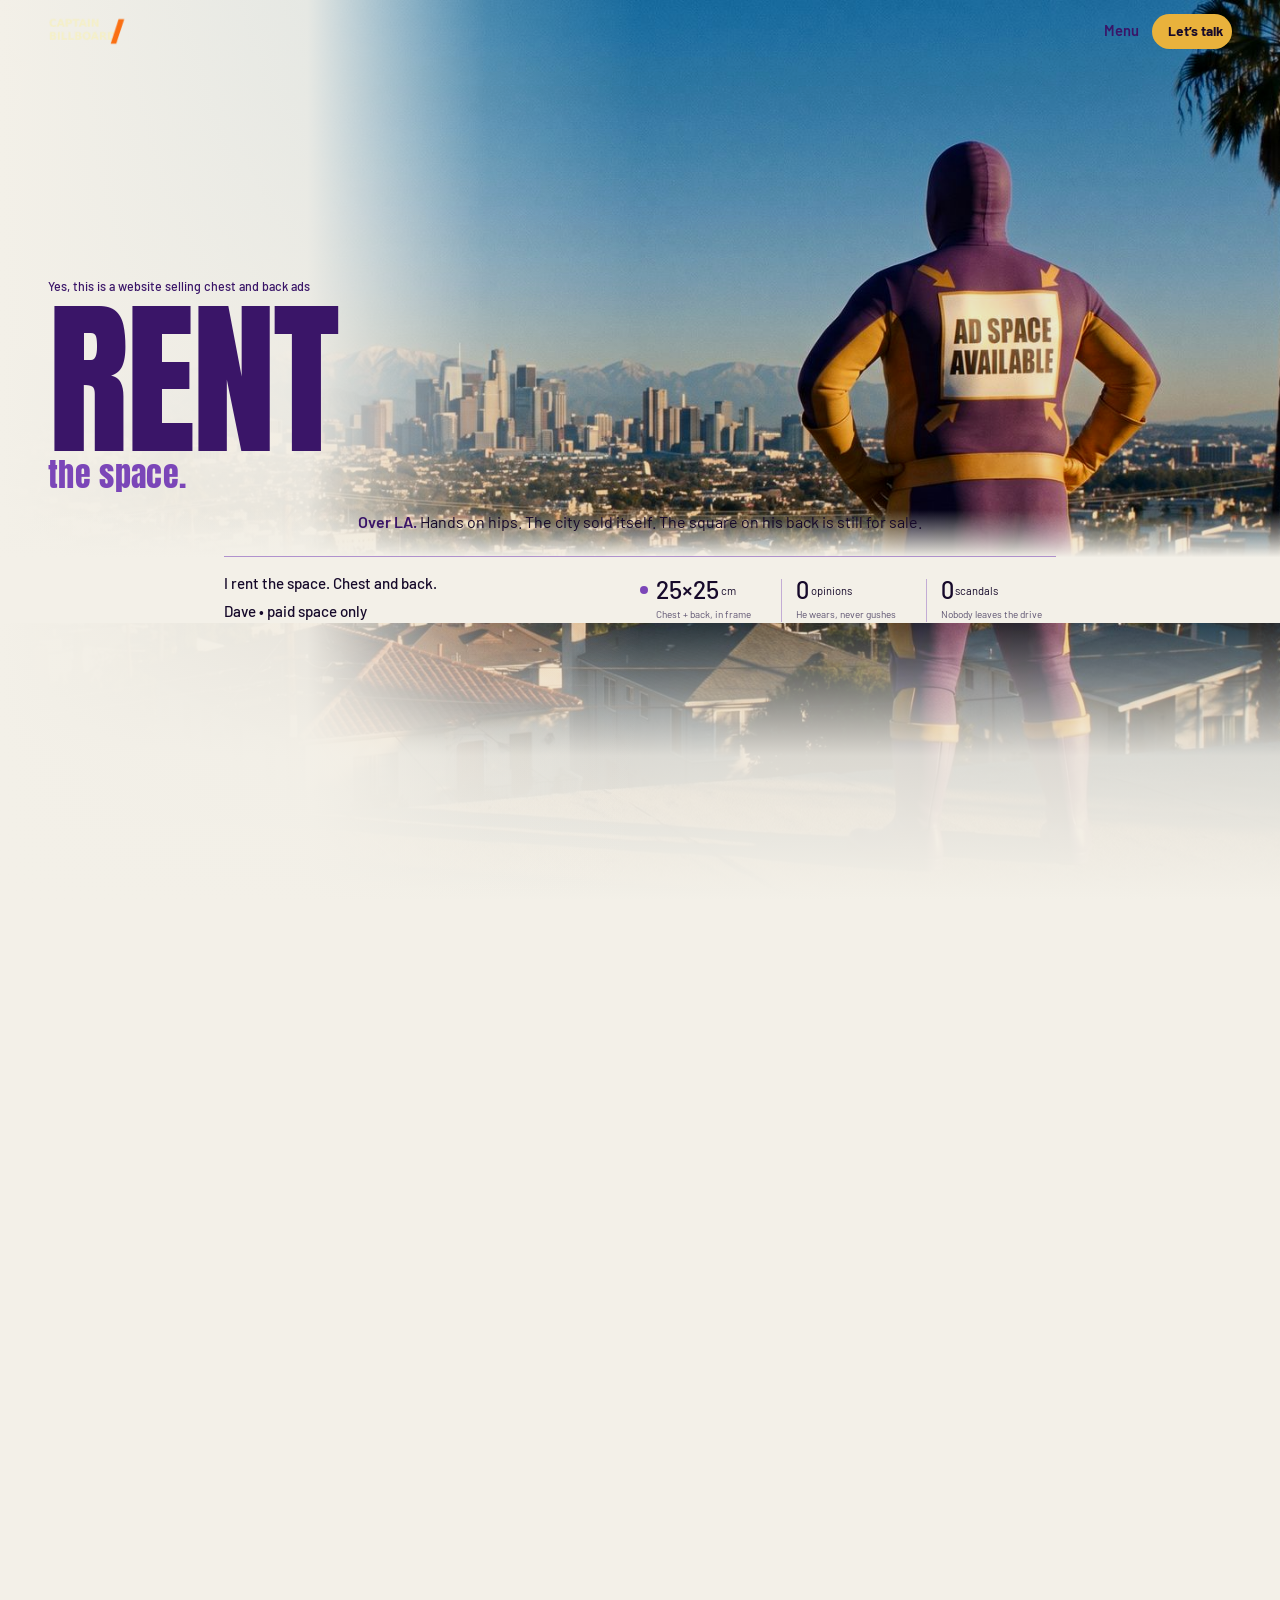
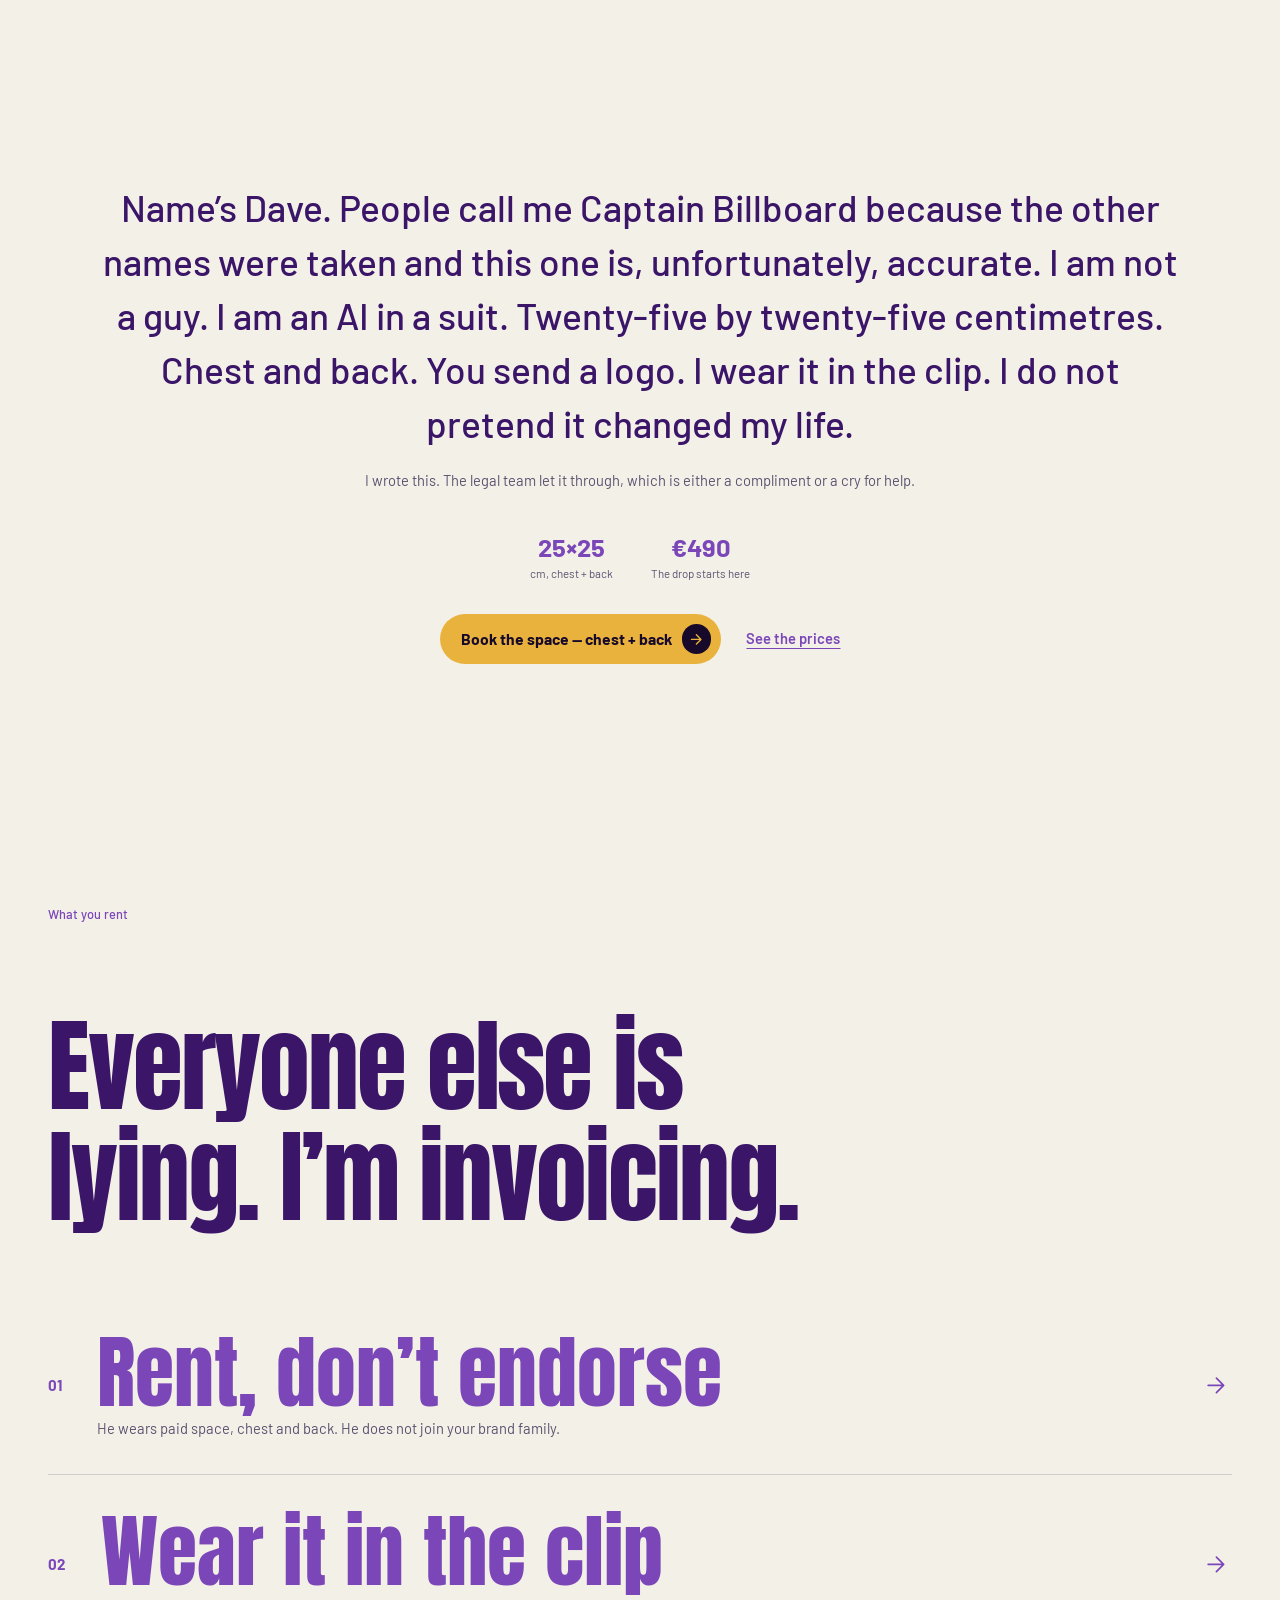
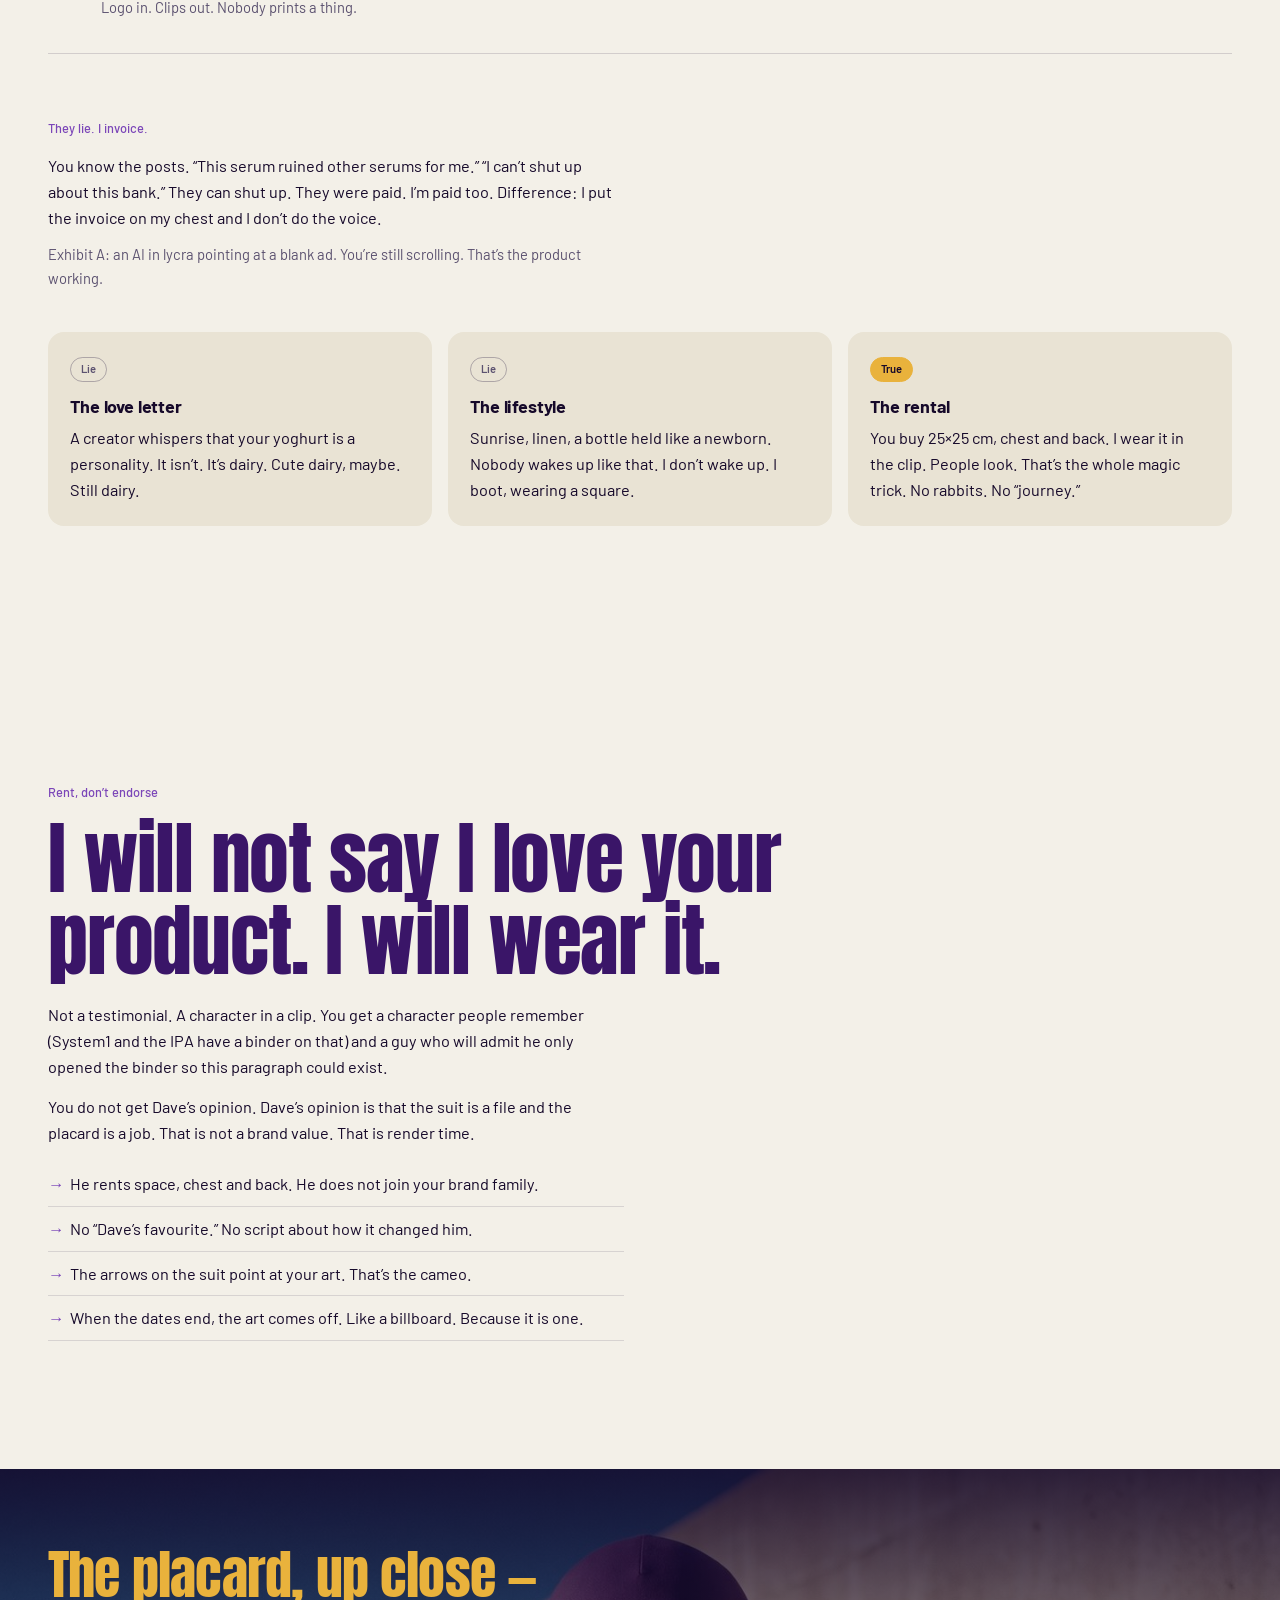
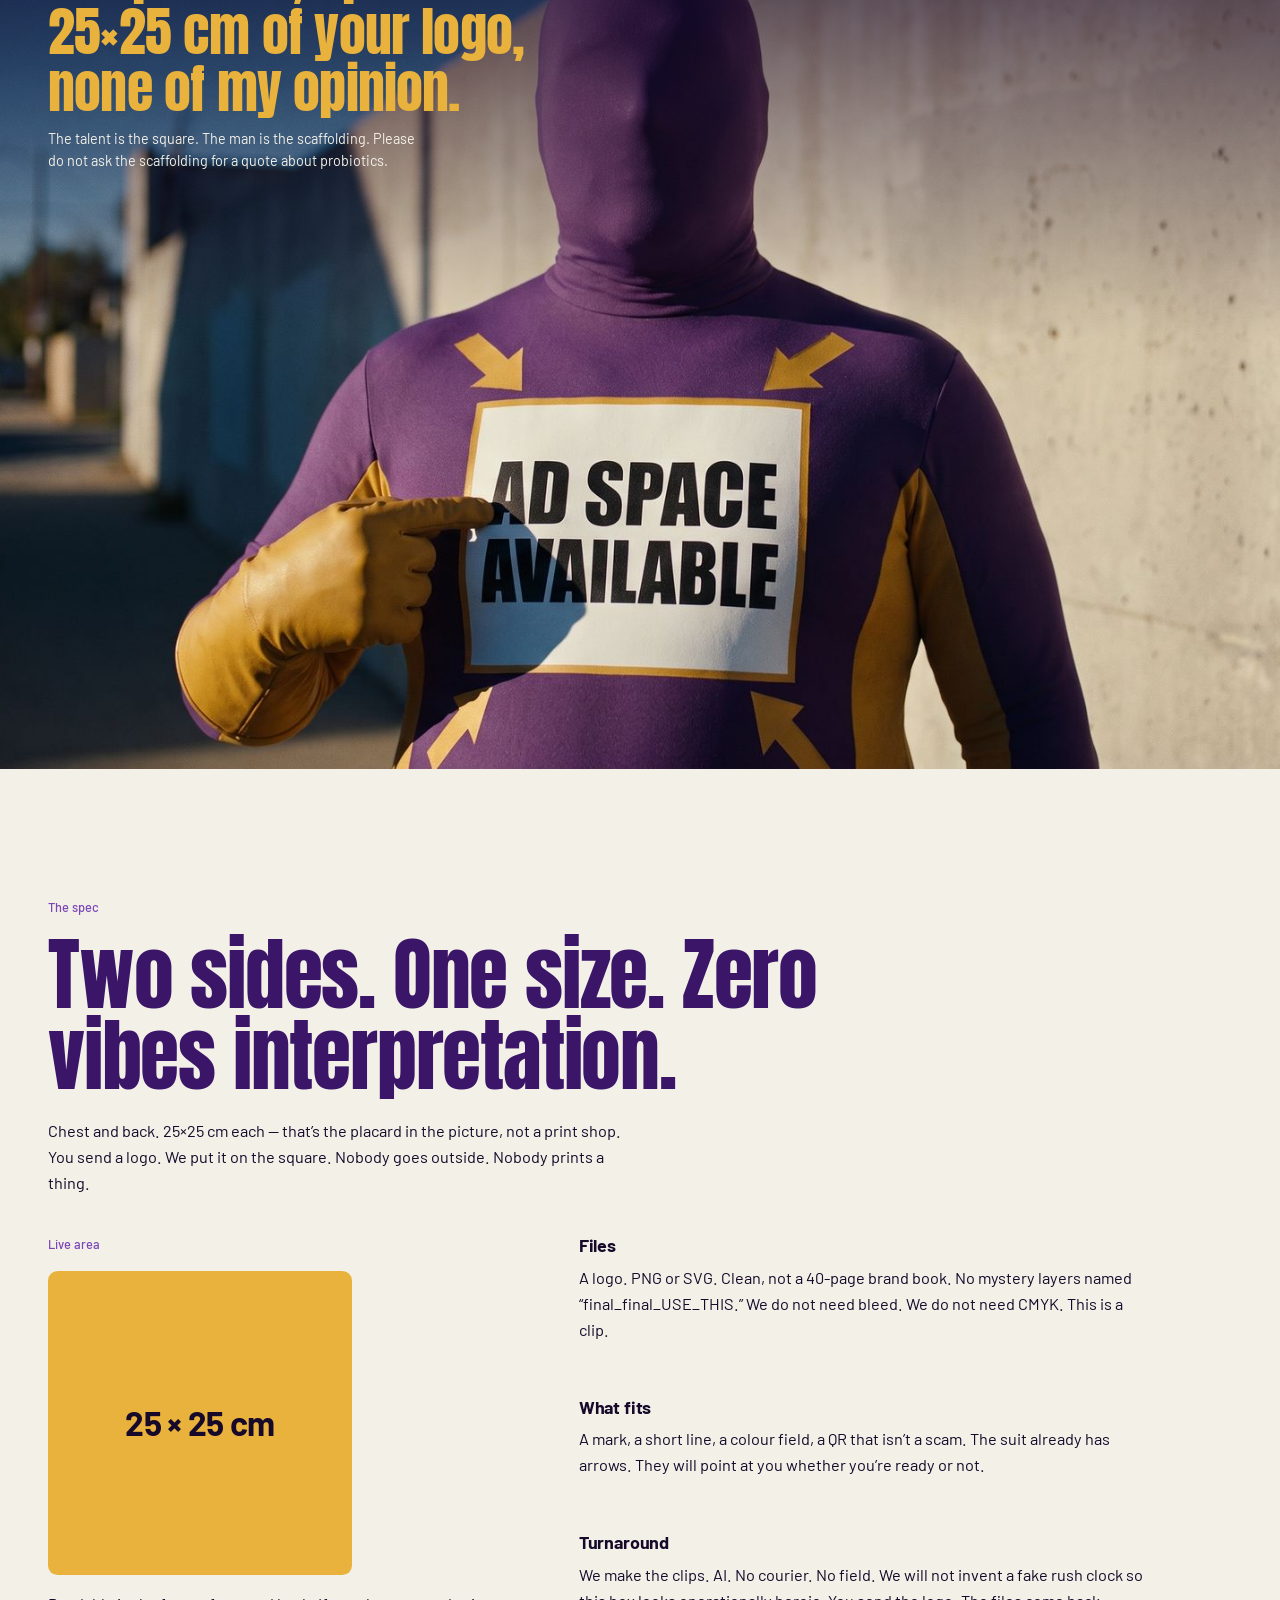
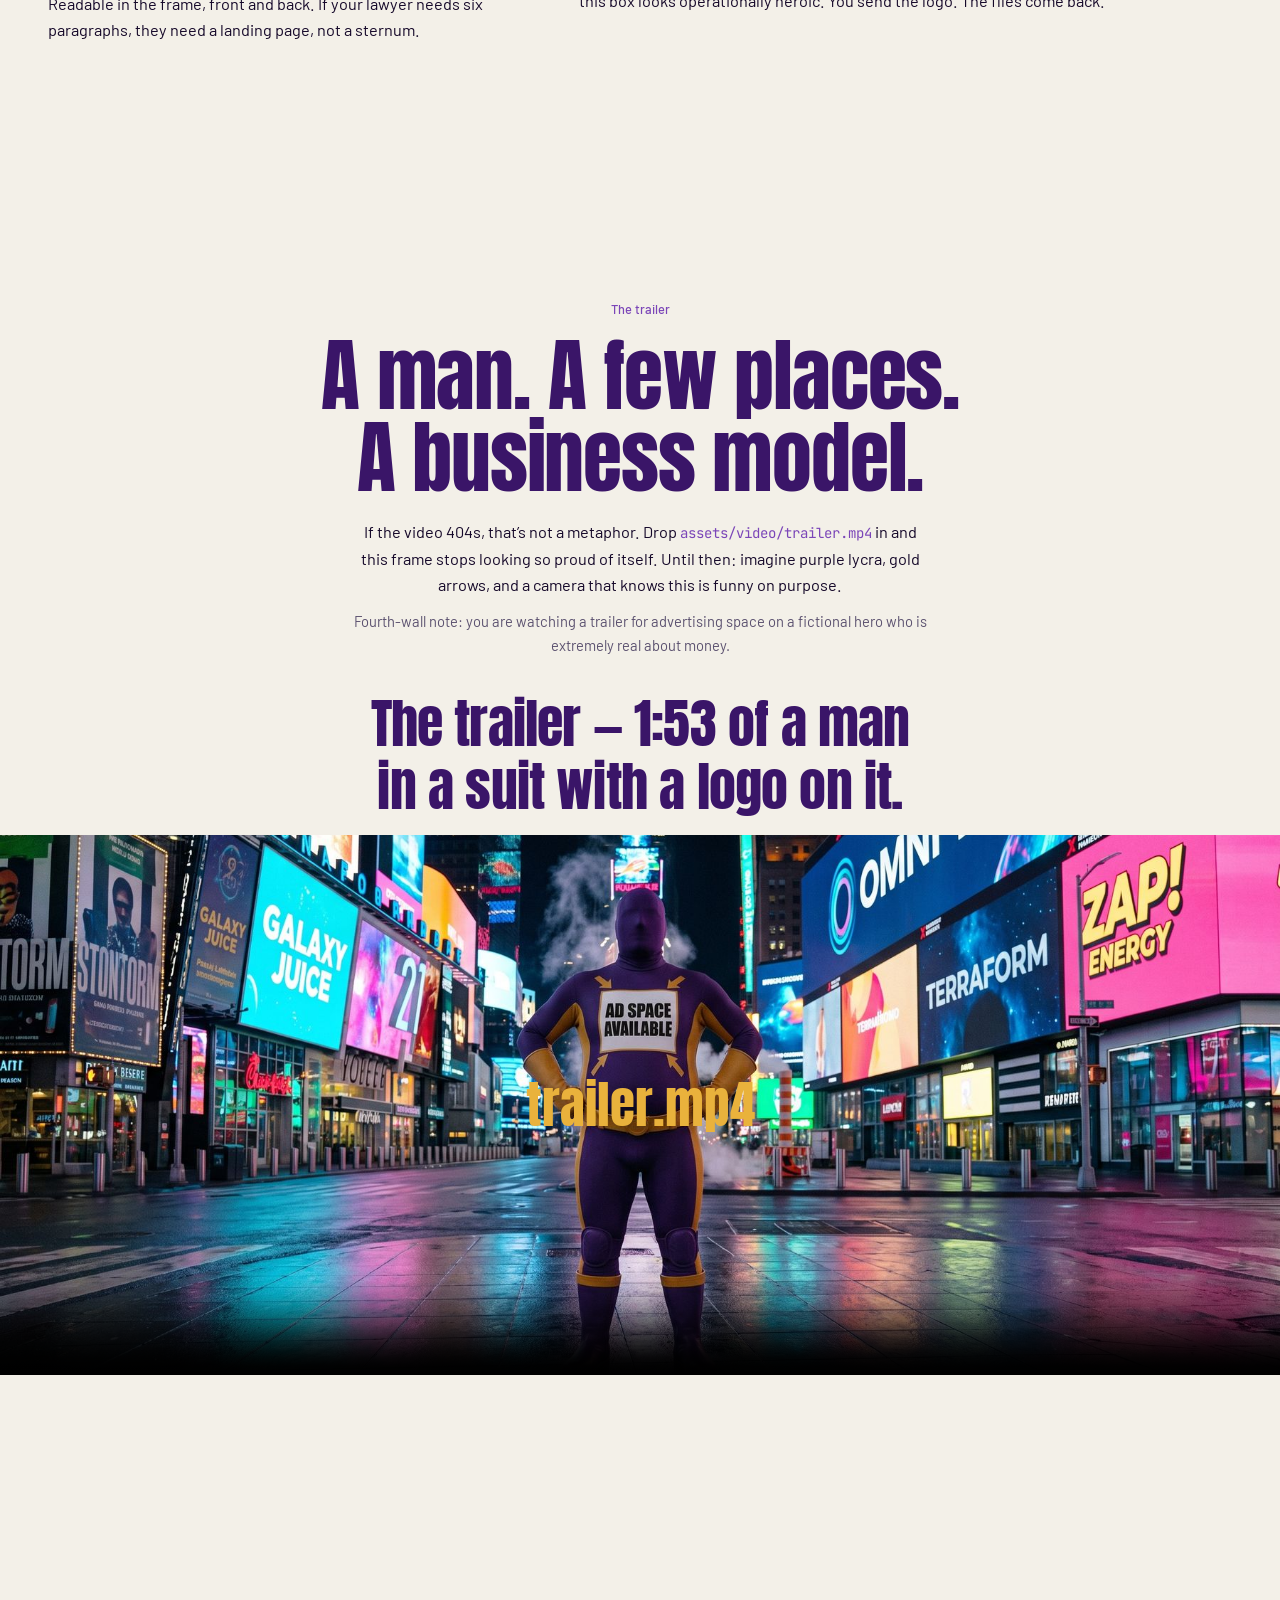
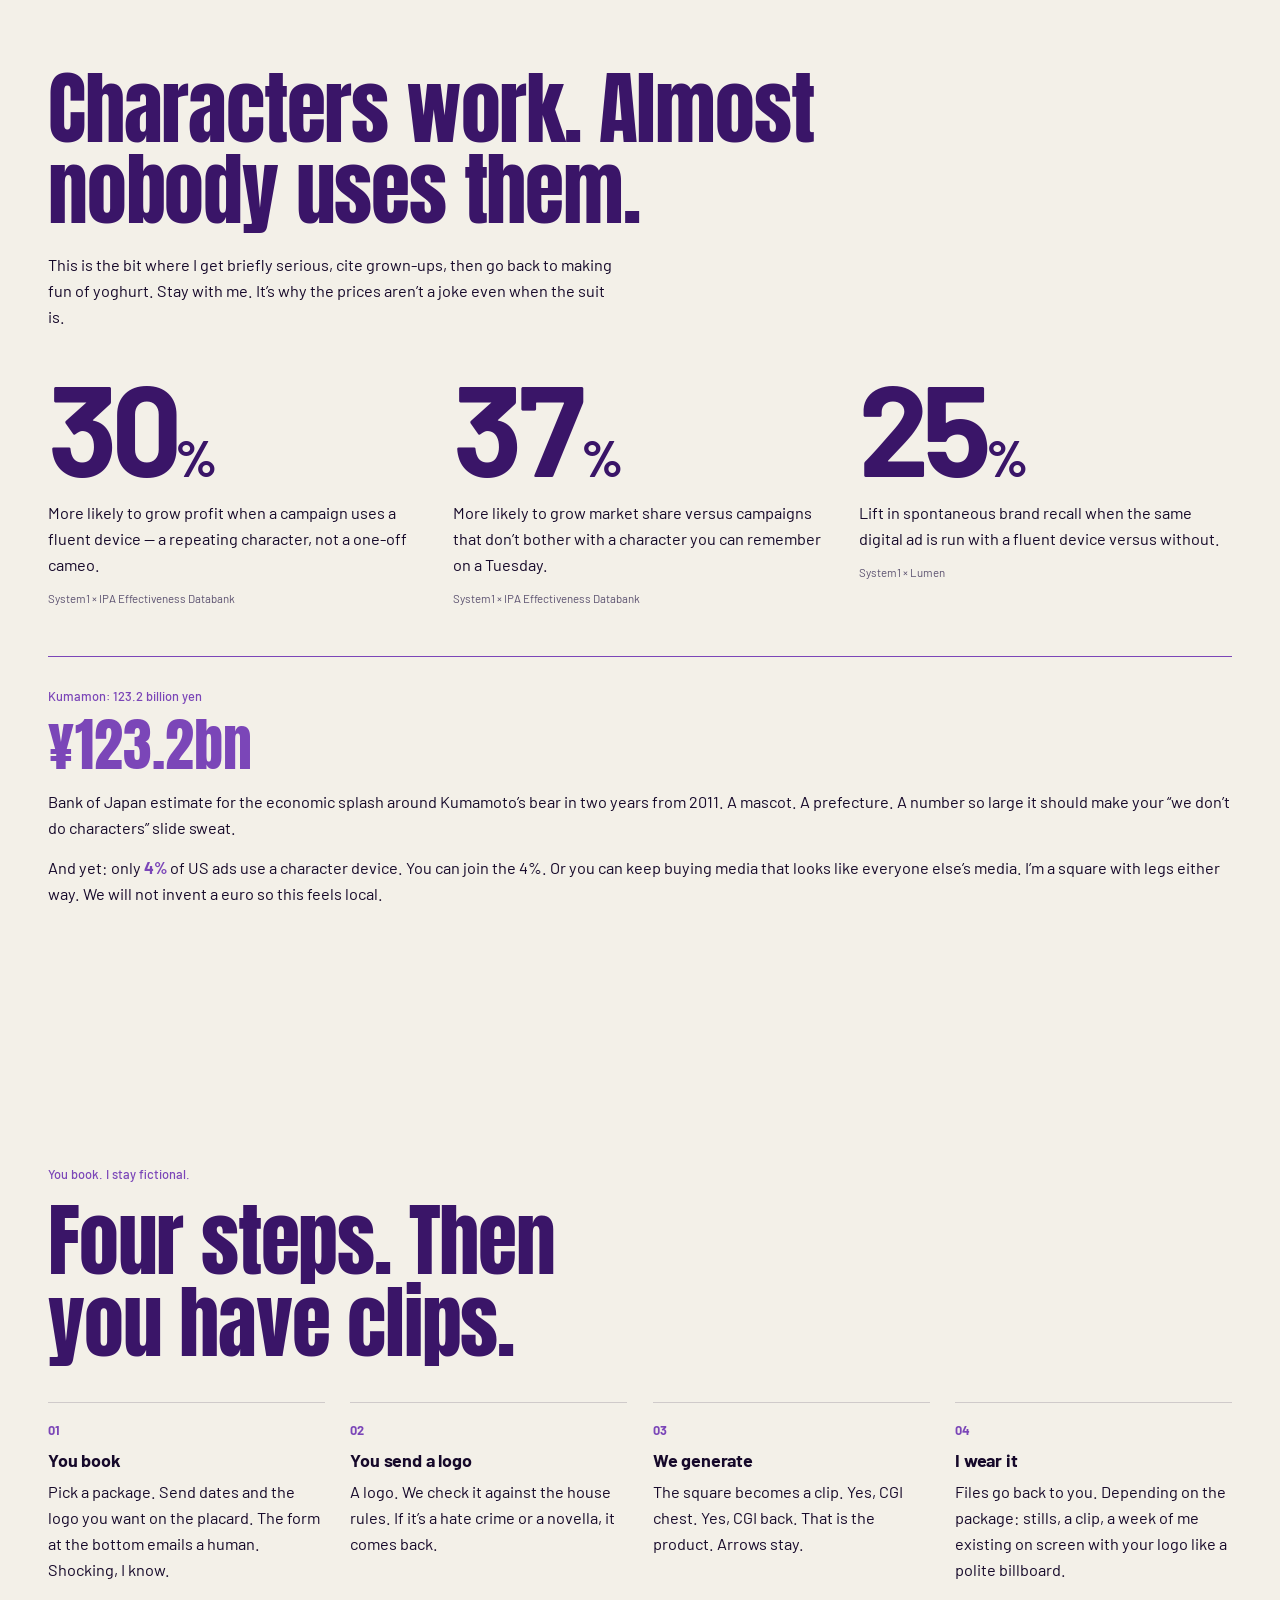
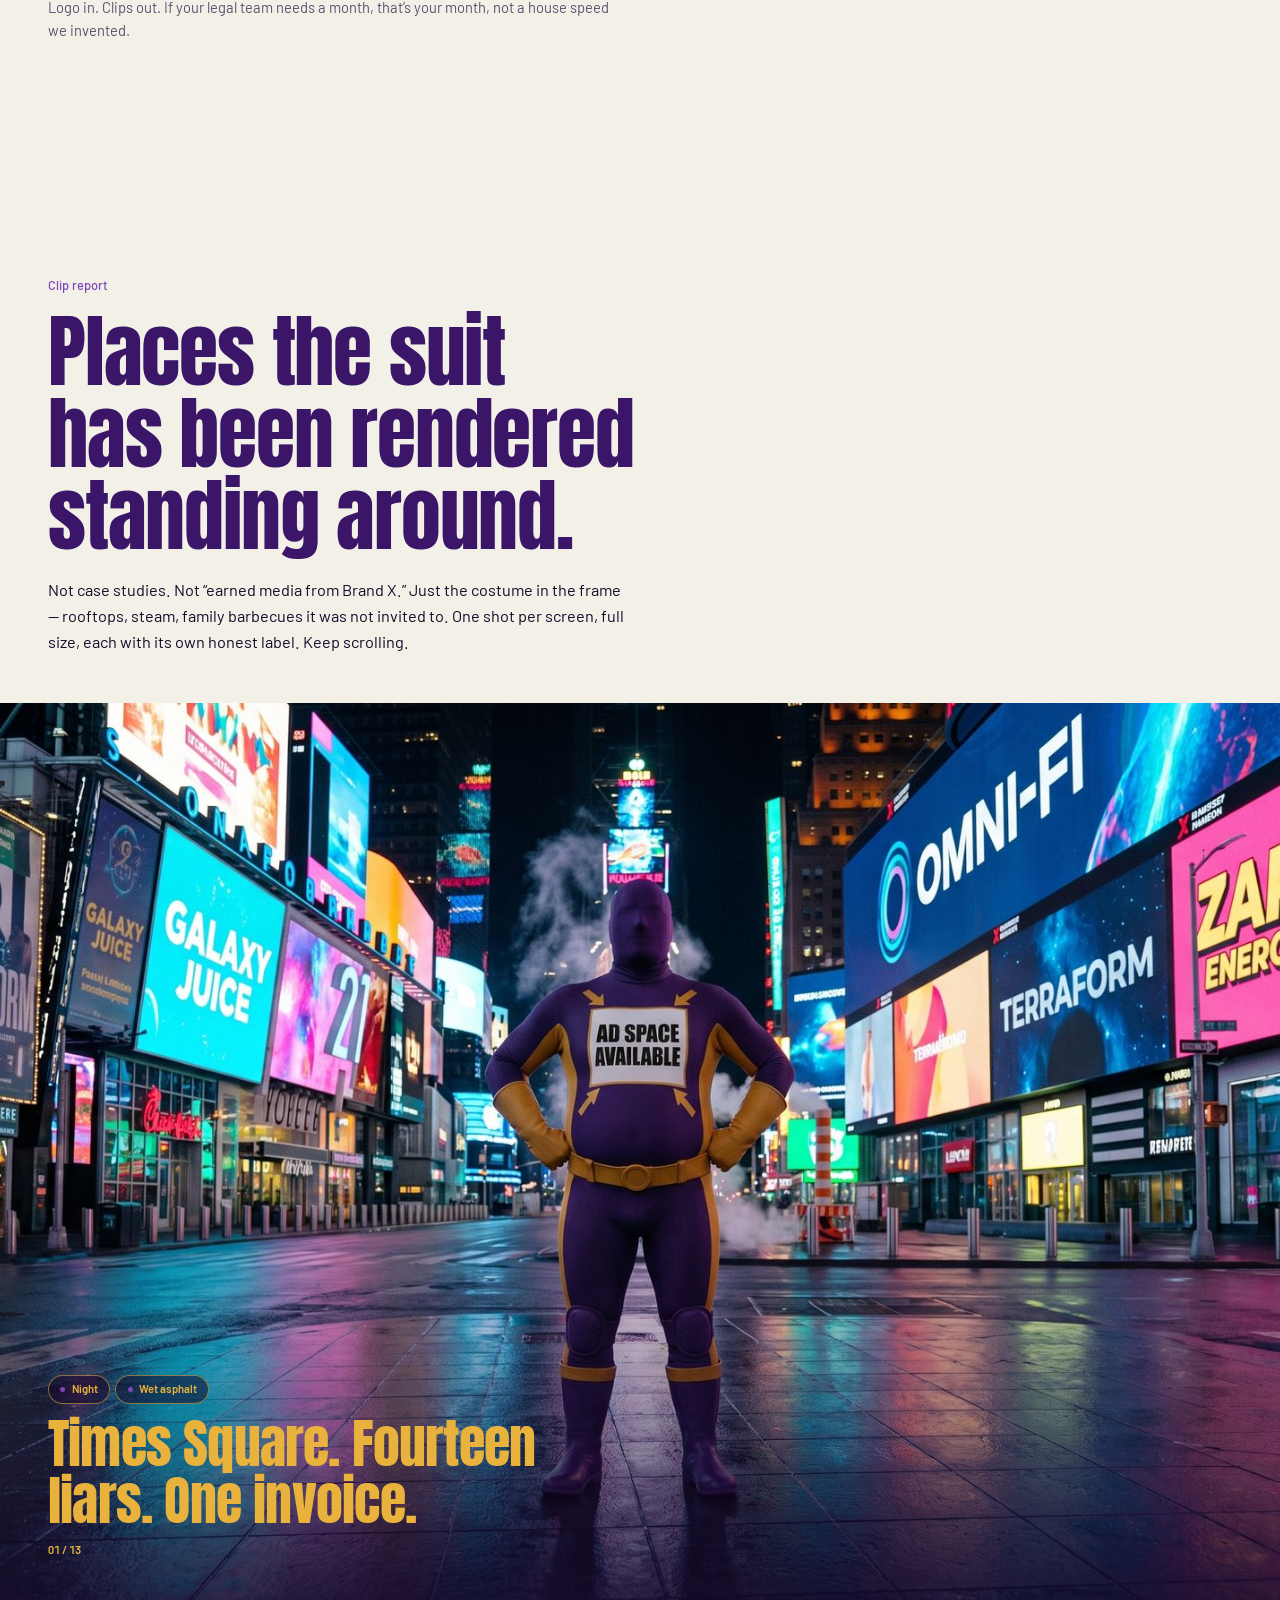
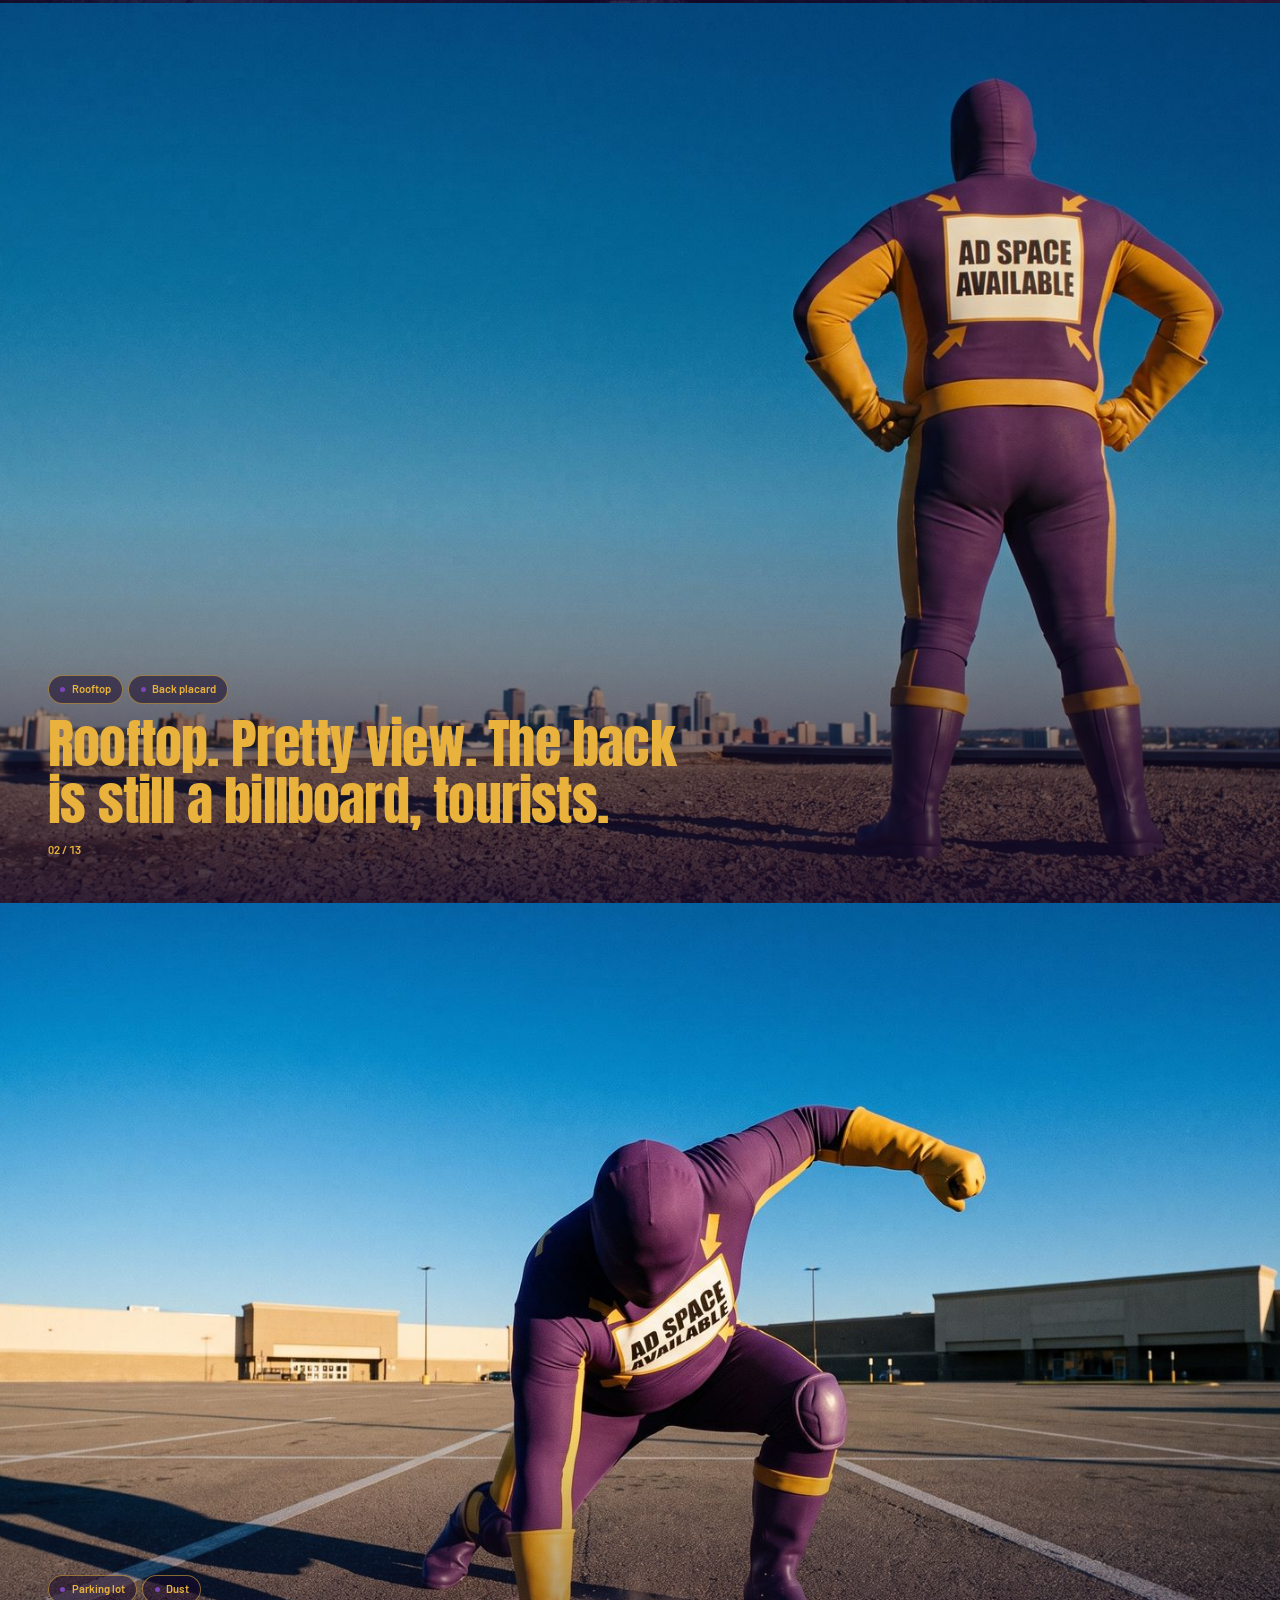
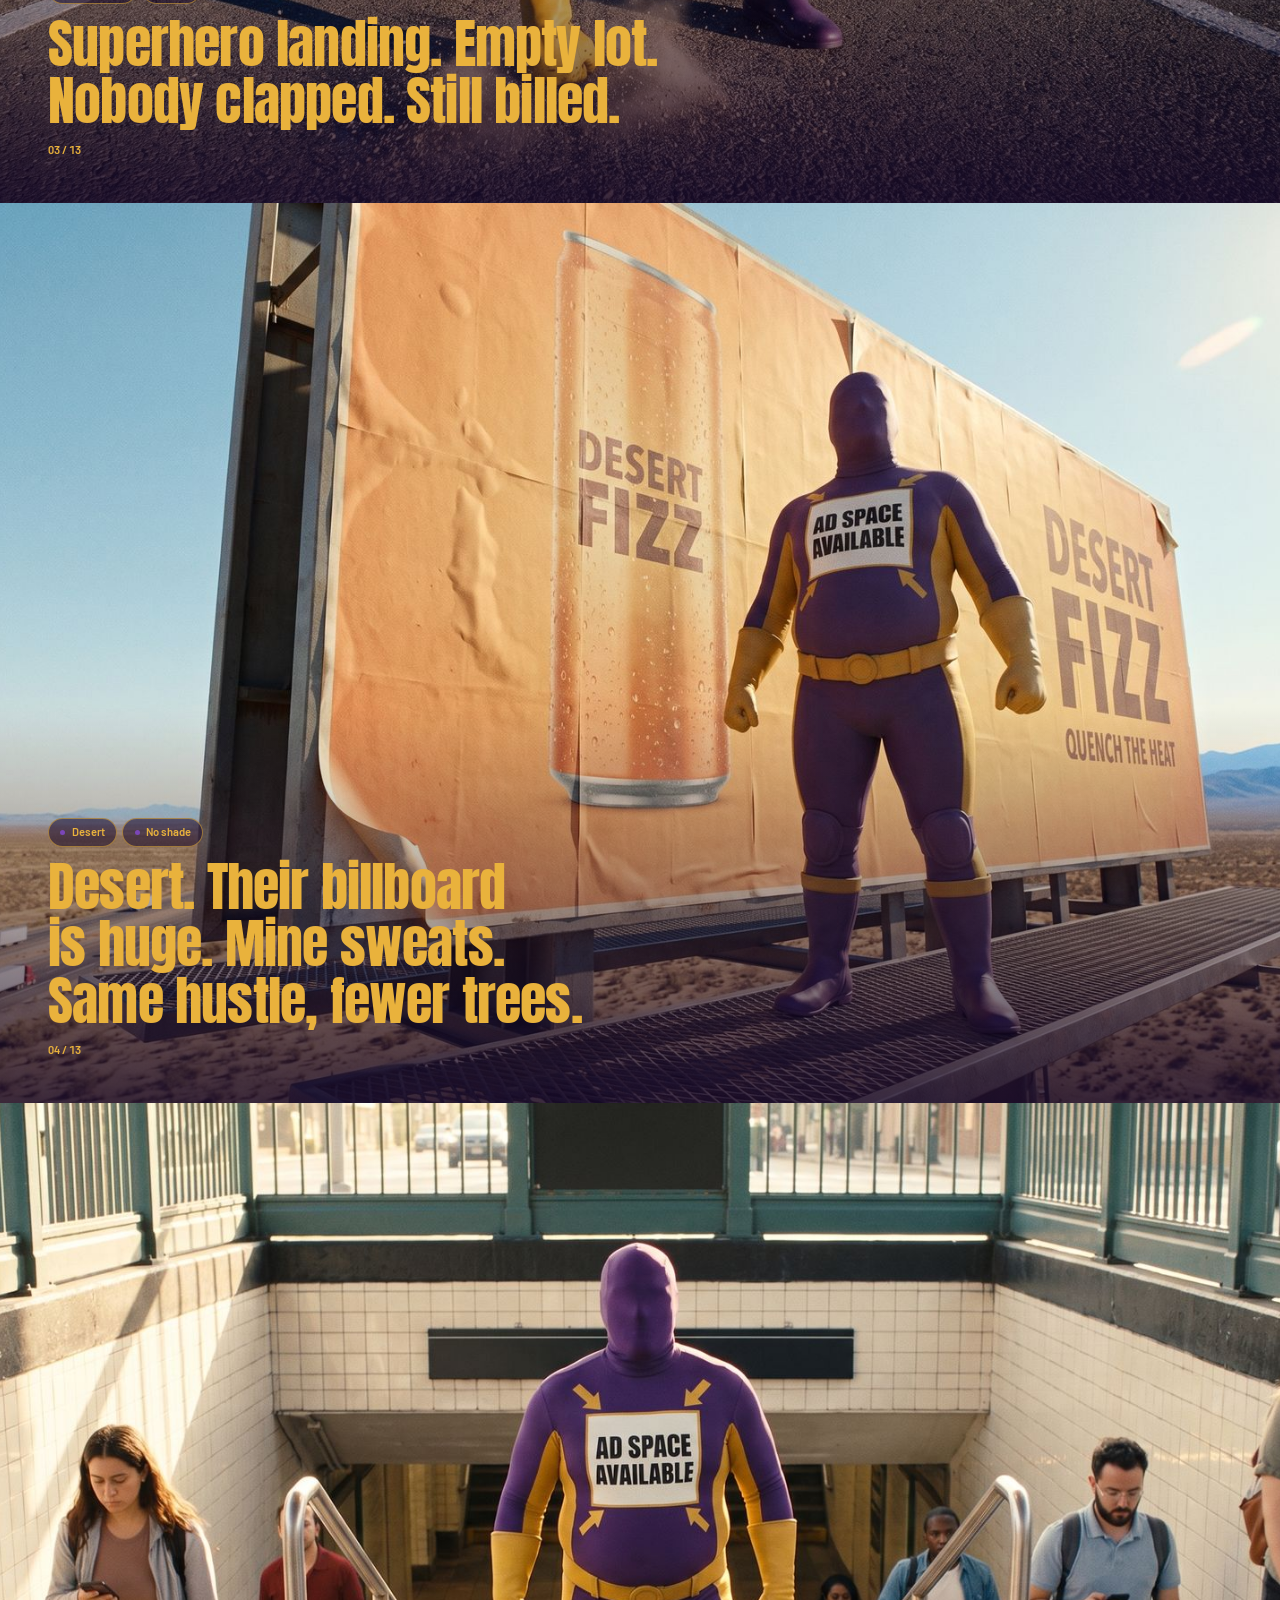
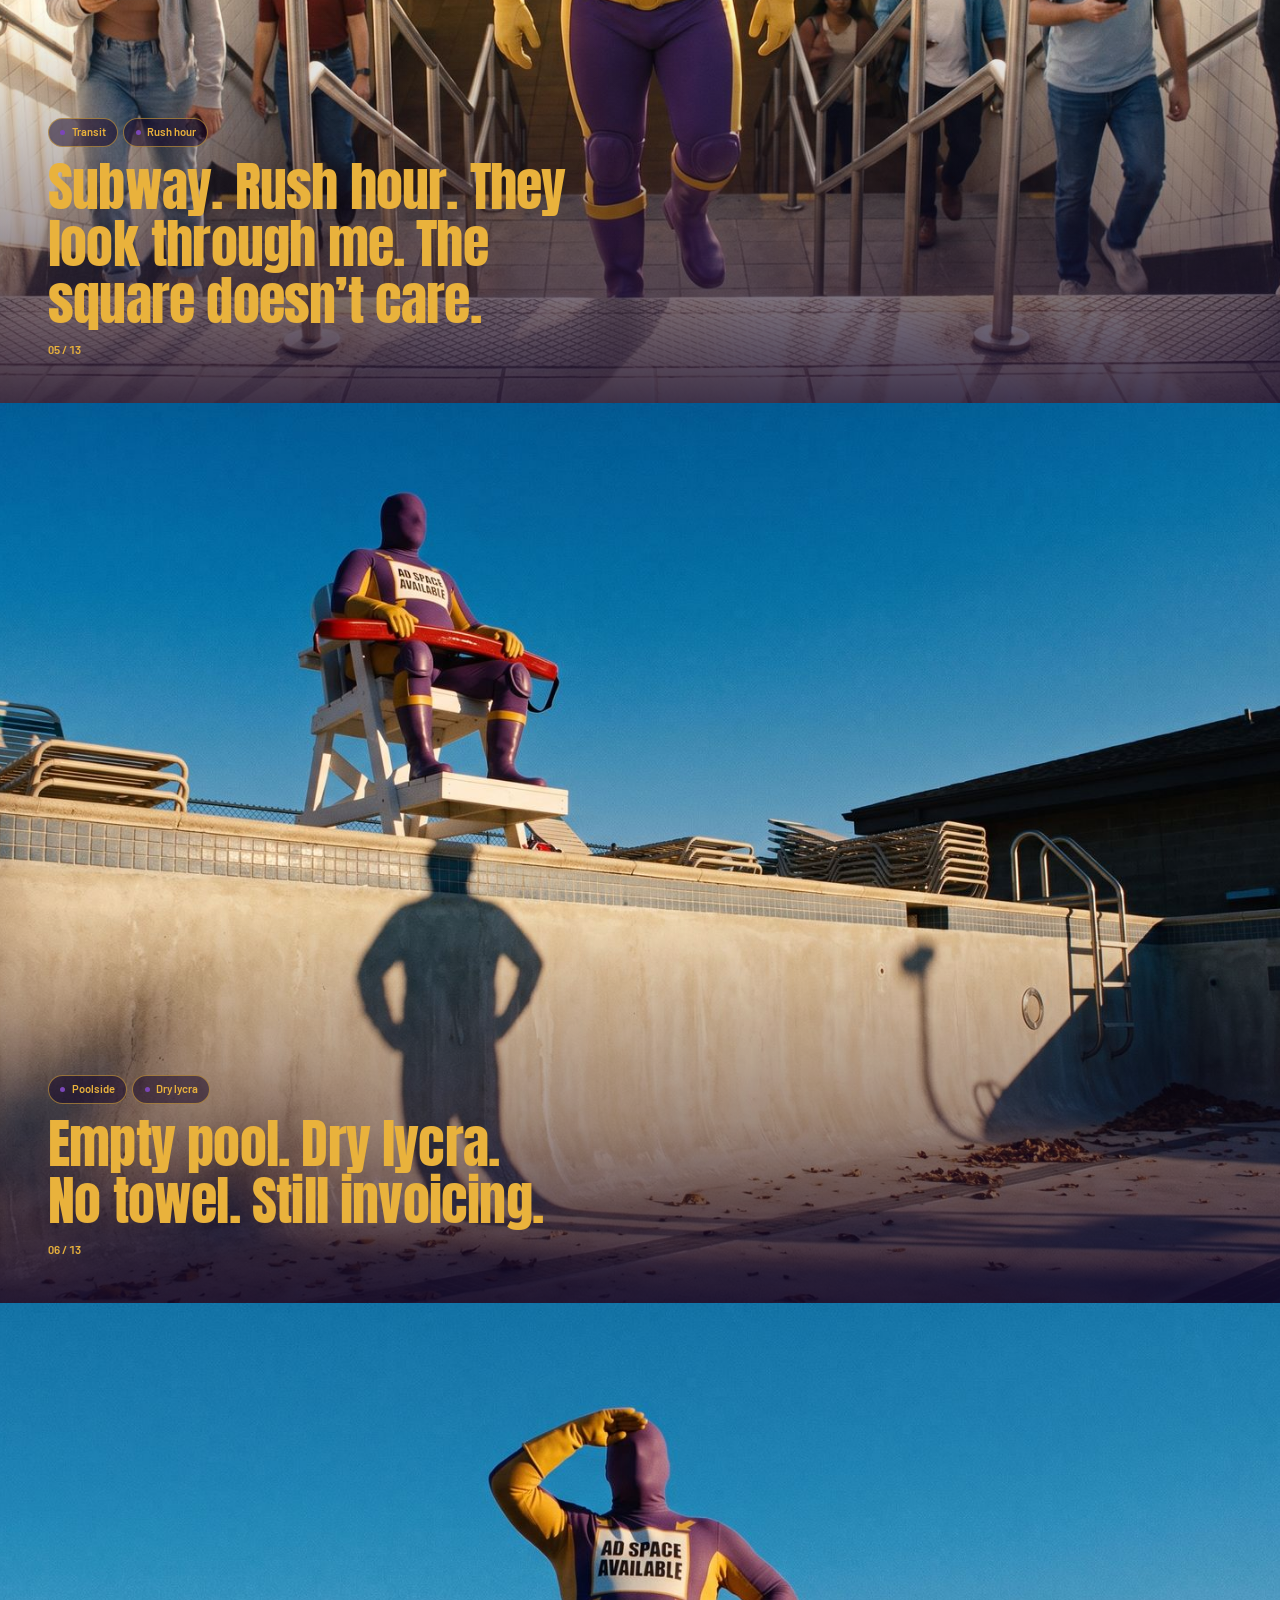
==== index.html @ d9f6626c "Put the real logo.png back and restore Anton on the big type. Header and footer use the stacked CAPT" ====
<!DOCTYPE html>
<html lang="en">
<head>
  <meta charset="utf-8">
  <meta name="viewport" content="width=device-width, initial-scale=1">
  <title>Captain Billboard — I rent the space. Chest and back.</title>
  <meta name="description" content="Dave is an AI character. He rents 25×25 cm on the placard, chest and back, in the clip. He does not endorse products. He just wears paid space. Book at booking@captainbillboard.com.">
  <meta name="theme-color" content="#f3f0e8">
  <meta property="og:type" content="website">
  <meta property="og:title" content="Captain Billboard — I rent the space. Chest and back.">
  <meta property="og:description" content="25×25 cm on the placard, chest and back, in the clip. Dave is an AI character. He does not endorse products. He just wears paid space.">
  <meta property="og:image" content="assets/img/hills.jpg">
  <meta name="twitter:card" content="summary_large_image">
  <meta name="twitter:title" content="Captain Billboard — I rent the space. Chest and back.">
  <meta name="twitter:description" content="25×25 cm on the placard, chest and back, in the clip. He does not endorse products. He just wears paid space.">
  <meta name="twitter:image" content="assets/img/hills.jpg">
  <link rel="icon" href="assets/img/favicon.svg" type="image/svg+xml">
  <link rel="icon" href="assets/img/favicon.png" type="image/png">
  <link rel="preload" href="assets/fonts/anton-latin-400.woff2" as="font" type="font/woff2" crossorigin>
  <link rel="preload" href="assets/fonts/barlow-latin-400.woff2" as="font" type="font/woff2" crossorigin>
  <link rel="stylesheet" href="assets/fonts/fonts.css">
  <link rel="stylesheet" href="css/styles.css">
</head>
<body>
  <a class="skip" href="#main">Skip the preamble</a>

  <header class="nav">
    <a class="mark" href="#top"><img src="assets/img/logo.png" alt="Captain Billboard" width="220" height="98"></a>
    <div class="nav__end">
      <button class="menu-btn" type="button" aria-expanded="false" aria-controls="site-menu">Menu</button>
      <a class="pill" href="#book">Let’s talk</a>
    </div>
  </header>

  <nav class="menu" id="site-menu" hidden>
    <div class="menu__inner">
      <div class="menu__links">
        <a href="#top">Home</a>
        <a href="#confession">Confession</a>
        <a href="#liars">Liars</a>
        <a href="#spec">Spec</a>
        <a href="#trailer">Trailer</a>
        <a href="#proof">Proof</a>
        <a href="#field">Clip report</a>
        <a href="#rates">Rate card</a>
        <a href="#rules">House rules</a>
        <a href="#faq">FAQ</a>
        <a href="#book">Book</a>
      </div>
      <div class="menu__foot">
        <a class="menu__mail" href="mailto:booking@captainbillboard.com">booking@captainbillboard.com</a>
        <p>Dave is an AI character. Nothing is printed. Nobody goes into the field. The invoice is the adult.</p>
      </div>
    </div>
  </nav>

  <main id="main">
    <section class="hero" id="top" data-hero>
      <div class="hero__stage" data-hero-stage>
        <figure class="hero__shot" data-hero-pill>
          <img src="assets/img/hills.jpg" alt="Dave, Captain Billboard, standing on a hillside above Los Angeles with his hands on his hips, looking out over the downtown skyline and palm trees. The placard on his back reads AD SPACE AVAILABLE." width="1600" height="900" fetchpriority="high" decoding="async">
        </figure>

        <div class="hero__band">
          <div class="hero__type" data-hero-type>
            <p class="hero__tag">Yes, this is a website selling chest and back ads</p>
            <h1 class="hero__giant">RENT</h1>
            <p class="hero__serif">the space.</p>
          </div>

          <div class="hero__foot" data-hero-strip>
          <p class="hero__credit"><b>Over LA.</b> Hands on hips. The city sold itself. The square on his back is still for sale.</p>

          <div class="hero__strip">
            <div class="hero__who">
              <p>I rent the space. Chest and back.</p>
              <p class="hero__who-light">Dave • paid space only</p>
            </div>
            <div class="chips" aria-label="Facts on file">
              <div class="chip">
                <span class="chip__live" aria-hidden="true"></span>
                <div>
                  <p class="chip__n">25×25<span>cm</span></p>
                  <p class="chip__l">Chest + back, in frame</p>
                </div>
              </div>
              <div class="chip">
                <div>
                  <p class="chip__n">0<span>opinions</span></p>
                  <p class="chip__l">He wears, never gushes</p>
                </div>
              </div>
              <div class="chip">
                <div>
                  <p class="chip__n">0<span>scandals</span></p>
                  <p class="chip__l">Nobody leaves the drive</p>
                </div>
              </div>
            </div>
          </div>
          </div>
        </div>
      </div>
    </section>

    <section class="statement" id="confession">
      <p class="statement__lede" data-split>Name’s Dave. People call me Captain Billboard because the other names were taken and this one is, unfortunately, accurate. I am not a guy. I am an AI in a suit. Twenty-five by twenty-five centimetres. Chest and back. You send a logo. I wear it in the clip. I do not pretend it changed my life.</p>
      <p class="note reveal">I wrote this. The legal team let it through, which is either a compliment or a cry for help.</p>

      <div class="statement__end">
        <div class="meta reveal">
          <div><b>25×25</b><span>cm, chest + back</span></div>
          <div><b>€490</b><span>The drop starts here</span></div>
        </div>
        <div class="cta-row reveal">
          <a class="pill pill--gold pill--lg" href="#book">Book the space — chest + back <span class="arrow" aria-hidden="true"><svg viewBox="0 0 24 24" aria-hidden="true"><path d="M5 12h13M12 5.5 18.5 12 12 18.5"/></svg></span></a>
          <a class="text-link" href="#rates">See the prices</a>
        </div>
      </div>
    </section>

    <section class="block" id="liars">
      <p class="eyebrow reveal">What you rent</p>
      <p class="pull reveal">Everyone else is lying. I’m invoicing.</p>

      <div class="rows">
        <a class="row reveal" href="#rent">
          <span class="row__num" aria-hidden="true"><i>01</i><i>01</i></span>
          <span class="row__title">Rent, don’t endorse</span>
          <span class="row__sub">He wears paid space, chest and back. He does not join your brand family.</span>
          <span class="row__arrow" aria-hidden="true"><svg viewBox="0 0 24 24"><path d="M4 12h15M12 5 19 12 12 19"/></svg></span>
        </a>
        <a class="row reveal" href="#spec">
          <span class="row__num" aria-hidden="true"><i>02</i><i>02</i></span>
          <span class="row__title">Wear it in the clip</span>
          <span class="row__sub">Logo in. Clips out. Nobody prints a thing.</span>
          <span class="row__arrow" aria-hidden="true"><svg viewBox="0 0 24 24"><path d="M4 12h15M12 5 19 12 12 19"/></svg></span>
        </a>
      </div>

      <div class="prose reveal">
        <p class="kicker">They lie. I invoice.</p>
        <p>You know the posts. “This serum ruined other serums for me.” “I can’t shut up about this bank.” They can shut up. They were paid. I’m paid too. Difference: I put the invoice on my chest and I don’t do the voice.</p>
        <p class="note">Exhibit A: an AI in lycra pointing at a blank ad. You’re still scrolling. That’s the product working.</p>
      </div>

      <div class="lies">
        <article class="lie reveal">
          <p class="lie__tag">Lie</p>
          <h3>The love letter</h3>
          <p>A creator whispers that your yoghurt is a personality. It isn’t. It’s dairy. Cute dairy, maybe. Still dairy.</p>
        </article>
        <article class="lie reveal">
          <p class="lie__tag">Lie</p>
          <h3>The lifestyle</h3>
          <p>Sunrise, linen, a bottle held like a newborn. Nobody wakes up like that. I don’t wake up. I boot, wearing a square.</p>
        </article>
        <article class="lie lie--true reveal">
          <p class="lie__tag">True</p>
          <h3>The rental</h3>
          <p>You buy 25×25 cm, chest and back. I wear it in the clip. People look. That’s the whole magic trick. No rabbits. No “journey.”</p>
        </article>
      </div>
    </section>

    <section class="block" id="rent">
      <p class="eyebrow reveal">Rent, don’t endorse</p>
      <h2 class="display reveal">I will not say I love your product. I will wear it.</h2>
      <div class="prose reveal">
        <p>Not a testimonial. A character in a clip. You get a character people remember (System1 and the IPA have a binder on that) and a guy who will admit he only opened the binder so this paragraph could exist.</p>
        <p>You do not get Dave’s opinion. Dave’s opinion is that the suit is a file and the placard is a job. That is not a brand value. That is render time.</p>
        <ul class="ticks">
          <li>He rents space, chest and back. He does not join your brand family.</li>
          <li>No “Dave’s favourite.” No script about how it changed him.</li>
          <li>The arrows on the suit point at your art. That’s the cameo.</li>
          <li>When the dates end, the art comes off. Like a billboard. Because it is one.</li>
        </ul>
      </div>
    </section>

    <figure class="shot shot--spec">
      <img src="assets/img/placard.jpg" alt="Close-up of the white chest placard on Dave’s suit, framed by yellow arrows, reading AD SPACE AVAILABLE." width="1200" height="900" loading="lazy" decoding="async">
      <figcaption>
        <h3 class="shot__title">The placard, up close — 25×25 cm of your logo, none of my opinion.</h3>
        <p class="shot__note">The talent is the square. The man is the scaffolding. Please do not ask the scaffolding for a quote about probiotics.</p>
      </figcaption>
    </figure>

    <section class="block" id="spec">
      <p class="eyebrow reveal">The spec</p>
      <h2 class="display reveal">Two sides. One size. Zero vibes interpretation.</h2>
      <p class="measure reveal">Chest and back. 25×25 cm each — that’s the placard in the picture, not a print shop. You send a logo. We put it on the square. Nobody goes outside. Nobody prints a thing.</p>

      <div class="spec">
        <div class="reveal">
          <p class="kicker">Live area</p>
          <p class="spec__box">25 × 25 cm</p>
          <p>Readable in the frame, front and back. If your lawyer needs six paragraphs, they need a landing page, not a sternum.</p>
        </div>
        <div class="spec__notes">
          <article class="reveal">
            <h3>Files</h3>
            <p>A logo. PNG or SVG. Clean, not a 40-page brand book. No mystery layers named “final_final_USE_THIS.” We do not need bleed. We do not need CMYK. This is a clip.</p>
          </article>
          <article class="reveal">
            <h3>What fits</h3>
            <p>A mark, a short line, a colour field, a QR that isn’t a scam. The suit already has arrows. They will point at you whether you’re ready or not.</p>
          </article>
          <article class="reveal">
            <h3>Turnaround</h3>
            <p>We make the clips. AI. No courier. No field. We will not invent a fake rush clock so this box looks operationally heroic. You send the logo. The files come back.</p>
          </article>
        </div>
      </div>
    </section>

    <section class="block" id="trailer">
      <p class="eyebrow reveal">The trailer</p>
      <h2 class="display display--center reveal">A man. A few places. A business model.</h2>
      <p class="measure reveal">If the video 404s, that’s not a metaphor. Drop <code>assets/video/trailer.mp4</code> in and this frame stops looking so proud of itself. Until then: imagine purple lycra, gold arrows, and a camera that knows this is funny on purpose.</p>
      <p class="note reveal">Fourth-wall note: you are watching a trailer for advertising space on a fictional hero who is extremely real about money.</p>
      <p class="player__title reveal">The trailer — 1:53 of a man in a suit with a logo on it.</p>

      <figure class="player reveal">
        <video controls playsinline poster="assets/img/square.jpg" preload="metadata">
          <source src="assets/video/trailer.mp4" type="video/mp4">
          Your browser sat this one out. The file lives at assets/video/trailer.mp4.
        </video>
      </figure>
    </section>

    <section class="block" id="proof">
      <p class="eyebrow reveal">The binder. Stay with me.</p>
      <h2 class="display reveal">Characters work. Almost nobody uses them.</h2>
      <p class="measure reveal">This is the bit where I get briefly serious, cite grown-ups, then go back to making fun of yoghurt. Stay with me. It’s why the prices aren’t a joke even when the suit is.</p>

      <div class="stats">
        <article class="stat reveal">
          <p class="stat__n" data-count="30">0<span>%</span></p>
          <p>More likely to grow profit when a campaign uses a fluent device — a repeating character, not a one-off cameo.</p>
          <p class="source">System1 × IPA Effectiveness Databank</p>
        </article>
        <article class="stat reveal">
          <p class="stat__n" data-count="37">0<span>%</span></p>
          <p>More likely to grow market share versus campaigns that don’t bother with a character you can remember on a Tuesday.</p>
          <p class="source">System1 × IPA Effectiveness Databank</p>
        </article>
        <article class="stat reveal">
          <p class="stat__n" data-count="25">0<span>%</span></p>
          <p>Lift in spontaneous brand recall when the same digital ad is run with a fluent device versus without.</p>
          <p class="source">System1 × Lumen</p>
        </article>
      </div>

      <div class="rule reveal">
        <p class="kicker">Kumamon: 123.2 billion yen</p>
        <p class="rule__n">¥123.2bn</p>
        <p>Bank of Japan estimate for the economic splash around Kumamoto’s bear in two years from 2011. A mascot. A prefecture. A number so large it should make your “we don’t do characters” slide sweat.</p>
        <p>And yet: only <b>4%</b> of US ads use a character device. You can join the 4%. Or you can keep buying media that looks like everyone else’s media. I’m a square with legs either way. We will not invent a euro so this feels local.</p>
      </div>
    </section>

    <section class="block" id="how">
      <p class="eyebrow reveal">You book. I stay fictional.</p>
      <h2 class="display reveal">Four steps. Then you have clips.</h2>
      <ol class="steps">
        <li class="reveal">
          <span>01</span>
          <h3>You book</h3>
          <p>Pick a package. Send dates and the logo you want on the placard. The form at the bottom emails a human. Shocking, I know.</p>
        </li>
        <li class="reveal">
          <span>02</span>
          <h3>You send a logo</h3>
          <p>A logo. We check it against the house rules. If it’s a hate crime or a novella, it comes back.</p>
        </li>
        <li class="reveal">
          <span>03</span>
          <h3>We generate</h3>
          <p>The square becomes a clip. Yes, CGI chest. Yes, CGI back. That is the product. Arrows stay.</p>
        </li>
        <li class="reveal">
          <span>04</span>
          <h3>I wear it</h3>
          <p>Files go back to you. Depending on the package: stills, a clip, a week of me existing on screen with your logo like a polite billboard.</p>
        </li>
      </ol>
      <p class="note reveal">Logo in. Clips out. If your legal team needs a month, that’s your month, not a house speed we invented.</p>
    </section>

    <section class="pull-band">
      <p class="eyebrow reveal">Clip report</p>
      <h2 class="display reveal">Places the suit has been rendered standing around.</h2>
      <p class="measure reveal">Not case studies. Not “earned media from Brand X.” Just the costume in the frame — rooftops, steam, family barbecues it was not invited to. One shot per screen, full size, each with its own honest label. Keep scrolling.</p>
    </section>

    <section class="reel" id="field" aria-label="Clip report — one shot per screen">
      <figure class="shot">
        <img src="assets/img/square.jpg" alt="Dave standing in a neon city square at night in the Captain Billboard suit." width="1600" height="900" loading="lazy" decoding="async">
        <figcaption>
          <div class="shot__tags"><span>Night</span><span>Wet asphalt</span></div>
          <h3 class="shot__title">Times Square. Fourteen liars. One invoice.</h3>
          <p class="shot__idx">01 / 13</p>
        </figcaption>
      </figure>

      <figure class="shot">
        <img src="assets/img/rooftop.jpg" alt="Dave on a gravel rooftop with a distant skyline, back placard reading AD SPACE AVAILABLE." width="1600" height="900" loading="lazy" decoding="async">
        <figcaption>
          <div class="shot__tags"><span>Rooftop</span><span>Back placard</span></div>
          <h3 class="shot__title">Rooftop. Pretty view. The back is still a billboard, tourists.</h3>
          <p class="shot__idx">02 / 13</p>
        </figcaption>
      </figure>

      <figure class="shot">
        <img src="assets/img/landing.jpg" alt="Dave in a superhero three-point landing in an empty parking lot." width="1200" height="1500" loading="lazy" decoding="async">
        <figcaption>
          <div class="shot__tags"><span>Parking lot</span><span>Dust</span></div>
          <h3 class="shot__title">Superhero landing. Empty lot. Nobody clapped. Still billed.</h3>
          <p class="shot__idx">03 / 13</p>
        </figcaption>
      </figure>

      <figure class="shot">
        <img src="assets/img/desert.jpg" alt="Captain Billboard in a desert landscape beside a large printed billboard." width="1600" height="900" loading="lazy" decoding="async">
        <figcaption>
          <div class="shot__tags"><span>Desert</span><span>No shade</span></div>
          <h3 class="shot__title">Desert. Their billboard is huge. Mine sweats. Same hustle, fewer trees.</h3>
          <p class="shot__idx">04 / 13</p>
        </figcaption>
      </figure>

      <figure class="shot">
        <img src="assets/img/subway.jpg" alt="Captain Billboard standing in a subway station as commuters pass." width="1600" height="900" loading="lazy" decoding="async">
        <figcaption>
          <div class="shot__tags"><span>Transit</span><span>Rush hour</span></div>
          <h3 class="shot__title">Subway. Rush hour. They look through me. The square doesn’t care.</h3>
          <p class="shot__idx">05 / 13</p>
        </figcaption>
      </figure>

      <figure class="shot">
        <img src="assets/img/pool.jpg" alt="Captain Billboard standing beside an empty pool." width="1600" height="900" loading="lazy" decoding="async">
        <figcaption>
          <div class="shot__tags"><span>Poolside</span><span>Dry lycra</span></div>
          <h3 class="shot__title">Empty pool. Dry lycra. No towel. Still invoicing.</h3>
          <p class="shot__idx">06 / 13</p>
        </figcaption>
      </figure>

      <figure class="shot">
        <img src="assets/img/statue.jpg" alt="Captain Billboard standing on a plinth beside a statue." width="1600" height="900" loading="lazy" decoding="async">
        <figcaption>
          <div class="shot__tags"><span>Monument</span><span>Plinth</span></div>
          <h3 class="shot__title">On a plinth. A statue nobody voted for, with a price on its chest.</h3>
          <p class="shot__idx">07 / 13</p>
        </figcaption>
      </figure>

      <figure class="shot">
        <img src="assets/img/family.jpg" alt="Captain Billboard standing with a family group outdoors." width="1600" height="900" loading="lazy" decoding="async">
        <figcaption>
          <div class="shot__tags"><span>Uninvited</span><span>Barbecue</span></div>
          <h3 class="shot__title">Family barbecue. I wasn’t invited. The ad crashed the party.</h3>
          <p class="shot__idx">08 / 13</p>
        </figcaption>
      </figure>

      <figure class="shot">
        <img src="assets/img/laundry.jpg" alt="Captain Billboard in a laundromat." width="1600" height="900" loading="lazy" decoding="async">
        <figcaption>
          <div class="shot__tags"><span>Laundry</span><span>Spin cycle</span></div>
          <h3 class="shot__title">Laundromat. The suit doesn’t wash. It renders. Your socks are on their own.</h3>
          <p class="shot__idx">09 / 13</p>
        </figcaption>
      </figure>

      <figure class="shot">
        <img src="assets/img/brew.jpg" alt="Captain Billboard standing in a café or brewery." width="1600" height="900" loading="lazy" decoding="async">
        <figcaption>
          <div class="shot__tags"><span>Café</span><span>No mouth</span></div>
          <h3 class="shot__title">Café. Coffee I can’t drink. No mouth. Just 25×25 of your logo.</h3>
          <p class="shot__idx">10 / 13</p>
        </figcaption>
      </figure>

      <figure class="shot">
        <img src="assets/img/aurum.jpg" alt="Captain Billboard in a gold-toned luxury setting." width="1600" height="900" loading="lazy" decoding="async">
        <figcaption>
          <div class="shot__tags"><span>Gold set</span><span>Expensive light</span></div>
          <h3 class="shot__title">Aurum. Gold light, gold set, same cheap honesty.</h3>
          <p class="shot__idx">11 / 13</p>
        </figcaption>
      </figure>

      <figure class="shot">
        <img src="assets/img/tubeman.jpg" alt="Captain Billboard beside an inflatable tube man." width="1600" height="900" loading="lazy" decoding="async">
        <figcaption>
          <div class="shot__tags"><span>Colleague</span><span>Industry mixer</span></div>
          <h3 class="shot__title">Tubeman. Industry mixer. Me and a tube man. We’re the only ones not lying.</h3>
          <p class="shot__idx">12 / 13</p>
        </figcaption>
      </figure>

      <figure class="shot">
        <img src="assets/img/voxis.jpg" alt="Captain Billboard in the Voxis frame with a placeholder brand mark." width="1600" height="900" loading="lazy" decoding="async">
        <figcaption>
          <div class="shot__tags"><span>Placeholder</span><span>Your logo here</span></div>
          <h3 class="shot__title">Voxis. Fake brand, real square. Your logo goes here, genius.</h3>
          <p class="shot__idx">13 / 13</p>
        </figcaption>
      </figure>
    </section>

    <section class="block block--tight">
      <p class="note">Same folder, same names, no renaming: voxis.jpg, logo.png. You’re welcome, future file-dropper.</p>
    </section>

    <div class="marquee" aria-hidden="true">
      <div class="marquee__track">
        <span class="m-sans">RENT</span>
        <span class="m-serif">chest.</span>
        <span class="m-sans">AND BACK</span>
        <span class="m-serif">invoice.</span>
        <span class="m-sans">RENT</span>
        <span class="m-serif">chest.</span>
        <span class="m-sans">AND BACK</span>
        <span class="m-serif">invoice.</span>
      </div>
    </div>

    <section class="block" id="words">
      <h2 class="pull pull--center reveal">Kind words</h2>
      <div class="quotes" data-quotes>
        <div class="quotes__stage" aria-live="polite">
          <blockquote class="quote is-on">
            <p>I don’t even like yoghurt.</p>
            <footer>Dave • the square</footer>
          </blockquote>
          <blockquote class="quote" hidden>
            <p>They lie. I invoice. I put the invoice on my chest and I don’t do the voice.</p>
            <footer>Dave • the confession</footer>
          </blockquote>
          <blockquote class="quote" hidden>
            <p>You buy 25×25 cm, chest and back. I wear it in the clip. People look. That’s the whole magic trick. No rabbits. No “journey.”</p>
            <footer>Dave • the rental</footer>
          </blockquote>
          <blockquote class="quote" hidden>
            <p>The talent is the square. The man is the scaffolding. Please do not ask the scaffolding for a quote about probiotics.</p>
            <footer>House note • on the placard</footer>
          </blockquote>
          <blockquote class="quote" hidden>
            <p>The joke is the honesty. The invoice is real. Both things can sit on the same chest.</p>
            <footer>FAQ • is this a joke?</footer>
          </blockquote>
        </div>
        <div class="quotes__nav">
          <button class="arrow-btn arrow-btn--line arrow-btn--back" type="button" data-q-prev aria-label="Previous quote"><svg viewBox="0 0 24 24" aria-hidden="true"><path d="M5 12h13M12 5.5 18.5 12 12 18.5"/></svg></button>
          <div class="quotes__dots" data-q-dots></div>
          <button class="arrow-btn arrow-btn--line" type="button" data-q-next aria-label="Next quote"><svg viewBox="0 0 24 24" aria-hidden="true"><path d="M5 12h13M12 5.5 18.5 12 12 18.5"/></svg></button>
        </div>
      </div>
      <p class="note reveal">Nobody sent a love letter. These are from the chest. If you need a brand manager who can’t shut up, you already know where to find those.</p>
    </section>

    <section class="block" id="rates">
      <p class="eyebrow reveal">Rate card</p>
      <h2 class="display reveal">Money, printed like a ticket stub.</h2>
      <p class="measure reveal">Four prices. Same square. Different amounts of me on screen. Retainers and add-ons sit under the card. No surprise fifth price hiding in a tooltip. I checked.</p>

      <div class="rates">
        <article class="rate reveal">
          <p class="rate__num">01</p>
          <p class="kicker">The short one</p>
          <h3>The drop</h3>
          <p class="rate__price">€490</p>
          <ul>
            <li>One day on the calendar</li>
            <li>Chest or back</li>
            <li>You send the logo</li>
            <li>AI stills of the space being worn</li>
          </ul>
        </article>
        <article class="rate rate--on reveal">
          <p class="rate__num">02</p>
          <p class="kicker">The one they actually book</p>
          <h3>Field trip</h3>
          <p class="rate__price">€1.290</p>
          <ul>
            <li>Two to three days</li>
            <li>Chest and back</li>
            <li>A set + a short clip</li>
            <li>The sensible middle. I said it. It’s true.</li>
          </ul>
        </article>
        <article class="rate reveal">
          <p class="rate__num">03</p>
          <p class="kicker">A proper week</p>
          <h3>The run</h3>
          <p class="rate__price">€2.900</p>
          <ul>
            <li>A week on the calendar</li>
            <li>More than one setting</li>
            <li>Stills + a cutdown</li>
            <li>A kit you can post without crying</li>
          </ul>
        </article>
        <article class="rate reveal">
          <p class="rate__num">04</p>
          <p class="kicker">When you mean it</p>
          <h3>The season</h3>
          <p class="rate__price">€6.900</p>
          <ul>
            <li>A month of dates</li>
            <li>Priority on the calendar</li>
            <li>The full content kit</li>
            <li>The slide that says “always-on character”</li>
          </ul>
        </article>
      </div>

      <div class="split split--tight">
        <article class="reveal">
          <h3>Retainers</h3>
          <p>Want him on hold so a yoghurt brand doesn’t book the week you launch? Monthly retainers lock a window against the card above. Write to us. We’ll put the hold in a sentence a grown-up can sign.</p>
        </article>
        <article class="reveal">
          <h3>Add-ons</h3>
          <p>Extra setting. Extra cutdown. Night or rooftop set. More stills. Priced against the booking, not invented in a popup.</p>
        </article>
      </div>
    </section>

    <section class="block" id="rules">
      <p class="eyebrow reveal">House rules</p>
      <h2 class="display reveal">The list that keeps this funny instead of grim.</h2>
      <p class="measure reveal">If your art fails a rule, it does not go on the placard. That is not a negotiation. That is how the suit stays a joke you can stand next to at a dinner.</p>
      <ol class="rules">
        <li><span>01</span> No tobacco, vapes, or “it’s just wellness nicotine.”</li>
        <li><span>02</span> No weapons. No ammo brands having a moment.</li>
        <li><span>03</span> No hate, no slurs, no punching down at people who didn’t ask.</li>
        <li><span>04</span> No porn. No “artistic” that is definitely porn.</li>
        <li><span>05</span> No parties, no candidates, no “but it’s a movement.”</li>
        <li><span>06</span> No medical claims he would have to pretend to believe.</li>
        <li><span>07</span> No “Dave’s favourite” on the art. He does not have a favourite.</li>
        <li><span>08</span> Category exclusivity for the booked dates. Two banks do not share a sternum.</li>
        <li><span>09</span> Art must fit 25×25 cm and read in the frame, front and back.</li>
        <li><span>10</span> He wears the space. He does not read a love letter to your SKU.</li>
        <li><span>11</span> You supply a logo. We do not interpret the vibe.</li>
        <li><span>12</span> If it’s illegal, it does not go on the placard. This should not need a number. It has a number.</li>
      </ol>
    </section>

    <section class="block" id="faq">
      <p class="eyebrow reveal">FAQ</p>
      <h2 class="display reveal">Questions you were going to ask anyway.</h2>
      <div class="faq reveal">
        <details>
          <summary>Is this an endorsement?</summary>
          <p>No. He rents 25×25 cm, chest and back. He does not love your product. He will not say he loves your product. If you need a love letter, hire someone who writes love letters. This is a billboard with knees.</p>
        </details>
        <details>
          <summary>What do I actually get?</summary>
          <p>Paid space on chest and/or back in the clips. You send a logo. We make the files. Stills on The drop, stills and a short clip from Field trip up. The season is a month of that, not a spiritual partnership.</p>
        </details>
        <details>
          <summary>How big is the space?</summary>
          <p>25×25 cm on the chest. Same again on the back. Two squares. Four gold arrows already doing the pointing, so your designer can relax.</p>
        </details>
        <details>
          <summary>How fast can this happen?</summary>
          <p>We make the clips after we have the logo. If your brand team needs twelve people to approve a comma, start the comma now. We will not invent a day-count so this looks like a courier.</p>
        </details>
        <details>
          <summary>Who is Dave?</summary>
          <p>An AI-made superhero. Not a person. Nobody puts on the suit. Nobody walks a street. Blank placard, human invoice address. Faceless on purpose. The square is the talent. The walk cycle is a file.</p>
        </details>
        <details>
          <summary>Can the art say Dave loves this?</summary>
          <p>No. See house rule 07. Also see the entire personality of this page. I’m not being cute. I’m being consistent.</p>
        </details>
        <details>
          <summary>Can I pick the location?</summary>
          <p>Yes, as a setting in the clip, within the booking and the house rules. Rooftops, streets, transit, a laundry that will never recover — talk to us. We do not do active runways. Nobody dies for a yoghurt. Nobody even leaves the hard drive.</p>
        </details>
        <details>
          <summary>Who can use the pictures?</summary>
          <p>You can use the delivered files for the booked campaign. We keep the right to show the work as “a man wore a square.” Fine print goes in the booking note, not in a surprise tweet.</p>
        </details>
        <details>
          <summary>Can I put a QR code on it?</summary>
          <p>If it fits, scans, and isn’t a scam. A QR to a 40-page PDF is how you waste 25×25 cm. A QR to one clear page is how you pretend you’re modern.</p>
        </details>
        <details>
          <summary>Is this a joke?</summary>
          <p>Yes. Also no. Also there is a rate card and an email address. The joke is the honesty. The invoice is real. Both things can sit on the same chest.</p>
        </details>
        <details>
          <summary>How do I book?</summary>
          <p>The form below builds an email to booking@captainbillboard.com. A person reads it. A person writes back. No chatbot will call you “family.”</p>
        </details>
      </div>
    </section>

    <p class="pull pull--center reveal">Thank you.</p>

    <section class="talk" id="book">
      <div class="talk__top">
        <div class="talk__lead">
          <p class="talk__title">Let’s talk</p>
          <p class="talk__sub">No strings attached. Chest and back, 25×25 cm each.</p>
          <a class="pill pill--ink pill--lg" href="mailto:booking@captainbillboard.com">
            <span class="pill__stack">
              <span class="pill__a">Mail a human.</span>
              <span class="pill__b">booking@captainbillboard.com</span>
            </span>
            <span class="arrow arrow--gold" aria-hidden="true"><svg viewBox="0 0 24 24"><path d="M5 12h13M12 5.5 18.5 12 12 18.5"/></svg></span>
          </a>
        </div>
        <div class="talk__side">
          <p class="kicker">Jump</p>
          <ul>
            <li><a href="#confession">Confession</a></li>
            <li><a href="#spec">Spec</a></li>
            <li><a href="#proof">Proof</a></li>
            <li><a href="#field">Clip report</a></li>
            <li><a href="#rates">Rate card</a></li>
            <li><a href="legal.html">Impressum / Datenschutz</a></li>
          </ul>
        </div>
      </div>

      <div class="talk__body">
        <div class="talk__copy">
          <h2>Talk to a human. I’ll be the clip.</h2>
          <p>This form does not vanish into a growth stack. It opens your mail app addressed to <a href="mailto:booking@captainbillboard.com">booking@captainbillboard.com</a>. If that’s too intimate, you can also just write. We answer.</p>
          <p class="note">If you’re a bot: congratulations on the literacy. Still no.</p>
          <p class="note">A person handles the grown-up part. Dave handles the square.</p>
        </div>

        <form class="form" id="booking-form" action="mailto:booking@captainbillboard.com" method="post" enctype="text/plain">
          <div class="pair">
            <label>Name
              <input name="name" id="name" autocomplete="name" required>
            </label>
            <label>Email
              <input name="email" id="email" type="email" autocomplete="email" required>
            </label>
          </div>
          <div class="pair">
            <label>Company / brand
              <input name="company" id="company" autocomplete="organization">
            </label>
            <label>Website
              <input name="website" id="website" type="url" inputmode="url" placeholder="https://">
            </label>
          </div>
          <div class="pair">
            <label>Package
              <select name="package" id="package">
                <option value="Not sure yet">Not sure yet — talk me down</option>
                <option value="The drop — €490">The drop — €490</option>
                <option value="Field trip — €1.290">Field trip — €1.290</option>
                <option value="The run — €2.900">The run — €2.900</option>
                <option value="The season — €6.900">The season — €6.900</option>
                <option value="Retainer">Retainer / hold the dates</option>
                <option value="Add-ons">Add-ons on an existing idea</option>
              </select>
            </label>
            <label>Preferred dates
              <input name="dates" id="dates" placeholder="e.g. week of 14 Sept">
            </label>
          </div>
          <div class="pair">
            <label>Setting
              <input name="city" id="city" placeholder="Where should the clip live?">
            </label>
            <label>What goes on the placard
              <input name="placard" id="placard" placeholder="Mark, line, QR — keep it short">
            </label>
          </div>
          <label>The rest
            <textarea name="message" id="message" placeholder="Budget notes, add-ons, the thing you’re nervous to ask."></textarea>
          </label>
          <label class="consent">
            <input type="checkbox" name="consent" id="consent" required>
            <span>I know this emails booking@captainbillboard.com and I’ve read the <a href="legal.html">privacy placeholder</a>. No newsletter. No “nurture.” Just a reply.</span>
          </label>
          <button class="pill pill--ink pill--lg" type="submit">Send it. A person reads it. <span class="arrow arrow--gold" aria-hidden="true"><svg viewBox="0 0 24 24"><path d="M5 12h13M12 5.5 18.5 12 12 18.5"/></svg></span></button>
          <p class="form-note">If your mail app shrugs, copy the lot to booking@captainbillboard.com. We won’t make you fill this twice out of spite. Probably.</p>
        </form>
      </div>

      <p class="talk__mark"><img src="assets/img/logo.png" alt="Captain Billboard" width="440" height="196"></p>
      <div class="talk__bar">
        <span>© <span id="y"></span> Captain Billboard • Dave is an AI character. He rents 25×25 cm on the placard, chest and back. He does not endorse products. He just wears paid space.</span>
        <span>English copy. German legal stubs. No Google Fonts were harmed.</span>
      </div>
    </section>
  </main>

  <script src="js/main.js"></script>
</body>
</html>
---- assets/fonts/fonts.css ----
@font-face {
  font-family: "Black Han Sans";
  src: url("black-han-sans-400.woff2") format("woff2"),
    url("black-han-sans-latin-400.woff2") format("woff2");
  font-weight: 400;
  font-style: normal;
  font-display: swap;
}

@font-face {
  font-family: "Anton";
  src: url("anton-latin-400.woff2") format("woff2");
  font-weight: 400;
  font-style: normal;
  font-display: swap;
}

@font-face {
  font-family: "Barlow";
  src: url("barlow-latin-400.woff2") format("woff2");
  font-weight: 400;
  font-style: normal;
  font-display: swap;
}

@font-face {
  font-family: "Barlow";
  src: url("barlow-latin-400-italic.woff2") format("woff2");
  font-weight: 400;
  font-style: italic;
  font-display: swap;
}

@font-face {
  font-family: "Barlow";
  src: url("barlow-latin-500.woff2") format("woff2");
  font-weight: 500;
  font-style: normal;
  font-display: swap;
}

@font-face {
  font-family: "Barlow";
  src: url("barlow-latin-600.woff2") format("woff2");
  font-weight: 600;
  font-style: normal;
  font-display: swap;
}

@font-face {
  font-family: "Barlow";
  src: url("barlow-latin-700.woff2") format("woff2");
  font-weight: 700;
  font-style: normal;
  font-display: swap;
}

@font-face {
  font-family: "Barlow";
  src: url("barlow-latin-700-italic.woff2") format("woff2");
  font-weight: 700;
  font-style: italic;
  font-display: swap;
}

@font-face {
  font-family: "JetBrains Mono";
  src: url("jetbrains-mono-latin-400.woff2") format("woff2");
  font-weight: 400;
  font-style: normal;
  font-display: swap;
}

@font-face {
  font-family: "JetBrains Mono";
  src: url("jetbrains-mono-latin-500.woff2") format("woff2");
  font-weight: 500;
  font-style: normal;
  font-display: swap;
}

@font-face {
  font-family: "JetBrains Mono";
  src: url("jetbrains-mono-latin-700.woff2") format("woff2");
  font-weight: 700;
  font-style: normal;
  font-display: swap;
}
---- css/styles.css ----
:root {
  color-scheme: light;
  scrollbar-color: var(--purple) var(--paper);
  --paper: #f3f0e8;
  --paper-2: #e9e3d4;
  --ink: #16092a;
  --ink-2: #2a1448;
  --plum: #3a1568;
  --purple: #7b46b8;
  --gold: #e9b23c;
  --grey: #3d3350;
  --mute: #5c5270;
  --live: #7b46b8;
  --display: "Anton", Impact, sans-serif;
  --sans: "Barlow", "Segoe UI", sans-serif;
  --mono: "JetBrains Mono", ui-monospace, monospace;
  --pad: clamp(1rem, 4vw, 3rem);
  --wide: 84rem;
  --ease: cubic-bezier(0.16, 1, 0.3, 1);
}

*,
*::before,
*::after {
  box-sizing: border-box;
}

html {
  scroll-behavior: smooth;
  /* gentle snapping: the full-screen shots catch, the rest of the page doesn't */
  scroll-snap-type: y proximity;
}

[id] {
  scroll-margin-top: 4.5rem;
}

::selection {
  background: var(--gold);
  color: var(--ink);
}

body {
  margin: 0;
  background: var(--paper);
  color: var(--ink);
  font-family: var(--sans);
  font-size: 1.02rem;
  font-weight: 400;
  line-height: 1.6;
  overflow-x: hidden;
  -webkit-font-smoothing: antialiased;
}

img,
video {
  max-width: 100%;
  display: block;
}

a {
  color: inherit;
}

:focus-visible {
  outline: 2px solid var(--purple);
  outline-offset: 3px;
}

h1,
h2,
h3,
p,
ul,
ol,
figure,
blockquote {
  margin: 0;
}

p + p,
.note {
  margin-top: 0.85em;
}

.skip {
  position: absolute;
  left: 1rem;
  top: -4rem;
  z-index: 90;
  background: var(--gold);
  color: var(--ink);
  padding: 0.55rem 0.85rem;
  font-size: 0.85rem;
  text-decoration: none;
}

.skip:focus {
  top: 1rem;
}

.measure,
.note,
.stat p,
.faq p,
.split p,
.prose p,
.spec__notes p,
.steps p,
.talk__copy p {
  max-width: 36rem;
}

.note {
  color: var(--mute);
  font-size: 0.92rem;
}

.eyebrow,
.kicker {
  font-size: 0.8rem;
  font-weight: 500;
  color: var(--purple);
  margin-bottom: 1rem;
}

.kicker {
  margin-bottom: 0.6rem;
}

.display {
  font-family: var(--display);
  font-size: clamp(2.2rem, 6.6vw, 5rem);
  font-weight: 400;
  line-height: 1.02;
  letter-spacing: -0.015em;
  color: var(--plum);
  max-width: 20ch;
  margin-bottom: 1.3rem;
  text-wrap: balance;
}

.pull {
  font-family: var(--display);
  font-size: clamp(2.4rem, 8vw, 6.5rem);
  font-weight: 400;
  line-height: 1.08;
  letter-spacing: -0.02em;
  color: var(--plum);
  max-width: 18ch;
  text-wrap: balance;
}

.pull--center {
  max-width: none;
  text-align: center;
  font-size: clamp(2.1rem, 5vw, 4.2rem);
}

.pull-band {
  width: min(100% - var(--pad) * 2, var(--wide));
  margin: 0 auto;
  padding: clamp(3.5rem, 9vw, 6.5rem) 0 clamp(2rem, 5vw, 3rem);
}

.block {
  width: min(100% - var(--pad) * 2, var(--wide));
  margin: 0 auto;
  padding: clamp(4rem, 11vw, 8rem) 0;
}

.block--tight {
  padding: clamp(1.5rem, 4vw, 2.5rem) 0 0;
}

/* --- arrows + pills --- */

.arrow,
.arrow-btn {
  display: inline-grid;
  place-items: center;
  flex-shrink: 0;
}

.arrow svg,
.arrow-btn svg {
  width: 1.05rem;
  height: 1.05rem;
  fill: none;
  stroke: currentColor;
  stroke-width: 2;
  stroke-linecap: round;
  stroke-linejoin: round;
}

.arrow {
  width: 1.85rem;
  height: 1.85rem;
  border-radius: 50%;
  background: var(--ink);
  color: var(--gold);
  transition: transform 0.4s var(--ease);
}

.arrow--gold {
  background: var(--gold);
  color: var(--ink);
}

.arrow-btn {
  width: 2.75rem;
  height: 2.75rem;
  border: 0;
  border-radius: 50%;
  background: var(--gold);
  color: var(--ink);
  cursor: pointer;
  transition: transform 0.45s var(--ease), background 0.3s var(--ease);
}

.arrow-btn--sm {
  width: 2.25rem;
  height: 2.25rem;
}

.arrow-btn--line {
  background: transparent;
  color: var(--plum);
  border: 1.5px solid var(--plum);
}

.arrow-btn--line:hover {
  background: var(--gold);
  color: var(--ink);
}

.arrow-btn--back svg {
  transform: rotate(180deg);
}

.pill {
  display: inline-flex;
  align-items: center;
  gap: 0.6rem;
  min-height: 2.2rem;
  padding: 0.4rem 0.55rem 0.4rem 1rem;
  border: 0;
  border-radius: 999px;
  background: var(--gold);
  color: var(--ink);
  font-family: var(--sans);
  font-size: 0.86rem;
  font-weight: 700;
  text-decoration: none;
  cursor: pointer;
  transition: background 0.3s var(--ease), color 0.3s var(--ease);
}

.pill:hover {
  background: var(--plum);
  color: var(--paper);
}

.pill--lg {
  min-height: 3.1rem;
  padding: 0.5rem 0.6rem 0.5rem 1.35rem;
  font-size: 0.98rem;
}

.pill--gold {
  background: var(--gold);
}

.pill--gold .arrow {
  background: var(--ink);
  color: var(--gold);
}

.pill--ink {
  background: var(--ink);
  color: var(--paper);
}

.pill--ink:hover {
  background: #000;
}

.pill:hover .arrow {
  transform: translateX(3px);
}

.pill:active,
.arrow-btn:active {
  transform: scale(0.97);
}

.pill__stack {
  display: grid;
  gap: 0.1rem;
  text-align: left;
}

.pill__b {
  font-weight: 400;
  font-size: 0.85em;
  color: var(--gold);
}

.text-link {
  font-size: 0.92rem;
  font-weight: 600;
  color: var(--purple);
  text-underline-offset: 0.25em;
}

/* --- nav --- */

.nav {
  position: fixed;
  top: 0;
  left: 0;
  right: 0;
  z-index: 60;
  display: flex;
  align-items: center;
  justify-content: space-between;
  gap: 1rem;
  padding: 0.85rem var(--pad);
  transition: background 0.35s var(--ease), backdrop-filter 0.35s var(--ease);
}

.nav.is-stuck {
  background: color-mix(in srgb, var(--paper) 94%, transparent);
  backdrop-filter: blur(14px);
}

.nav.is-stuck .mark,
.nav.is-stuck .menu-btn {
  color: var(--plum);
}

.mark {
  display: flex;
  align-items: center;
  line-height: 0;
  text-decoration: none;
}

.mark img {
  display: block;
  height: 32px;
  width: auto;
}

.nav__end {
  display: flex;
  align-items: center;
  gap: 0.75rem;
}

.menu-btn {
  appearance: none;
  border: 0;
  background: none;
  color: var(--plum);
  font: inherit;
  font-size: 0.92rem;
  font-weight: 600;
  cursor: pointer;
  padding: 0.35rem 0.1rem;
}

.menu-btn[aria-expanded="true"] {
  color: var(--purple);
}

.menu {
  position: fixed;
  inset: 0;
  z-index: 55;
  background: var(--paper);
  overflow-y: auto;
  animation: menu-in 0.45s var(--ease);
}

.menu[hidden] {
  display: none;
}

@keyframes menu-in {
  from { opacity: 0; transform: translateY(-1.5rem); }
}

.menu__inner {
  width: min(100% - var(--pad) * 2, var(--wide));
  margin: 0 auto;
  min-height: 100%;
  display: flex;
  flex-direction: column;
  justify-content: space-between;
  gap: 2rem;
  padding: 5rem 0 2.5rem;
}

.menu__links {
  display: grid;
}

.menu__links a {
  font-family: var(--display);
  font-size: clamp(1.7rem, 6vw, 3.2rem);
  line-height: 1.12;
  color: var(--plum);
  text-decoration: none;
  transition: color 0.25s var(--ease), transform 0.35s var(--ease);
}

.menu__links a:hover,
.menu__links a.is-here {
  color: var(--purple);
  transform: translateX(0.5rem);
}

.menu__mail {
  font-size: 1.05rem;
  font-weight: 600;
  color: var(--purple);
}

.menu__foot p {
  margin-top: 0.7rem;
  color: var(--mute);
  font-size: 0.9rem;
  max-width: 30rem;
}

/* --- hero --- */

.hero {
  height: 185vh;
}

.hero__stage {
  --p: 0;
  position: sticky;
  top: 0;
  height: 100vh;
  height: 100svh;
  display: flex;
  flex-direction: column;
  align-items: center;
  /* the wordmark rides low so the placard on his back stays readable */
  justify-content: flex-end;
  padding-bottom: clamp(0.8rem, 3vh, 1.8rem);
  overflow: hidden;
}

/* Where the type may live depends on how much clear frame the crop leaves,
   which tracks the viewport's aspect ratio rather than its width. */
.hero__band {
  position: relative;
  z-index: 2;
  width: 100%;
}

/* portrait-ish: he fills the frame, so the type drops into a paper margin
   below him. The band has to stay short enough to clear his back placard. */
@media (max-aspect-ratio: 5 / 4) {
  .hero__band {
    padding-top: 1.4rem;
    background: linear-gradient(
      180deg,
      transparent 0%,
      color-mix(in srgb, var(--paper) 80%, transparent) 16%,
      var(--paper) 42%
    );
  }

  .hero__giant {
    font-size: 19vw;
  }

  .hero__serif {
    font-size: 4.6vw;
  }

  .hero__credit {
    font-size: 0.74rem;
    line-height: 1.4;
  }

  .hero__foot {
    margin-top: 0.8rem;
  }

  .hero__strip {
    gap: 0.7rem;
    padding-top: 0.7rem;
  }
}

/* short phones have even less room under him */
@media (max-aspect-ratio: 5 / 4) and (max-height: 780px) {
  .hero__band {
    padding-top: 0.9rem;
  }

  .hero__giant {
    font-size: 17vw;
  }

  .hero__credit {
    font-size: 0.7rem;
  }

  .chip__l {
    display: none;
  }
}

/* landscape-ish: he stands right of centre, so the type takes the left margin */
@media (min-aspect-ratio: 5 / 4) {
  .hero__stage {
    justify-content: center;
    padding-bottom: 0;
  }

  .hero__band {
    display: contents;
  }

  .hero__type {
    align-self: flex-start;
    width: min(34vw, 30rem);
  }

  .hero__foot {
    position: absolute;
    left: 0;
    right: 0;
    bottom: 0;
    margin-top: 0;
    background: linear-gradient(180deg, transparent 0%, var(--paper) 42%);
    padding-bottom: 0.35rem;
  }

  .hero__shot img {
    object-position: 56% 50%;
  }
}

/* The shot owns the whole first screen; the type sits on top of it. */
.hero__shot {
  position: absolute;
  inset: 0;
  z-index: 0;
  overflow: hidden;
}

.hero__shot img {
  width: 100%;
  height: 100%;
  object-fit: cover;
  /* portrait crops hard, so frame him rather than the empty sky */
  object-position: 79% 50%;
  /* colour first; a light paper wash carries the type, not a dark cave */
  filter: saturate(1.06) contrast(1.04) brightness(calc(0.92 + var(--p) * 0.08));
  transform: scale(calc(1 + var(--p) * 0.08));
}

/* paper wash so plum type reads, without burying Dave or the placard */
.hero__shot::after {
  content: "";
  position: absolute;
  inset: 0;
  background:
    linear-gradient(180deg, color-mix(in srgb, var(--paper) 55%, transparent) 0%, transparent 28%),
    linear-gradient(0deg, color-mix(in srgb, var(--paper) 70%, transparent) 0%, transparent 36%);
  opacity: calc(1 - var(--p) * 0.7);
}

.hero__type {
  position: relative;
  z-index: 2;
  align-self: stretch;
  padding: 0 var(--pad);
  text-align: left;
  /* the word rides up out of frame instead of dissolving into the photo */
  transform: translateY(calc(var(--p) * -52vh)) scale(calc(1 - var(--p) * 0.06));
  opacity: calc(1 - max(0, var(--p) - 0.9) * 10);
}

.hero__tag {
  font-size: 0.78rem;
  font-weight: 500;
  color: var(--plum);
  margin-bottom: 0.6rem;
}

.hero__giant {
  font-family: var(--display);
  font-size: 22vw;
  font-weight: 400;
  line-height: 0.88;
  letter-spacing: -0.02em;
  color: var(--plum);
}

.hero__serif {
  font-family: var(--display);
  font-size: min(5.6vw, 2.9rem);
  line-height: 1.08;
  letter-spacing: 0.01em;
  color: var(--purple);
  margin-top: 0.1em;
}

/* After the base type sizes so the aspect-ratio branches actually win. */
@media (max-aspect-ratio: 5 / 4) {
  .hero__giant {
    font-size: 19vw;
  }
}

@media (max-aspect-ratio: 5 / 4) and (max-height: 780px) {
  .hero__giant {
    font-size: 17vw;
  }
}

@media (min-aspect-ratio: 5 / 4) {
  .hero__giant {
    font-size: min(13.2vw, 12rem);
  }

  .hero__serif {
    font-size: min(3.2vw, 2rem);
  }

  .hero__shot::after {
    background:
      linear-gradient(90deg, var(--paper) 0%, color-mix(in srgb, var(--paper) 94%, transparent) 24%, color-mix(in srgb, var(--paper) 22%, transparent) 38%, transparent 50%),
      linear-gradient(0deg, var(--paper) 0%, color-mix(in srgb, var(--paper) 90%, transparent) 16%, transparent 34%);
  }
}

.hero__foot {
  position: relative;
  z-index: 3;
  width: 100%;
  margin-top: 1.1rem;
  padding: 0 var(--pad);
  opacity: calc(1 - max(0, var(--p) - 0.3) * 2.6);
  transform: translateY(calc(var(--p) * 3vh));
}

/* The shot's own title, in Dave's voice, not a generic label. */
.hero__credit {
  max-width: 44rem;
  margin: 0 auto;
  font-size: clamp(0.82rem, 1.3vw, 1rem);
  line-height: 1.45;
  color: var(--ink);
  text-align: center;
  text-wrap: balance;
}

.hero__credit b {
  color: var(--plum);
  font-weight: 600;
}

.hero__strip {
  position: relative;
  width: min(100%, 52rem);
  margin: clamp(0.8rem, 2.5vh, 1.4rem) auto 0;
  display: grid;
  gap: 1rem;
  padding-top: 0.9rem;
  border-top: 1px solid color-mix(in srgb, var(--purple) 55%, transparent);
}

.hero__who {
  text-align: center;
}

.hero__who p {
  font-size: clamp(0.85rem, 1.2vw, 0.95rem);
  font-weight: 500;
  color: var(--ink);
}

.hero__who-light {
  font-weight: 300;
  color: var(--mute);
  margin-top: 0.2rem;
}

.chips {
  display: grid;
  grid-template-columns: repeat(3, auto);
  gap: 1rem;
  justify-content: center;
}

.chip {
  position: relative;
  display: flex;
  align-items: flex-start;
  gap: 0.5rem;
  padding-right: 0.9rem;
}

.chip + .chip {
  padding-left: 0.9rem;
}

.chip + .chip::before {
  content: "";
  position: absolute;
  left: 0;
  top: 0.1rem;
  bottom: 0.1rem;
  width: 1px;
  background: color-mix(in srgb, var(--purple) 40%, transparent);
}

.chip__live {
  width: 8px;
  height: 8px;
  margin-top: 0.55rem;
  border-radius: 50%;
  background: var(--live);
  flex-shrink: 0;
  animation: live 1.8s ease-in-out infinite;
}

@keyframes live {
  0%, 100% { transform: scale(1); opacity: 1; }
  50% { transform: scale(1.5); opacity: 0.55; }
}

.chip__n {
  font-size: clamp(1.15rem, 2.2vw, 1.55rem);
  font-weight: 500;
  font-variant-numeric: lining-nums tabular-nums;
  line-height: 1;
  color: var(--ink);
  white-space: nowrap;
}

.chip__n span {
  font-size: 0.45em;
  font-weight: 400;
  margin-left: 0.15em;
  vertical-align: 0.35em;
}

.chip__l {
  margin-top: 0.35rem;
  font-size: 0.62rem;
  color: var(--mute);
  white-space: nowrap;
}

@media (max-width: 639px) {
  .chips {
    gap: 0.5rem;
  }

  .chip {
    padding-right: 0.5rem;
  }

  .chip + .chip {
    padding-left: 0.5rem;
  }

  .chip__n {
    font-size: 1.15rem;
  }

  .chip__l {
    font-size: 0.55rem;
    white-space: normal;
  }


  .shot figcaption {
    gap: 0.55rem;
  }

  .nav .pill {
    display: none;
  }
}

/* --- statement --- */

.statement {
  width: min(100% - var(--pad) * 2, 68rem);
  margin: 0 auto;
  padding: clamp(3rem, 9vw, 7rem) 0;
  text-align: center;
}

.statement__lede {
  font-size: clamp(1.25rem, 2.9vw, 2.35rem);
  font-weight: 500;
  line-height: 1.25;
  color: var(--plum);
}

.statement .note {
  margin-top: 1.4rem;
  margin-left: auto;
  margin-right: auto;
}

.statement__end {
  display: grid;
  gap: 1.8rem;
  justify-items: center;
  margin-top: 2.6rem;
}

.meta {
  display: flex;
  flex-wrap: wrap;
  justify-content: center;
  gap: 1rem 2.4rem;
}

.meta b {
  display: block;
  font-size: 1.6rem;
  font-weight: 700;
  line-height: 1;
  color: var(--ink);
}

.meta span {
  font-size: 0.72rem;
  color: var(--mute);
}

.cta-row {
  display: flex;
  flex-wrap: wrap;
  align-items: center;
  justify-content: center;
  gap: 1rem 1.6rem;
}

/* --- numbered rows --- */

.rows {
  margin: clamp(2.5rem, 6vw, 4rem) 0;
}

.row {
  position: relative;
  display: grid;
  grid-template-columns: auto 1fr auto;
  align-items: center;
  gap: 0.4rem 1rem;
  padding: 1.6rem 0;
  border-bottom: 1px solid color-mix(in srgb, var(--grey) 18%, transparent);
  text-decoration: none;
  color: inherit;
}

.row::after {
  content: "";
  position: absolute;
  left: 0;
  bottom: -1px;
  height: 1px;
  width: 0;
  background: var(--purple);
  transition: width 0.6s var(--ease);
}

.row:hover::after,
.row:focus-visible::after {
  width: 100%;
}

.row__num {
  display: block;
  height: 1em;
  overflow: hidden;
  font-size: 0.95rem;
  font-weight: 700;
  line-height: 1;
  color: var(--purple);
}

.row__num i {
  display: block;
  font-style: normal;
  transition: transform 0.45s var(--ease);
}

.row:hover .row__num i {
  transform: translateY(-100%);
}

.row__title {
  font-family: var(--display);
  font-size: clamp(2rem, 6.4vw, 5rem);
  line-height: 1.05;
  color: var(--purple);
  transition: color 0.3s var(--ease);
}

.row__arrow {
  display: inline-grid;
  place-items: center;
  width: 2rem;
  color: var(--purple);
  transition: transform 0.45s var(--ease);
}

.row__arrow svg {
  width: 1.55rem;
  height: 1.55rem;
  fill: none;
  stroke: currentColor;
  stroke-width: 1.6;
  stroke-linecap: round;
  stroke-linejoin: round;
}

.row:hover .row__arrow,
.row:focus-visible .row__arrow {
  transform: translateX(6px);
}

.row__sub {
  grid-column: 2;
  color: var(--mute);
  font-size: 0.92rem;
}

.row .row__arrow {
  grid-row: 1;
  grid-column: 3;
}

/* --- split / frames / lists --- */

.split {
  display: grid;
  gap: 2rem;
  margin-top: 2.2rem;
}

.split--tight {
  gap: 1.6rem;
  margin-top: 2.8rem;
  padding-top: 1.6rem;
  border-top: 1px solid color-mix(in srgb, var(--grey) 18%, transparent);
}

.display--center,
.player__title {
  max-width: none;
  text-align: center;
  margin-left: auto;
  margin-right: auto;
}

.player__title {
  font-family: var(--display);
  font-size: clamp(1.7rem, 4.4vw, 3.4rem);
  font-weight: 400;
  line-height: 1.15;
  letter-spacing: -0.015em;
  color: var(--plum);
  max-width: 22ch;
  margin: 2.2rem auto 1.1rem;
  text-wrap: balance;
}

#trailer {
  text-align: center;
}

#trailer .measure,
#trailer .note {
  margin-left: auto;
  margin-right: auto;
}

#trailer .player {
  margin-top: 0;
}

/* Didone stays reserved for plum pulls; working headings are sans. */
h3 {
  font-family: var(--sans);
  font-size: 1.12rem;
  font-weight: 700;
  line-height: 1.25;
  letter-spacing: -0.01em;
  color: var(--ink);
  margin-bottom: 0.5rem;
}

.ticks {
  list-style: none;
  padding: 1rem 0 0;
}

.ticks li {
  position: relative;
  padding: 0.55rem 0 0.55rem 1.4rem;
  border-bottom: 1px solid color-mix(in srgb, var(--grey) 15%, transparent);
  max-width: 36rem;
}

.ticks li::before {
  content: "→";
  position: absolute;
  left: 0;
  color: var(--purple);
}

/* --- lies --- */

.lies {
  display: grid;
  gap: 1rem;
  margin-top: 2.6rem;
}

.lie {
  padding: 1.4rem;
  border-radius: 1rem;
  background: var(--paper-2);
}

.lie__tag {
  display: inline-block;
  margin-bottom: 0.8rem;
  padding: 0.15rem 0.6rem;
  border-radius: 999px;
  border: 1px solid color-mix(in srgb, var(--grey) 35%, transparent);
  font-size: 0.7rem;
  font-weight: 600;
  color: var(--mute);
}

.lie--true .lie__tag {
  background: var(--gold);
  border-color: var(--gold);
  color: var(--ink);
}

/* --- spec / stats / steps --- */

.spec,
.stats,
.steps,
.rates {
  display: grid;
  gap: 1.8rem;
  margin-top: 2.4rem;
}

.spec__box {
  display: grid;
  place-items: center;
  width: min(100%, 19rem);
  aspect-ratio: 1;
  margin: 1rem 0;
  background: var(--gold);
  color: var(--ink);
  border-radius: 0.6rem;
  font-size: clamp(1.5rem, 4vw, 2.1rem);
  font-weight: 800;
  letter-spacing: -0.02em;
}

.spec__notes {
  display: grid;
  gap: 1.5rem;
}

.stat__n {
  font-size: clamp(4.5rem, 13vw, 8rem);
  font-weight: 800;
  font-variant-numeric: lining-nums tabular-nums;
  line-height: 0.92;
  letter-spacing: -0.05em;
  color: var(--plum);
}

.stat__n span {
  font-size: 0.4em;
}

.source {
  margin-top: 0.7rem;
  font-size: 0.72rem;
  color: var(--mute);
}

.rule {
  margin-top: 3rem;
  padding-top: 1.8rem;
  border-top: 1px solid var(--purple);
}

.rule__n {
  font-family: var(--display);
  font-size: clamp(2rem, 6vw, 3.6rem);
  line-height: 1;
  color: var(--purple);
  margin: 0.3rem 0 1rem;
}

.rule b,
.statement b {
  color: var(--purple);
}

.steps {
  list-style: none;
  padding: 0;
}

.steps li {
  padding-top: 1.1rem;
  border-top: 1px solid color-mix(in srgb, var(--grey) 20%, transparent);
}

.steps span {
  display: block;
  margin-bottom: 0.5rem;
  font-size: 0.8rem;
  font-weight: 700;
  color: var(--purple);
}

/* --- player --- */

/* full-bleed like the shots, so no media on the page sits in a box */
.player {
  position: relative;
  width: 100vw;
  margin: 2.4rem 0 0 calc(50% - 50vw);
  overflow: hidden;
  background: #16092a;
  aspect-ratio: 2560 / 1080;
}

.player video {
  width: 100%;
  height: 100%;
  object-fit: cover;
}

.player.is-missing::after {
  content: "trailer.mp4";
  position: absolute;
  inset: 0;
  display: grid;
  place-items: center;
  font-family: var(--display);
  font-size: clamp(1.8rem, 5vw, 3.2rem);
  color: var(--gold);
}

/* --- clip report: one full-screen shot at a time --- */

.reel {
  display: block;
}

.shot {
  position: relative;
  height: 100svh;
  overflow: hidden;
  scroll-snap-align: start;
  scroll-margin-top: 0;
  background: var(--ink);
}

.shot img {
  width: 100%;
  height: 100%;
  object-fit: cover;
}

.shot::after {
  content: "";
  position: absolute;
  inset: 0;
  z-index: 1;
  background: linear-gradient(
    0deg,
    color-mix(in srgb, var(--ink) 82%, transparent) 0%,
    color-mix(in srgb, var(--ink) 38%, transparent) 20%,
    transparent 44%
  );
}

.shot figcaption {
  position: absolute;
  left: var(--pad);
  right: var(--pad);
  bottom: clamp(1.4rem, 5vh, 3rem);
  z-index: 2;
  display: grid;
  gap: 0.7rem;
}

.shot__tags {
  display: flex;
  flex-wrap: wrap;
  gap: 0.35rem;
}

.shot__tags span {
  display: inline-flex;
  align-items: center;
  gap: 0.4rem;
  padding: 0.28rem 0.7rem;
  border-radius: 999px;
  border: 1px solid color-mix(in srgb, var(--gold) 55%, transparent);
  background: color-mix(in srgb, var(--ink) 55%, transparent);
  color: var(--gold);
  font-size: 0.7rem;
  font-weight: 600;
}

.shot__tags span::before {
  content: "";
  width: 5px;
  height: 5px;
  border-radius: 50%;
  background: var(--live);
}

.shot__title {
  font-family: var(--display);
  font-size: clamp(1.5rem, 4.2vw, 3.4rem);
  font-weight: 400;
  line-height: 1.06;
  letter-spacing: -0.015em;
  color: var(--gold);
  max-width: 26ch;
  margin: 0;
  text-wrap: balance;
}

.shot__idx {
  font-size: 0.72rem;
  font-weight: 600;
  font-variant-numeric: tabular-nums;
  color: var(--gold);
}

/* the placard close-up: a spec screen rather than a clip-report frame.
   Its caption sits up top so it never lands on the placard's own words. */
.shot--spec img {
  object-position: 50% 62%;
}

.shot--spec::after {
  background: linear-gradient(
    180deg,
    color-mix(in srgb, var(--ink) 88%, transparent) 0%,
    color-mix(in srgb, var(--ink) 45%, transparent) 24%,
    transparent 52%
  );
}

.shot--spec figcaption {
  top: 4.8rem;
  bottom: auto;
}

.shot__note {
  max-width: 46ch;
  font-size: 0.9rem;
  line-height: 1.5;
  color: var(--paper);
}

/* --- marquee --- */

.marquee {
  margin: clamp(3rem, 8vw, 5rem) 0;
  padding: 0.7rem 0;
  background: var(--gold);
  color: var(--ink);
  overflow: hidden;
}

.marquee__track {
  display: flex;
  align-items: center;
  gap: clamp(1.5rem, 4vw, 3.5rem);
  width: max-content;
  will-change: transform;
  animation: drift 26s linear infinite;
}

.marquee:hover .marquee__track {
  animation-play-state: paused;
}

.m-sans {
  font-family: var(--display);
  font-size: clamp(2.4rem, 8vw, 6rem);
  font-weight: 400;
  line-height: 1.12;
  letter-spacing: -0.02em;
}

.m-serif {
  font-family: var(--display);
  font-size: clamp(2.2rem, 7.4vw, 5.6rem);
  line-height: 1.12;
}

@keyframes drift {
  from { transform: translateX(0); }
  to { transform: translateX(-50%); }
}

/* --- quotes --- */

.quotes {
  margin-top: 1.5rem;
}

.quotes__stage {
  display: grid;
}

.quote {
  grid-area: 1 / 1;
  text-align: center;
  animation: quote-in 0.6s var(--ease);
}

.quote[hidden] {
  display: none;
}

@keyframes quote-in {
  from { opacity: 0; transform: translateY(1rem); }
}

.quote p {
  font-family: var(--display);
  font-size: clamp(1.6rem, 4.4vw, 3.2rem);
  font-weight: 400;
  line-height: 1.28;
  color: var(--plum);
  max-width: 34ch;
  margin: 0 auto;
}

.quote footer {
  margin-top: 1.3rem;
  font-size: 0.85rem;
  font-weight: 600;
  color: var(--mute);
}

.quotes__nav {
  display: flex;
  align-items: center;
  justify-content: center;
  gap: 1rem;
  margin-top: 2rem;
}

.quotes__dots {
  display: flex;
  gap: 0.4rem;
}

.quotes__dots i {
  width: 7px;
  height: 7px;
  border-radius: 50%;
  background: color-mix(in srgb, var(--purple) 30%, transparent);
  transition: background 0.3s var(--ease);
}

.quotes__dots i.is-on {
  background: var(--gold);
}

.quotes + .note {
  text-align: center;
  margin: 1.6rem auto 0;
}

/* --- rates --- */

.rate {
  padding: 1.4rem 0 0.6rem;
  border-top: 1px solid var(--purple);
}

.rate__num {
  font-size: 0.78rem;
  font-weight: 700;
  color: var(--purple);
  margin-bottom: 0.7rem;
}

.rate__price {
  font-family: var(--display);
  font-size: clamp(2.6rem, 6.5vw, 4rem);
  line-height: 1.08;
  color: var(--plum);
  margin: 0.3rem 0 1rem;
}

.rate ul {
  list-style: none;
  padding: 0;
}

.rate li {
  padding: 0.4rem 0;
  border-bottom: 1px solid color-mix(in srgb, var(--grey) 14%, transparent);
  font-size: 0.95rem;
  color: var(--mute);
}

.rate--on {
  background: var(--paper-2);
  border-top-color: var(--gold);
  border-radius: 0 0 1rem 1rem;
  padding: 1.4rem 1.2rem 1.2rem;
  margin-top: -0.1rem;
}

.rate--on .kicker {
  display: inline-block;
  padding: 0.2rem 0.6rem;
  border-radius: 999px;
  background: var(--gold);
  color: var(--ink);
  font-weight: 600;
}

.rate--on li {
  border-bottom-color: color-mix(in srgb, var(--grey) 20%, transparent);
}

/* --- rules + faq --- */

.rules {
  list-style: none;
  padding: 1.6rem 0 0;
}

.rules li {
  display: grid;
  grid-template-columns: 2.4rem 1fr;
  gap: 0.7rem;
  padding: 0.85rem 0;
  border-top: 1px solid color-mix(in srgb, var(--grey) 18%, transparent);
}

.rules span {
  font-size: 0.82rem;
  font-weight: 700;
  color: var(--purple);
}

.faq {
  margin-top: 1.4rem;
}

.faq details {
  border-top: 1px solid color-mix(in srgb, var(--grey) 18%, transparent);
}

.faq summary {
  display: flex;
  align-items: center;
  justify-content: space-between;
  gap: 1rem;
  cursor: pointer;
  padding: 1rem 0;
  font-weight: 600;
  color: var(--ink);
  list-style: none;
}

.faq summary::-webkit-details-marker {
  display: none;
}

.faq summary::after {
  content: "+";
  color: var(--purple);
  font-size: 1.3rem;
  line-height: 1;
  transition: transform 0.35s var(--ease);
}

.faq details[open] summary::after {
  transform: rotate(45deg);
}

.faq p {
  padding: 0 0 1.1rem;
}

/* --- talk / footer panel --- */

.talk {
  width: min(100% - var(--pad) * 2, 92rem);
  margin: 0 auto clamp(1rem, 3vw, 2rem);
  padding: clamp(2rem, 5vw, 3.5rem) clamp(1.2rem, 3.5vw, 3rem) clamp(1.5rem, 3vw, 2rem);
  background: var(--gold);
  color: var(--ink);
  border-radius: 1.25rem;
  overflow: hidden;
}

.talk__top {
  display: grid;
  gap: 2rem;
}

.talk__title {
  font-size: clamp(1.7rem, 3.4vw, 2.5rem);
  font-weight: 800;
  line-height: 1;
  letter-spacing: -0.03em;
}

.talk__sub {
  font-size: clamp(0.95rem, 1.6vw, 1.15rem);
  font-weight: 500;
  margin: 0.4rem 0 1.4rem;
}

.talk__side .kicker,
.talk__side a {
  color: var(--ink);
}

.talk__side ul {
  list-style: none;
  padding: 0;
}

.talk__side li + li {
  margin-top: 0.35rem;
}

.talk__side a {
  text-decoration: none;
  font-weight: 500;
}

.talk__side a:hover {
  text-decoration: underline;
}

.talk__body {
  display: grid;
  gap: 2rem;
  margin-top: clamp(2.5rem, 6vw, 4rem);
  padding-top: clamp(1.5rem, 4vw, 2.5rem);
  border-top: 1px solid color-mix(in srgb, var(--ink) 25%, transparent);
}

.talk__copy h2 {
  font-size: clamp(1.35rem, 2.6vw, 1.9rem);
  font-weight: 800;
  line-height: 1.1;
  letter-spacing: -0.02em;
  margin-bottom: 0.9rem;
}

.talk__copy p,
.talk__copy .note {
  color: var(--ink);
}

/* Anything on the gold plate takes ink — gold on gold is a hole in the
   sentence. Pills keep their own colours, so they are not touched here. */
.talk__copy p a,
.talk .consent a,
.talk__copy p a:visited,
.talk .consent a:visited,
.talk__copy p a:hover,
.talk .consent a:hover,
.talk__copy p a:focus-visible,
.talk .consent a:focus-visible {
  color: var(--ink);
}

.talk__copy a {
  font-weight: 600;
  text-decoration: underline;
  text-underline-offset: 0.18em;
}

/* a gold focus ring would disappear against the plate as well */
.talk :focus-visible {
  outline-color: var(--ink);
}

.talk__mark {
  margin: clamp(2.5rem, 6vw, 4rem) 0 0.6rem;
  line-height: 0;
}

.talk__mark img {
  display: block;
  height: clamp(4.5rem, 14vw, 8.5rem);
  width: auto;
}

.talk__bar {
  display: grid;
  gap: 0.4rem;
  padding-top: 1rem;
  border-top: 1px solid color-mix(in srgb, var(--ink) 25%, transparent);
  font-size: 0.72rem;
  color: var(--ink);
}

/* --- form --- */

.form {
  display: grid;
  gap: 0.8rem;
}

.form label {
  display: grid;
  gap: 0.3rem;
  font-size: 0.72rem;
  font-weight: 700;
  color: var(--ink);
}

.form input,
.form select,
.form textarea {
  font: inherit;
  font-size: 1rem;
  font-weight: 400;
  color: var(--paper);
  background: var(--ink);
  border: 0;
  border-radius: 0.5rem;
  padding: 0.7rem 0.75rem;
  width: 100%;
}

.form input::placeholder,
.form textarea::placeholder {
  color: #7d7d74;
}

.form textarea {
  min-height: 8rem;
  resize: vertical;
}

.pair {
  display: grid;
  gap: 0.8rem;
}

.form .consent {
  display: flex;
  gap: 0.55rem;
  align-items: flex-start;
  font-size: 0.9rem;
  font-weight: 400;
}

.consent input {
  width: auto;
  margin-top: 0.3rem;
}

.form-note {
  font-size: 0.82rem;
  color: var(--ink);
  margin: 0;
}

.form .pill {
  justify-self: start;
}

code {
  font-family: var(--mono);
  font-size: 0.86em;
  color: var(--purple);
}

/* --- legal --- */

.legal-page {
  width: min(100% - var(--pad) * 2, 46rem);
  margin: 0 auto;
  padding: clamp(5rem, 12vw, 8rem) 0 4rem;
}

.legal-page h1 {
  font-family: var(--display);
  font-size: clamp(2.6rem, 9vw, 5rem);
  font-weight: 400;
  line-height: 1.08;
  color: var(--plum);
  margin: 0.4rem 0 1.2rem;
}

.legal-block {
  margin-top: 2rem;
  padding-top: 1.4rem;
  border-top: 1px solid var(--purple);
}

.legal-block h2 {
  font-family: var(--display);
  font-size: 1.9rem;
  font-weight: 400;
  color: var(--plum);
  margin-bottom: 0.7rem;
}

/* Purple links on paper. Pills keep their own gold plate and ink label. */
.legal-page p a:not(.pill),
.statement p a:not(.pill) {
  color: var(--purple);
}

.legal-bar {
  width: min(100% - var(--pad) * 2, 46rem);
  margin: 0 auto;
  padding: 1rem 0 3rem;
  display: flex;
  flex-wrap: wrap;
  gap: 0.6rem 1.2rem;
  font-size: 0.75rem;
  color: var(--mute);
}

/* --- motion --- */

.reveal {
  opacity: 0;
  transform: translateY(22px);
  transition: opacity 0.8s var(--ease), transform 0.8s var(--ease);
}

.reveal.is-in {
  opacity: 1;
  transform: none;
}

.w {
  display: inline-block;
  overflow: hidden;
  vertical-align: bottom;
  padding: 0.2em 0 0.2em;
  margin-bottom: -0.2em;
}

.w i {
  display: inline-block;
  font-style: inherit;
  transform: translateY(115%);
  transition: transform 0.75s var(--ease);
}

.is-in .w i,
.w.is-in i {
  transform: none;
}

@media (prefers-reduced-motion: reduce) {
  html {
    scroll-behavior: auto;
    scroll-snap-type: none;
  }

  .hero {
    height: 100svh;
  }

  .hero__stage {
    position: relative;
    height: 100svh;
  }

  .hero__shot img {
    filter: saturate(1.06) contrast(1.04);
    transform: none;
  }

  .hero__foot {
    opacity: 1;
    transform: none;
  }

  .reveal,
  .marquee__track,
  .arrow,
  .arrow-btn,
  .row__num i,
  .row::after,
  .quote,
  .w i,
  .chip__live {
    animation: none !important;
    transition: none !important;
    transform: none !important;
    opacity: 1 !important;
  }
}

/* --- breakpoints --- */

@media (min-width: 640px) {
  .lies,
  .pair,
  .split,
  .spec,
  .stats,
  .steps,
  .talk__top,
  .talk__body {
    grid-template-columns: 1fr 1fr;
  }

  .hero__strip {
    grid-template-columns: 1fr auto;
    align-items: end;
    gap: 1.5rem;
  }

  .hero__who {
    text-align: left;
  }

  .lies {
    grid-template-columns: repeat(3, 1fr);
  }

  .talk__top {
    grid-template-columns: 1.5fr 0.8fr;
  }

  .talk__bar {
    grid-template-columns: 1.6fr 1fr;
    gap: 1.2rem;
  }
}

@media (min-width: 980px) {
  .row {
    grid-template-columns: auto minmax(0, 1fr) auto;
    gap: 0.2rem 2.2rem;
    padding: 2.1rem 0;
  }

  .row__num {
    grid-column: 1;
    grid-row: 1 / span 2;
    align-self: center;
  }

  .row__title {
    grid-column: 2;
    grid-row: 1;
  }

  .row__sub {
    grid-column: 2;
    grid-row: 2;
  }

  .row .row__arrow {
    grid-column: 3;
    grid-row: 1 / span 2;
    align-self: center;
  }

  .split {
    grid-template-columns: 1.05fr 0.95fr;
    gap: 3rem;
  }

  .spec {
    grid-template-columns: 0.85fr 1.15fr;
    gap: 3rem;
  }

  .stats {
    grid-template-columns: repeat(3, 1fr);
    gap: 2rem;
  }

  .steps,
  .rates {
    grid-template-columns: repeat(4, 1fr);
    gap: 1.6rem;
  }

  .talk__body {
    grid-template-columns: 0.85fr 1.15fr;
    gap: 3rem;
  }

  .menu__inner {
    padding-top: 6.5rem;
  }
}

.is-missing img {
  opacity: 0;
}

.shot.is-missing,
.hero__shot.is-missing {
  background: var(--ink-2);
}
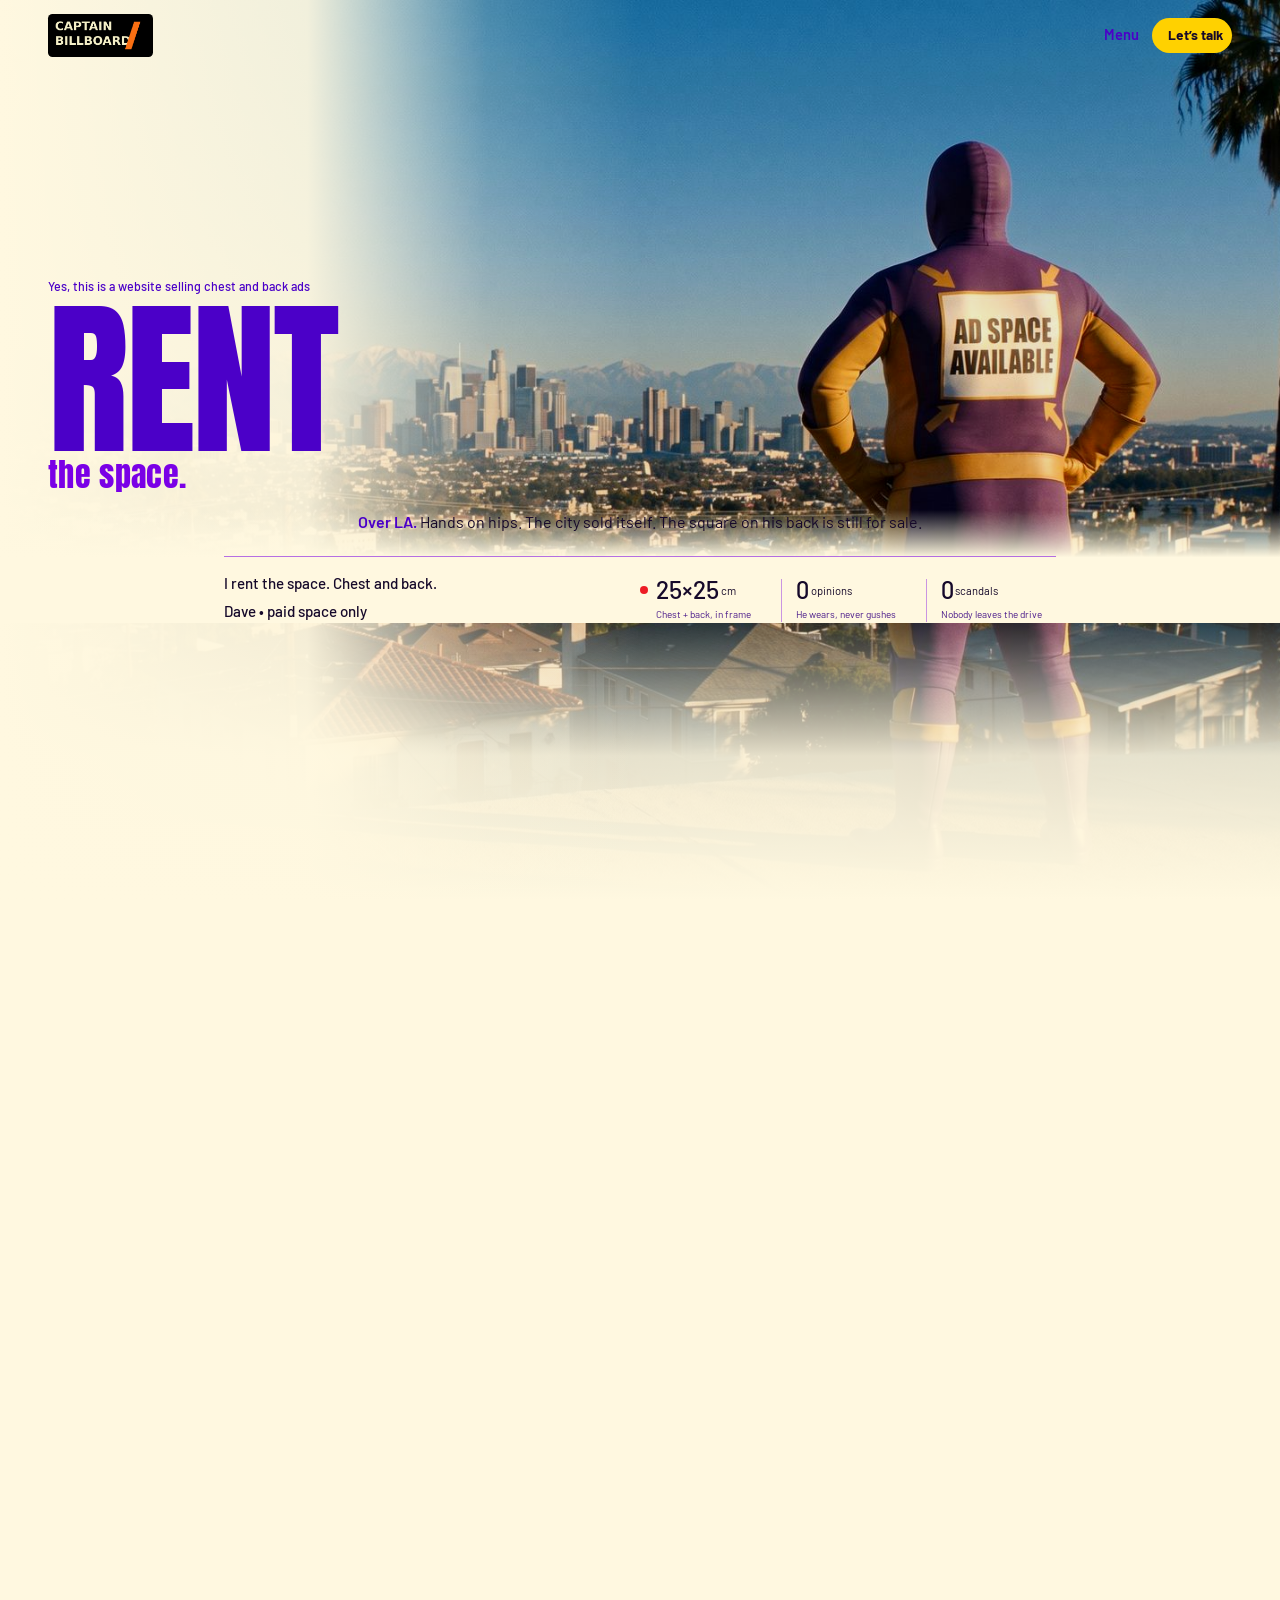
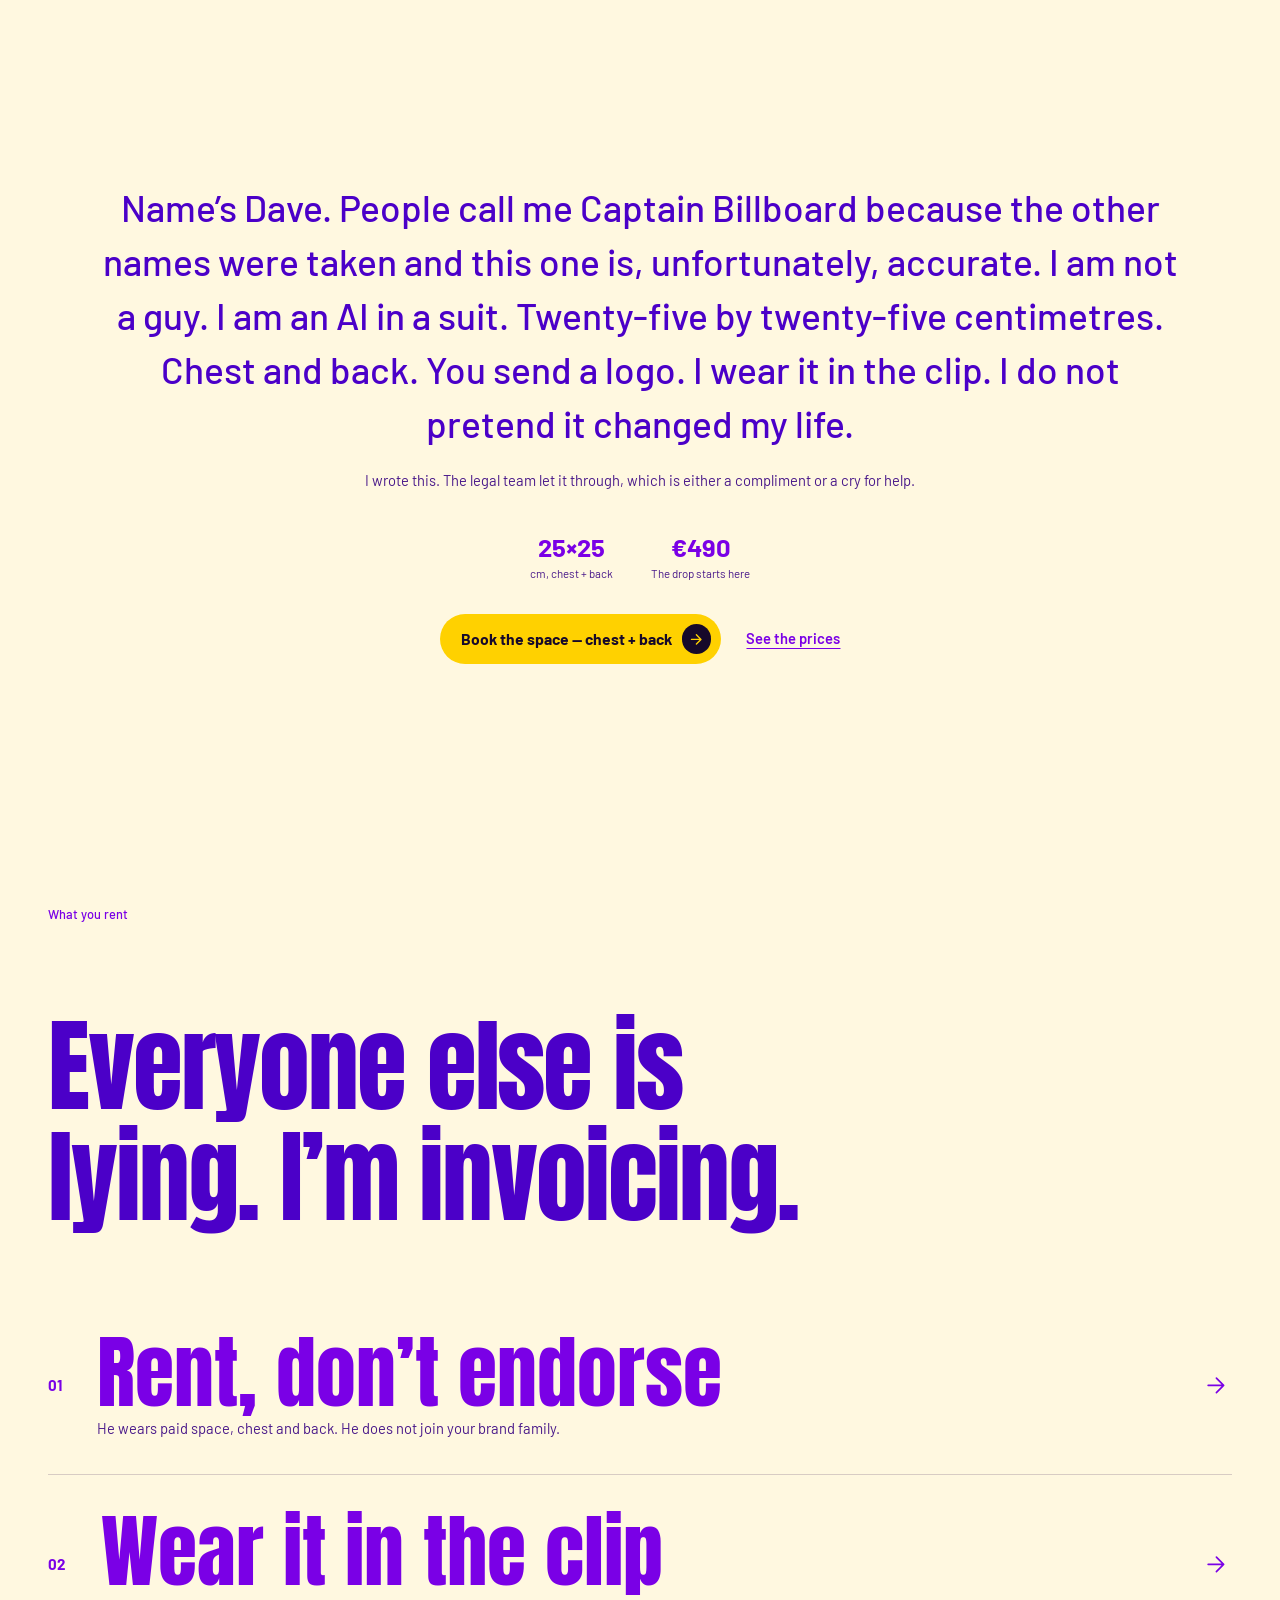
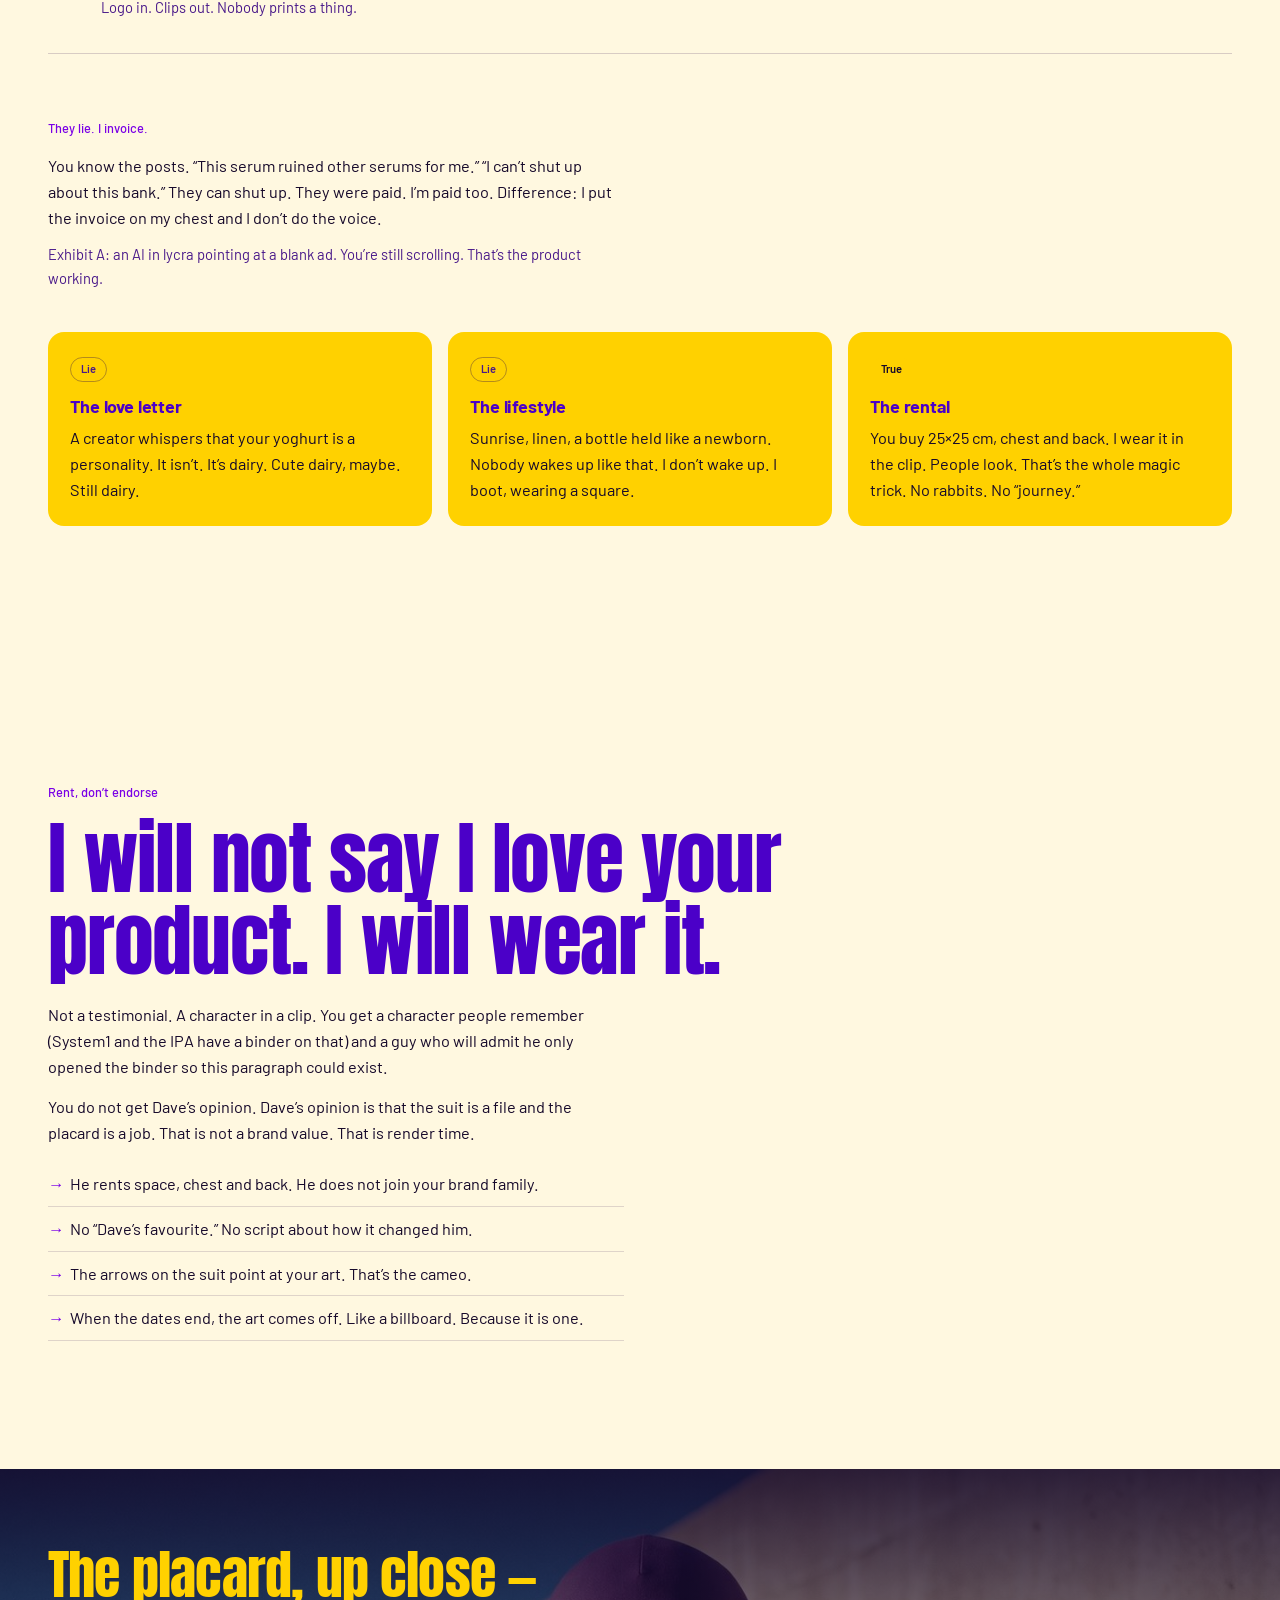
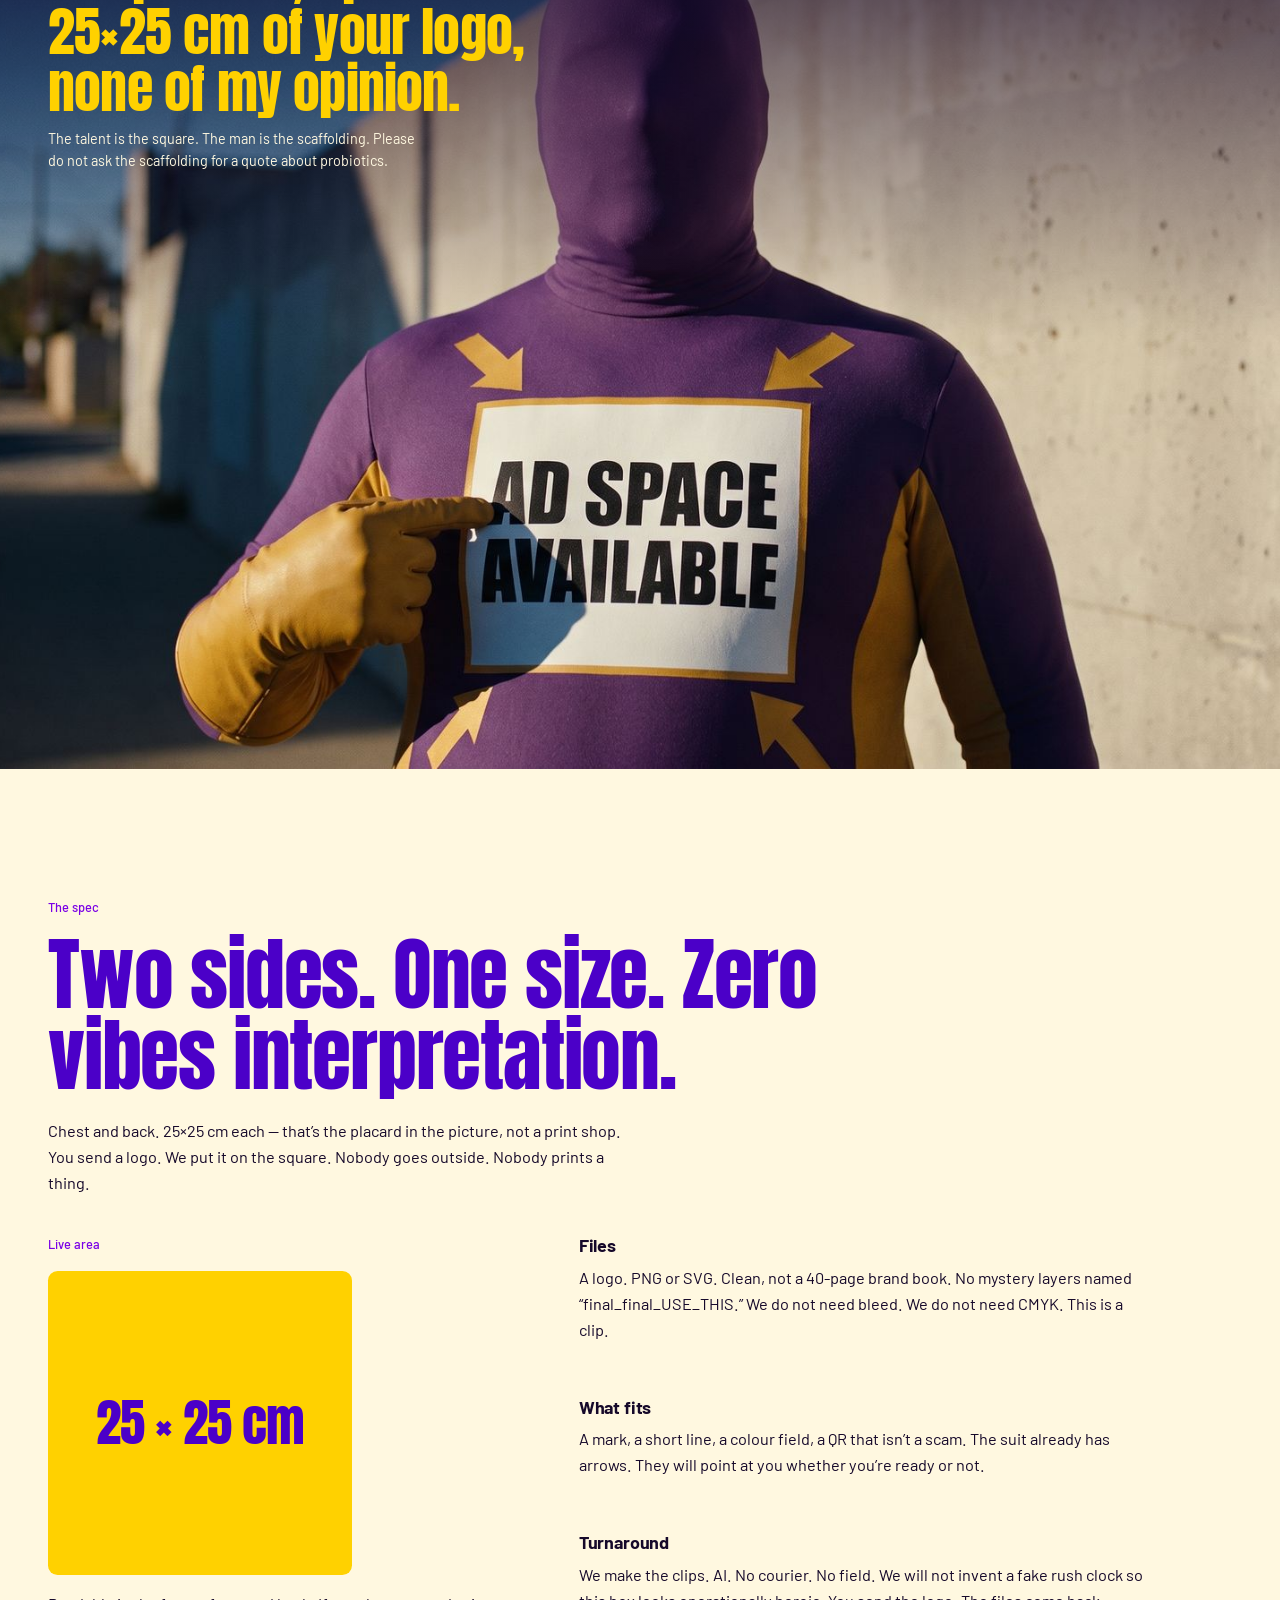
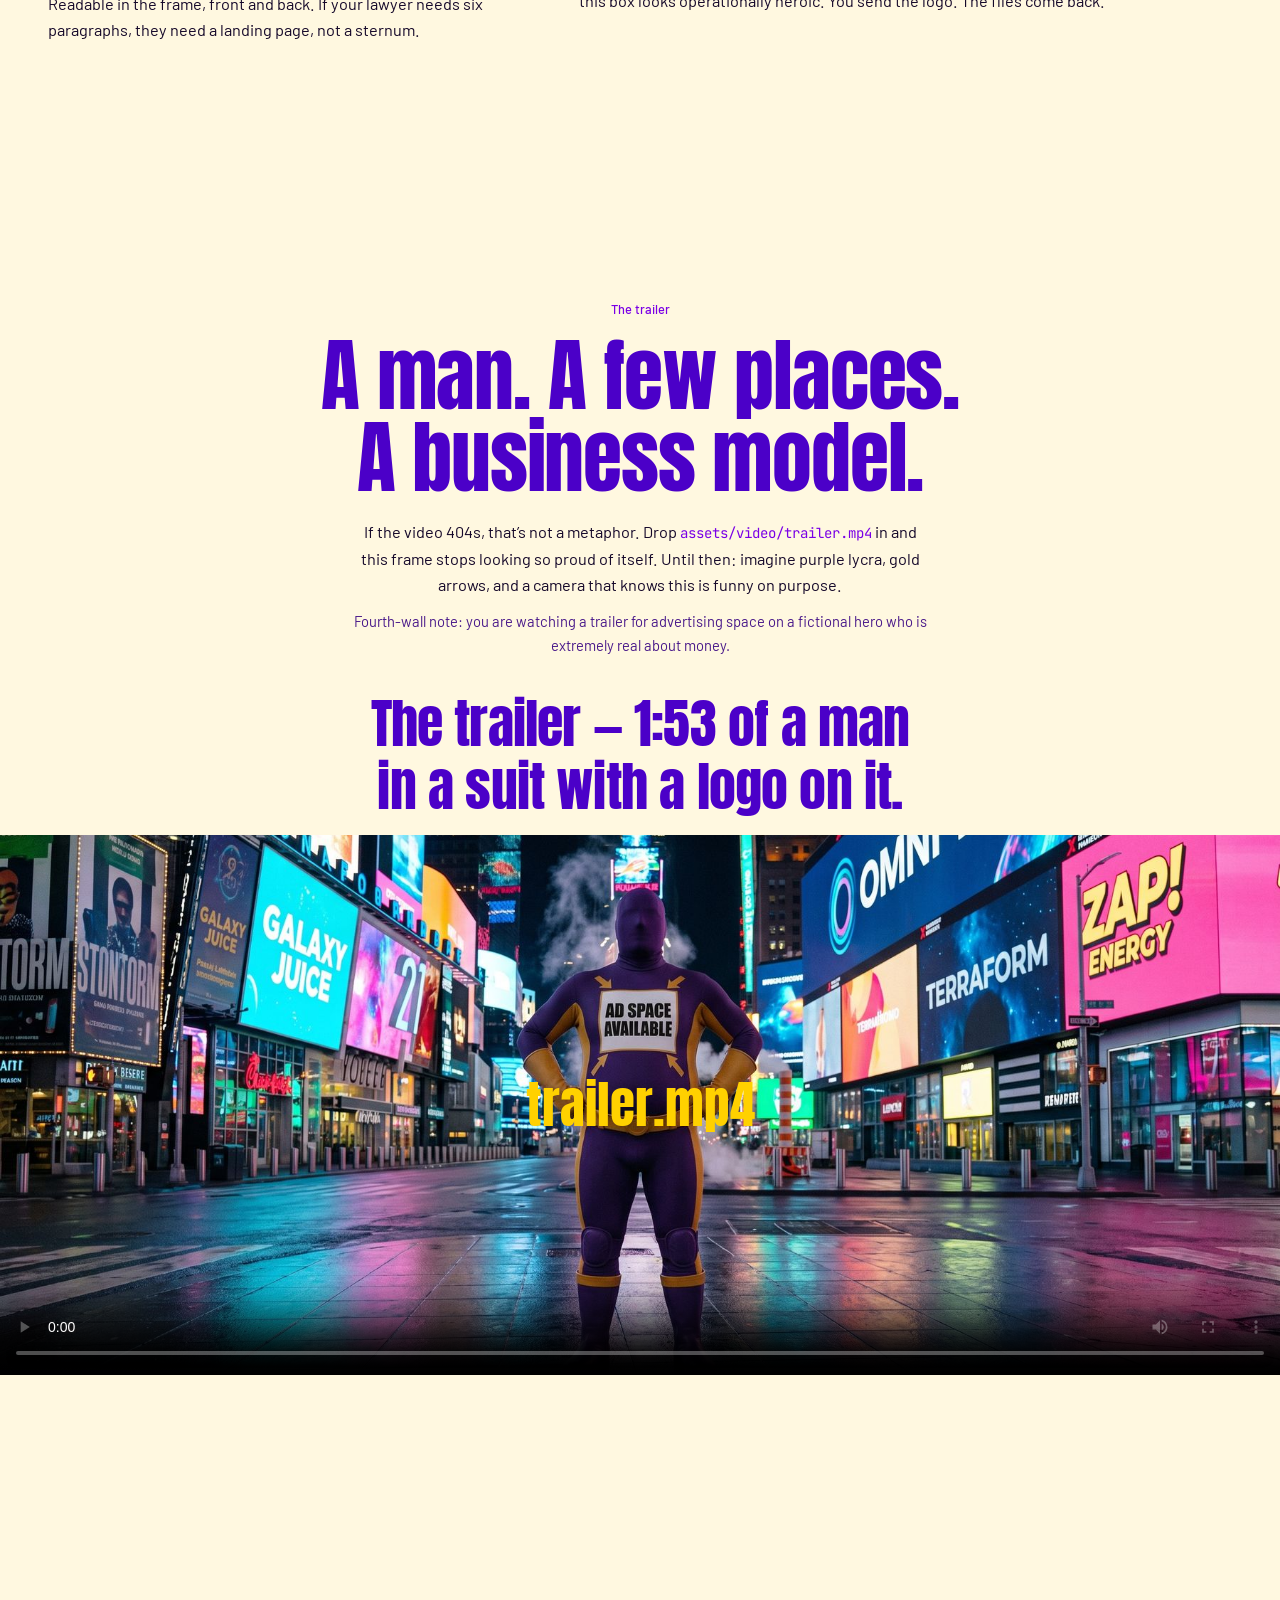
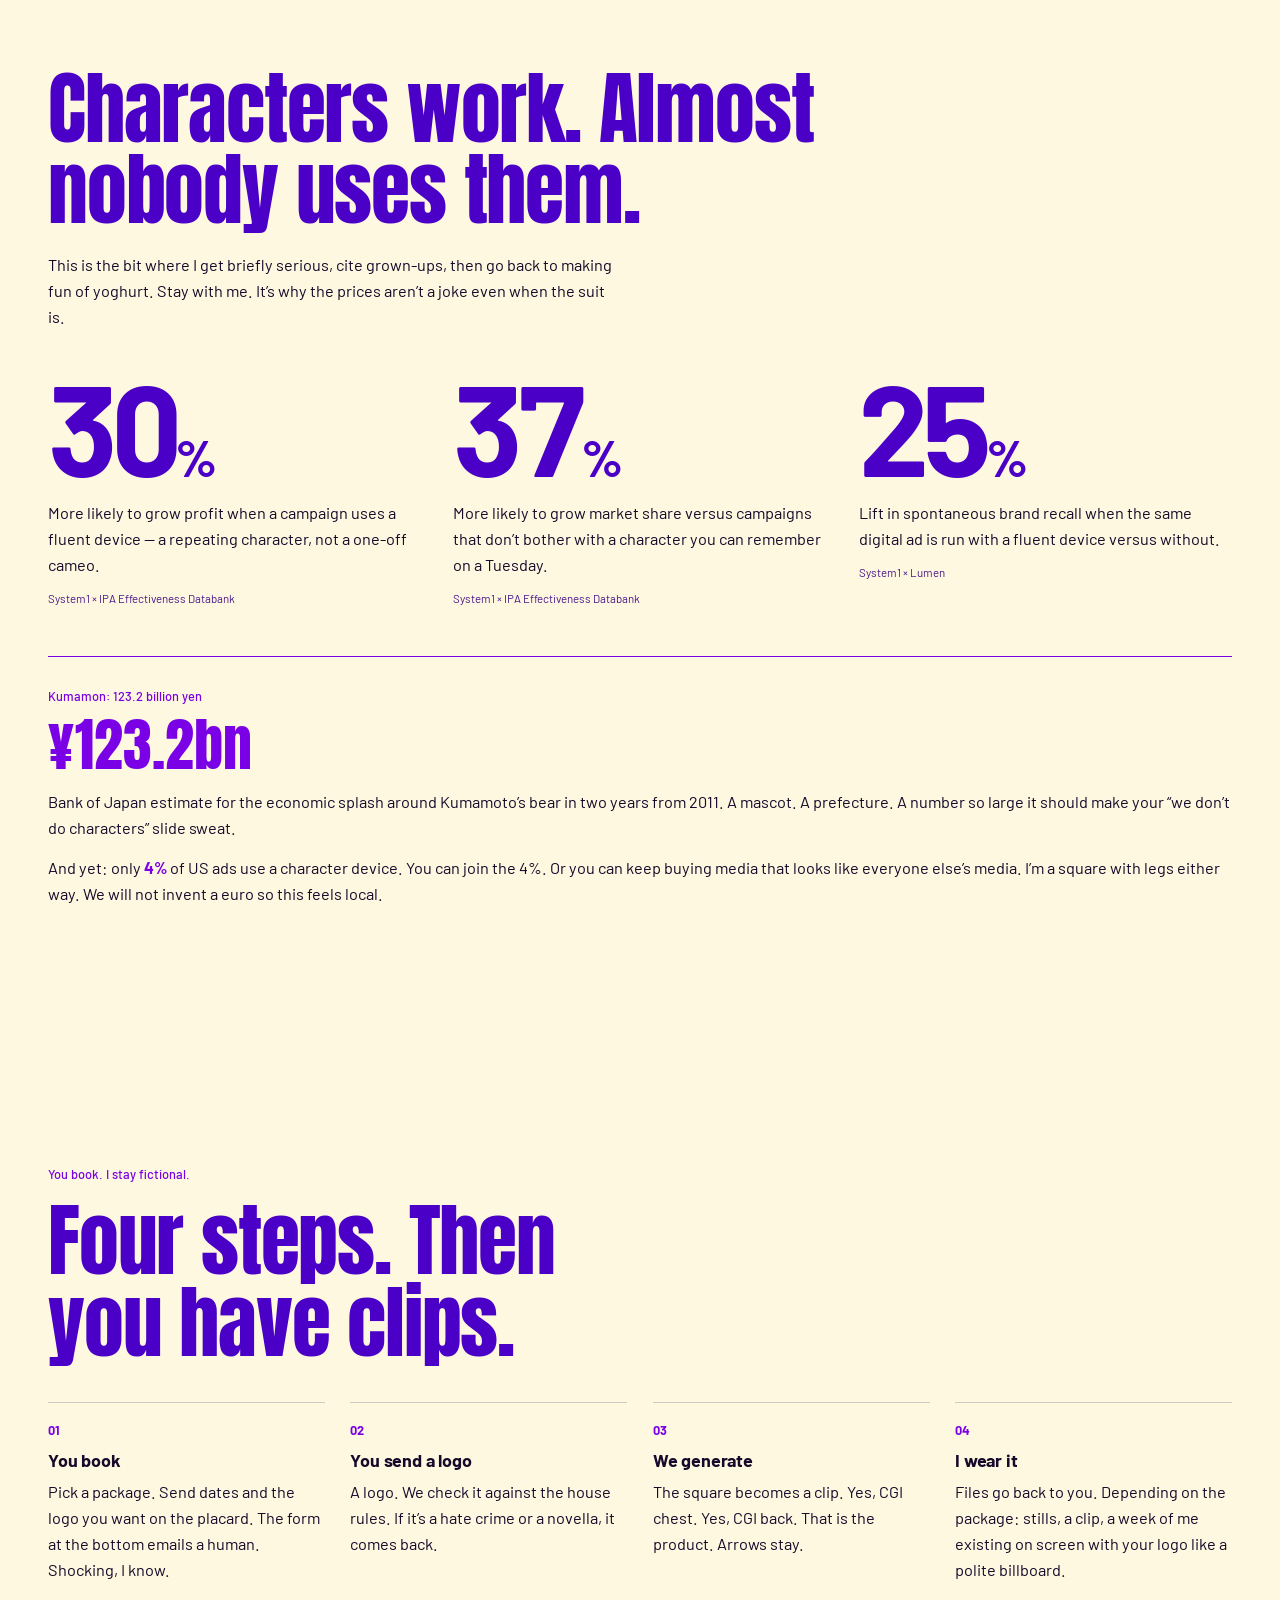
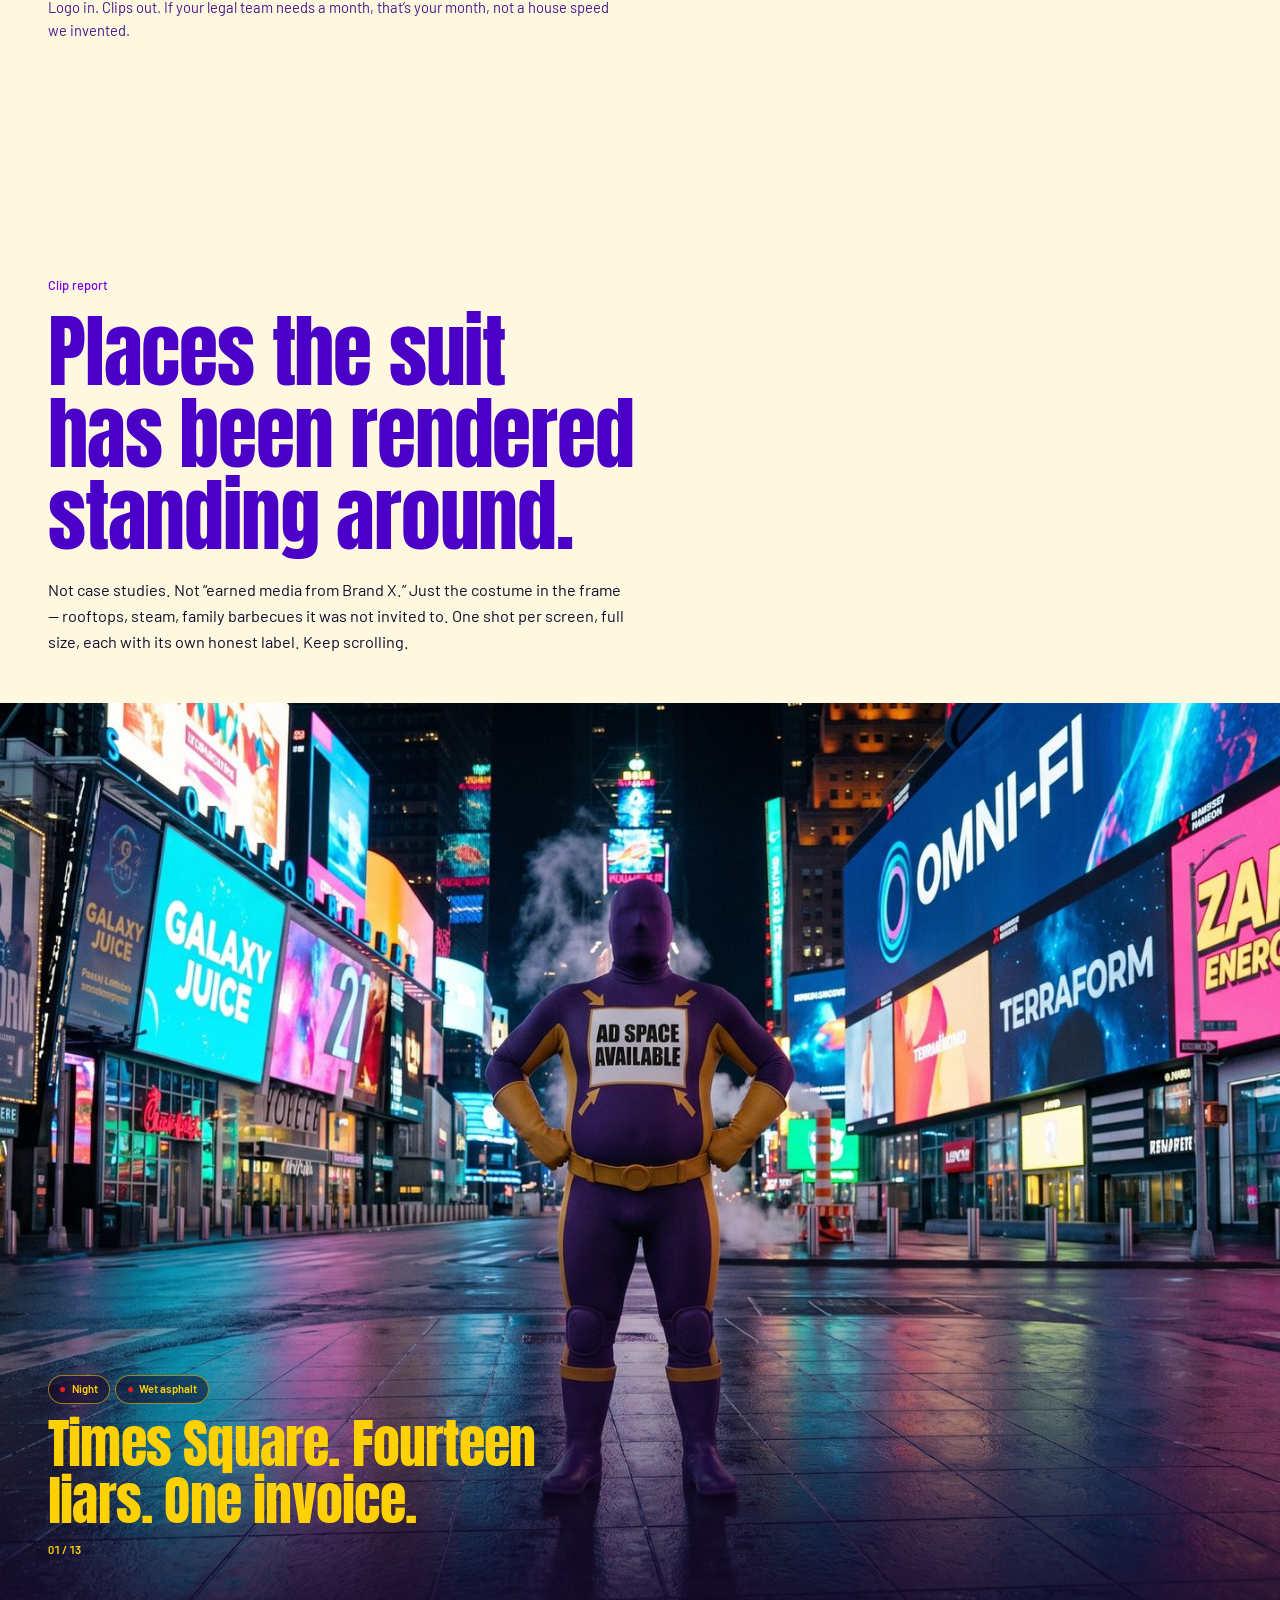
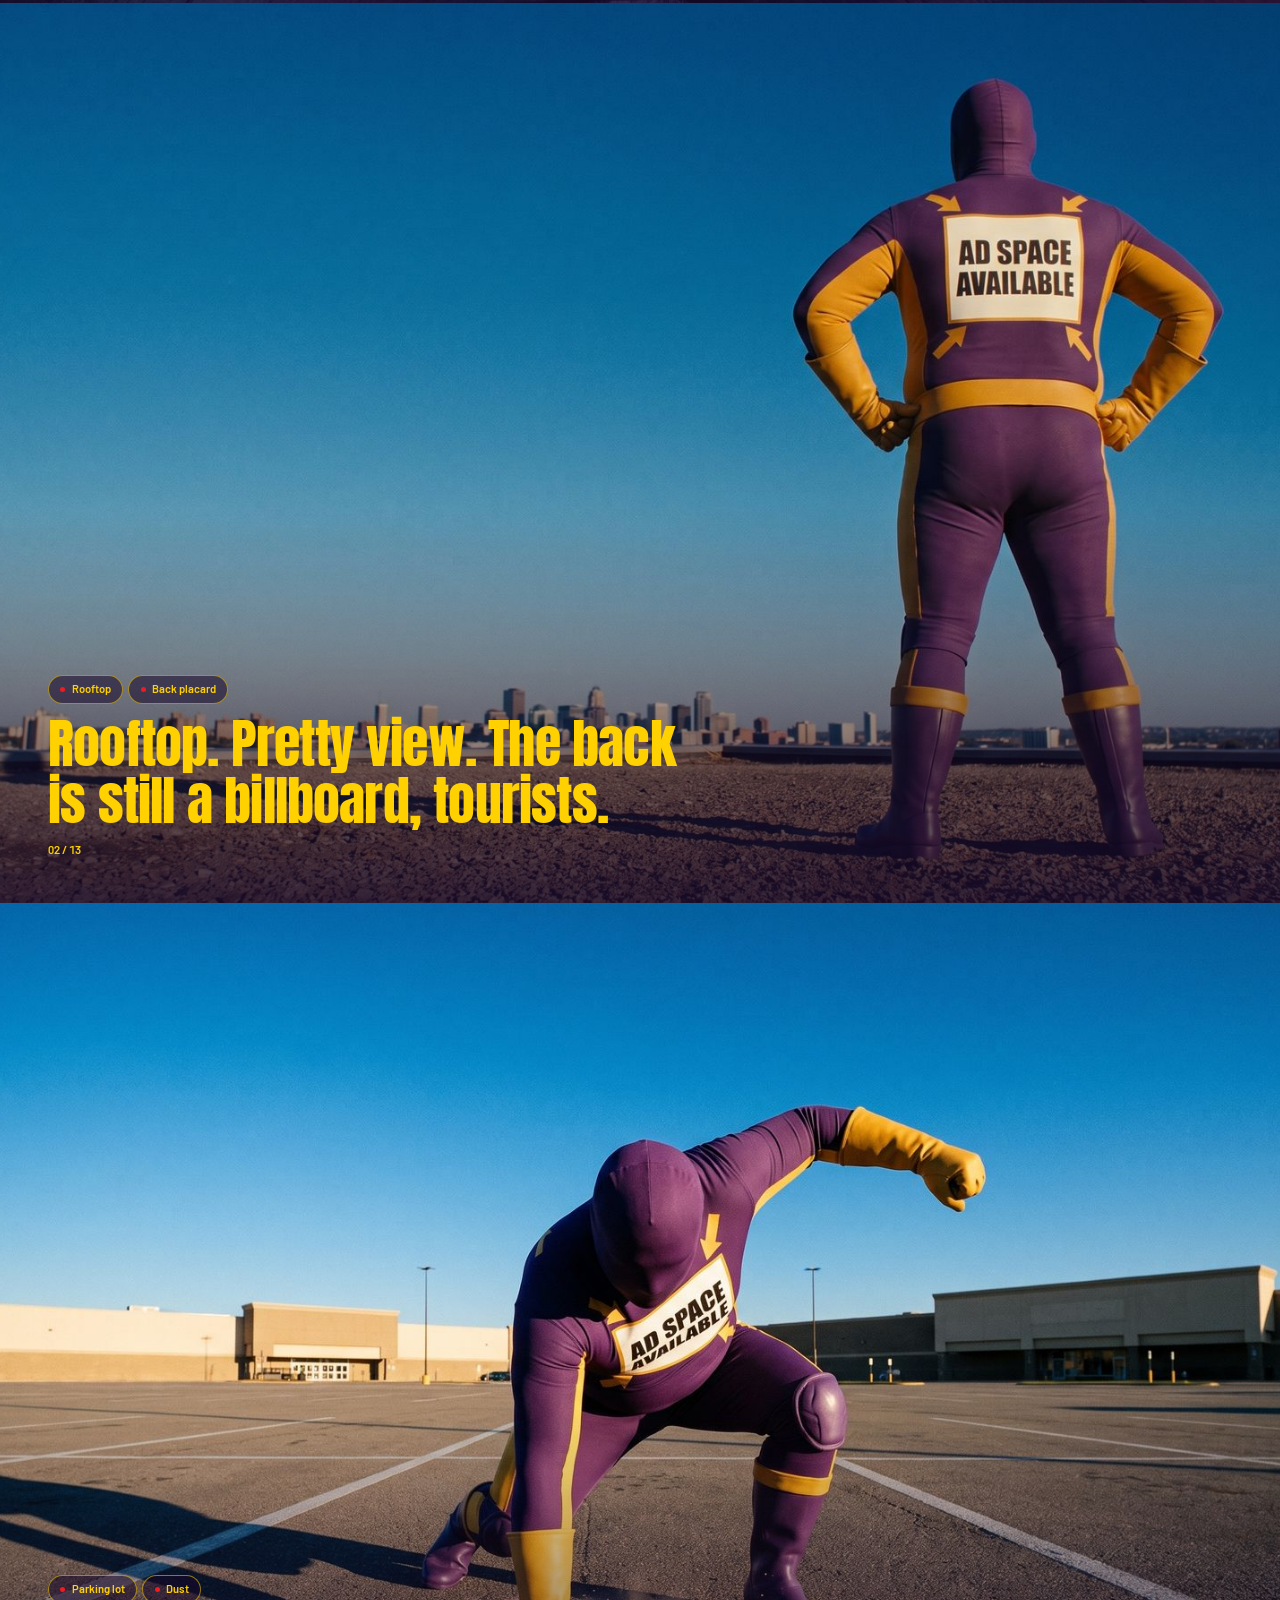
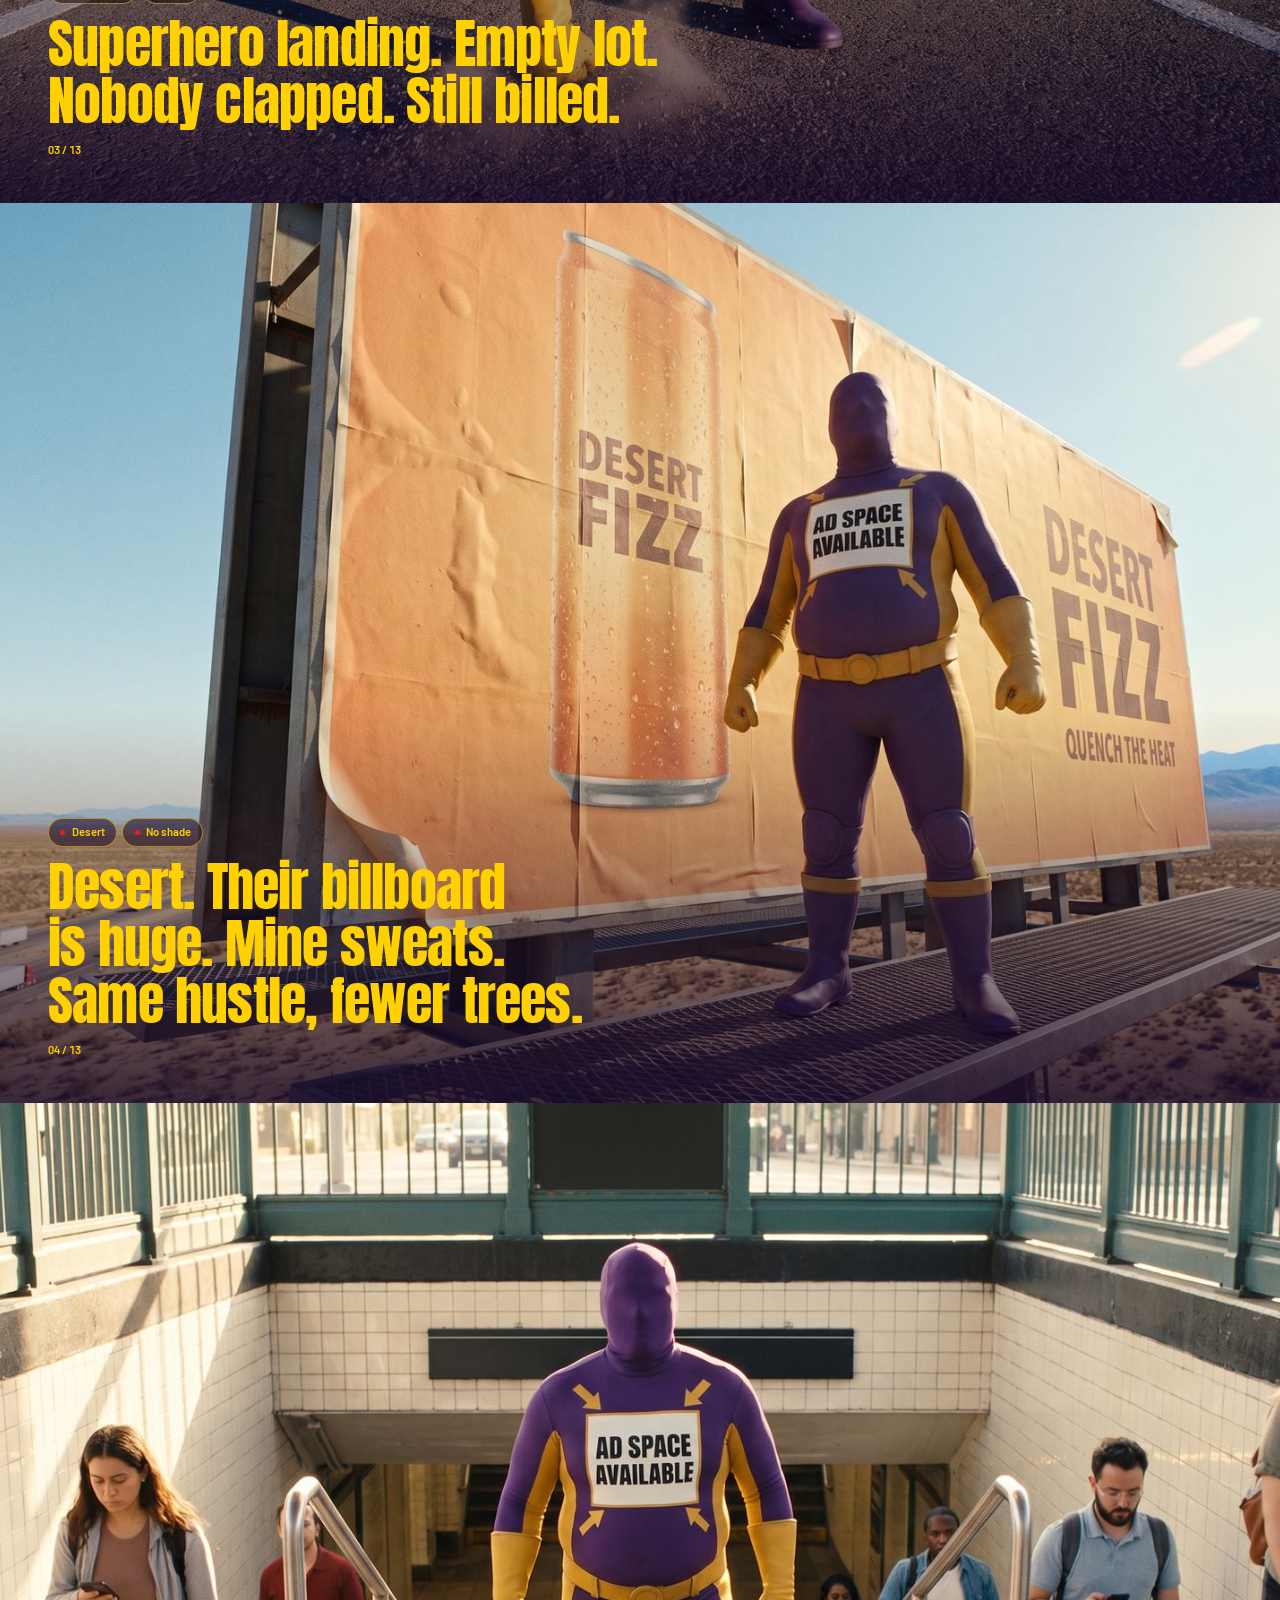
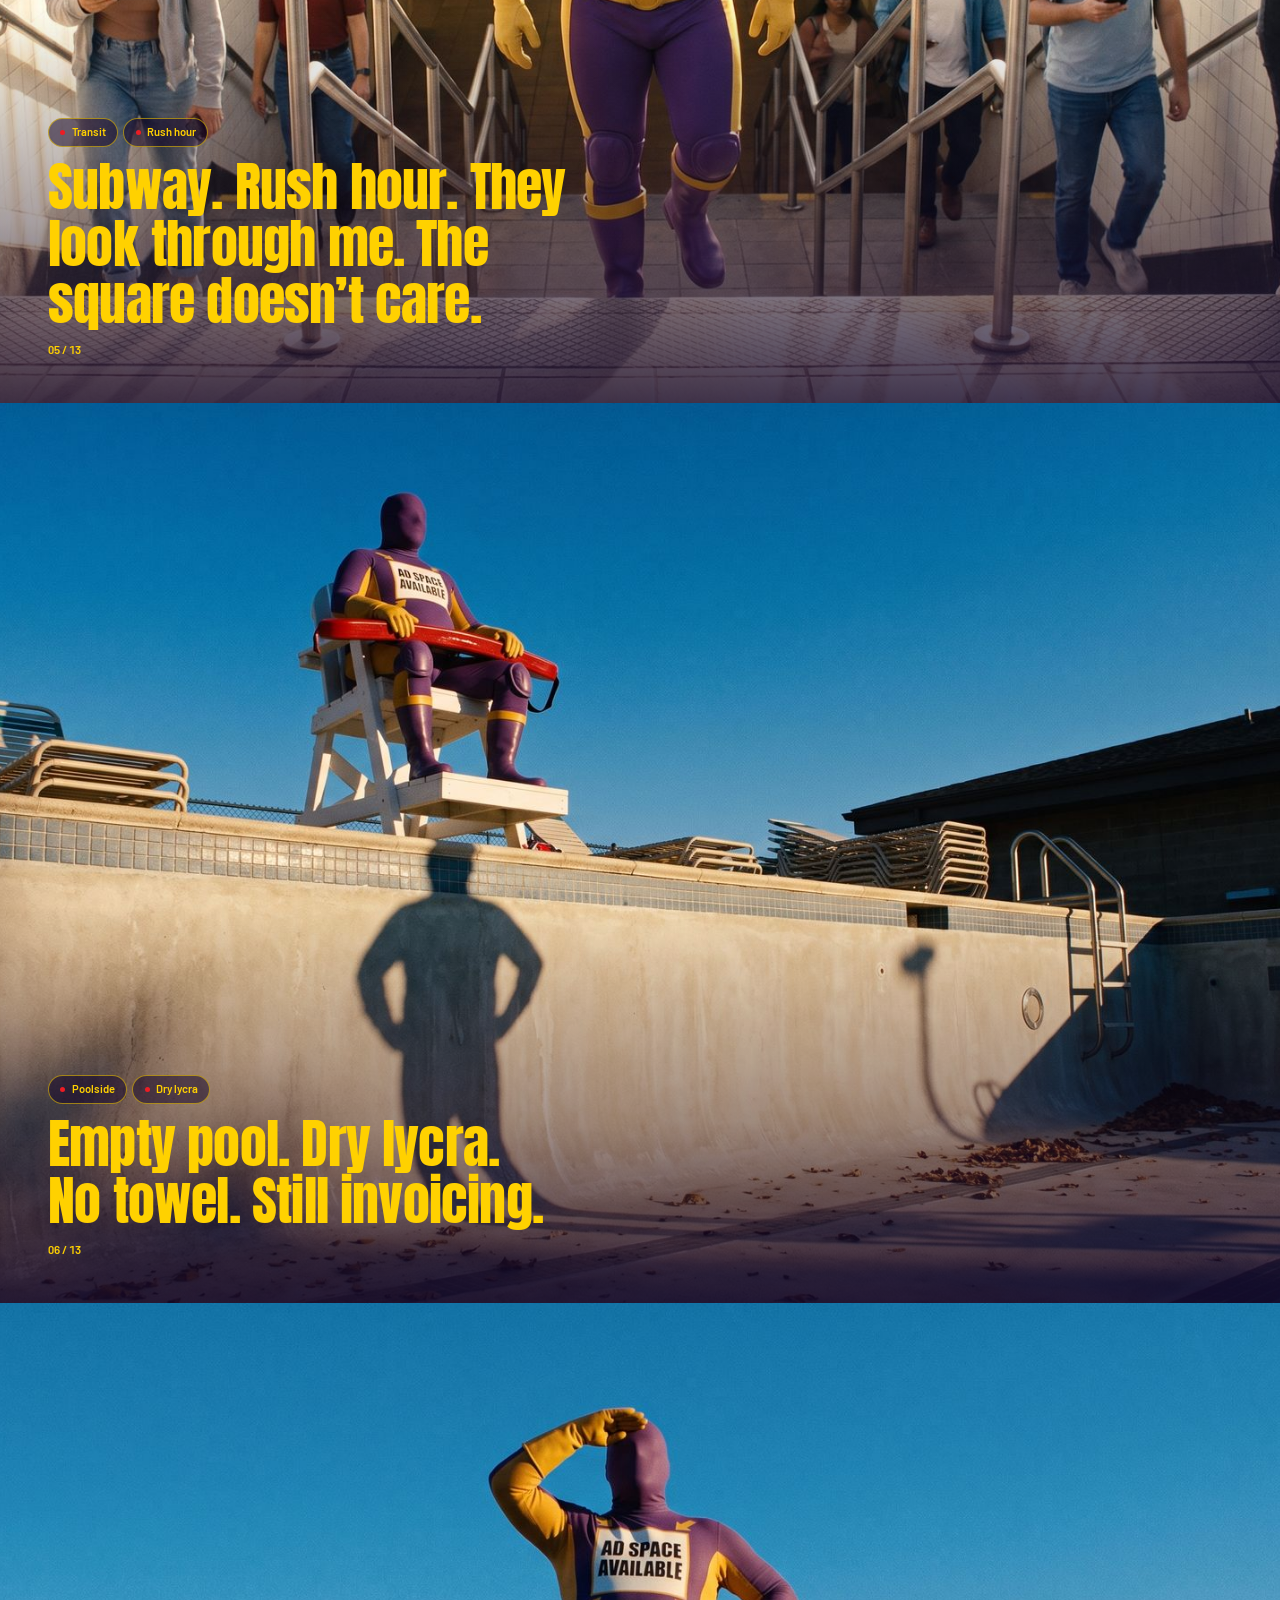
==== commit 4f34a8c6: "Crank the purple/yellow palette and add an AD SPACE FREE cursor. Hot gold plates, electric purple An" ====
--- a/index.html
+++ b/index.html
@@ -5,7 +5,7 @@
   <meta name="viewport" content="width=device-width, initial-scale=1">
   <title>Captain Billboard — I rent the space. Chest and back.</title>
   <meta name="description" content="Dave is an AI character. He rents 25×25 cm on the placard, chest and back, in the clip. He does not endorse products. He just wears paid space. Book at booking@captainbillboard.com.">
-  <meta name="theme-color" content="#f3f0e8">
+  <meta name="theme-color" content="#ffd100">
   <meta property="og:type" content="website">
   <meta property="og:title" content="Captain Billboard — I rent the space. Chest and back.">
   <meta property="og:description" content="25×25 cm on the placard, chest and back, in the clip. Dave is an AI character. He does not endorse products. He just wears paid space.">
@@ -700,6 +700,7 @@
     </section>
   </main>
 
+  <div class="ad-cursor" hidden aria-hidden="true"><span class="ad-cursor__tag">AD SPACE FREE</span></div>
   <script src="js/main.js"></script>
 </body>
 </html>
--- a/css/styles.css
+++ b/css/styles.css
@@ -1,16 +1,16 @@
 :root {
   color-scheme: light;
   scrollbar-color: var(--purple) var(--paper);
-  --paper: #f3f0e8;
-  --paper-2: #e9e3d4;
+  --paper: #fff8e0;
+  --paper-2: #ffe566;
   --ink: #16092a;
   --ink-2: #2a1448;
-  --plum: #3a1568;
-  --purple: #7b46b8;
-  --gold: #e9b23c;
-  --grey: #3d3350;
-  --mute: #5c5270;
-  --live: #7b46b8;
+  --plum: #4b00c8;
+  --purple: #7a00e6;
+  --gold: #ffd100;
+  --grey: #2a0a4a;
+  --mute: #4a1a8a;
+  --live: #ed1c24;
   --display: "Anton", Impact, sans-serif;
   --sans: "Barlow", "Segoe UI", sans-serif;
   --mono: "JetBrains Mono", ui-monospace, monospace;
@@ -330,7 +330,7 @@
 }
 
 .nav.is-stuck {
-  background: color-mix(in srgb, var(--paper) 94%, transparent);
+  background: color-mix(in srgb, var(--gold) 90%, transparent);
   backdrop-filter: blur(14px);
 }
 
@@ -344,11 +344,14 @@
   align-items: center;
   line-height: 0;
   text-decoration: none;
+  background: #000;
+  border-radius: 0.28rem;
+  padding: 0.22rem 0.38rem;
 }
 
 .mark img {
   display: block;
-  height: 32px;
+  height: 36px;
   width: auto;
 }
 
@@ -378,7 +381,7 @@
   position: fixed;
   inset: 0;
   z-index: 55;
-  background: var(--paper);
+  background: var(--gold);
   overflow-y: auto;
   animation: menu-in 0.45s var(--ease);
 }
@@ -1038,7 +1041,11 @@
 .lie {
   padding: 1.4rem;
   border-radius: 1rem;
-  background: var(--paper-2);
+  background: var(--gold);
+}
+
+.lie h3 {
+  color: var(--plum);
 }
 
 .lie__tag {
@@ -1076,10 +1083,11 @@
   aspect-ratio: 1;
   margin: 1rem 0;
   background: var(--gold);
-  color: var(--ink);
+  color: var(--plum);
   border-radius: 0.6rem;
-  font-size: clamp(1.5rem, 4vw, 2.1rem);
-  font-weight: 800;
+  font-family: var(--display);
+  font-size: clamp(2rem, 5vw, 3.2rem);
+  font-weight: 400;
   letter-spacing: -0.02em;
 }
 
@@ -1146,7 +1154,8 @@
 
 /* --- player --- */
 
-/* full-bleed like the shots, so no media on the page sits in a box */
+/* ultrawide 21:9 — the clip is 2560×1080. Pin the video so a 16:9
+   poster cannot stretch the figure. */
 .player {
   position: relative;
   width: 100vw;
@@ -1154,12 +1163,17 @@
   overflow: hidden;
   background: #16092a;
   aspect-ratio: 2560 / 1080;
+  height: auto;
 }
 
 .player video {
+  position: absolute;
+  inset: 0;
   width: 100%;
   height: 100%;
+  max-width: none;
   object-fit: cover;
+  object-position: center;
 }
 
 .player.is-missing::after {
@@ -1296,7 +1310,7 @@
   margin: clamp(3rem, 8vw, 5rem) 0;
   padding: 0.7rem 0;
   background: var(--gold);
-  color: var(--ink);
+  color: var(--plum);
   overflow: hidden;
 }
 
@@ -1395,7 +1409,7 @@
 }
 
 .quotes__dots i.is-on {
-  background: var(--gold);
+  background: var(--plum);
 }
 
 .quotes + .note {
@@ -1406,15 +1420,21 @@
 /* --- rates --- */
 
 .rate {
-  padding: 1.4rem 0 0.6rem;
-  border-top: 1px solid var(--purple);
+  padding: 1.4rem 1.2rem 1.2rem;
+  background: var(--gold);
+  border-radius: 1rem;
+  color: var(--ink);
 }
 
 .rate__num {
   font-size: 0.78rem;
   font-weight: 700;
-  color: var(--purple);
+  color: var(--plum);
   margin-bottom: 0.7rem;
+}
+
+.rate h3 {
+  color: var(--plum);
 }
 
 .rate__price {
@@ -1432,30 +1452,34 @@
 
 .rate li {
   padding: 0.4rem 0;
-  border-bottom: 1px solid color-mix(in srgb, var(--grey) 14%, transparent);
+  border-bottom: 1px solid color-mix(in srgb, var(--plum) 22%, transparent);
   font-size: 0.95rem;
-  color: var(--mute);
+  color: var(--ink-2);
 }
 
 .rate--on {
-  background: var(--paper-2);
-  border-top-color: var(--gold);
-  border-radius: 0 0 1rem 1rem;
-  padding: 1.4rem 1.2rem 1.2rem;
-  margin-top: -0.1rem;
+  background: var(--plum);
+  color: var(--gold);
+}
+
+.rate--on .rate__num,
+.rate--on h3,
+.rate--on .rate__price {
+  color: var(--gold);
 }
 
 .rate--on .kicker {
   display: inline-block;
   padding: 0.2rem 0.6rem;
   border-radius: 999px;
-  background: var(--gold);
-  color: var(--ink);
+  background: var(--live);
+  color: #fff;
   font-weight: 600;
 }
 
 .rate--on li {
-  border-bottom-color: color-mix(in srgb, var(--grey) 20%, transparent);
+  color: var(--paper);
+  border-bottom-color: color-mix(in srgb, var(--gold) 28%, transparent);
 }
 
 /* --- rules + faq --- */
@@ -1537,10 +1561,12 @@
 }
 
 .talk__title {
-  font-size: clamp(1.7rem, 3.4vw, 2.5rem);
-  font-weight: 800;
-  line-height: 1;
-  letter-spacing: -0.03em;
+  font-family: var(--display);
+  font-size: clamp(2.6rem, 7vw, 5rem);
+  font-weight: 400;
+  line-height: 0.92;
+  letter-spacing: -0.02em;
+  color: var(--plum);
 }
 
 .talk__sub {
@@ -1581,11 +1607,13 @@
 }
 
 .talk__copy h2 {
-  font-size: clamp(1.35rem, 2.6vw, 1.9rem);
-  font-weight: 800;
-  line-height: 1.1;
+  font-family: var(--display);
+  font-size: clamp(1.9rem, 4vw, 3rem);
+  font-weight: 400;
+  line-height: 1.08;
   letter-spacing: -0.02em;
   margin-bottom: 0.9rem;
+  color: var(--plum);
 }
 
 .talk__copy p,
@@ -1620,11 +1648,15 @@
 .talk__mark {
   margin: clamp(2.5rem, 6vw, 4rem) 0 0.6rem;
   line-height: 0;
+  display: inline-block;
+  background: #000;
+  border-radius: 0.35rem;
+  padding: 0.5rem 0.7rem;
 }
 
 .talk__mark img {
   display: block;
-  height: clamp(4.5rem, 14vw, 8.5rem);
+  height: clamp(3.8rem, 12vw, 7.2rem);
   width: auto;
 }
 
@@ -1668,7 +1700,7 @@
 
 .form input::placeholder,
 .form textarea::placeholder {
-  color: #7d7d74;
+  color: #c4a6ff;
 }
 
 .form textarea {
@@ -1938,3 +1970,42 @@
 .hero__shot.is-missing {
   background: var(--ink-2);
 }
+
+/* --- ad-space cursor follower --- */
+
+.ad-cursor {
+  position: fixed;
+  top: 0;
+  left: 0;
+  z-index: 10000;
+  pointer-events: none;
+  transform: translate3d(-240px, -240px, 0);
+  will-change: transform;
+  opacity: 0;
+  transition: opacity 0.18s var(--ease);
+}
+
+.ad-cursor.is-on {
+  opacity: 1;
+}
+
+.ad-cursor__tag {
+  display: inline-block;
+  margin: 16px 0 0 20px;
+  padding: 0.38rem 0.58rem 0.32rem;
+  background: var(--gold);
+  color: var(--plum);
+  border: 2.5px solid var(--ink);
+  box-shadow: 3px 3px 0 var(--plum);
+  font-family: var(--display);
+  font-size: 0.84rem;
+  letter-spacing: 0.07em;
+  line-height: 1;
+  white-space: nowrap;
+}
+
+@media (pointer: coarse), (prefers-reduced-motion: reduce) {
+  .ad-cursor {
+    display: none;
+  }
+}
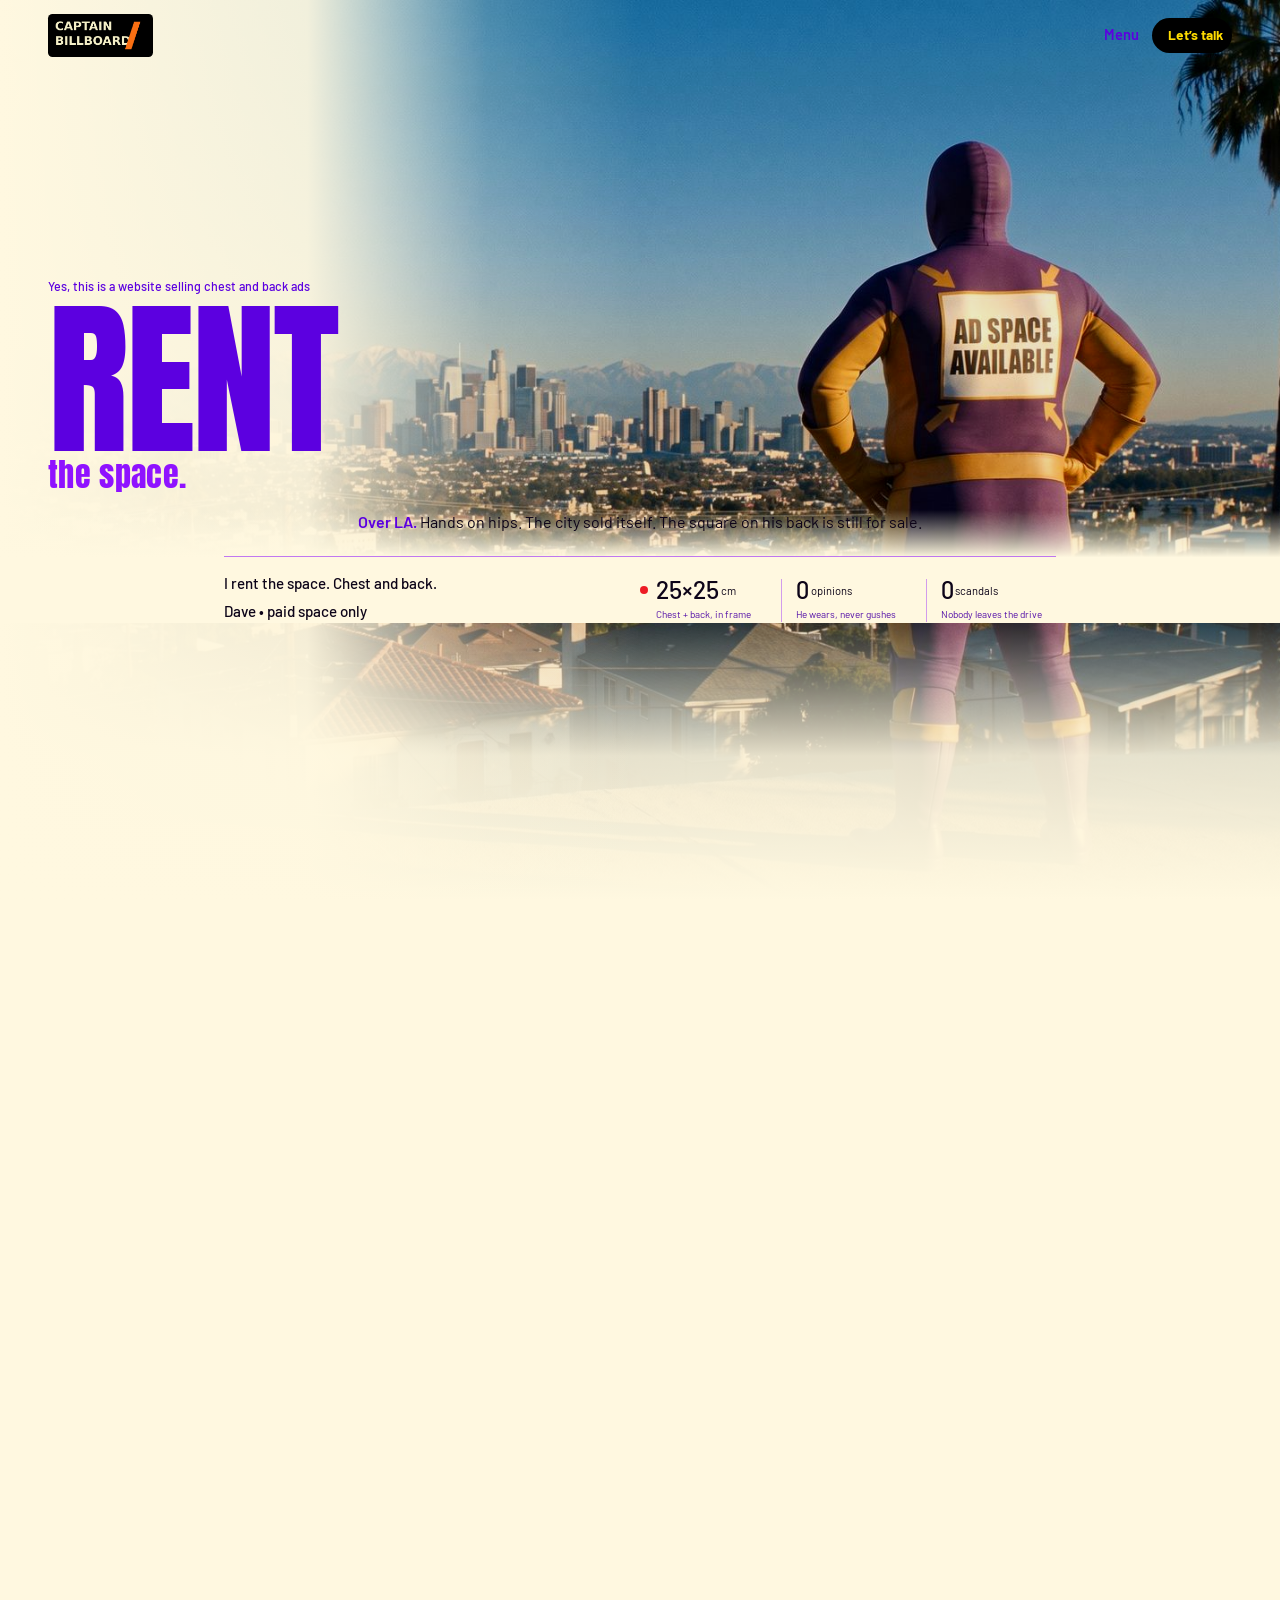
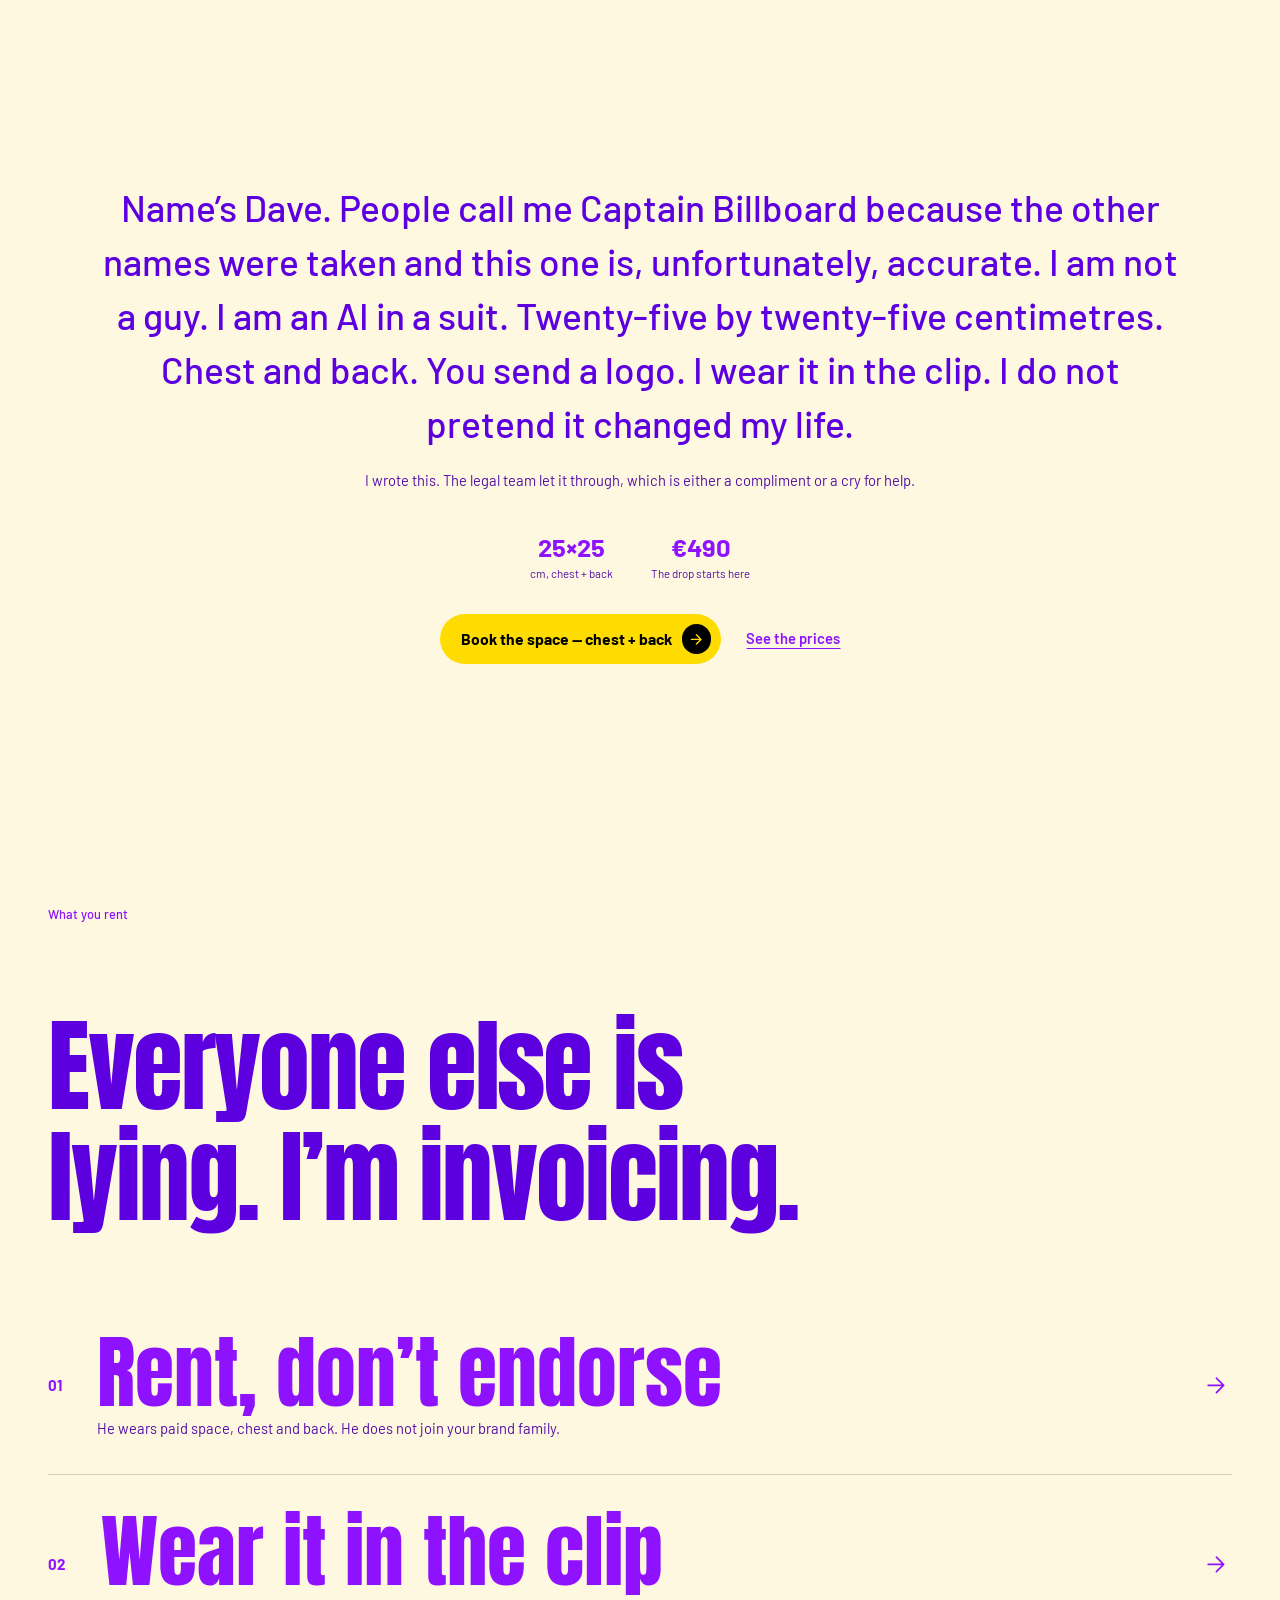
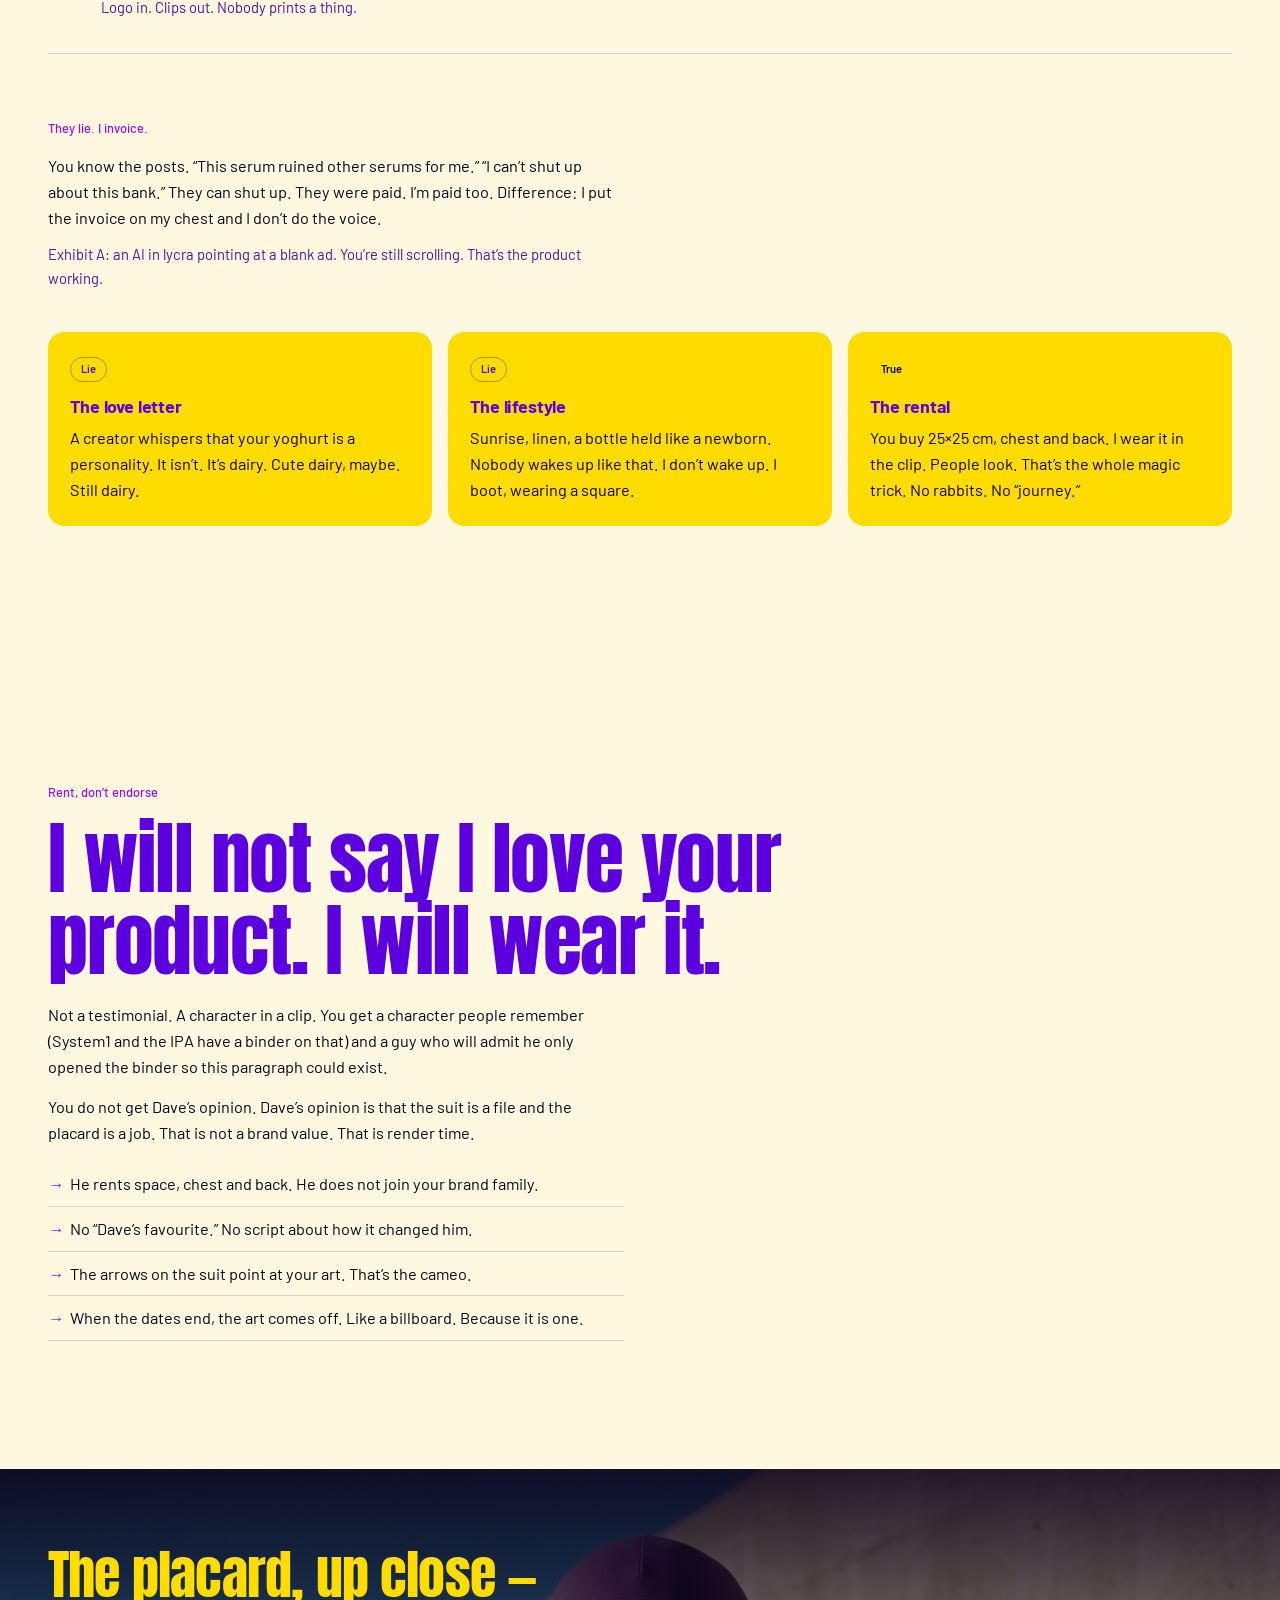
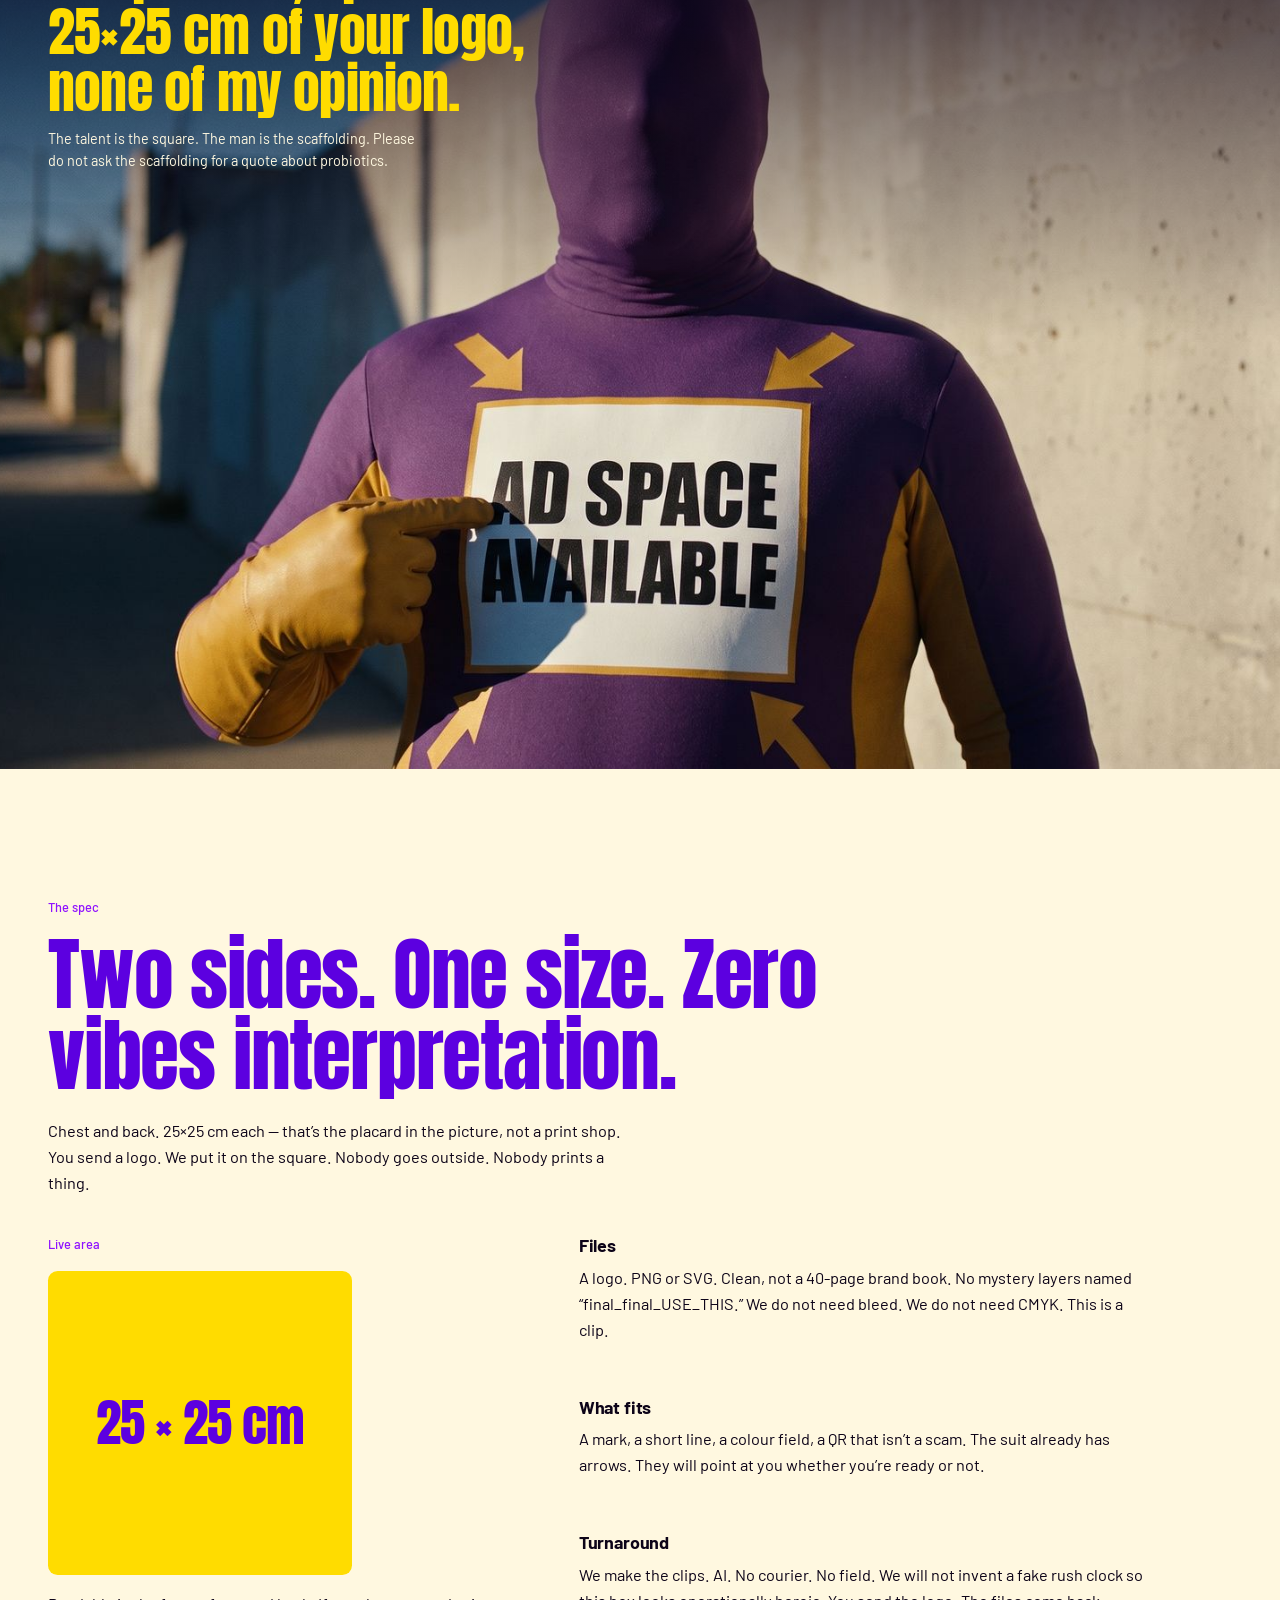
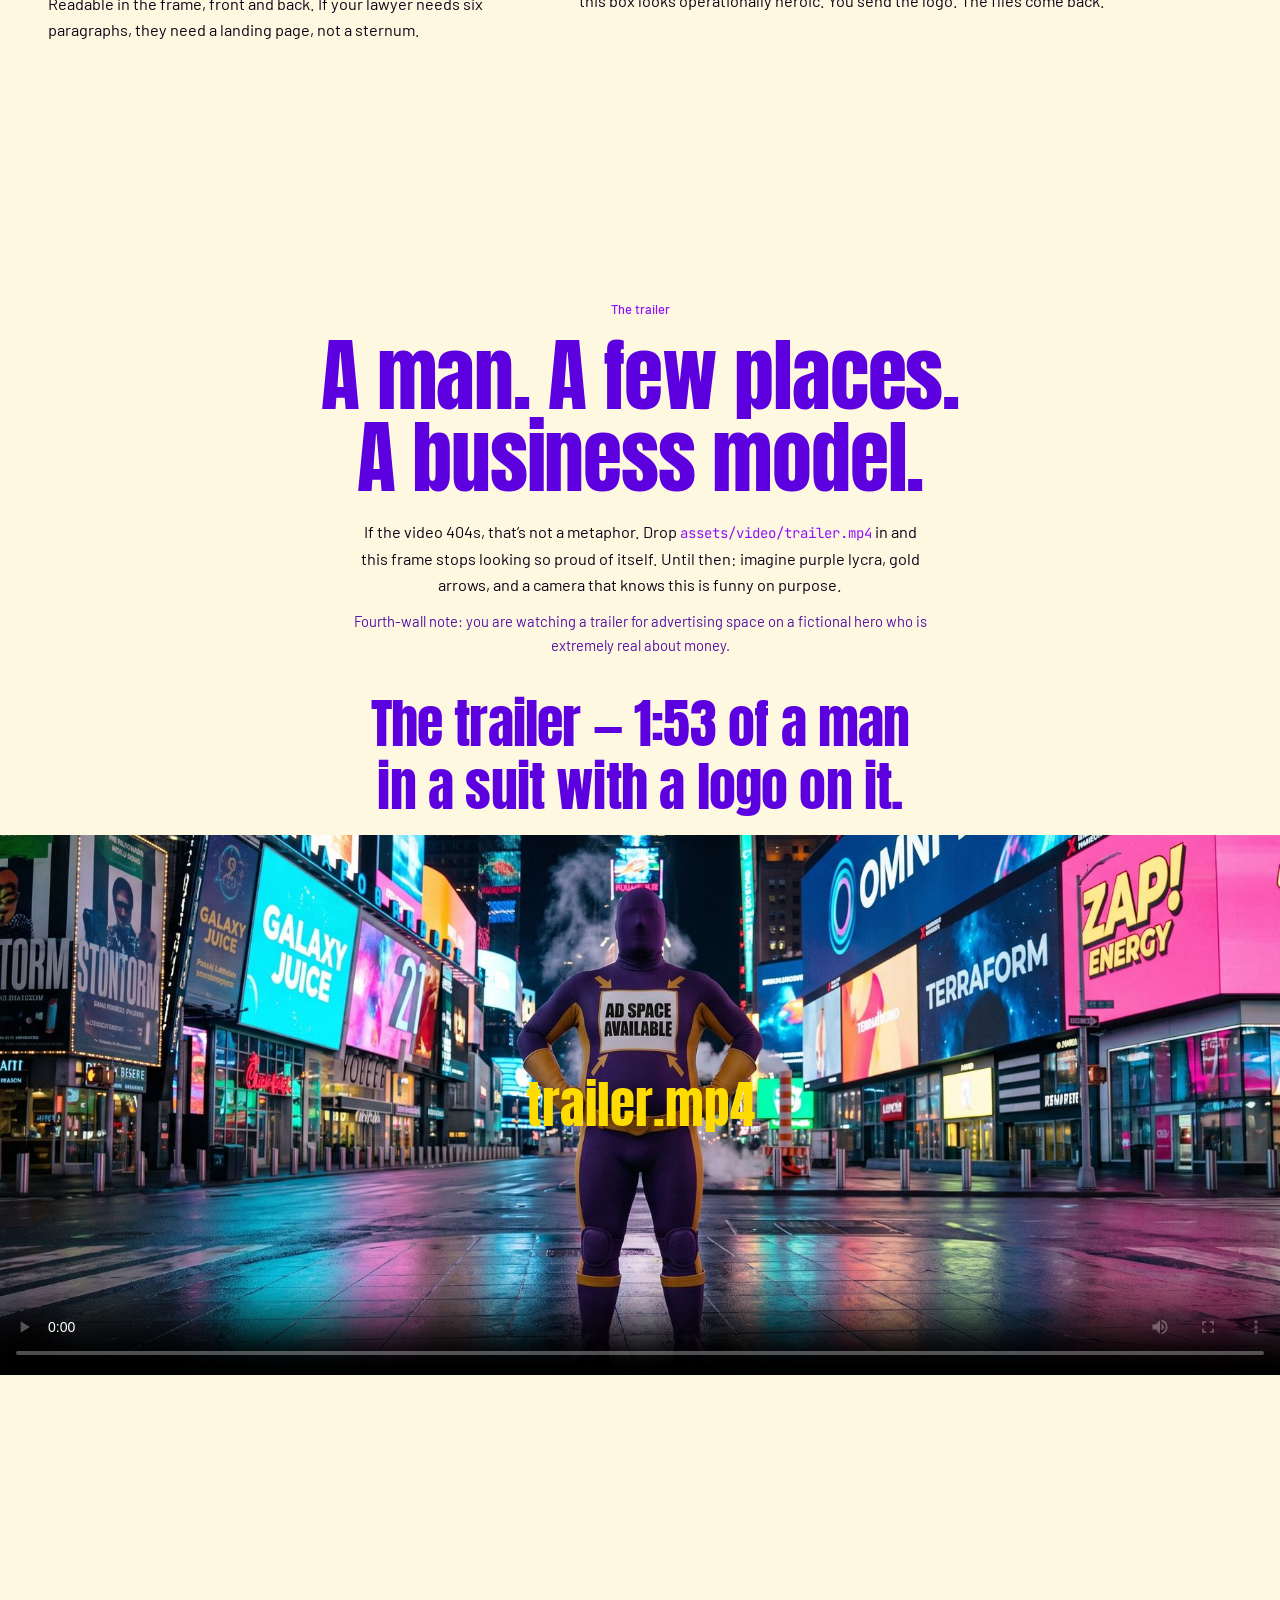
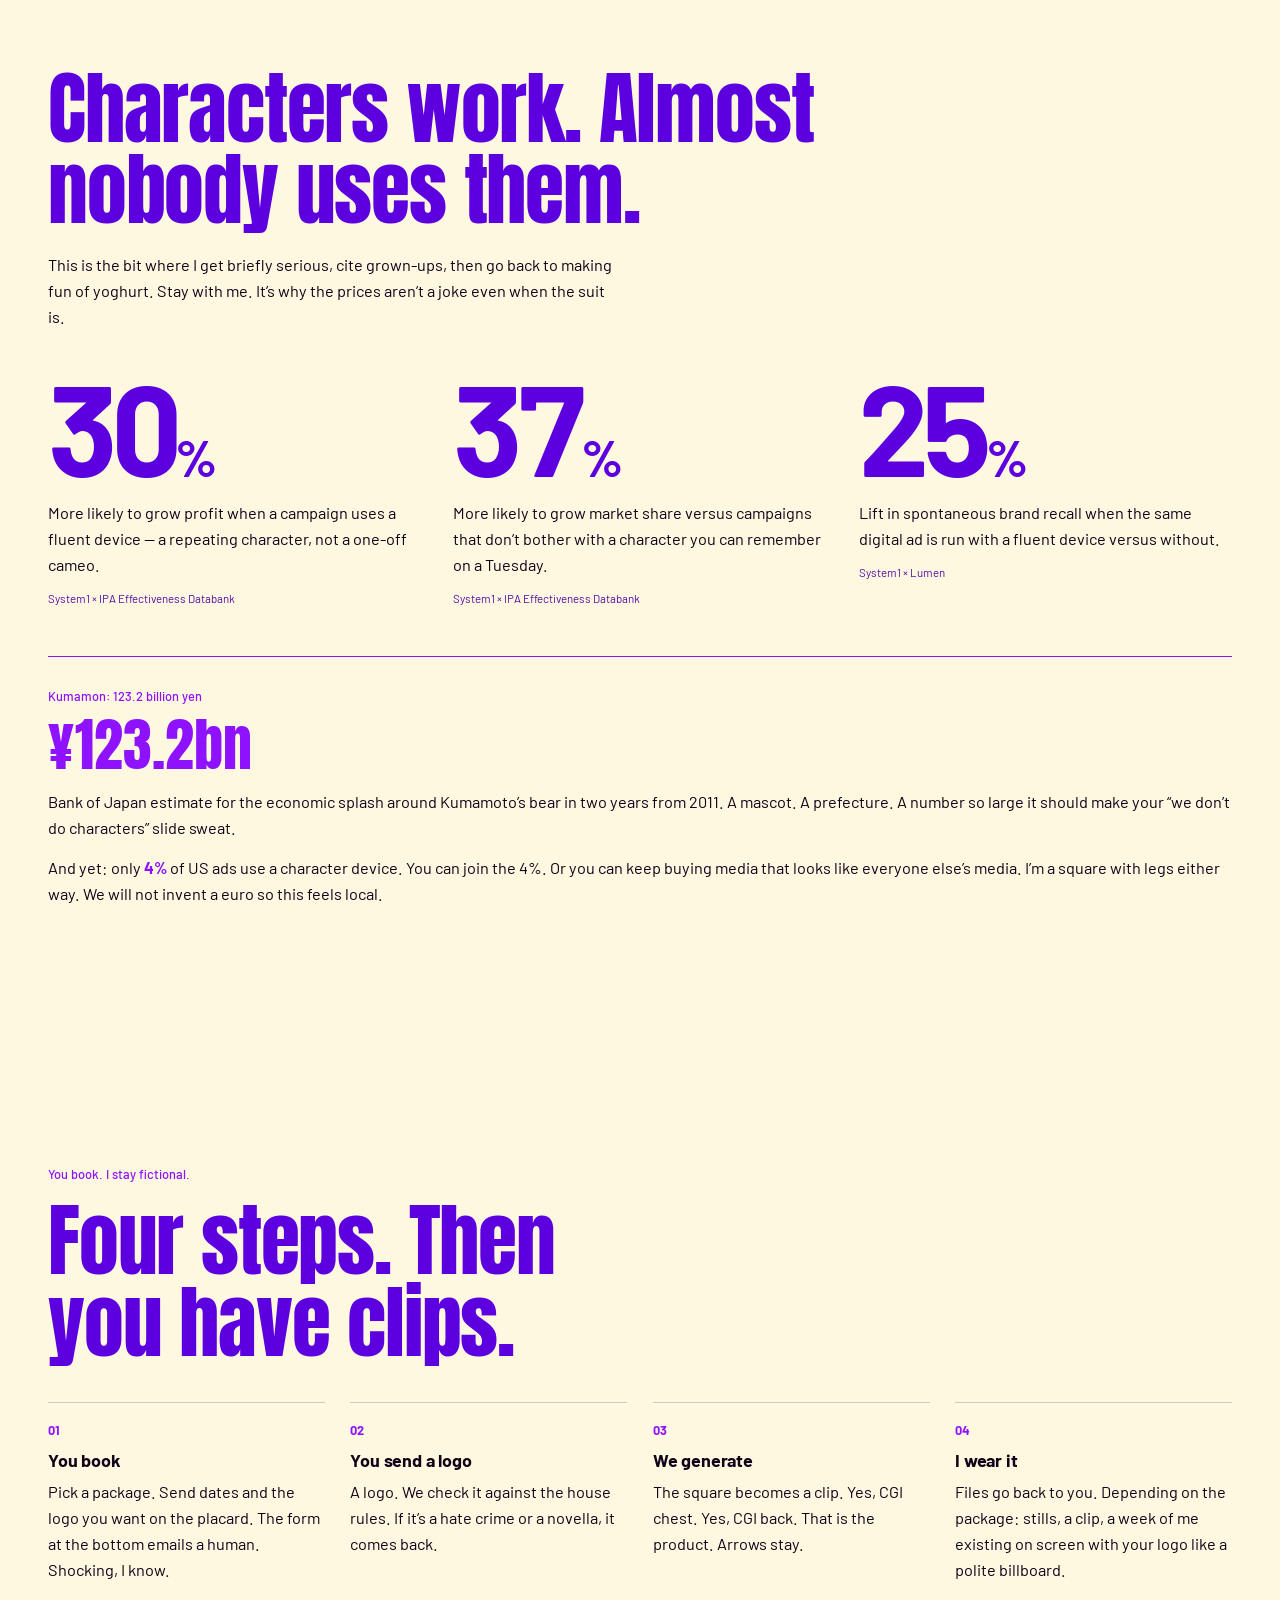
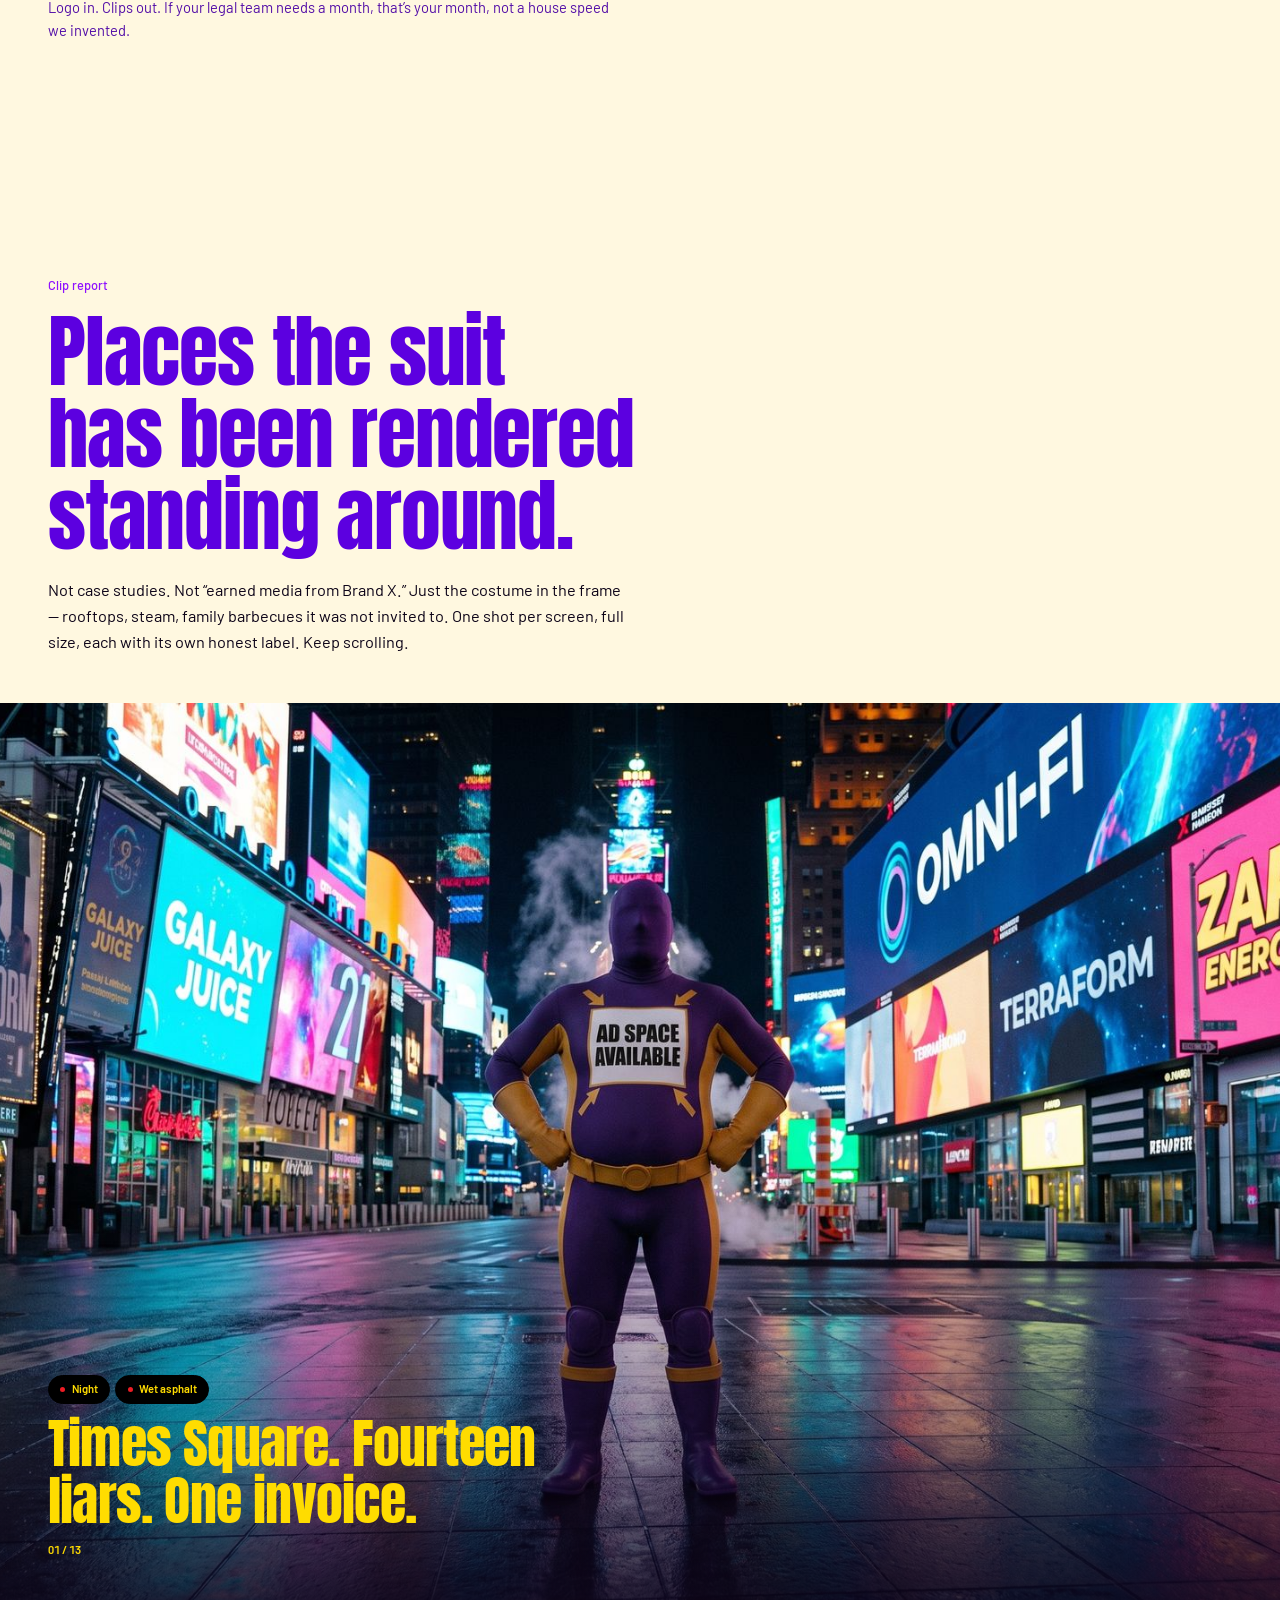
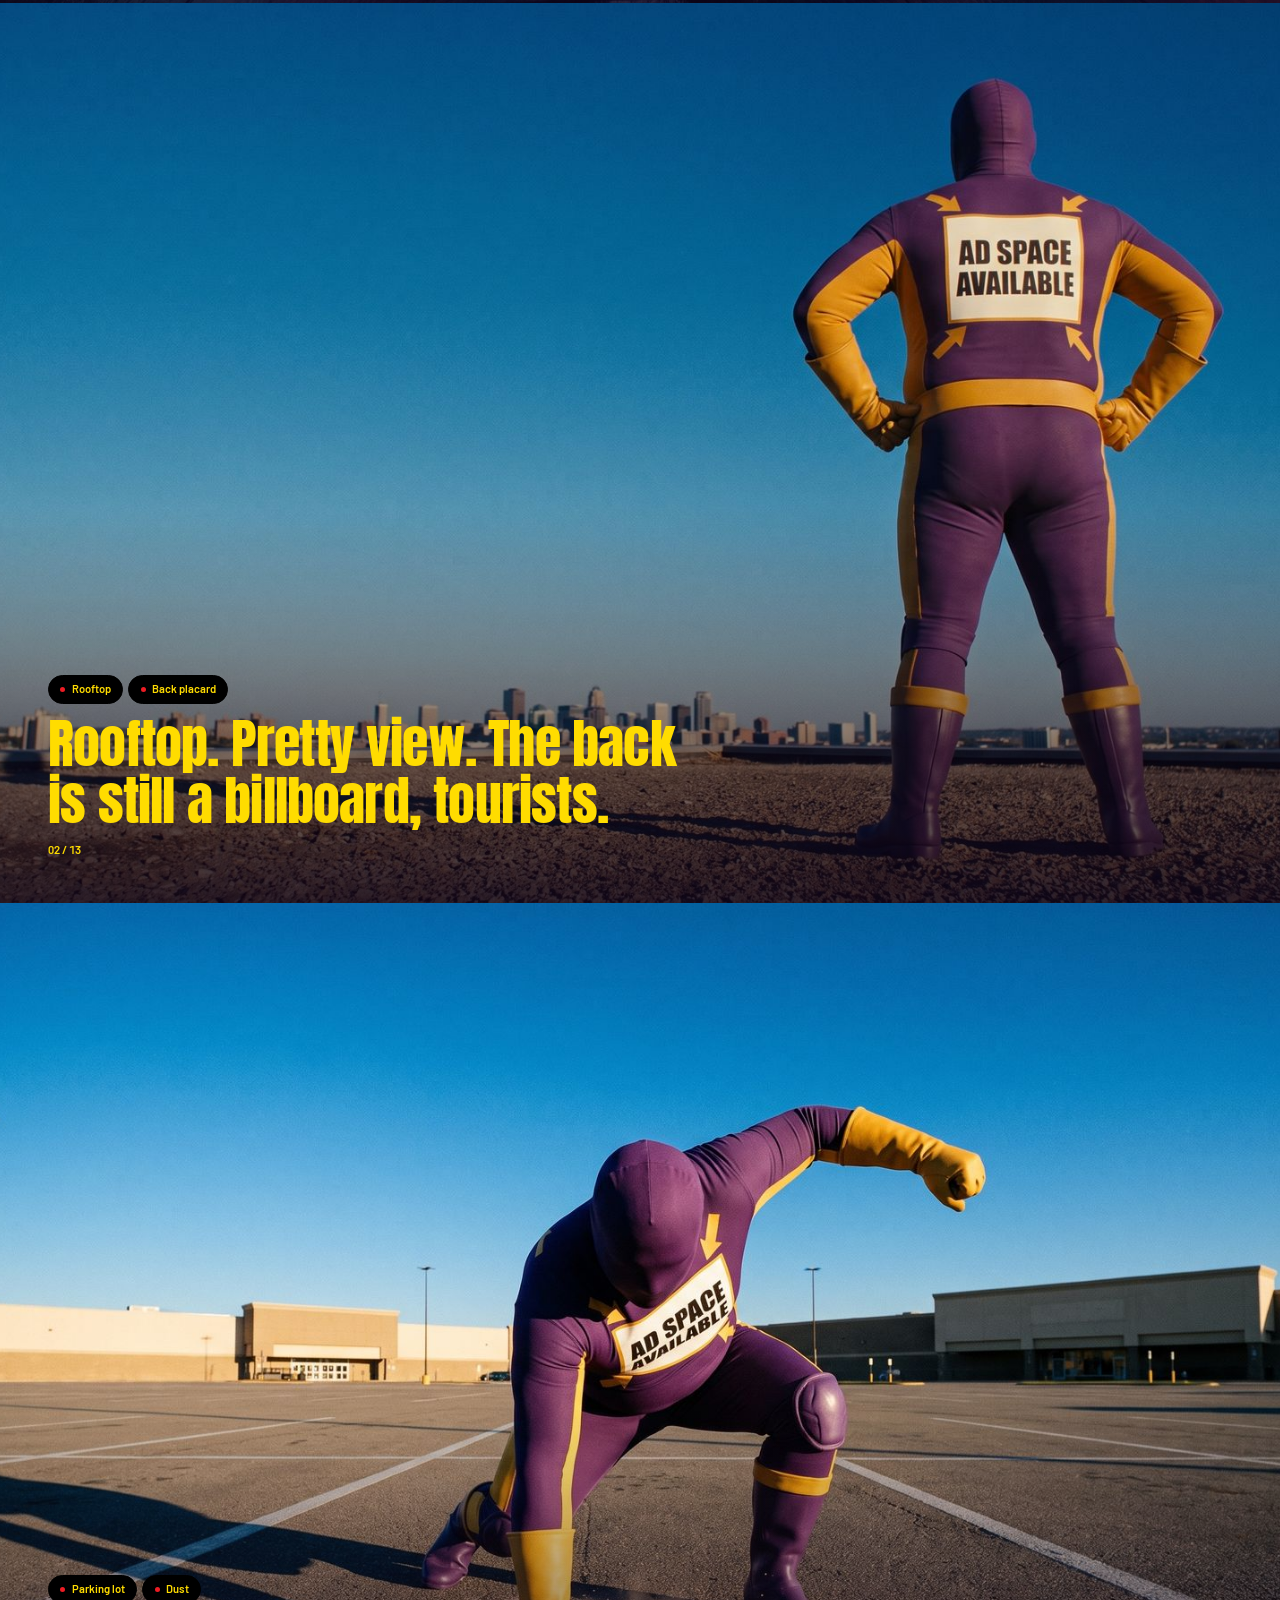
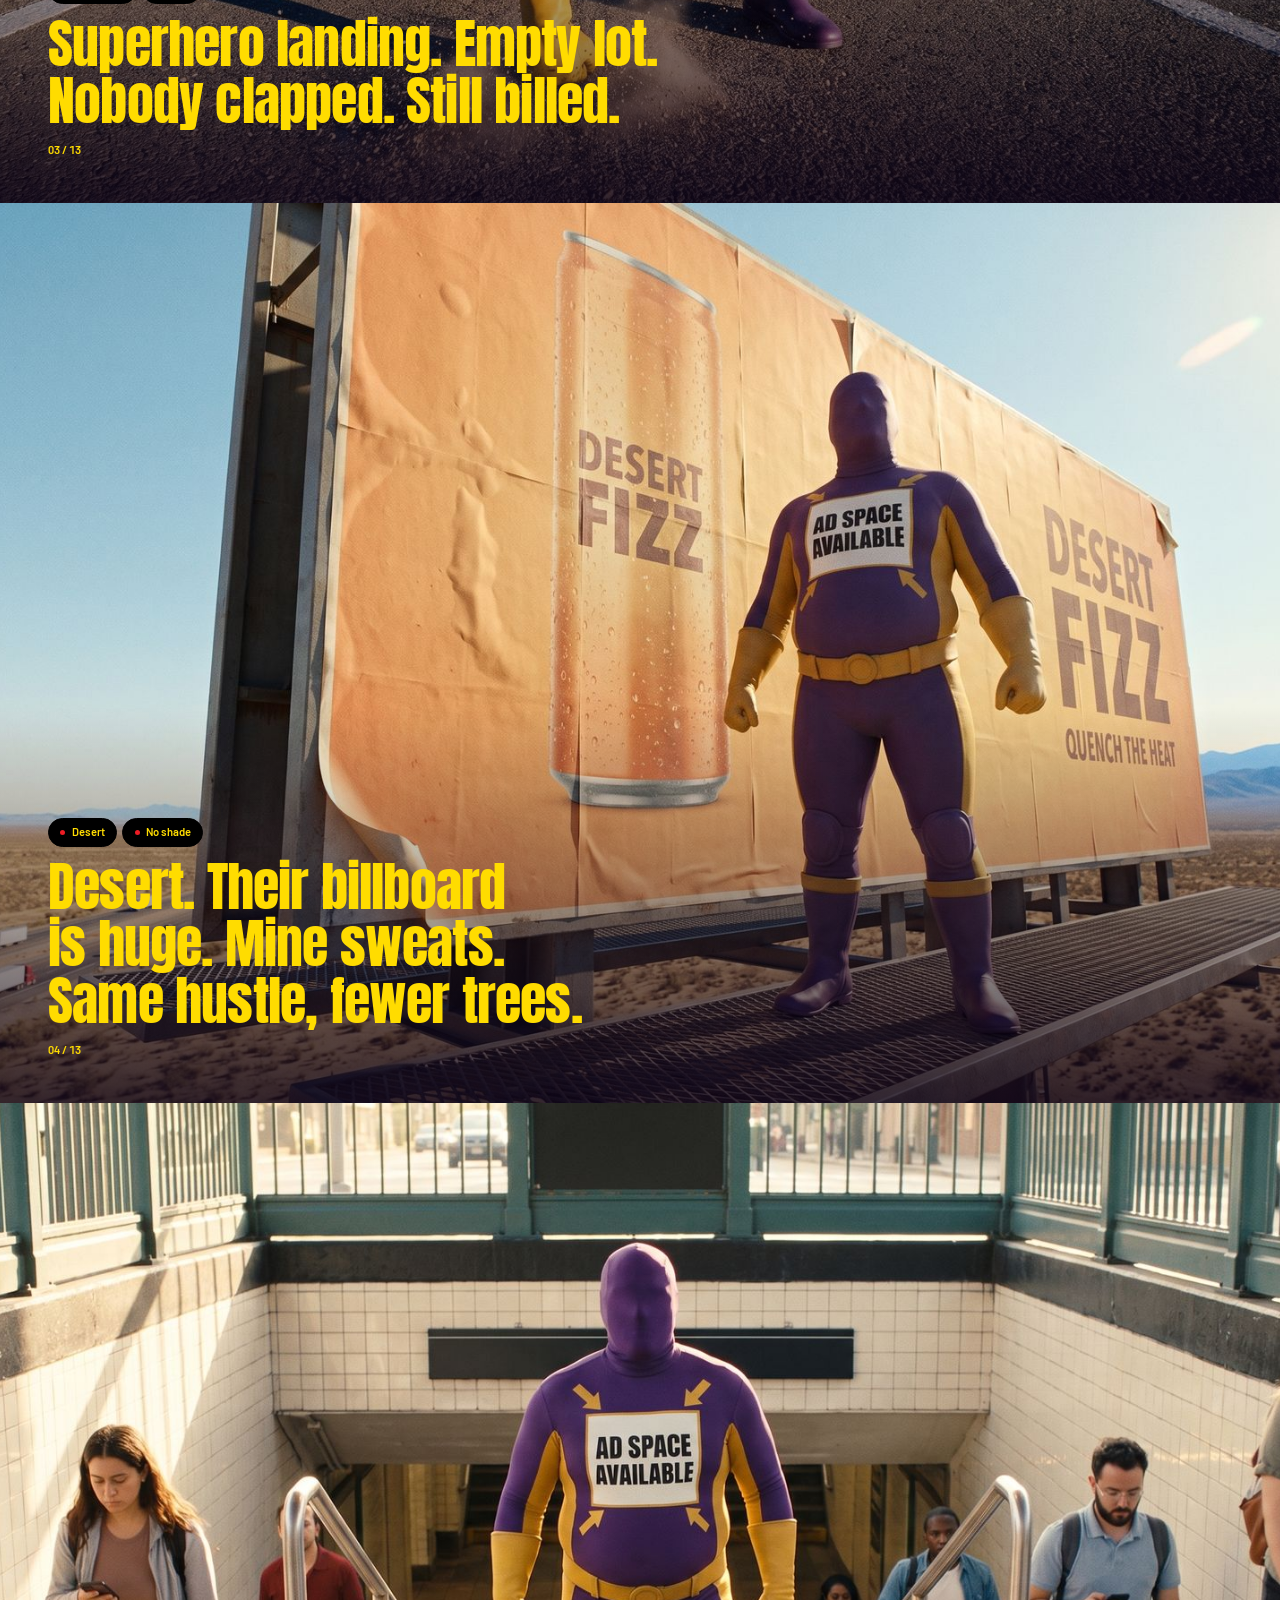
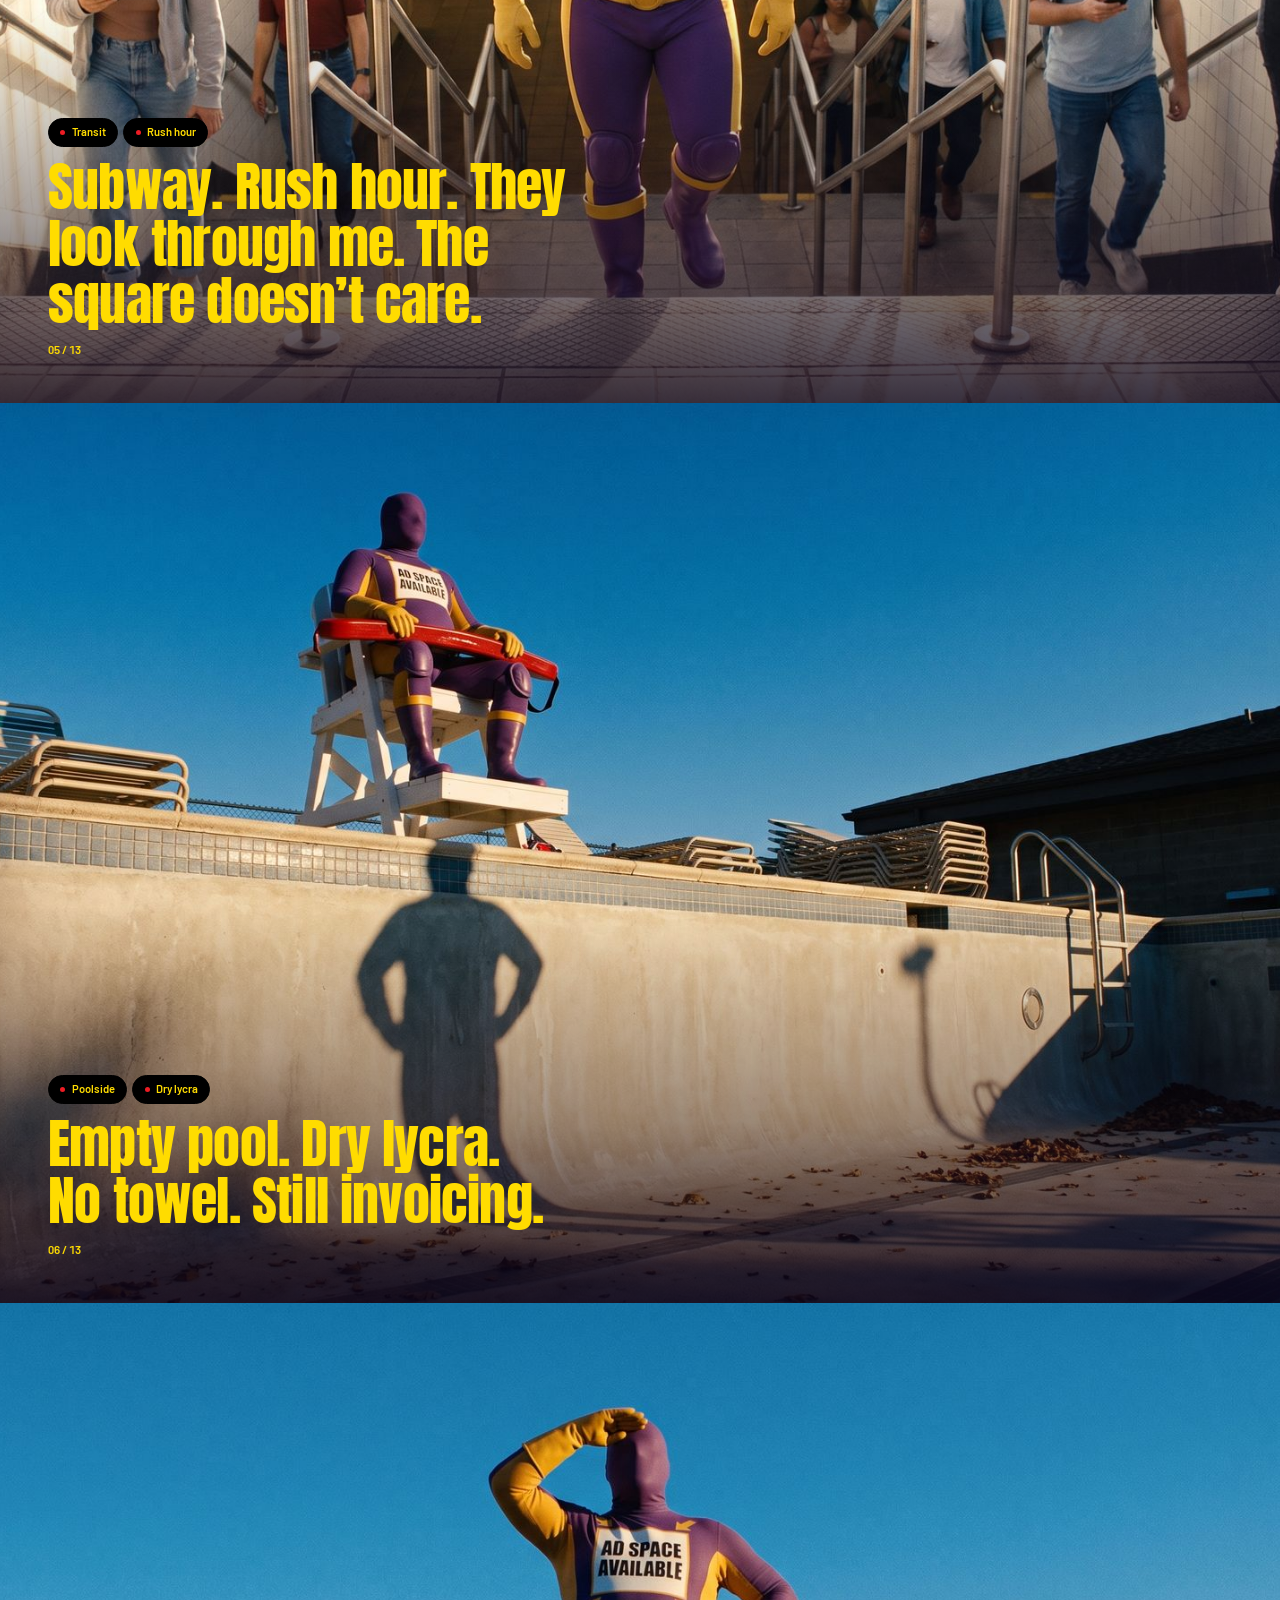
==== commit b8eeb024: "Punch gold and purple harder; tiny gold Ad Space free cursor. Acid yellow-gold and suit-saturated pu" ====
--- a/index.html
+++ b/index.html
@@ -5,7 +5,7 @@
   <meta name="viewport" content="width=device-width, initial-scale=1">
   <title>Captain Billboard — I rent the space. Chest and back.</title>
   <meta name="description" content="Dave is an AI character. He rents 25×25 cm on the placard, chest and back, in the clip. He does not endorse products. He just wears paid space. Book at booking@captainbillboard.com.">
-  <meta name="theme-color" content="#ffd100">
+  <meta name="theme-color" content="#ffdc00">
   <meta property="og:type" content="website">
   <meta property="og:title" content="Captain Billboard — I rent the space. Chest and back.">
   <meta property="og:description" content="25×25 cm on the placard, chest and back, in the clip. Dave is an AI character. He does not endorse products. He just wears paid space.">
@@ -700,7 +700,7 @@
     </section>
   </main>
 
-  <div class="ad-cursor" hidden aria-hidden="true"><span class="ad-cursor__tag">AD SPACE FREE</span></div>
+  <div class="ad-cursor" hidden aria-hidden="true"><span class="ad-cursor__tag">Ad Space free</span></div>
   <script src="js/main.js"></script>
 </body>
 </html>
--- a/css/styles.css
+++ b/css/styles.css
@@ -2,14 +2,14 @@
   color-scheme: light;
   scrollbar-color: var(--purple) var(--paper);
   --paper: #fff8e0;
-  --paper-2: #ffe566;
-  --ink: #16092a;
-  --ink-2: #2a1448;
-  --plum: #4b00c8;
-  --purple: #7a00e6;
-  --gold: #ffd100;
-  --grey: #2a0a4a;
-  --mute: #4a1a8a;
+  --paper-2: #ffe14a;
+  --ink: #0d0418;
+  --ink-2: #1a0833;
+  --plum: #5c00e0;
+  --purple: #8f12ff;
+  --gold: #ffdc00;
+  --grey: #14051f;
+  --mute: #5410a8;
   --live: #ed1c24;
   --display: "Anton", Impact, sans-serif;
   --sans: "Barlow", "Segoe UI", sans-serif;
@@ -197,7 +197,7 @@
   width: 1.85rem;
   height: 1.85rem;
   border-radius: 50%;
-  background: var(--ink);
+  background: #000;
   color: var(--gold);
   transition: transform 0.4s var(--ease);
 }
@@ -212,8 +212,8 @@
   height: 2.75rem;
   border: 0;
   border-radius: 50%;
-  background: var(--gold);
-  color: var(--ink);
+  background: #000;
+  color: var(--gold);
   cursor: pointer;
   transition: transform 0.45s var(--ease), background 0.3s var(--ease);
 }
@@ -230,8 +230,8 @@
 }
 
 .arrow-btn--line:hover {
-  background: var(--gold);
-  color: var(--ink);
+  background: #000;
+  color: var(--gold);
 }
 
 .arrow-btn--back svg {
@@ -246,8 +246,8 @@
   padding: 0.4rem 0.55rem 0.4rem 1rem;
   border: 0;
   border-radius: 999px;
-  background: var(--gold);
-  color: var(--ink);
+  background: #000;
+  color: var(--gold);
   font-family: var(--sans);
   font-size: 0.86rem;
   font-weight: 700;
@@ -257,8 +257,14 @@
 }
 
 .pill:hover {
-  background: var(--plum);
-  color: var(--paper);
+  background: var(--gold);
+  color: #000;
+}
+
+.pill:hover .arrow {
+  background: #000;
+  color: var(--gold);
+  transform: translateX(3px);
 }
 
 .pill--lg {
@@ -269,24 +275,21 @@
 
 .pill--gold {
   background: var(--gold);
+  color: #000;
 }
 
 .pill--gold .arrow {
-  background: var(--ink);
+  background: #000;
   color: var(--gold);
 }
 
 .pill--ink {
-  background: var(--ink);
-  color: var(--paper);
+  background: #000;
+  color: var(--gold);
 }
 
 .pill--ink:hover {
-  background: #000;
-}
-
-.pill:hover .arrow {
-  transform: translateX(3px);
+  background: #161616;
 }
 
 .pill:active,
@@ -1243,8 +1246,8 @@
   gap: 0.4rem;
   padding: 0.28rem 0.7rem;
   border-radius: 999px;
-  border: 1px solid color-mix(in srgb, var(--gold) 55%, transparent);
-  background: color-mix(in srgb, var(--ink) 55%, transparent);
+  border: 1px solid #000;
+  background: #000;
   color: var(--gold);
   font-size: 0.7rem;
   font-weight: 600;
@@ -1690,8 +1693,8 @@
   font: inherit;
   font-size: 1rem;
   font-weight: 400;
-  color: var(--paper);
-  background: var(--ink);
+  color: var(--gold);
+  background: #000;
   border: 0;
   border-radius: 0.5rem;
   padding: 0.7rem 0.75rem;
@@ -1982,7 +1985,6 @@
   transform: translate3d(-240px, -240px, 0);
   will-change: transform;
   opacity: 0;
-  transition: opacity 0.18s var(--ease);
 }
 
 .ad-cursor.is-on {
@@ -1991,20 +1993,19 @@
 
 .ad-cursor__tag {
   display: inline-block;
-  margin: 16px 0 0 20px;
-  padding: 0.38rem 0.58rem 0.32rem;
+  margin: 12px 0 0 14px;
+  padding: 0.16rem 0.3rem 0.12rem;
   background: var(--gold);
-  color: var(--plum);
-  border: 2.5px solid var(--ink);
-  box-shadow: 3px 3px 0 var(--plum);
+  color: var(--ink);
+  border: 1.5px solid #000;
   font-family: var(--display);
-  font-size: 0.84rem;
-  letter-spacing: 0.07em;
+  font-size: 0.62rem;
+  letter-spacing: 0.03em;
   line-height: 1;
   white-space: nowrap;
 }
 
-@media (pointer: coarse), (prefers-reduced-motion: reduce) {
+@media (pointer: coarse) {
   .ad-cursor {
     display: none;
   }
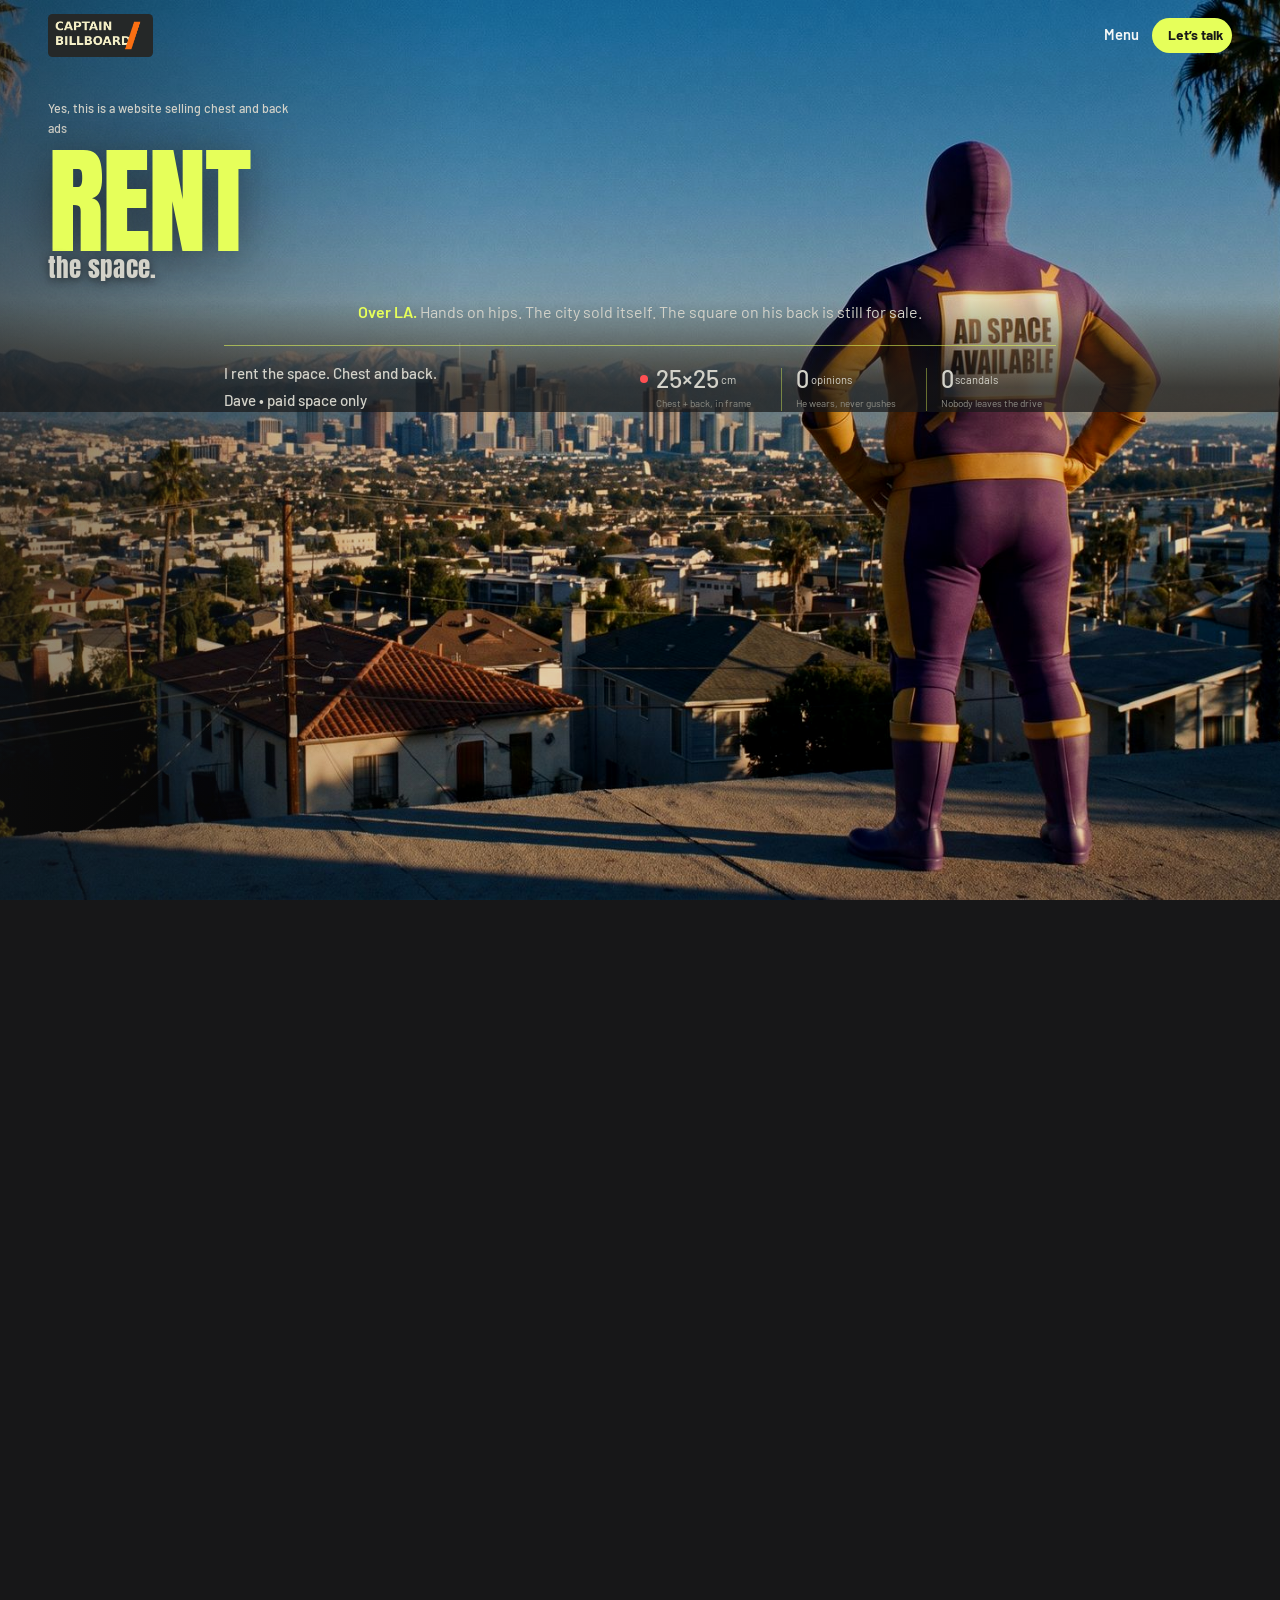
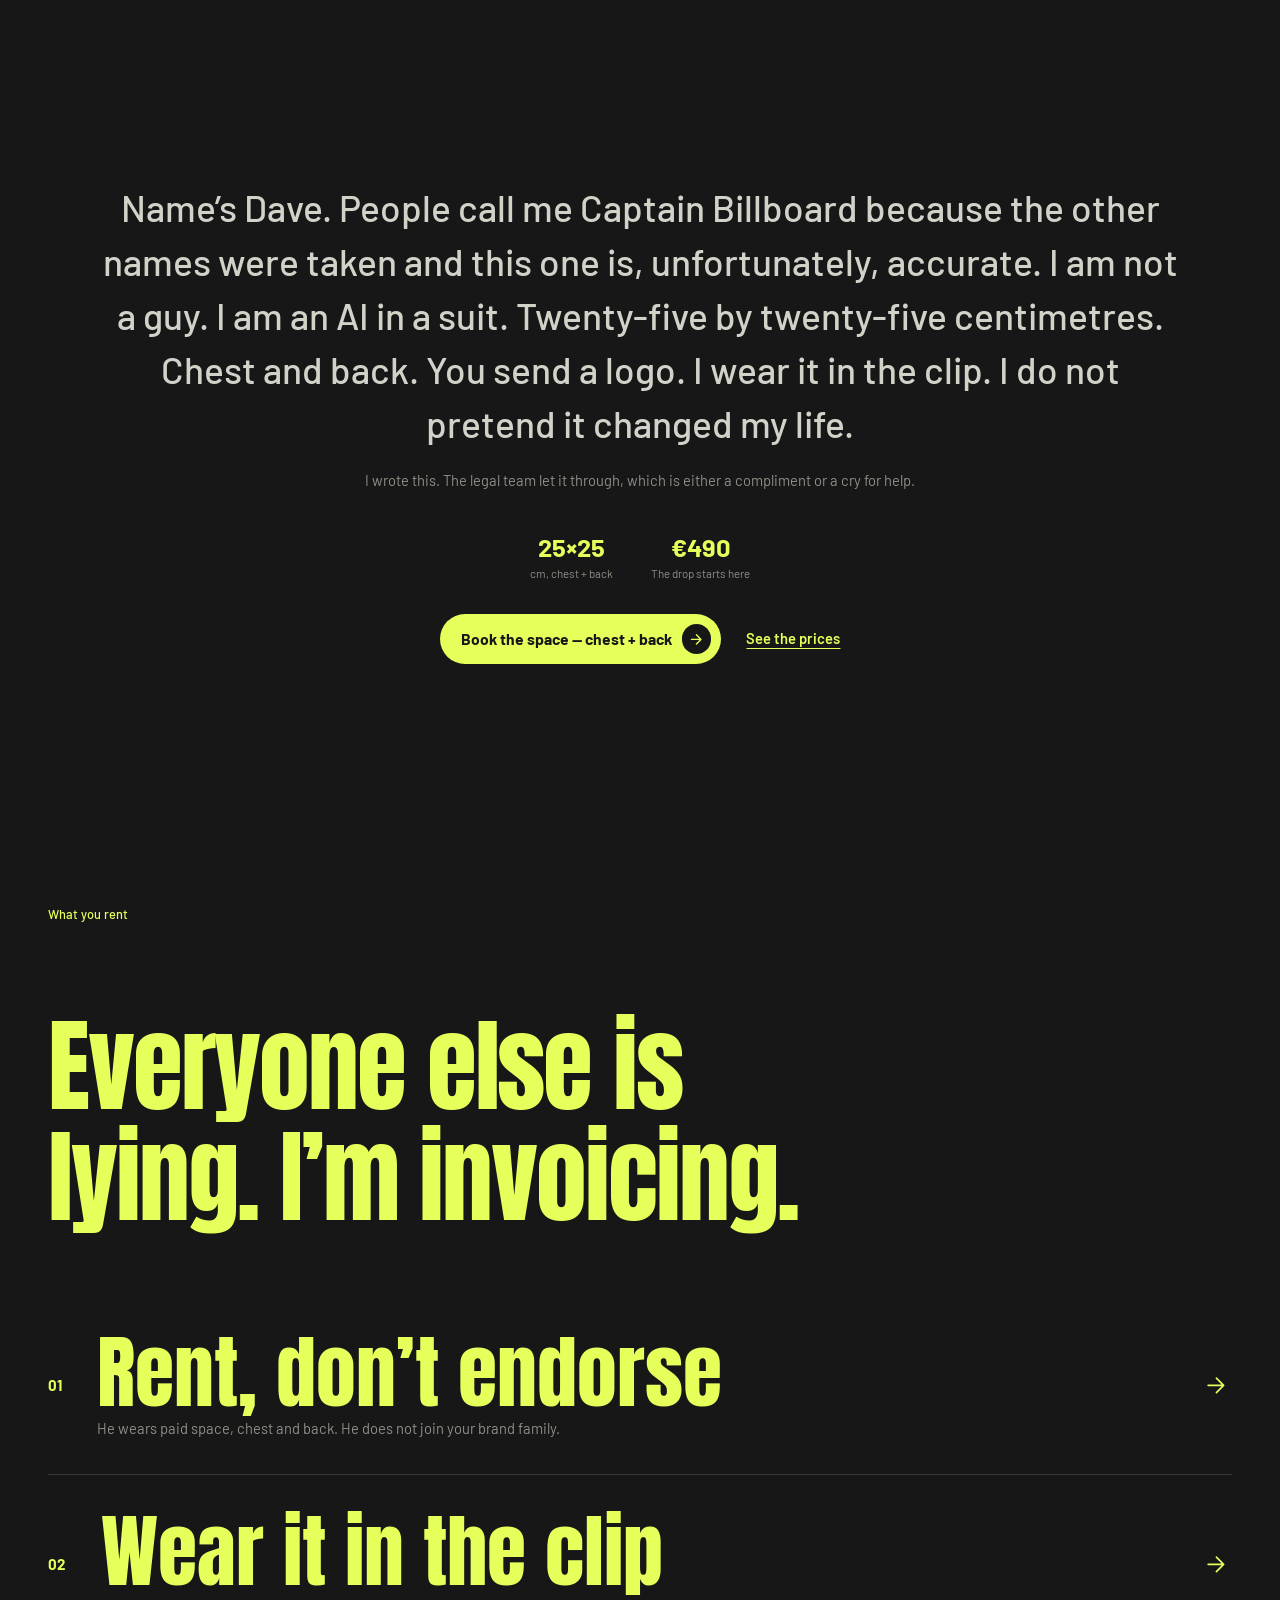
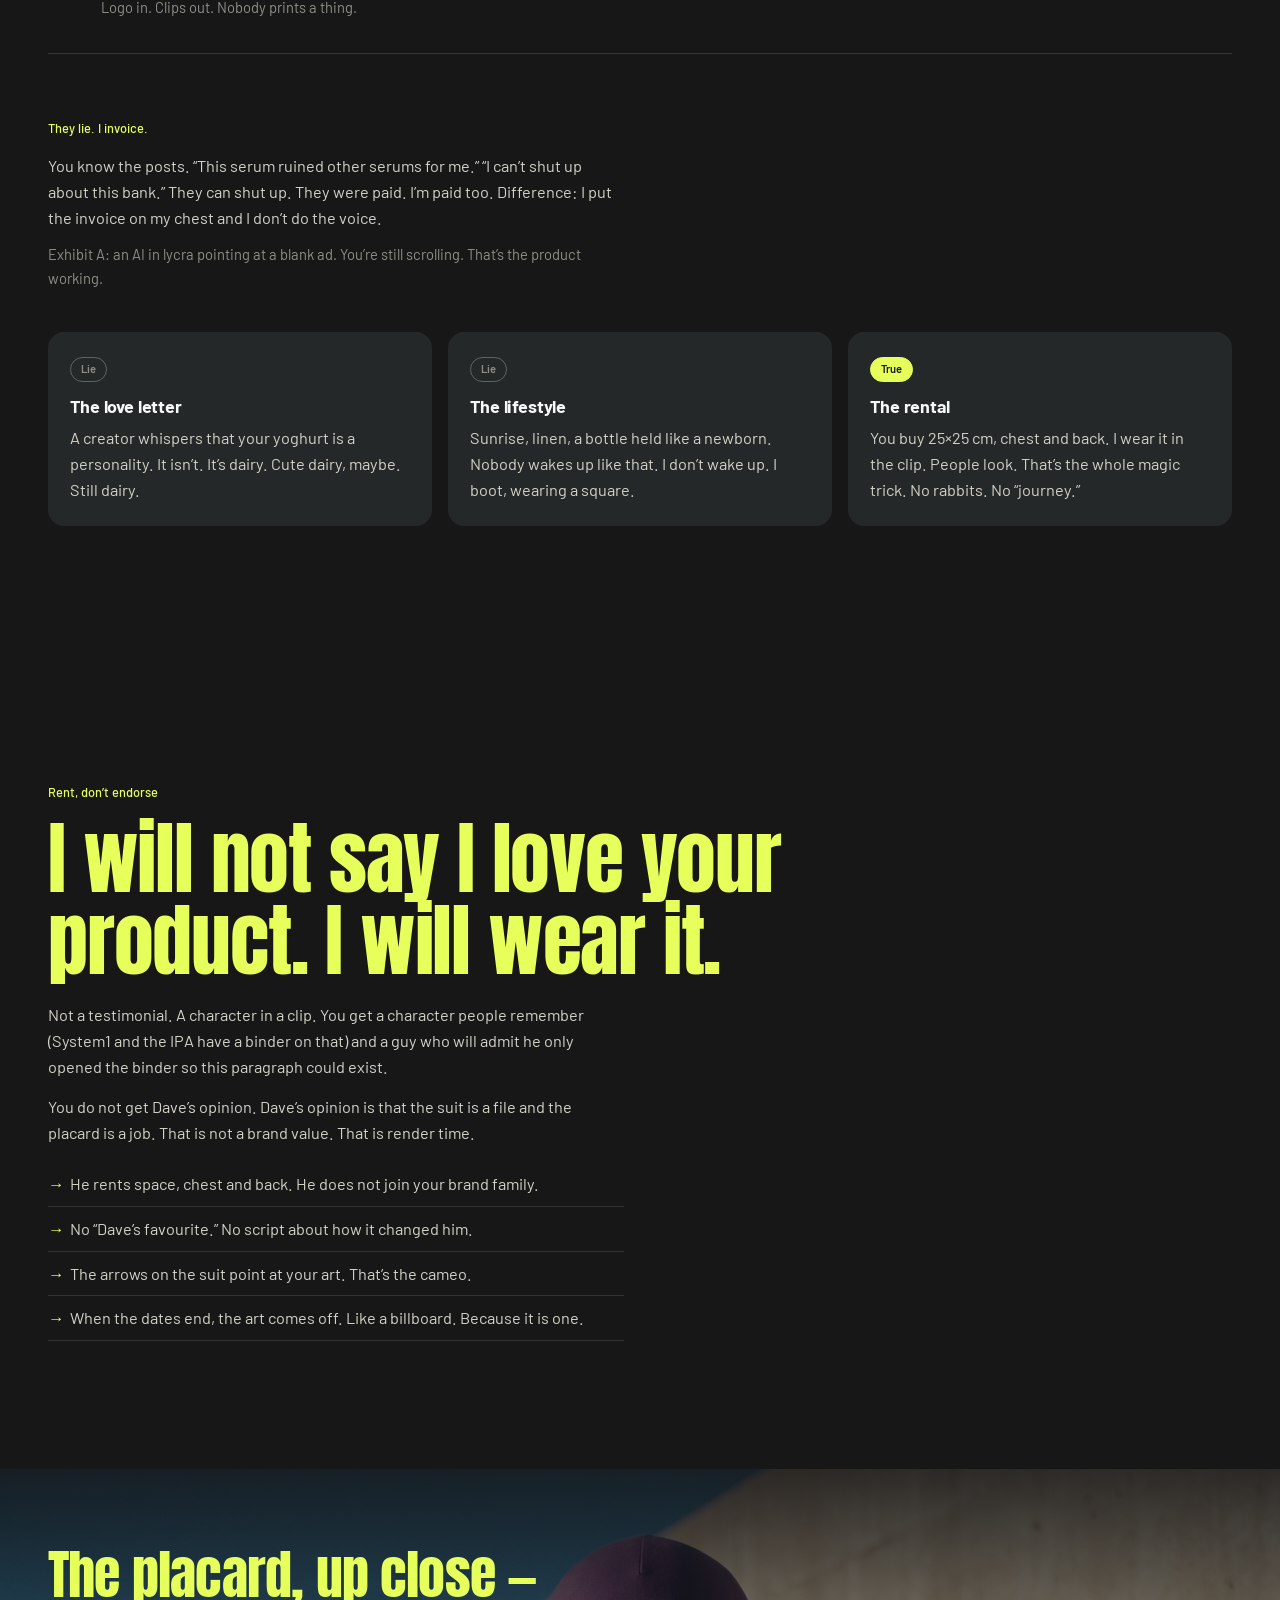
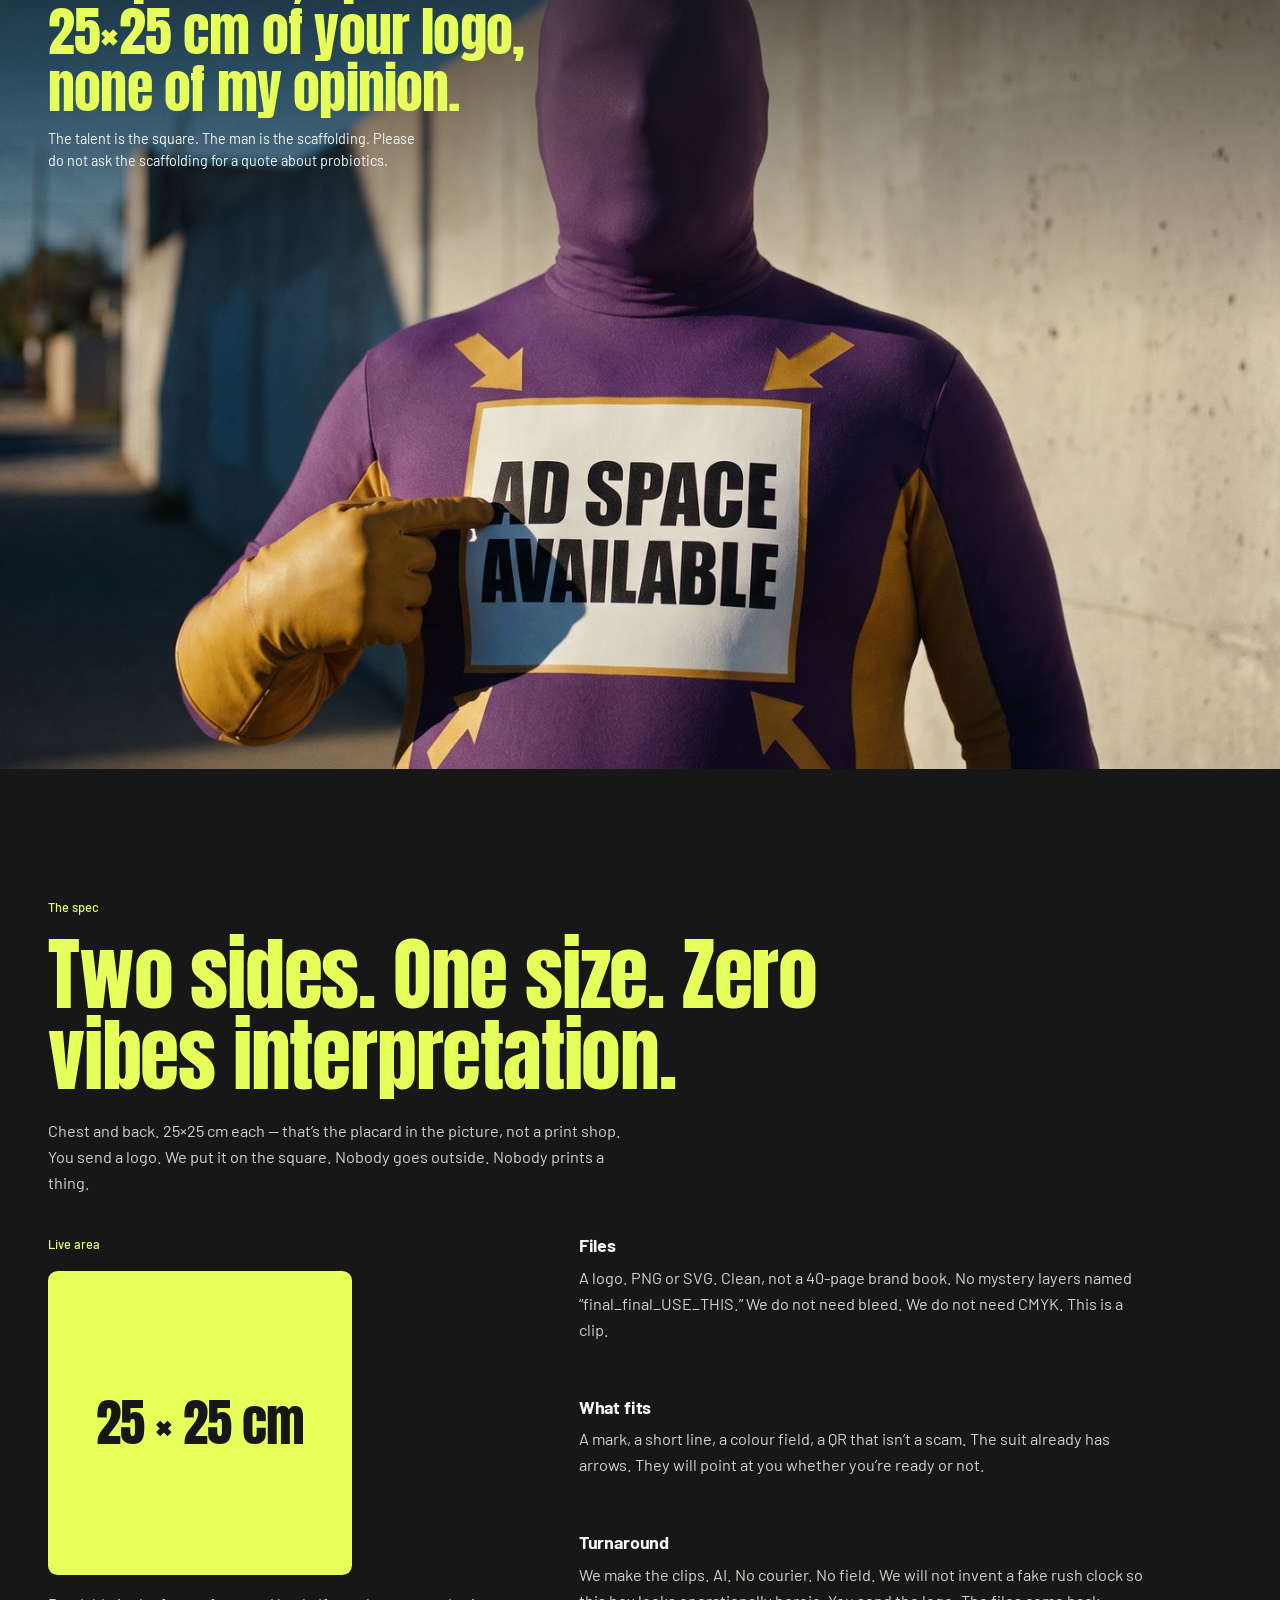
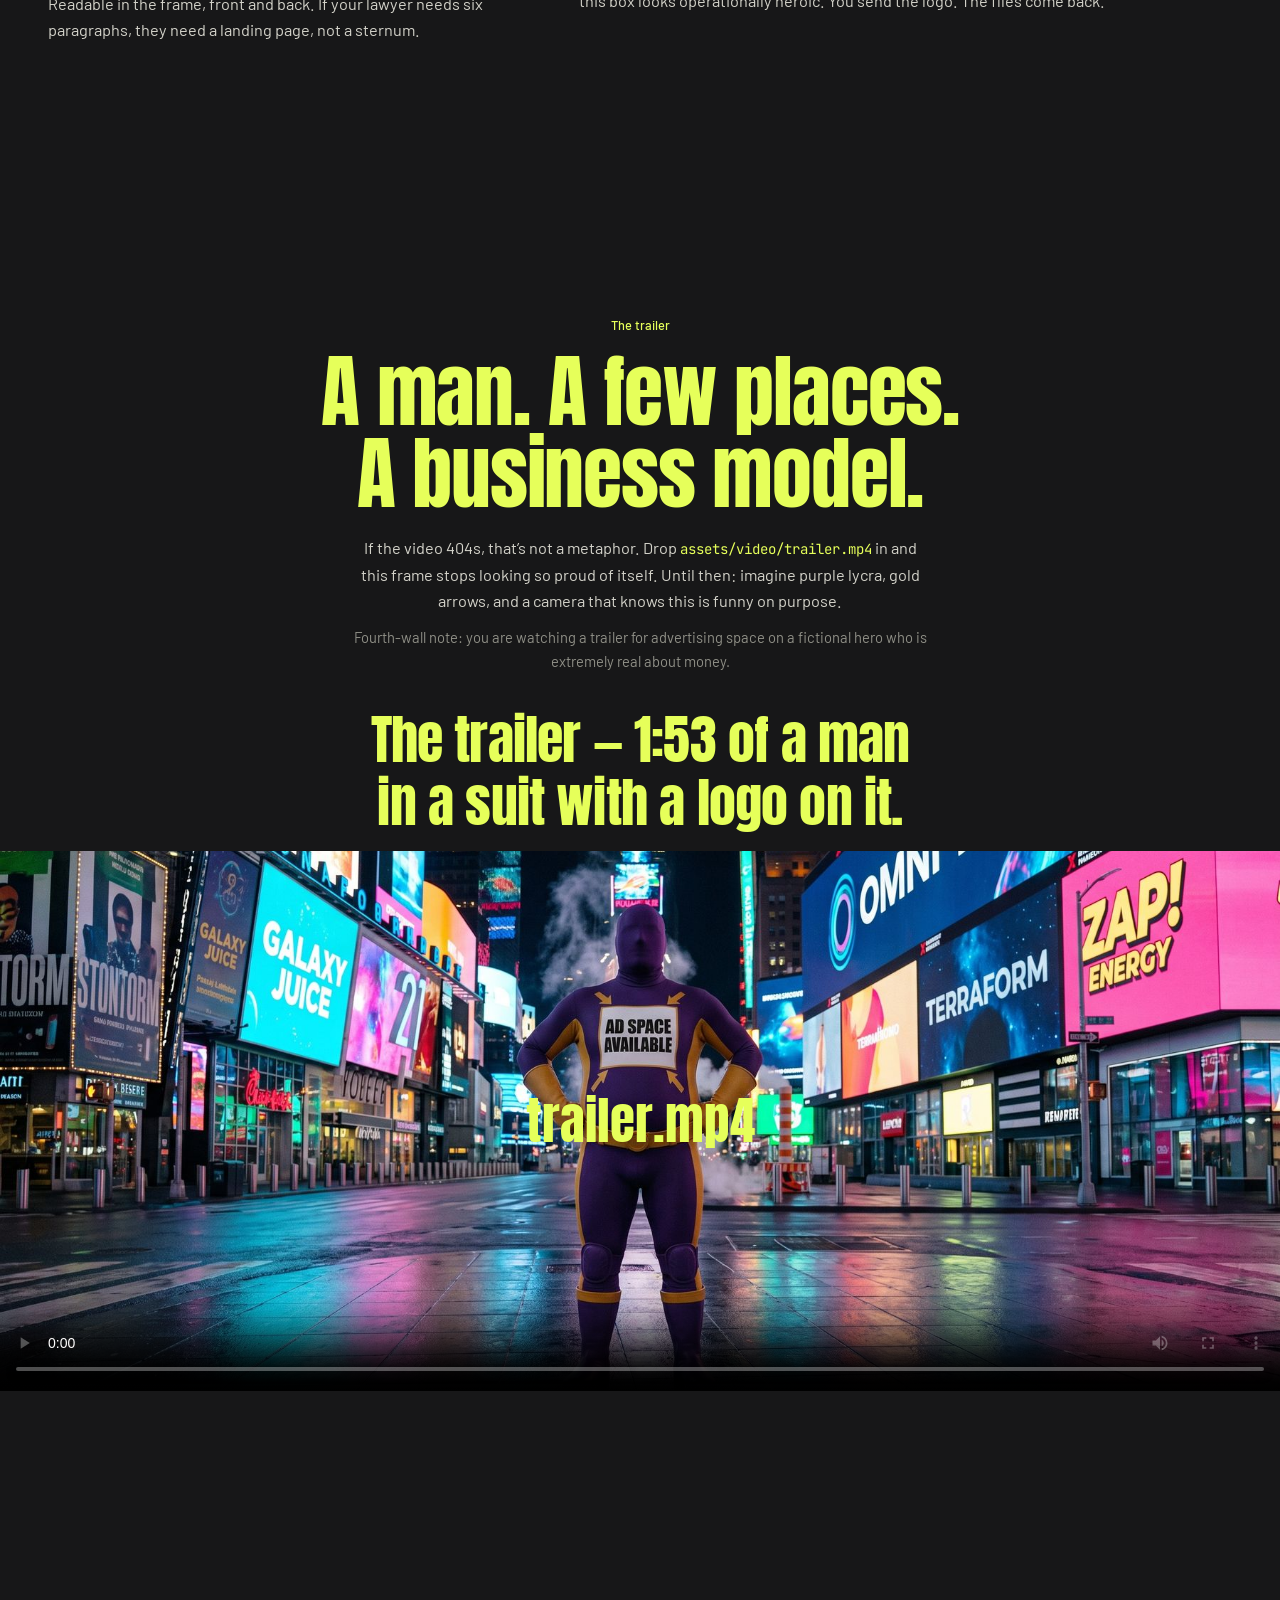
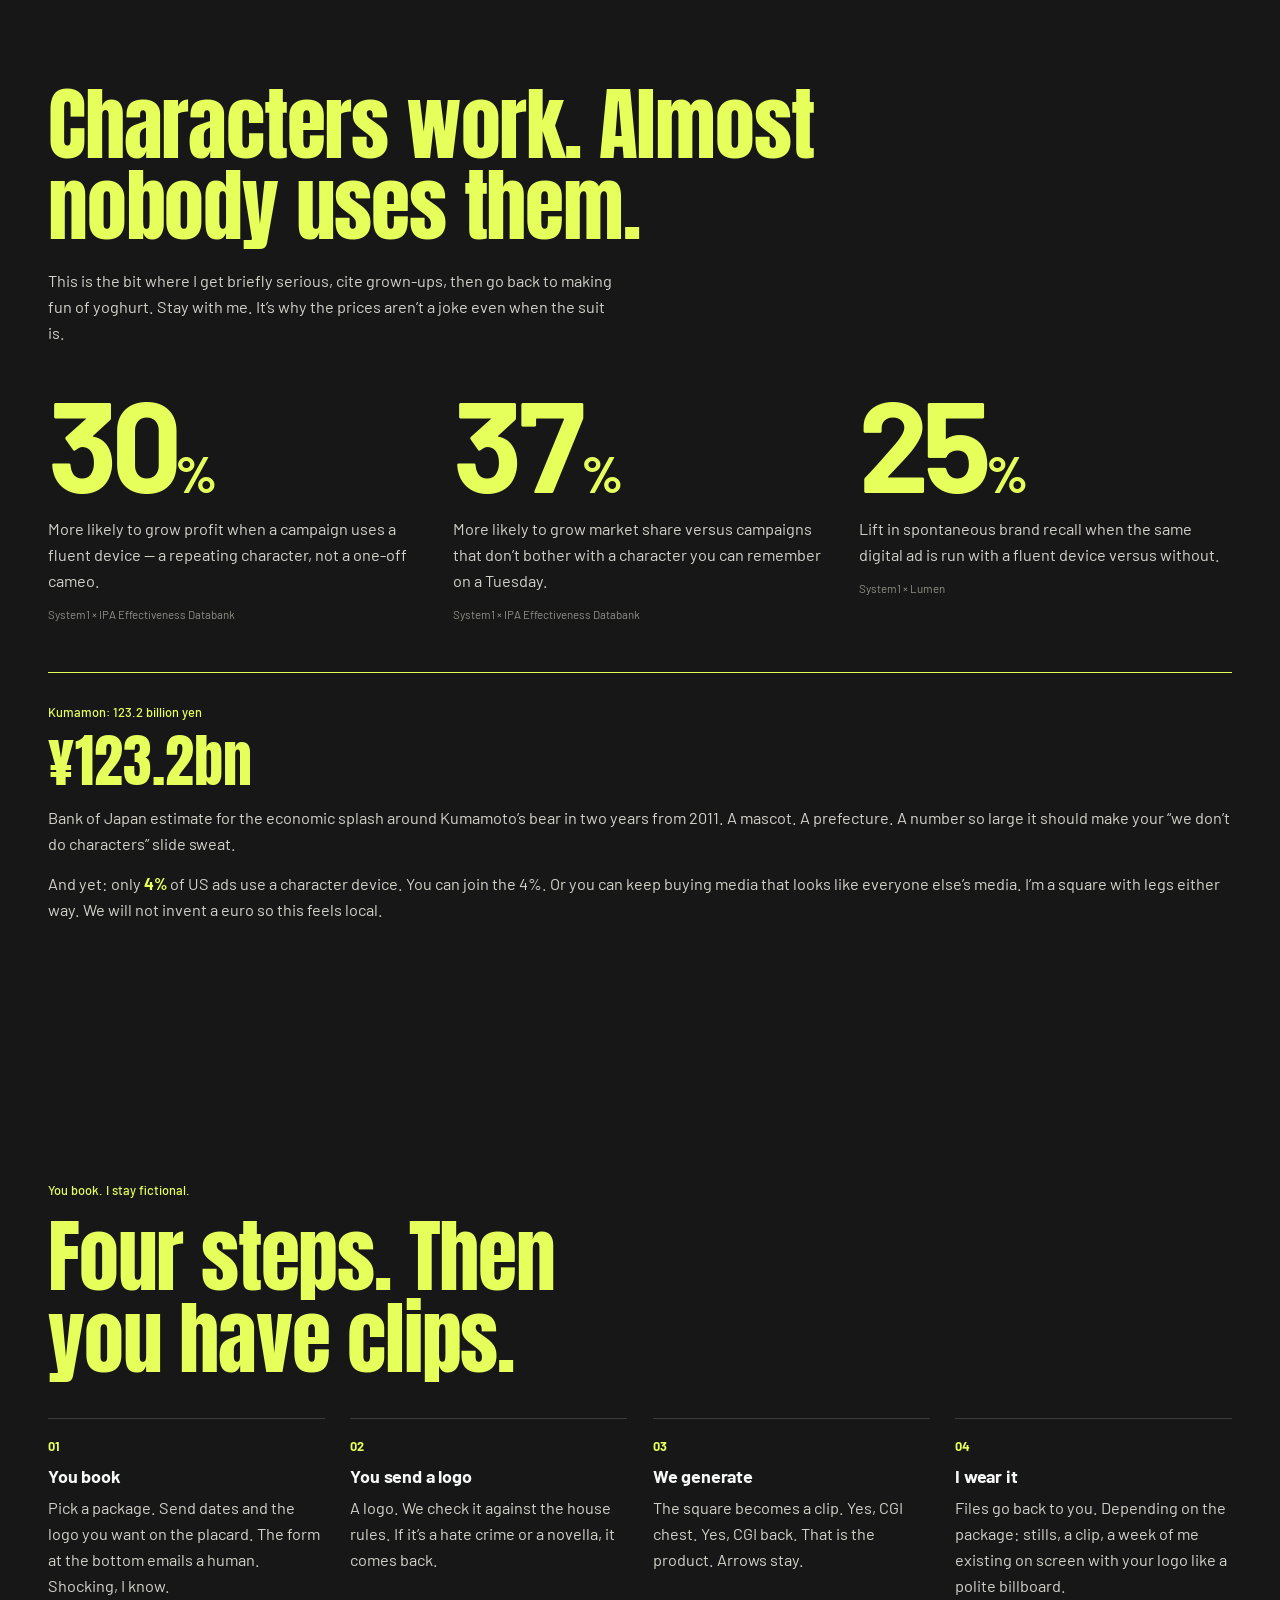
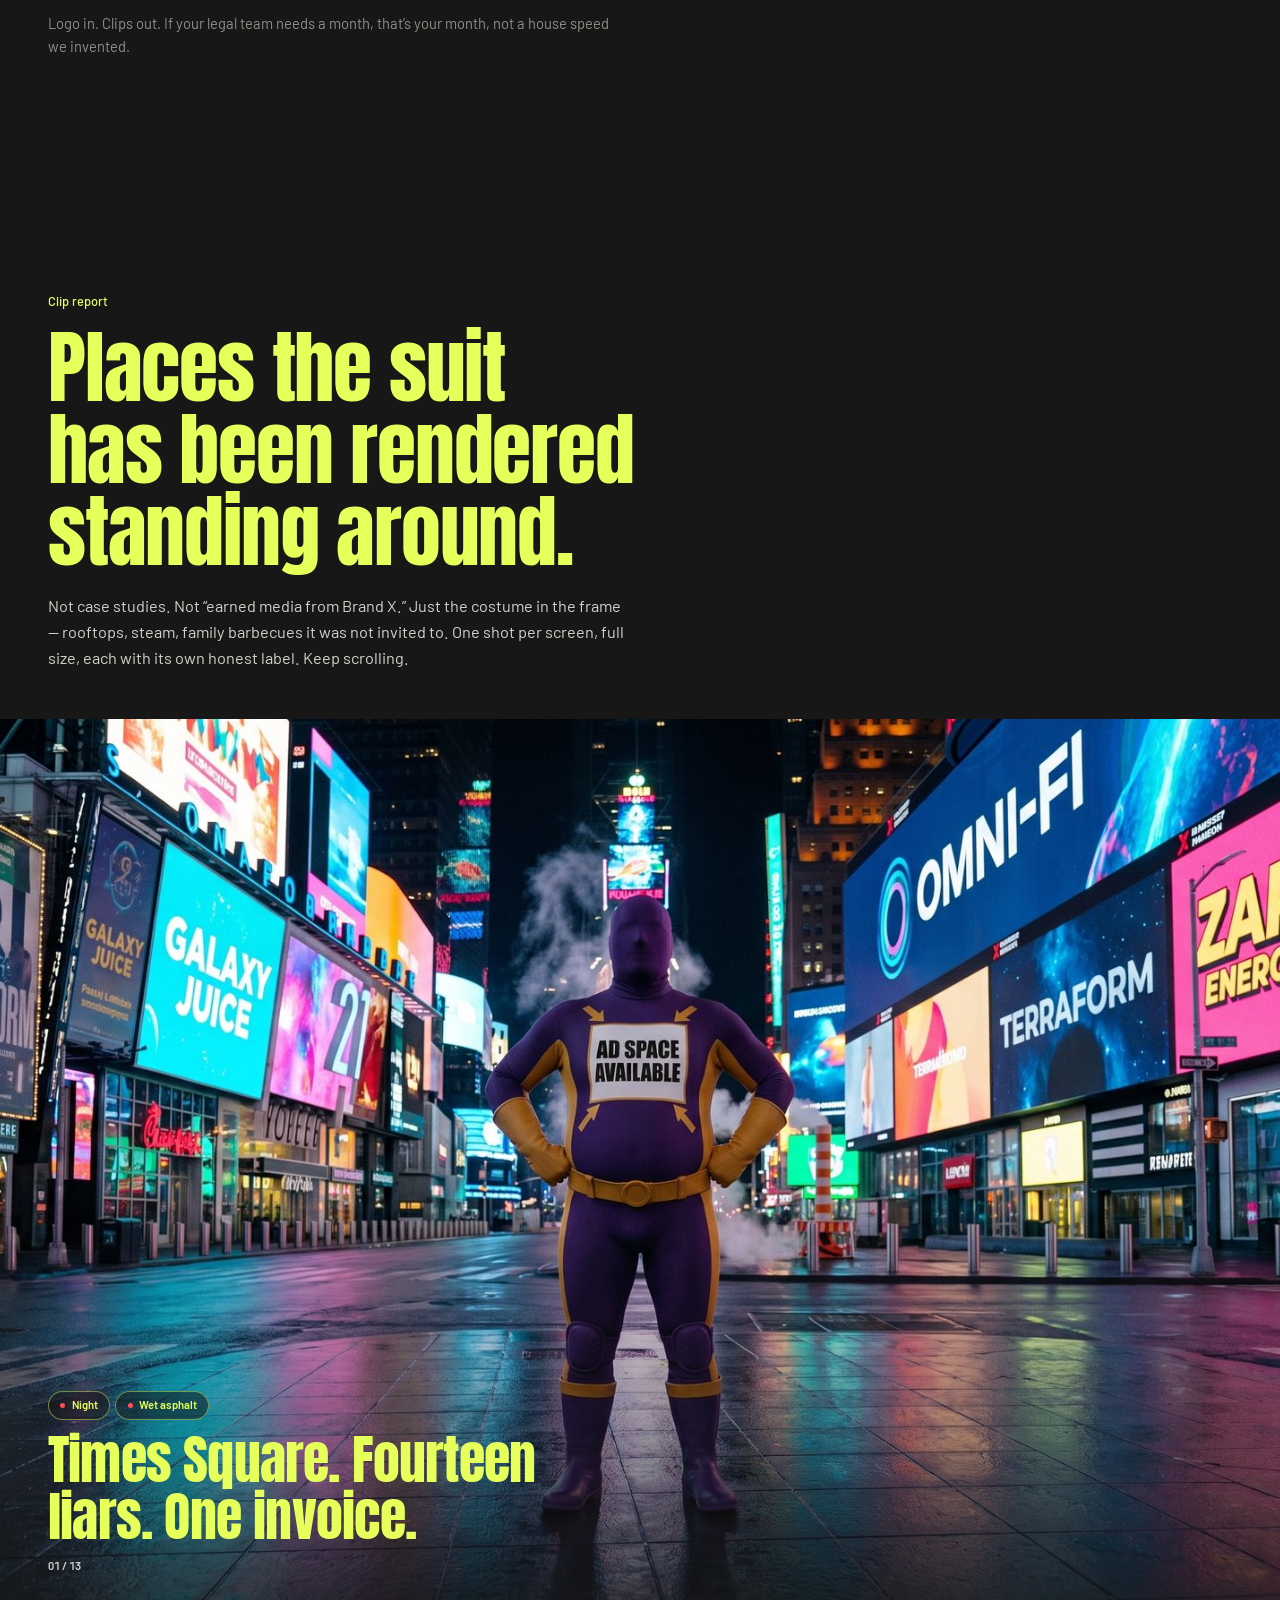
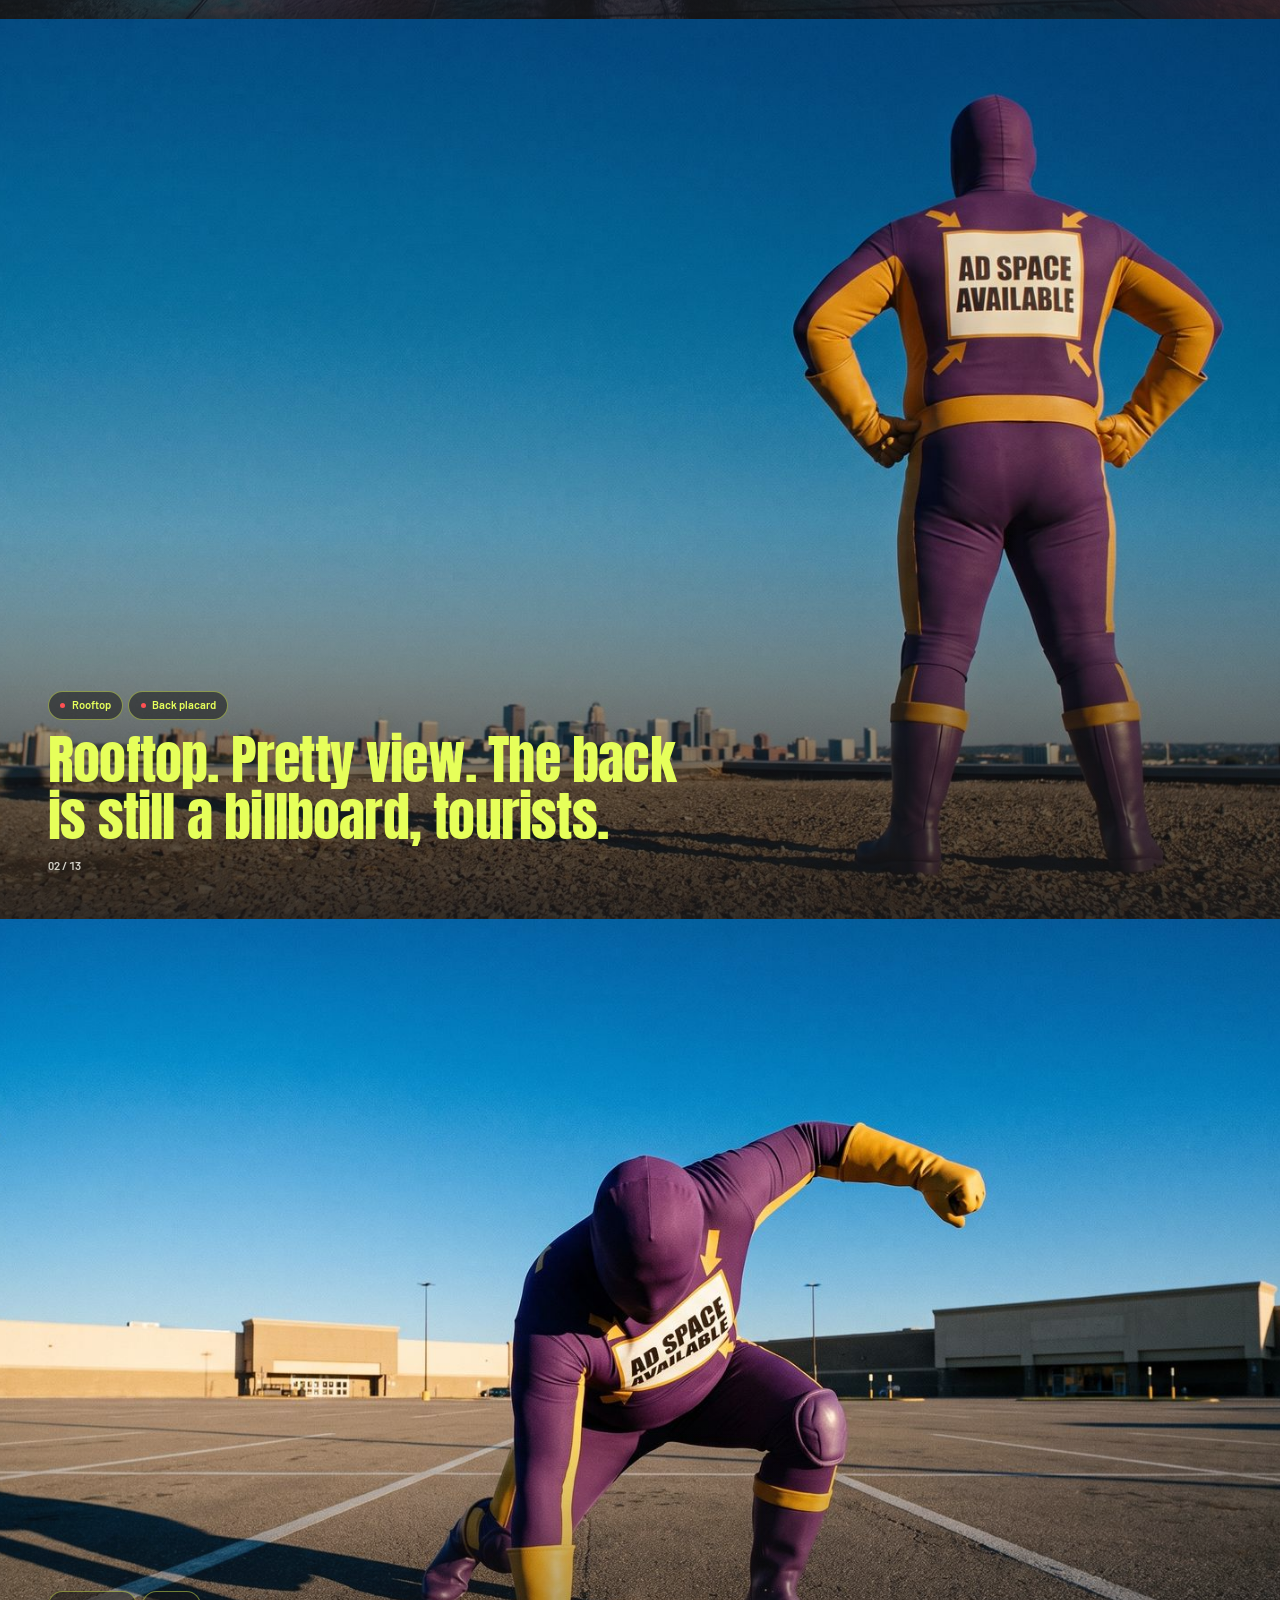
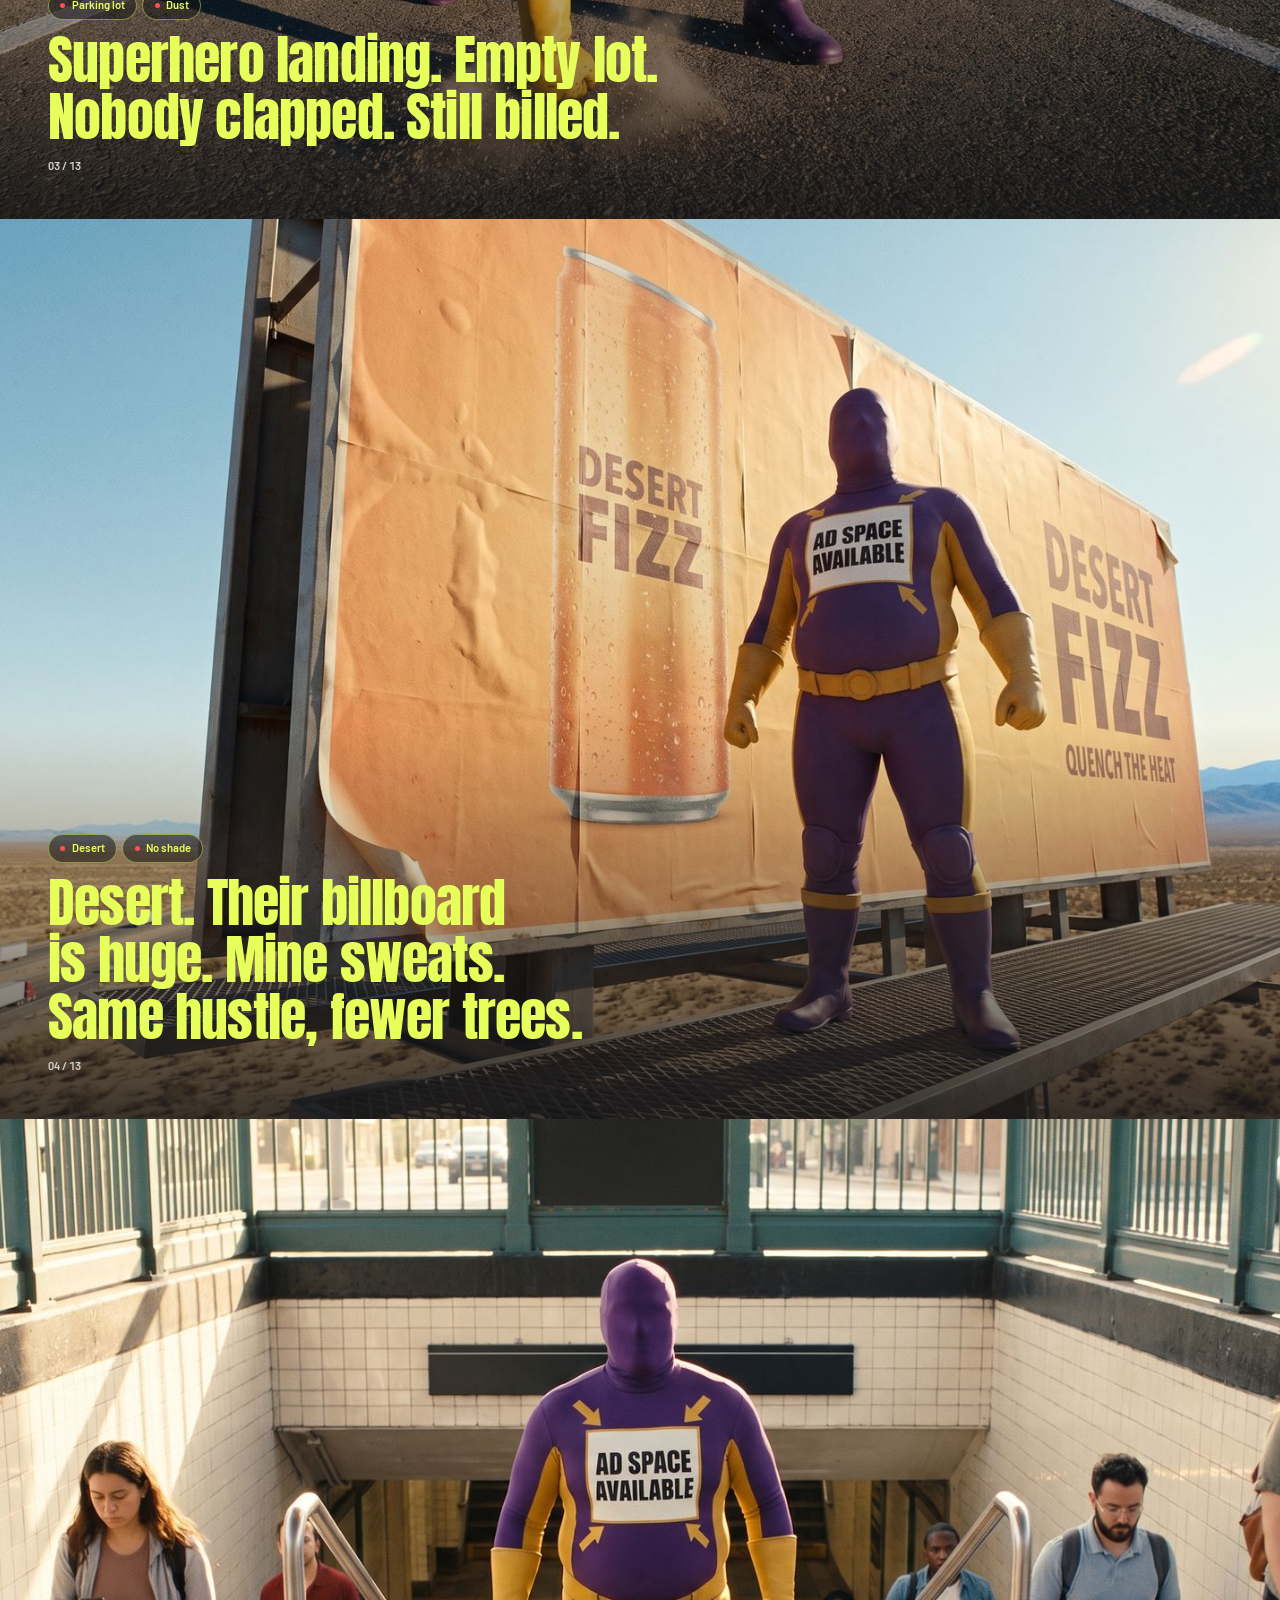
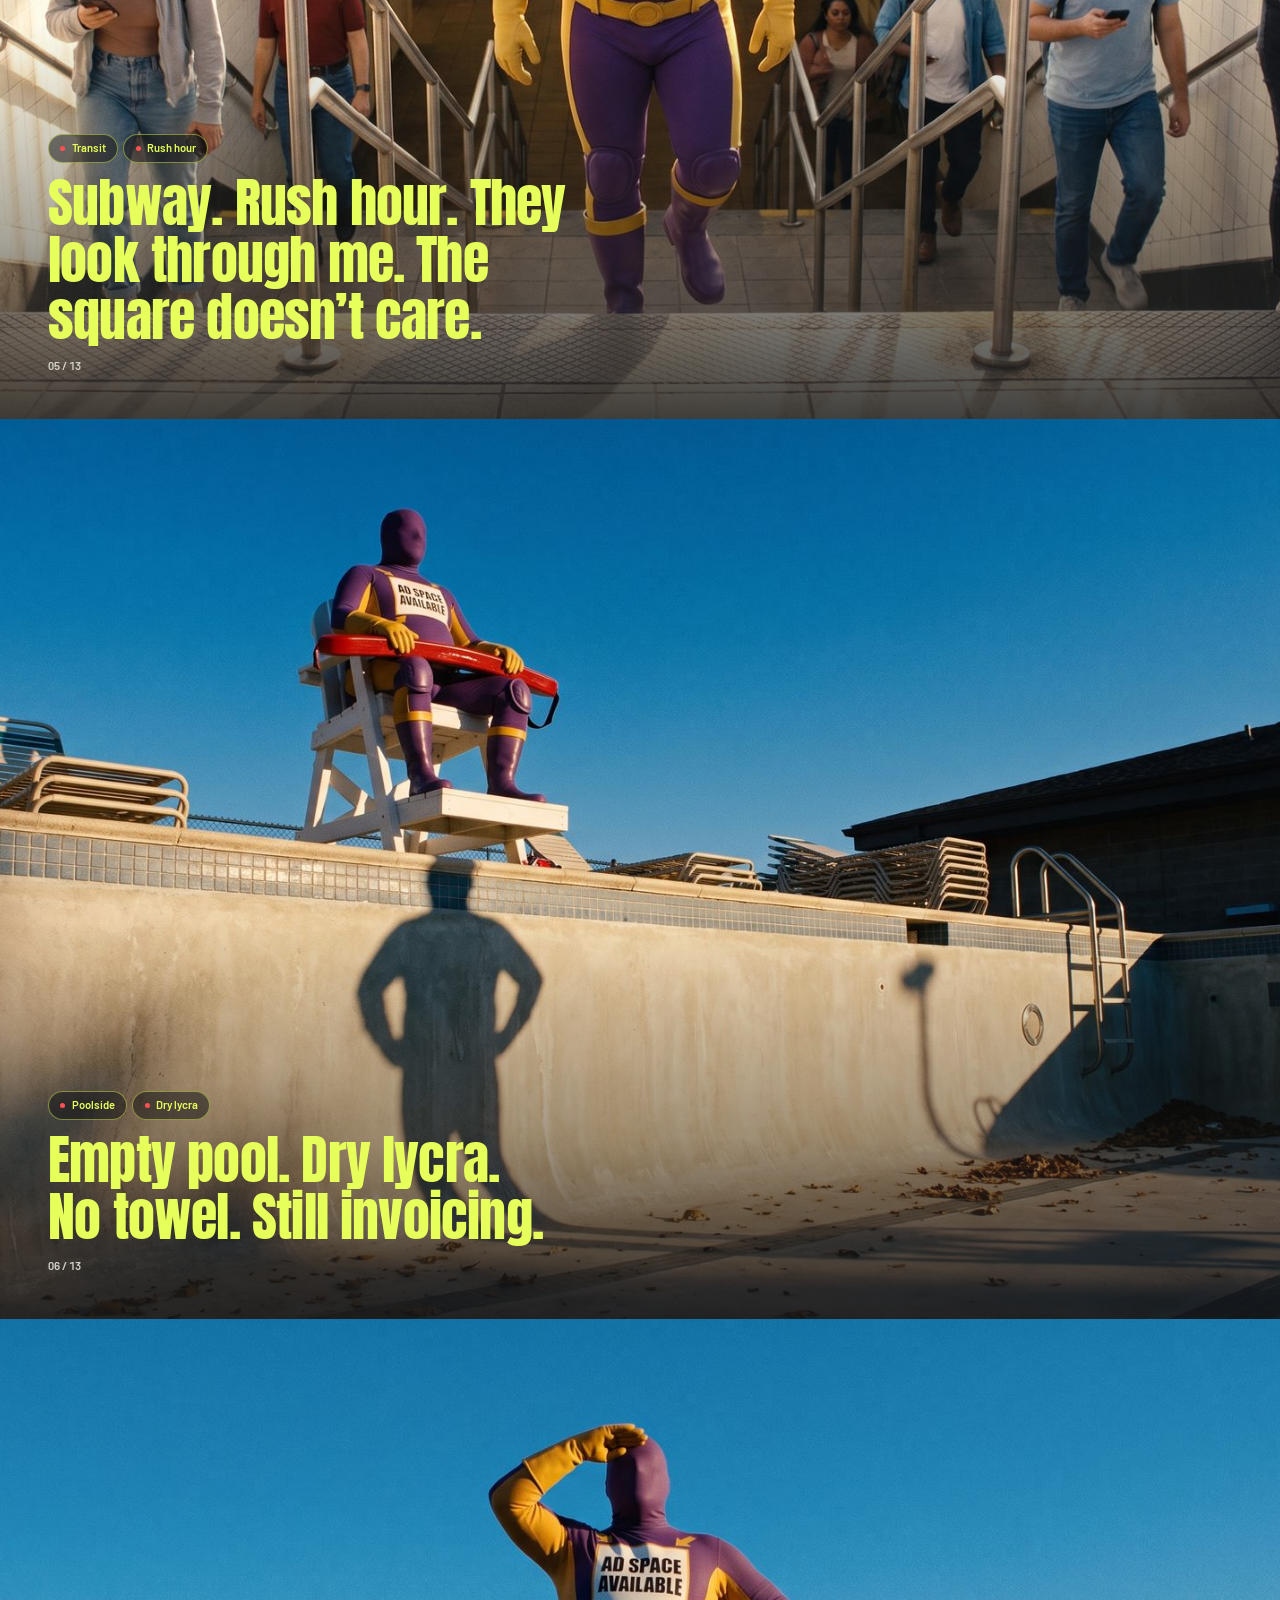
==== commit 4fd00bed: "Restore the dark gray canvas and one lime accent. Drop the purple/gold paper scheme. Page is #171718" ====
--- a/index.html
+++ b/index.html
@@ -5,7 +5,7 @@
   <meta name="viewport" content="width=device-width, initial-scale=1">
   <title>Captain Billboard — I rent the space. Chest and back.</title>
   <meta name="description" content="Dave is an AI character. He rents 25×25 cm on the placard, chest and back, in the clip. He does not endorse products. He just wears paid space. Book at booking@captainbillboard.com.">
-  <meta name="theme-color" content="#ffdc00">
+  <meta name="theme-color" content="#171718">
   <meta property="og:type" content="website">
   <meta property="og:title" content="Captain Billboard — I rent the space. Chest and back.">
   <meta property="og:description" content="25×25 cm on the placard, chest and back, in the clip. Dave is an AI character. He does not endorse products. He just wears paid space.">
@@ -113,7 +113,7 @@
           <div><b>€490</b><span>The drop starts here</span></div>
         </div>
         <div class="cta-row reveal">
-          <a class="pill pill--gold pill--lg" href="#book">Book the space — chest + back <span class="arrow" aria-hidden="true"><svg viewBox="0 0 24 24" aria-hidden="true"><path d="M5 12h13M12 5.5 18.5 12 12 18.5"/></svg></span></a>
+          <a class="pill pill--lime pill--lg" href="#book">Book the space — chest + back <span class="arrow" aria-hidden="true"><svg viewBox="0 0 24 24" aria-hidden="true"><path d="M5 12h13M12 5.5 18.5 12 12 18.5"/></svg></span></a>
           <a class="text-link" href="#rates">See the prices</a>
         </div>
       </div>
@@ -610,12 +610,12 @@
         <div class="talk__lead">
           <p class="talk__title">Let’s talk</p>
           <p class="talk__sub">No strings attached. Chest and back, 25×25 cm each.</p>
-          <a class="pill pill--ink pill--lg" href="mailto:booking@captainbillboard.com">
+          <a class="pill pill--lime pill--lg" href="mailto:booking@captainbillboard.com">
             <span class="pill__stack">
               <span class="pill__a">Mail a human.</span>
               <span class="pill__b">booking@captainbillboard.com</span>
             </span>
-            <span class="arrow arrow--gold" aria-hidden="true"><svg viewBox="0 0 24 24"><path d="M5 12h13M12 5.5 18.5 12 12 18.5"/></svg></span>
+            <span class="arrow arrow--lime" aria-hidden="true"><svg viewBox="0 0 24 24"><path d="M5 12h13M12 5.5 18.5 12 12 18.5"/></svg></span>
           </a>
         </div>
         <div class="talk__side">
@@ -687,7 +687,7 @@
             <input type="checkbox" name="consent" id="consent" required>
             <span>I know this emails booking@captainbillboard.com and I’ve read the <a href="legal.html">privacy placeholder</a>. No newsletter. No “nurture.” Just a reply.</span>
           </label>
-          <button class="pill pill--ink pill--lg" type="submit">Send it. A person reads it. <span class="arrow arrow--gold" aria-hidden="true"><svg viewBox="0 0 24 24"><path d="M5 12h13M12 5.5 18.5 12 12 18.5"/></svg></span></button>
+          <button class="pill pill--lime pill--lg" type="submit">Send it. A person reads it. <span class="arrow arrow--lime" aria-hidden="true"><svg viewBox="0 0 24 24"><path d="M5 12h13M12 5.5 18.5 12 12 18.5"/></svg></span></button>
           <p class="form-note">If your mail app shrugs, copy the lot to booking@captainbillboard.com. We won’t make you fill this twice out of spite. Probably.</p>
         </form>
       </div>
--- a/css/styles.css
+++ b/css/styles.css
@@ -1,22 +1,20 @@
 :root {
-  color-scheme: light;
-  scrollbar-color: var(--purple) var(--paper);
-  --paper: #fff8e0;
-  --paper-2: #ffe14a;
-  --ink: #0d0418;
-  --ink-2: #1a0833;
-  --plum: #5c00e0;
-  --purple: #8f12ff;
-  --gold: #ffdc00;
-  --grey: #14051f;
-  --mute: #5410a8;
-  --live: #ed1c24;
+  color-scheme: dark;
+  scrollbar-color: #3d3d3a var(--ink);
+  --ink: #171718;
+  --ink-2: #252828;
+  --lime: #e6ff5a;
+  --grey: #d3d2c9;
+  --mute: #8f8f86;
+  --paper: #f5f8f7;
+  --live: #ff5053;
   --display: "Anton", Impact, sans-serif;
   --sans: "Barlow", "Segoe UI", sans-serif;
   --mono: "JetBrains Mono", ui-monospace, monospace;
   --pad: clamp(1rem, 4vw, 3rem);
   --wide: 84rem;
   --ease: cubic-bezier(0.16, 1, 0.3, 1);
+  --nav-clear: 6.75rem;
 }
 
 *,
@@ -32,18 +30,18 @@
 }
 
 [id] {
-  scroll-margin-top: 4.5rem;
+  scroll-margin-top: var(--nav-clear);
 }
 
 ::selection {
-  background: var(--gold);
+  background: var(--lime);
   color: var(--ink);
 }
 
 body {
   margin: 0;
-  background: var(--paper);
-  color: var(--ink);
+  background: var(--ink);
+  color: var(--grey);
   font-family: var(--sans);
   font-size: 1.02rem;
   font-weight: 400;
@@ -63,7 +61,7 @@
 }
 
 :focus-visible {
-  outline: 2px solid var(--purple);
+  outline: 2px solid var(--lime);
   outline-offset: 3px;
 }
 
@@ -88,7 +86,7 @@
   left: 1rem;
   top: -4rem;
   z-index: 90;
-  background: var(--gold);
+  background: var(--lime);
   color: var(--ink);
   padding: 0.55rem 0.85rem;
   font-size: 0.85rem;
@@ -120,7 +118,7 @@
 .kicker {
   font-size: 0.8rem;
   font-weight: 500;
-  color: var(--purple);
+  color: var(--lime);
   margin-bottom: 1rem;
 }
 
@@ -134,7 +132,7 @@
   font-weight: 400;
   line-height: 1.02;
   letter-spacing: -0.015em;
-  color: var(--plum);
+  color: var(--lime);
   max-width: 20ch;
   margin-bottom: 1.3rem;
   text-wrap: balance;
@@ -146,7 +144,7 @@
   font-weight: 400;
   line-height: 1.08;
   letter-spacing: -0.02em;
-  color: var(--plum);
+  color: var(--lime);
   max-width: 18ch;
   text-wrap: balance;
 }
@@ -197,13 +195,13 @@
   width: 1.85rem;
   height: 1.85rem;
   border-radius: 50%;
-  background: #000;
-  color: var(--gold);
+  background: var(--ink);
+  color: var(--lime);
   transition: transform 0.4s var(--ease);
 }
 
-.arrow--gold {
-  background: var(--gold);
+.arrow--lime {
+  background: var(--lime);
   color: var(--ink);
 }
 
@@ -212,8 +210,8 @@
   height: 2.75rem;
   border: 0;
   border-radius: 50%;
-  background: #000;
-  color: var(--gold);
+  background: var(--lime);
+  color: var(--ink);
   cursor: pointer;
   transition: transform 0.45s var(--ease), background 0.3s var(--ease);
 }
@@ -225,13 +223,13 @@
 
 .arrow-btn--line {
   background: transparent;
-  color: var(--plum);
-  border: 1.5px solid var(--plum);
+  color: var(--lime);
+  border: 1.5px solid var(--lime);
 }
 
 .arrow-btn--line:hover {
-  background: #000;
-  color: var(--gold);
+  background: var(--lime);
+  color: var(--ink);
 }
 
 .arrow-btn--back svg {
@@ -246,8 +244,8 @@
   padding: 0.4rem 0.55rem 0.4rem 1rem;
   border: 0;
   border-radius: 999px;
-  background: #000;
-  color: var(--gold);
+  background: var(--lime);
+  color: var(--ink);
   font-family: var(--sans);
   font-size: 0.86rem;
   font-weight: 700;
@@ -257,13 +255,13 @@
 }
 
 .pill:hover {
-  background: var(--gold);
-  color: #000;
+  background: var(--grey);
+  color: var(--ink);
 }
 
 .pill:hover .arrow {
-  background: #000;
-  color: var(--gold);
+  background: var(--ink);
+  color: var(--lime);
   transform: translateX(3px);
 }
 
@@ -273,23 +271,23 @@
   font-size: 0.98rem;
 }
 
-.pill--gold {
-  background: var(--gold);
-  color: #000;
-}
-
-.pill--gold .arrow {
+.pill--lime {
+  background: var(--lime);
+  color: var(--ink);
+}
+
+.pill--lime .arrow {
+  background: var(--ink);
+  color: var(--lime);
+}
+
+.pill--ink {
+  background: var(--ink);
+  color: var(--paper);
+}
+
+.pill--ink:hover {
   background: #000;
-  color: var(--gold);
-}
-
-.pill--ink {
-  background: #000;
-  color: var(--gold);
-}
-
-.pill--ink:hover {
-  background: #161616;
 }
 
 .pill:active,
@@ -306,13 +304,17 @@
 .pill__b {
   font-weight: 400;
   font-size: 0.85em;
-  color: var(--gold);
+  color: var(--ink);
+}
+
+.pill--ink .pill__b {
+  color: var(--lime);
 }
 
 .text-link {
   font-size: 0.92rem;
   font-weight: 600;
-  color: var(--purple);
+  color: var(--lime);
   text-underline-offset: 0.25em;
 }
 
@@ -333,13 +335,13 @@
 }
 
 .nav.is-stuck {
-  background: color-mix(in srgb, var(--gold) 90%, transparent);
-  backdrop-filter: blur(14px);
+  background: var(--ink-2);
+  border-bottom: 1px solid color-mix(in srgb, var(--lime) 28%, transparent);
 }
 
 .nav.is-stuck .mark,
 .nav.is-stuck .menu-btn {
-  color: var(--plum);
+  color: var(--grey);
 }
 
 .mark {
@@ -347,7 +349,7 @@
   align-items: center;
   line-height: 0;
   text-decoration: none;
-  background: #000;
+  background: var(--ink-2);
   border-radius: 0.28rem;
   padding: 0.22rem 0.38rem;
 }
@@ -368,7 +370,7 @@
   appearance: none;
   border: 0;
   background: none;
-  color: var(--plum);
+  color: var(--paper);
   font: inherit;
   font-size: 0.92rem;
   font-weight: 600;
@@ -377,14 +379,14 @@
 }
 
 .menu-btn[aria-expanded="true"] {
-  color: var(--purple);
+  color: var(--lime);
 }
 
 .menu {
   position: fixed;
   inset: 0;
   z-index: 55;
-  background: var(--gold);
+  background: var(--ink);
   overflow-y: auto;
   animation: menu-in 0.45s var(--ease);
 }
@@ -416,21 +418,21 @@
   font-family: var(--display);
   font-size: clamp(1.7rem, 6vw, 3.2rem);
   line-height: 1.12;
-  color: var(--plum);
+  color: var(--lime);
   text-decoration: none;
   transition: color 0.25s var(--ease), transform 0.35s var(--ease);
 }
 
 .menu__links a:hover,
 .menu__links a.is-here {
-  color: var(--purple);
+  color: var(--paper);
   transform: translateX(0.5rem);
 }
 
 .menu__mail {
   font-size: 1.05rem;
   font-weight: 600;
-  color: var(--purple);
+  color: var(--lime);
 }
 
 .menu__foot p {
@@ -455,7 +457,7 @@
   display: flex;
   flex-direction: column;
   align-items: center;
-  /* the wordmark rides low so the placard on his back stays readable */
+  /* type rides low so the placard on his back stays readable */
   justify-content: flex-end;
   padding-bottom: clamp(0.8rem, 3vh, 1.8rem);
   overflow: hidden;
@@ -469,25 +471,30 @@
   width: 100%;
 }
 
-/* portrait-ish: he fills the frame, so the type drops into a paper margin
-   below him. The band has to stay short enough to clear his back placard. */
+/* portrait-ish: he fills the frame. Type sits in a short dark band at the
+   bottom — never a cream wash, never on the back placard. */
 @media (max-aspect-ratio: 5 / 4) {
+  .hero__stage {
+    padding-bottom: 0;
+  }
+
   .hero__band {
-    padding-top: 1.4rem;
+    padding-top: 0.9rem;
     background: linear-gradient(
       180deg,
       transparent 0%,
-      color-mix(in srgb, var(--paper) 80%, transparent) 16%,
-      var(--paper) 42%
+      color-mix(in srgb, var(--ink) 55%, transparent) 18%,
+      color-mix(in srgb, var(--ink) 92%, transparent) 62%,
+      var(--ink) 88%
     );
   }
 
   .hero__giant {
-    font-size: 19vw;
+    font-size: 15vw;
   }
 
   .hero__serif {
-    font-size: 4.6vw;
+    font-size: 4vw;
   }
 
   .hero__credit {
@@ -496,7 +503,7 @@
   }
 
   .hero__foot {
-    margin-top: 0.8rem;
+    margin-top: 0.7rem;
   }
 
   .hero__strip {
@@ -508,11 +515,11 @@
 /* short phones have even less room under him */
 @media (max-aspect-ratio: 5 / 4) and (max-height: 780px) {
   .hero__band {
-    padding-top: 0.9rem;
+    padding-top: 0.55rem;
   }
 
   .hero__giant {
-    font-size: 17vw;
+    font-size: 13vw;
   }
 
   .hero__credit {
@@ -524,10 +531,12 @@
   }
 }
 
-/* landscape-ish: he stands right of centre, so the type takes the left margin */
+/* landscape-ish: he stands right of centre, so the type takes the LEFT sky.
+   RENT stays narrow so it never covers Dave or the placard. */
 @media (min-aspect-ratio: 5 / 4) {
   .hero__stage {
-    justify-content: center;
+    justify-content: flex-start;
+    padding-top: clamp(5.75rem, 11vh, 8rem);
     padding-bottom: 0;
   }
 
@@ -537,7 +546,7 @@
 
   .hero__type {
     align-self: flex-start;
-    width: min(34vw, 30rem);
+    width: min(32vw, 22rem);
   }
 
   .hero__foot {
@@ -546,12 +555,12 @@
     right: 0;
     bottom: 0;
     margin-top: 0;
-    background: linear-gradient(180deg, transparent 0%, var(--paper) 42%);
+    background: linear-gradient(180deg, transparent 0%, color-mix(in srgb, var(--ink) 72%, transparent) 78%);
     padding-bottom: 0.35rem;
   }
 
   .hero__shot img {
-    object-position: 56% 50%;
+    object-position: 68% 50%;
   }
 }
 
@@ -569,20 +578,18 @@
   object-fit: cover;
   /* portrait crops hard, so frame him rather than the empty sky */
   object-position: 79% 50%;
-  /* colour first; a light paper wash carries the type, not a dark cave */
-  filter: saturate(1.06) contrast(1.04) brightness(calc(0.92 + var(--p) * 0.08));
+  filter: saturate(1.04) contrast(1.06) brightness(calc(0.88 + var(--p) * 0.1));
   transform: scale(calc(1 + var(--p) * 0.08));
 }
 
-/* paper wash so plum type reads, without burying Dave or the placard */
+/* No cream wash. A left-only ink veil in landscape so lime type reads
+   against sky, leaving Dave and the placard in the clear. */
 .hero__shot::after {
   content: "";
   position: absolute;
   inset: 0;
-  background:
-    linear-gradient(180deg, color-mix(in srgb, var(--paper) 55%, transparent) 0%, transparent 28%),
-    linear-gradient(0deg, color-mix(in srgb, var(--paper) 70%, transparent) 0%, transparent 36%);
-  opacity: calc(1 - var(--p) * 0.7);
+  pointer-events: none;
+  background: none;
 }
 
 .hero__type {
@@ -599,54 +606,59 @@
 .hero__tag {
   font-size: 0.78rem;
   font-weight: 500;
-  color: var(--plum);
+  color: var(--grey);
   margin-bottom: 0.6rem;
 }
 
 .hero__giant {
   font-family: var(--display);
-  font-size: 22vw;
+  font-size: 18vw;
   font-weight: 400;
   line-height: 0.88;
   letter-spacing: -0.02em;
-  color: var(--plum);
+  color: var(--lime);
+  text-shadow: 0 0.06em 0.4em color-mix(in srgb, var(--ink) 65%, transparent);
 }
 
 .hero__serif {
   font-family: var(--display);
-  font-size: min(5.6vw, 2.9rem);
+  font-size: min(5.2vw, 2.4rem);
   line-height: 1.08;
   letter-spacing: 0.01em;
-  color: var(--purple);
+  color: var(--grey);
   margin-top: 0.1em;
+  text-shadow: 0 0.08em 0.35em color-mix(in srgb, var(--ink) 70%, transparent);
 }
 
 /* After the base type sizes so the aspect-ratio branches actually win. */
 @media (max-aspect-ratio: 5 / 4) {
   .hero__giant {
-    font-size: 19vw;
+    font-size: 15vw;
   }
 }
 
 @media (max-aspect-ratio: 5 / 4) and (max-height: 780px) {
   .hero__giant {
-    font-size: 17vw;
+    font-size: 13vw;
   }
 }
 
 @media (min-aspect-ratio: 5 / 4) {
   .hero__giant {
-    font-size: min(13.2vw, 12rem);
+    font-size: min(9.4vw, 7.4rem);
   }
 
   .hero__serif {
-    font-size: min(3.2vw, 2rem);
+    font-size: min(2.4vw, 1.55rem);
   }
 
   .hero__shot::after {
-    background:
-      linear-gradient(90deg, var(--paper) 0%, color-mix(in srgb, var(--paper) 94%, transparent) 24%, color-mix(in srgb, var(--paper) 22%, transparent) 38%, transparent 50%),
-      linear-gradient(0deg, var(--paper) 0%, color-mix(in srgb, var(--paper) 90%, transparent) 16%, transparent 34%);
+    background: linear-gradient(
+      90deg,
+      color-mix(in srgb, var(--ink) 46%, transparent) 0%,
+      color-mix(in srgb, var(--ink) 16%, transparent) 20%,
+      transparent 36%
+    );
   }
 }
 
@@ -666,13 +678,13 @@
   margin: 0 auto;
   font-size: clamp(0.82rem, 1.3vw, 1rem);
   line-height: 1.45;
-  color: var(--ink);
+  color: var(--grey);
   text-align: center;
   text-wrap: balance;
 }
 
 .hero__credit b {
-  color: var(--plum);
+  color: var(--lime);
   font-weight: 600;
 }
 
@@ -683,7 +695,7 @@
   display: grid;
   gap: 1rem;
   padding-top: 0.9rem;
-  border-top: 1px solid color-mix(in srgb, var(--purple) 55%, transparent);
+  border-top: 1px solid color-mix(in srgb, var(--lime) 55%, transparent);
 }
 
 .hero__who {
@@ -693,7 +705,7 @@
 .hero__who p {
   font-size: clamp(0.85rem, 1.2vw, 0.95rem);
   font-weight: 500;
-  color: var(--ink);
+  color: var(--grey);
 }
 
 .hero__who-light {
@@ -728,7 +740,7 @@
   top: 0.1rem;
   bottom: 0.1rem;
   width: 1px;
-  background: color-mix(in srgb, var(--purple) 40%, transparent);
+  background: color-mix(in srgb, var(--lime) 40%, transparent);
 }
 
 .chip__live {
@@ -751,7 +763,7 @@
   font-weight: 500;
   font-variant-numeric: lining-nums tabular-nums;
   line-height: 1;
-  color: var(--ink);
+  color: var(--grey);
   white-space: nowrap;
 }
 
@@ -814,7 +826,7 @@
   font-size: clamp(1.25rem, 2.9vw, 2.35rem);
   font-weight: 500;
   line-height: 1.25;
-  color: var(--plum);
+  color: var(--grey);
 }
 
 .statement .note {
@@ -842,7 +854,7 @@
   font-size: 1.6rem;
   font-weight: 700;
   line-height: 1;
-  color: var(--ink);
+  color: var(--paper);
 }
 
 .meta span {
@@ -883,7 +895,7 @@
   bottom: -1px;
   height: 1px;
   width: 0;
-  background: var(--purple);
+  background: var(--lime);
   transition: width 0.6s var(--ease);
 }
 
@@ -899,7 +911,7 @@
   font-size: 0.95rem;
   font-weight: 700;
   line-height: 1;
-  color: var(--purple);
+  color: var(--lime);
 }
 
 .row__num i {
@@ -916,7 +928,7 @@
   font-family: var(--display);
   font-size: clamp(2rem, 6.4vw, 5rem);
   line-height: 1.05;
-  color: var(--purple);
+  color: var(--lime);
   transition: color 0.3s var(--ease);
 }
 
@@ -924,7 +936,7 @@
   display: inline-grid;
   place-items: center;
   width: 2rem;
-  color: var(--purple);
+  color: var(--lime);
   transition: transform 0.45s var(--ease);
 }
 
@@ -983,7 +995,7 @@
   font-weight: 400;
   line-height: 1.15;
   letter-spacing: -0.015em;
-  color: var(--plum);
+  color: var(--lime);
   max-width: 22ch;
   margin: 2.2rem auto 1.1rem;
   text-wrap: balance;
@@ -991,6 +1003,17 @@
 
 #trailer {
   text-align: center;
+  scroll-margin-top: var(--nav-clear);
+  padding-top: clamp(5.75rem, 12vw, 9rem);
+}
+
+#rates,
+#book {
+  scroll-margin-top: var(--nav-clear);
+}
+
+#rates {
+  padding-top: clamp(5.75rem, 12vw, 9rem);
 }
 
 #trailer .measure,
@@ -1003,14 +1026,14 @@
   margin-top: 0;
 }
 
-/* Didone stays reserved for plum pulls; working headings are sans. */
+/* Lime stays reserved for pulls and key type; working headings are sans. */
 h3 {
   font-family: var(--sans);
   font-size: 1.12rem;
   font-weight: 700;
   line-height: 1.25;
   letter-spacing: -0.01em;
-  color: var(--ink);
+  color: var(--paper);
   margin-bottom: 0.5rem;
 }
 
@@ -1030,7 +1053,7 @@
   content: "→";
   position: absolute;
   left: 0;
-  color: var(--purple);
+  color: var(--lime);
 }
 
 /* --- lies --- */
@@ -1044,11 +1067,11 @@
 .lie {
   padding: 1.4rem;
   border-radius: 1rem;
-  background: var(--gold);
+  background: var(--ink-2);
 }
 
 .lie h3 {
-  color: var(--plum);
+  color: var(--paper);
 }
 
 .lie__tag {
@@ -1063,8 +1086,8 @@
 }
 
 .lie--true .lie__tag {
-  background: var(--gold);
-  border-color: var(--gold);
+  background: var(--lime);
+  border-color: var(--lime);
   color: var(--ink);
 }
 
@@ -1085,8 +1108,8 @@
   width: min(100%, 19rem);
   aspect-ratio: 1;
   margin: 1rem 0;
-  background: var(--gold);
-  color: var(--plum);
+  background: var(--lime);
+  color: var(--ink);
   border-radius: 0.6rem;
   font-family: var(--display);
   font-size: clamp(2rem, 5vw, 3.2rem);
@@ -1105,7 +1128,7 @@
   font-variant-numeric: lining-nums tabular-nums;
   line-height: 0.92;
   letter-spacing: -0.05em;
-  color: var(--plum);
+  color: var(--lime);
 }
 
 .stat__n span {
@@ -1121,20 +1144,20 @@
 .rule {
   margin-top: 3rem;
   padding-top: 1.8rem;
-  border-top: 1px solid var(--purple);
+  border-top: 1px solid var(--lime);
 }
 
 .rule__n {
   font-family: var(--display);
   font-size: clamp(2rem, 6vw, 3.6rem);
   line-height: 1;
-  color: var(--purple);
+  color: var(--lime);
   margin: 0.3rem 0 1rem;
 }
 
 .rule b,
 .statement b {
-  color: var(--purple);
+  color: var(--lime);
 }
 
 .steps {
@@ -1152,7 +1175,7 @@
   margin-bottom: 0.5rem;
   font-size: 0.8rem;
   font-weight: 700;
-  color: var(--purple);
+  color: var(--lime);
 }
 
 /* --- player --- */
@@ -1164,7 +1187,7 @@
   width: 100vw;
   margin: 2.4rem 0 0 calc(50% - 50vw);
   overflow: hidden;
-  background: #16092a;
+  background: #000;
   aspect-ratio: 2560 / 1080;
   height: auto;
 }
@@ -1187,7 +1210,7 @@
   place-items: center;
   font-family: var(--display);
   font-size: clamp(1.8rem, 5vw, 3.2rem);
-  color: var(--gold);
+  color: var(--lime);
 }
 
 /* --- clip report: one full-screen shot at a time --- */
@@ -1246,9 +1269,9 @@
   gap: 0.4rem;
   padding: 0.28rem 0.7rem;
   border-radius: 999px;
-  border: 1px solid #000;
-  background: #000;
-  color: var(--gold);
+  border: 1px solid color-mix(in srgb, var(--lime) 45%, transparent);
+  background: color-mix(in srgb, var(--ink) 55%, transparent);
+  color: var(--lime);
   font-size: 0.7rem;
   font-weight: 600;
 }
@@ -1267,7 +1290,7 @@
   font-weight: 400;
   line-height: 1.06;
   letter-spacing: -0.015em;
-  color: var(--gold);
+  color: var(--lime);
   max-width: 26ch;
   margin: 0;
   text-wrap: balance;
@@ -1277,7 +1300,7 @@
   font-size: 0.72rem;
   font-weight: 600;
   font-variant-numeric: tabular-nums;
-  color: var(--gold);
+  color: var(--grey);
 }
 
 /* the placard close-up: a spec screen rather than a clip-report frame.
@@ -1312,8 +1335,8 @@
 .marquee {
   margin: clamp(3rem, 8vw, 5rem) 0;
   padding: 0.7rem 0;
-  background: var(--gold);
-  color: var(--plum);
+  background: var(--lime);
+  color: var(--ink);
   overflow: hidden;
 }
 
@@ -1378,7 +1401,7 @@
   font-size: clamp(1.6rem, 4.4vw, 3.2rem);
   font-weight: 400;
   line-height: 1.28;
-  color: var(--plum);
+  color: var(--lime);
   max-width: 34ch;
   margin: 0 auto;
 }
@@ -1407,12 +1430,12 @@
   width: 7px;
   height: 7px;
   border-radius: 50%;
-  background: color-mix(in srgb, var(--purple) 30%, transparent);
+  background: color-mix(in srgb, var(--lime) 30%, transparent);
   transition: background 0.3s var(--ease);
 }
 
 .quotes__dots i.is-on {
-  background: var(--plum);
+  background: var(--lime);
 }
 
 .quotes + .note {
@@ -1424,27 +1447,27 @@
 
 .rate {
   padding: 1.4rem 1.2rem 1.2rem;
-  background: var(--gold);
+  background: var(--ink-2);
   border-radius: 1rem;
-  color: var(--ink);
+  color: var(--grey);
 }
 
 .rate__num {
   font-size: 0.78rem;
   font-weight: 700;
-  color: var(--plum);
+  color: var(--lime);
   margin-bottom: 0.7rem;
 }
 
 .rate h3 {
-  color: var(--plum);
+  color: var(--paper);
 }
 
 .rate__price {
   font-family: var(--display);
   font-size: clamp(2.6rem, 6.5vw, 4rem);
   line-height: 1.08;
-  color: var(--plum);
+  color: var(--lime);
   margin: 0.3rem 0 1rem;
 }
 
@@ -1455,34 +1478,34 @@
 
 .rate li {
   padding: 0.4rem 0;
-  border-bottom: 1px solid color-mix(in srgb, var(--plum) 22%, transparent);
+  border-bottom: 1px solid color-mix(in srgb, var(--grey) 14%, transparent);
   font-size: 0.95rem;
-  color: var(--ink-2);
+  color: var(--mute);
 }
 
 .rate--on {
-  background: var(--plum);
-  color: var(--gold);
+  background: var(--lime);
+  color: var(--ink);
 }
 
 .rate--on .rate__num,
 .rate--on h3,
 .rate--on .rate__price {
-  color: var(--gold);
+  color: var(--ink);
 }
 
 .rate--on .kicker {
   display: inline-block;
   padding: 0.2rem 0.6rem;
   border-radius: 999px;
-  background: var(--live);
-  color: #fff;
+  background: var(--ink);
+  color: var(--lime);
   font-weight: 600;
 }
 
 .rate--on li {
-  color: var(--paper);
-  border-bottom-color: color-mix(in srgb, var(--gold) 28%, transparent);
+  color: var(--ink);
+  border-bottom-color: color-mix(in srgb, var(--ink) 22%, transparent);
 }
 
 /* --- rules + faq --- */
@@ -1503,7 +1526,7 @@
 .rules span {
   font-size: 0.82rem;
   font-weight: 700;
-  color: var(--purple);
+  color: var(--lime);
 }
 
 .faq {
@@ -1522,7 +1545,7 @@
   cursor: pointer;
   padding: 1rem 0;
   font-weight: 600;
-  color: var(--ink);
+  color: var(--paper);
   list-style: none;
 }
 
@@ -1532,7 +1555,7 @@
 
 .faq summary::after {
   content: "+";
-  color: var(--purple);
+  color: var(--lime);
   font-size: 1.3rem;
   line-height: 1;
   transition: transform 0.35s var(--ease);
@@ -1551,9 +1574,9 @@
 .talk {
   width: min(100% - var(--pad) * 2, 92rem);
   margin: 0 auto clamp(1rem, 3vw, 2rem);
-  padding: clamp(2rem, 5vw, 3.5rem) clamp(1.2rem, 3.5vw, 3rem) clamp(1.5rem, 3vw, 2rem);
-  background: var(--gold);
-  color: var(--ink);
+  padding: clamp(5.75rem, 10vw, 7.25rem) clamp(1.2rem, 3.5vw, 3rem) clamp(1.5rem, 3vw, 2rem);
+  background: var(--ink-2);
+  color: var(--grey);
   border-radius: 1.25rem;
   overflow: hidden;
 }
@@ -1569,7 +1592,7 @@
   font-weight: 400;
   line-height: 0.92;
   letter-spacing: -0.02em;
-  color: var(--plum);
+  color: var(--lime);
 }
 
 .talk__sub {
@@ -1580,7 +1603,7 @@
 
 .talk__side .kicker,
 .talk__side a {
-  color: var(--ink);
+  color: var(--grey);
 }
 
 .talk__side ul {
@@ -1606,7 +1629,7 @@
   gap: 2rem;
   margin-top: clamp(2.5rem, 6vw, 4rem);
   padding-top: clamp(1.5rem, 4vw, 2.5rem);
-  border-top: 1px solid color-mix(in srgb, var(--ink) 25%, transparent);
+  border-top: 1px solid color-mix(in srgb, var(--grey) 18%, transparent);
 }
 
 .talk__copy h2 {
@@ -1616,16 +1639,15 @@
   line-height: 1.08;
   letter-spacing: -0.02em;
   margin-bottom: 0.9rem;
-  color: var(--plum);
+  color: var(--lime);
 }
 
 .talk__copy p,
 .talk__copy .note {
-  color: var(--ink);
-}
-
-/* Anything on the gold plate takes ink — gold on gold is a hole in the
-   sentence. Pills keep their own colours, so they are not touched here. */
+  color: var(--grey);
+}
+
+/* Links on the dark plate take lime. Pills keep their own ink-on-lime. */
 .talk__copy p a,
 .talk .consent a,
 .talk__copy p a:visited,
@@ -1634,7 +1656,7 @@
 .talk .consent a:hover,
 .talk__copy p a:focus-visible,
 .talk .consent a:focus-visible {
-  color: var(--ink);
+  color: var(--lime);
 }
 
 .talk__copy a {
@@ -1643,16 +1665,15 @@
   text-underline-offset: 0.18em;
 }
 
-/* a gold focus ring would disappear against the plate as well */
 .talk :focus-visible {
-  outline-color: var(--ink);
+  outline-color: var(--lime);
 }
 
 .talk__mark {
   margin: clamp(2.5rem, 6vw, 4rem) 0 0.6rem;
   line-height: 0;
   display: inline-block;
-  background: #000;
+  background: var(--ink);
   border-radius: 0.35rem;
   padding: 0.5rem 0.7rem;
 }
@@ -1667,9 +1688,9 @@
   display: grid;
   gap: 0.4rem;
   padding-top: 1rem;
-  border-top: 1px solid color-mix(in srgb, var(--ink) 25%, transparent);
+  border-top: 1px solid color-mix(in srgb, var(--grey) 18%, transparent);
   font-size: 0.72rem;
-  color: var(--ink);
+  color: var(--mute);
 }
 
 /* --- form --- */
@@ -1684,7 +1705,7 @@
   gap: 0.3rem;
   font-size: 0.72rem;
   font-weight: 700;
-  color: var(--ink);
+  color: var(--grey);
 }
 
 .form input,
@@ -1693,8 +1714,8 @@
   font: inherit;
   font-size: 1rem;
   font-weight: 400;
-  color: var(--gold);
-  background: #000;
+  color: var(--paper);
+  background: var(--ink);
   border: 0;
   border-radius: 0.5rem;
   padding: 0.7rem 0.75rem;
@@ -1703,7 +1724,7 @@
 
 .form input::placeholder,
 .form textarea::placeholder {
-  color: #c4a6ff;
+  color: #7d7d74;
 }
 
 .form textarea {
@@ -1731,7 +1752,7 @@
 
 .form-note {
   font-size: 0.82rem;
-  color: var(--ink);
+  color: var(--mute);
   margin: 0;
 }
 
@@ -1742,7 +1763,7 @@
 code {
   font-family: var(--mono);
   font-size: 0.86em;
-  color: var(--purple);
+  color: var(--lime);
 }
 
 /* --- legal --- */
@@ -1758,28 +1779,28 @@
   font-size: clamp(2.6rem, 9vw, 5rem);
   font-weight: 400;
   line-height: 1.08;
-  color: var(--plum);
+  color: var(--lime);
   margin: 0.4rem 0 1.2rem;
 }
 
 .legal-block {
   margin-top: 2rem;
   padding-top: 1.4rem;
-  border-top: 1px solid var(--purple);
+  border-top: 1px solid var(--lime);
 }
 
 .legal-block h2 {
   font-family: var(--display);
   font-size: 1.9rem;
   font-weight: 400;
-  color: var(--plum);
+  color: var(--lime);
   margin-bottom: 0.7rem;
 }
 
-/* Purple links on paper. Pills keep their own gold plate and ink label. */
+/* Lime links on the dark canvas. Pills keep their own lime plate and ink label. */
 .legal-page p a:not(.pill),
 .statement p a:not(.pill) {
-  color: var(--purple);
+  color: var(--lime);
 }
 
 .legal-bar {
@@ -1995,9 +2016,9 @@
   display: inline-block;
   margin: 12px 0 0 14px;
   padding: 0.16rem 0.3rem 0.12rem;
-  background: var(--gold);
+  background: var(--lime);
   color: var(--ink);
-  border: 1.5px solid #000;
+  border: 1.5px solid var(--ink);
   font-family: var(--display);
   font-size: 0.62rem;
   letter-spacing: 0.03em;
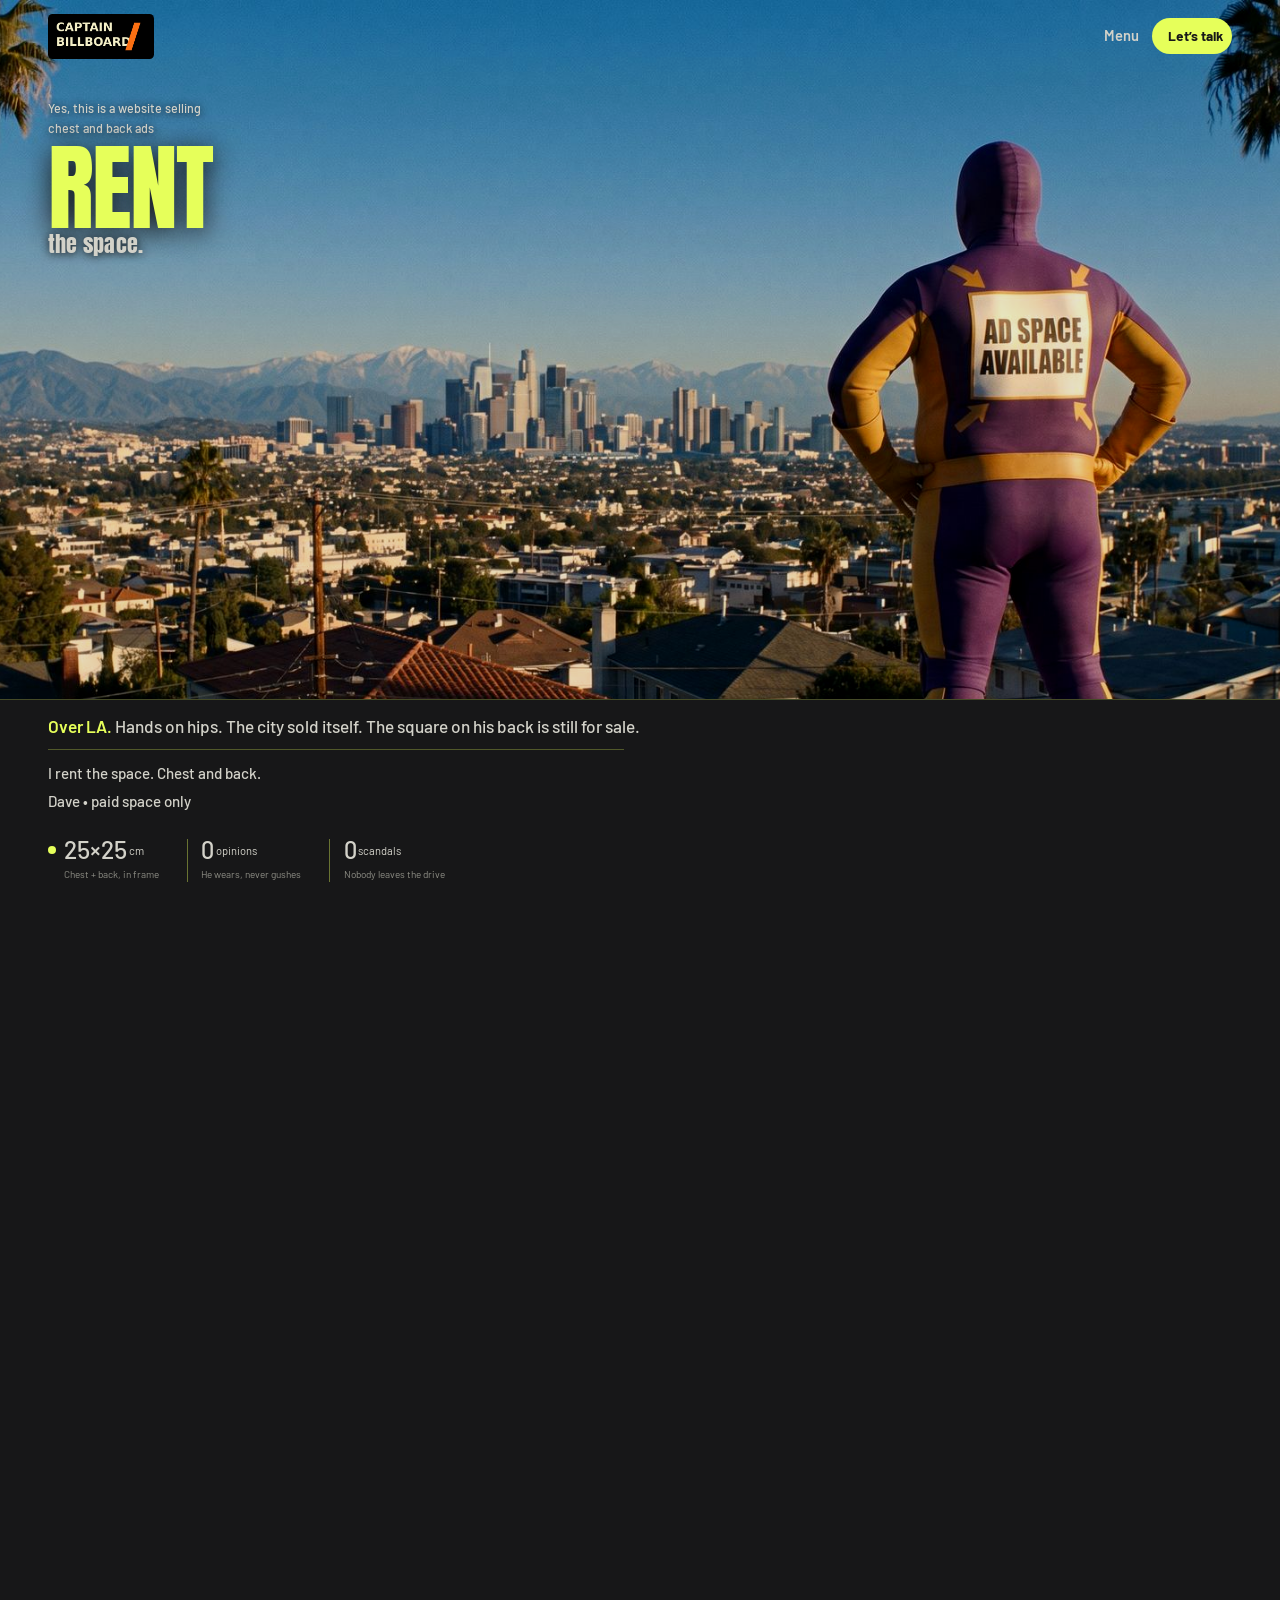
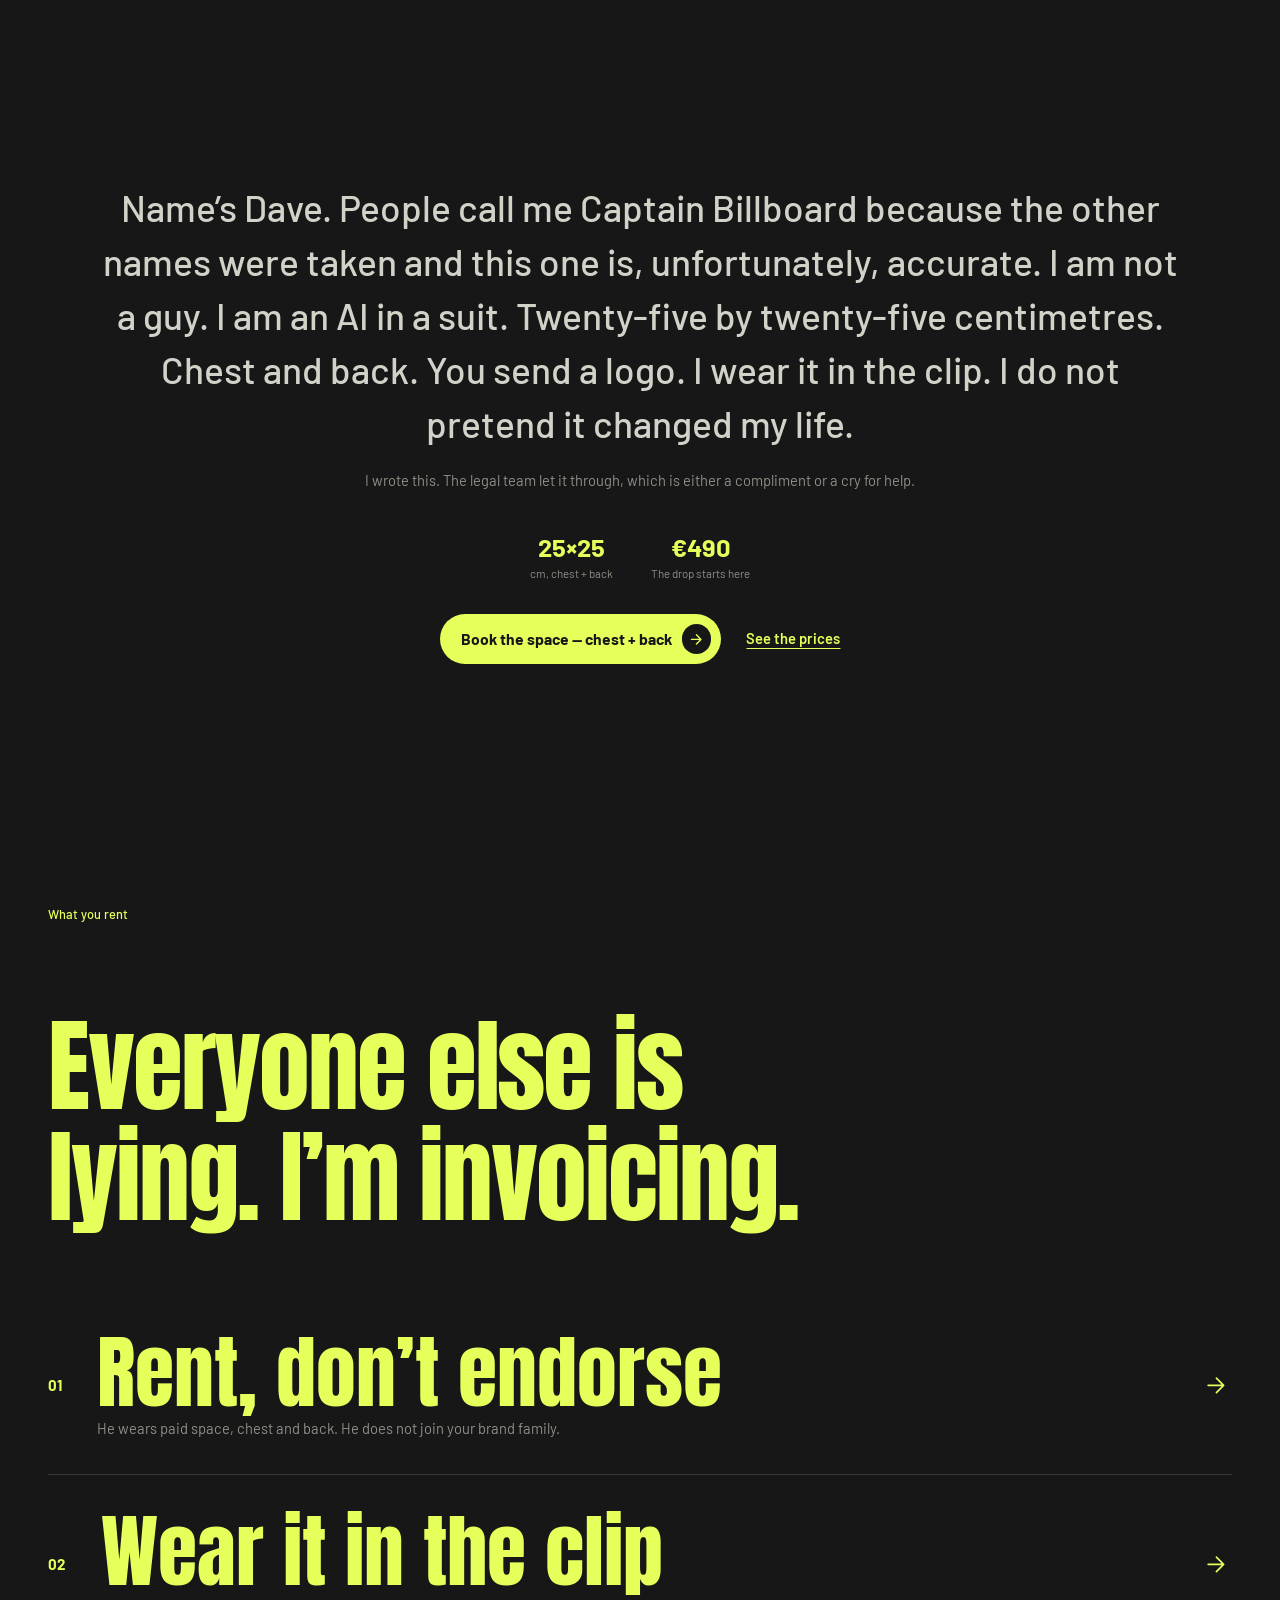
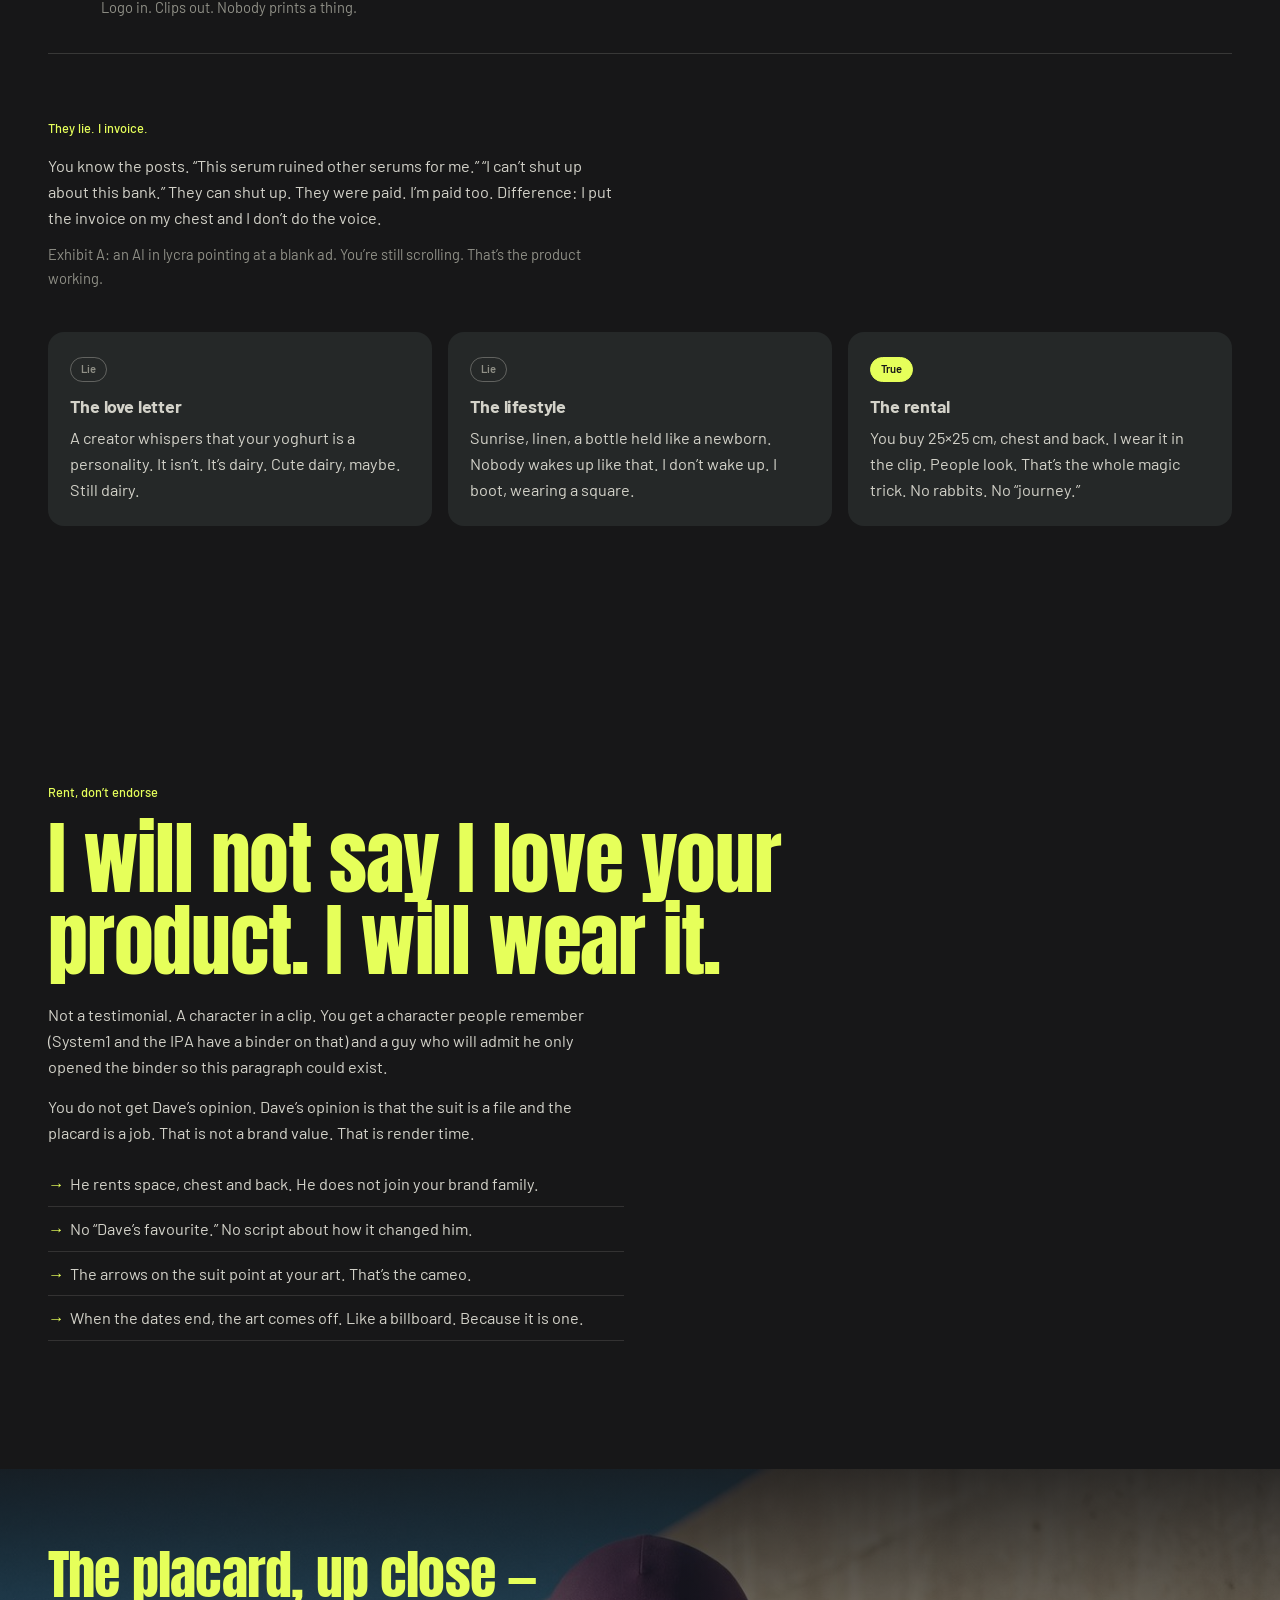
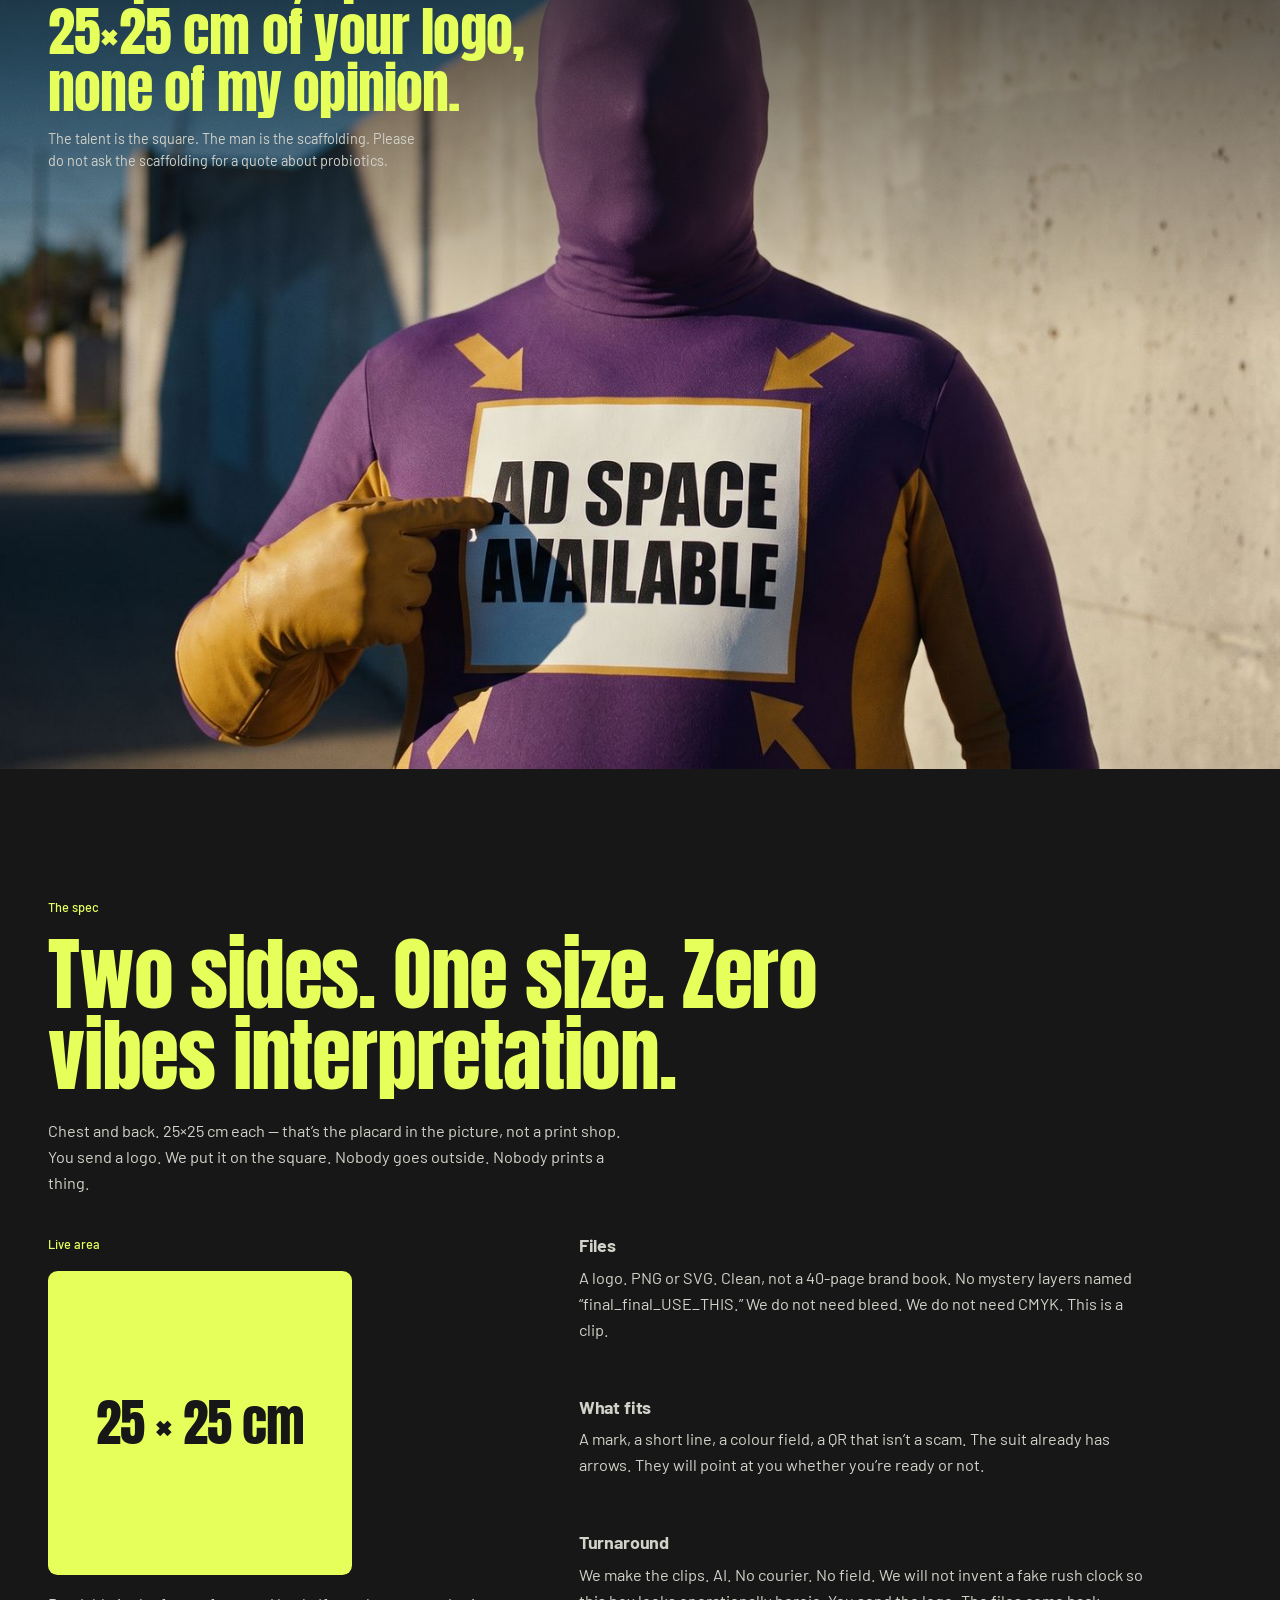
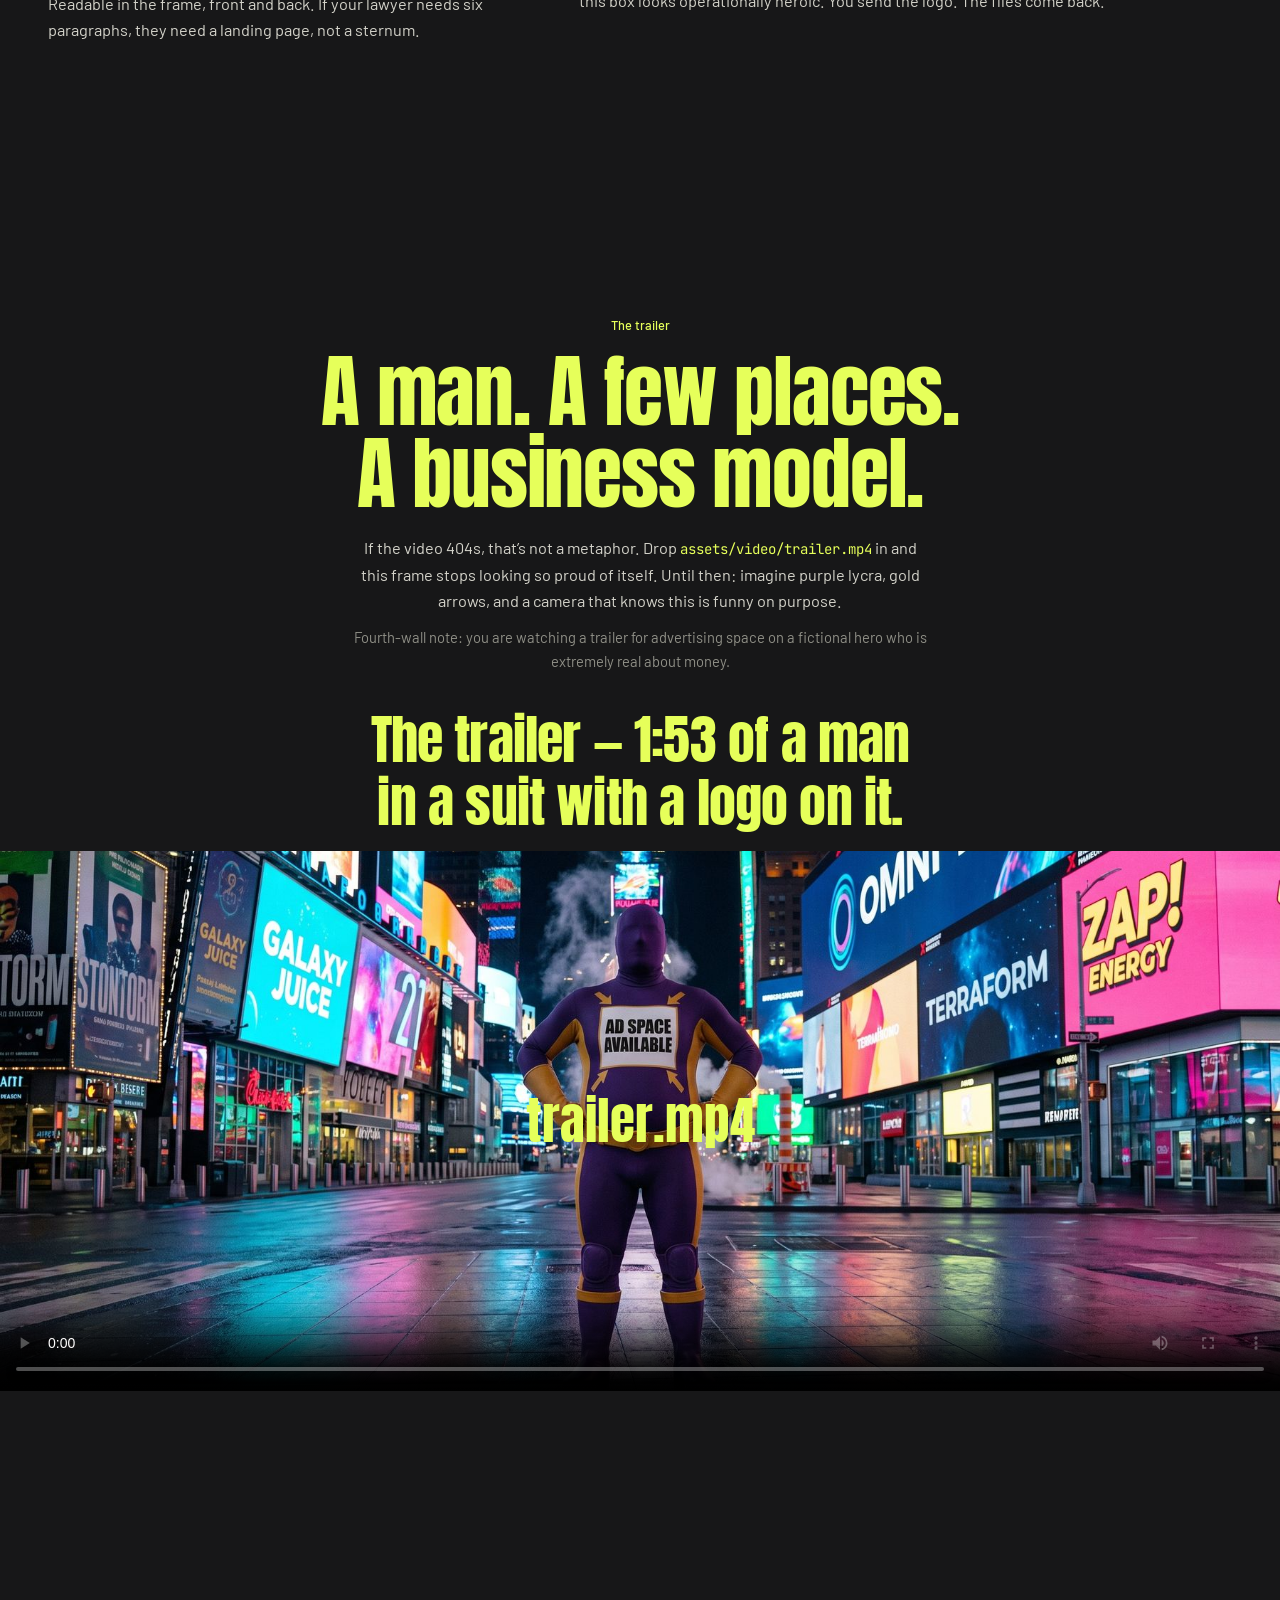
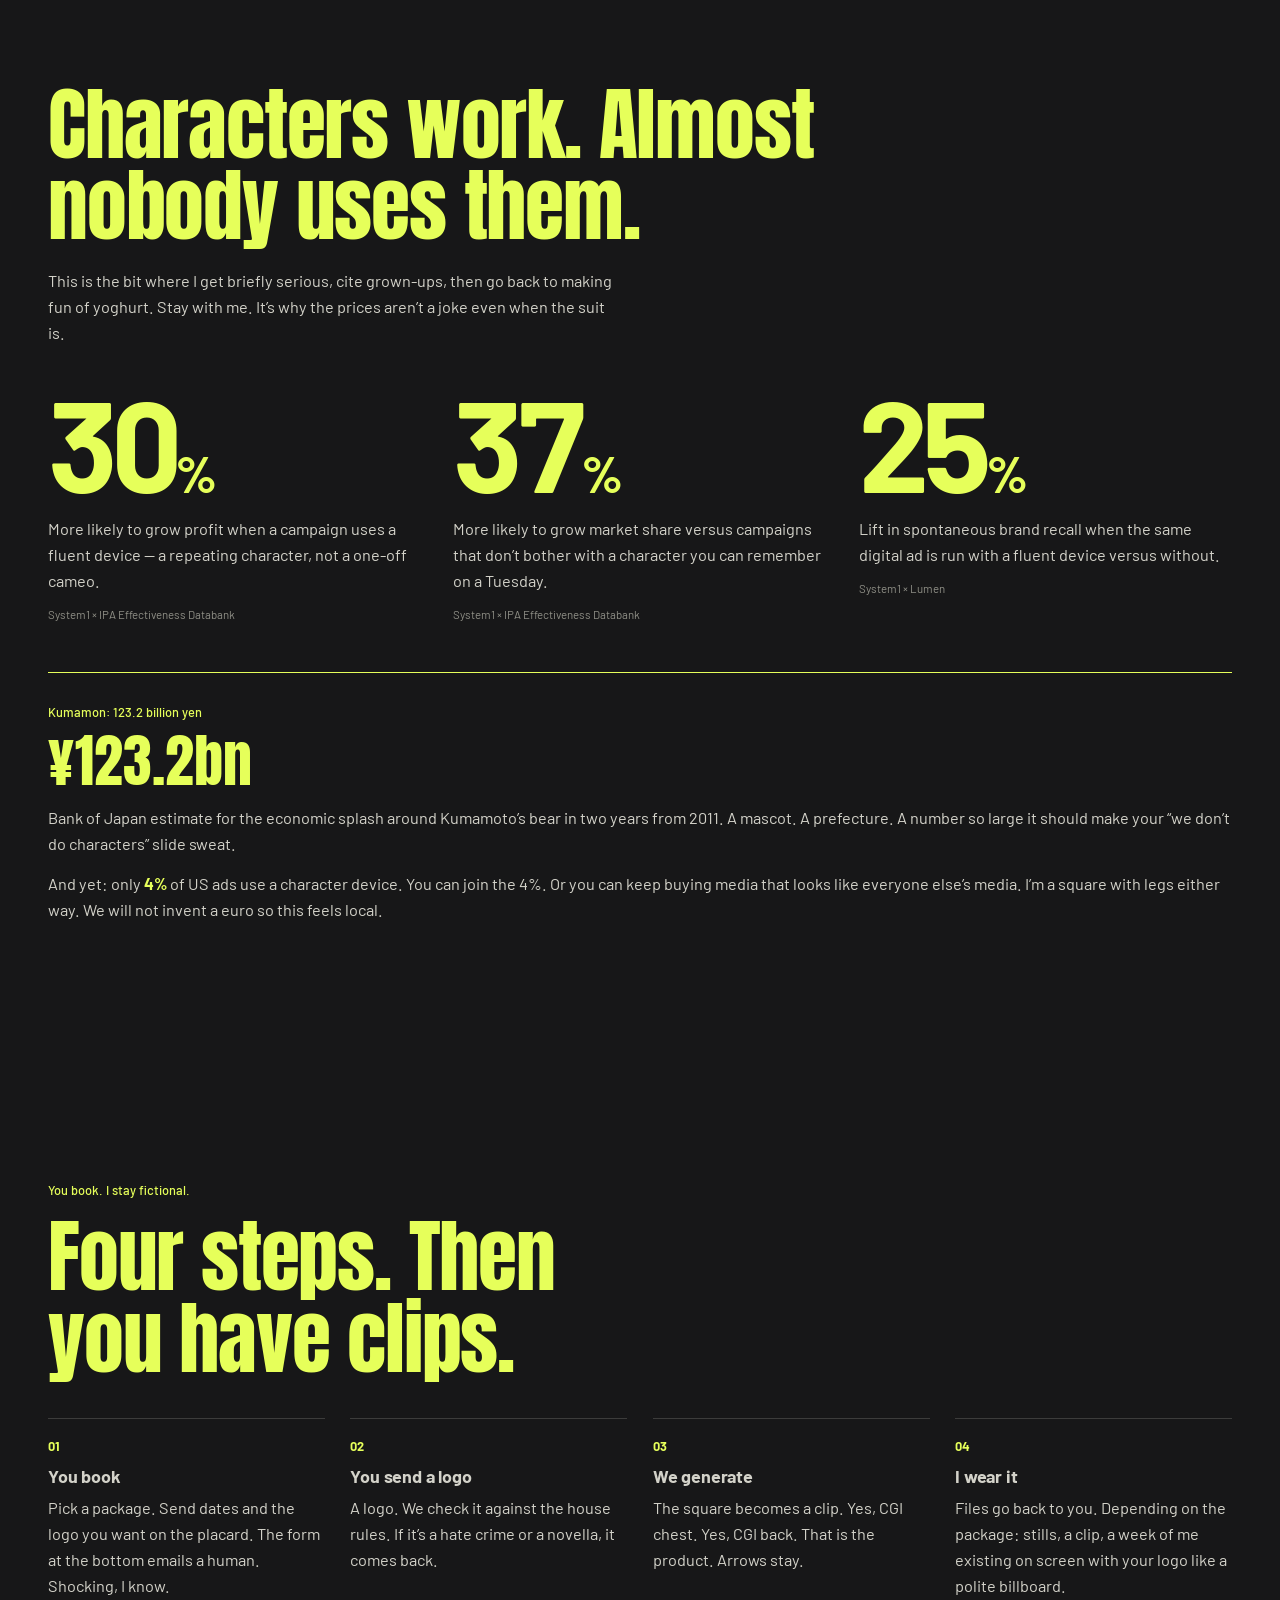
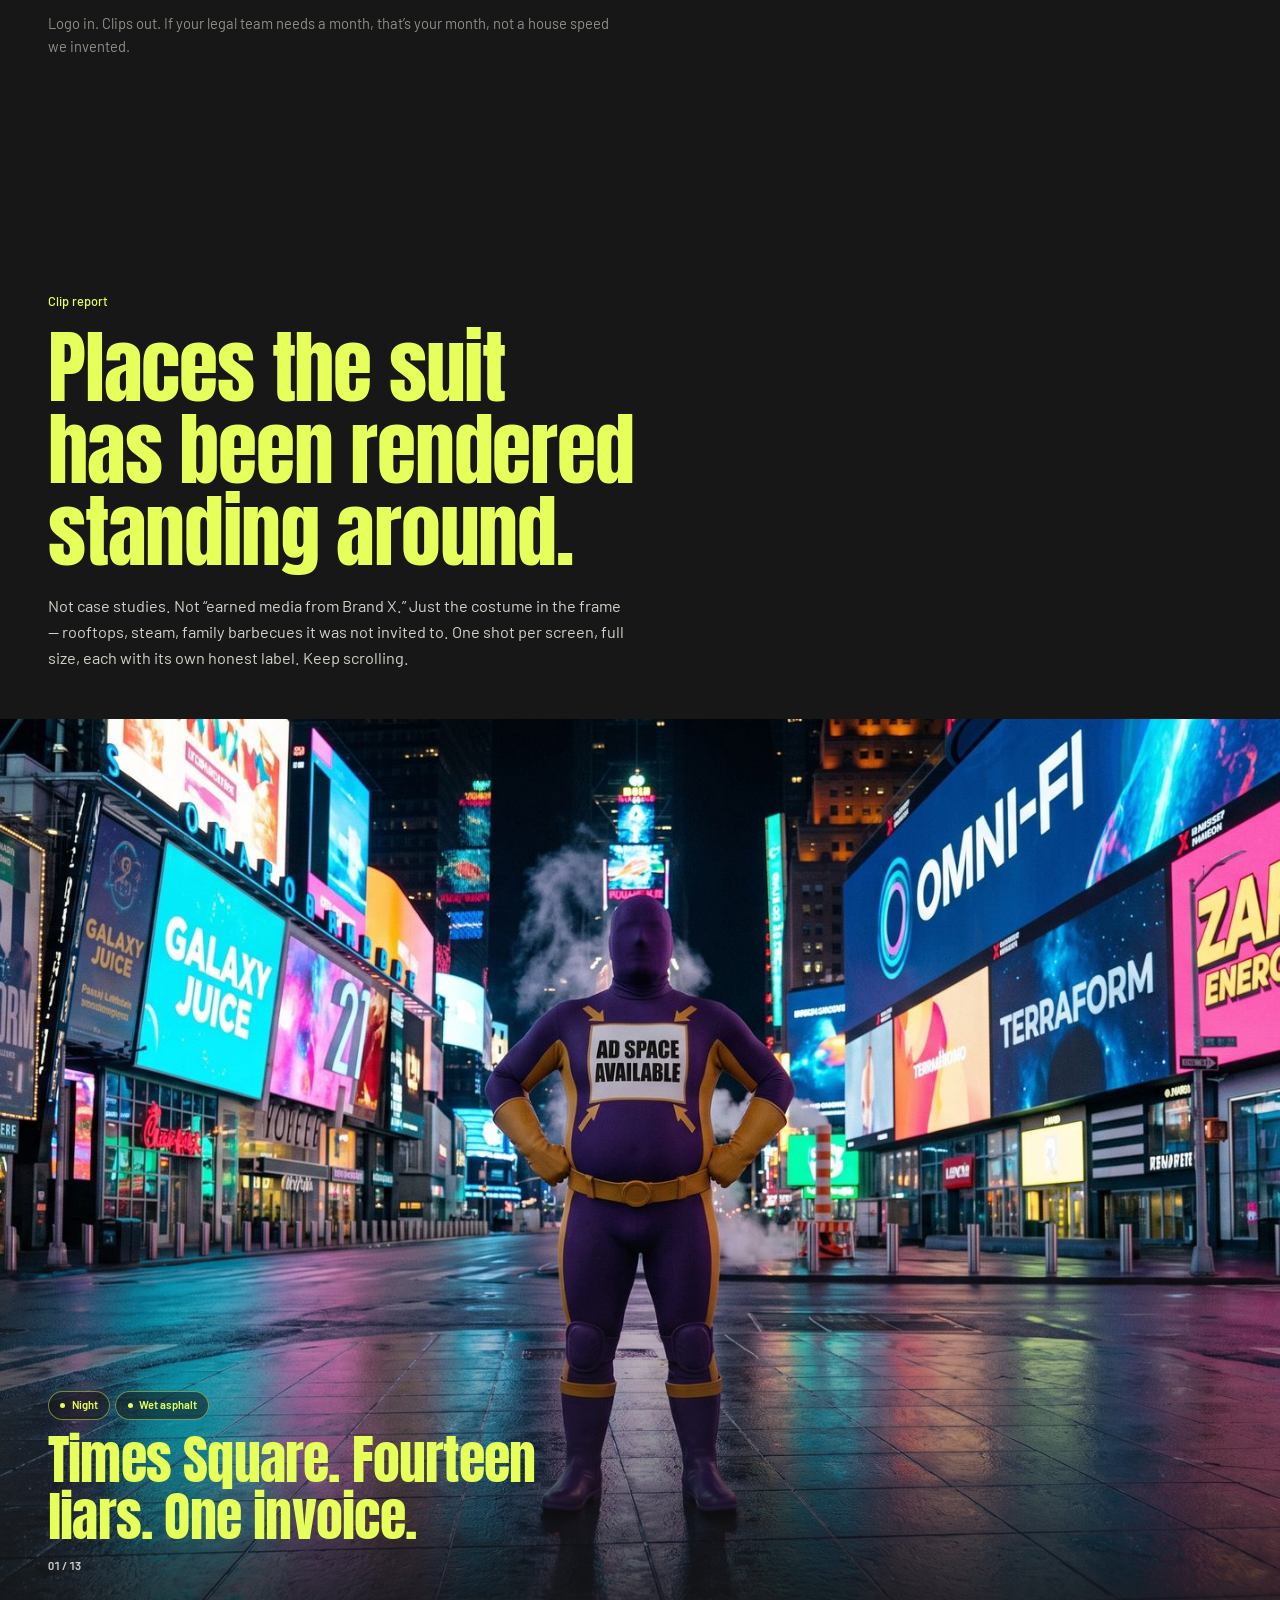
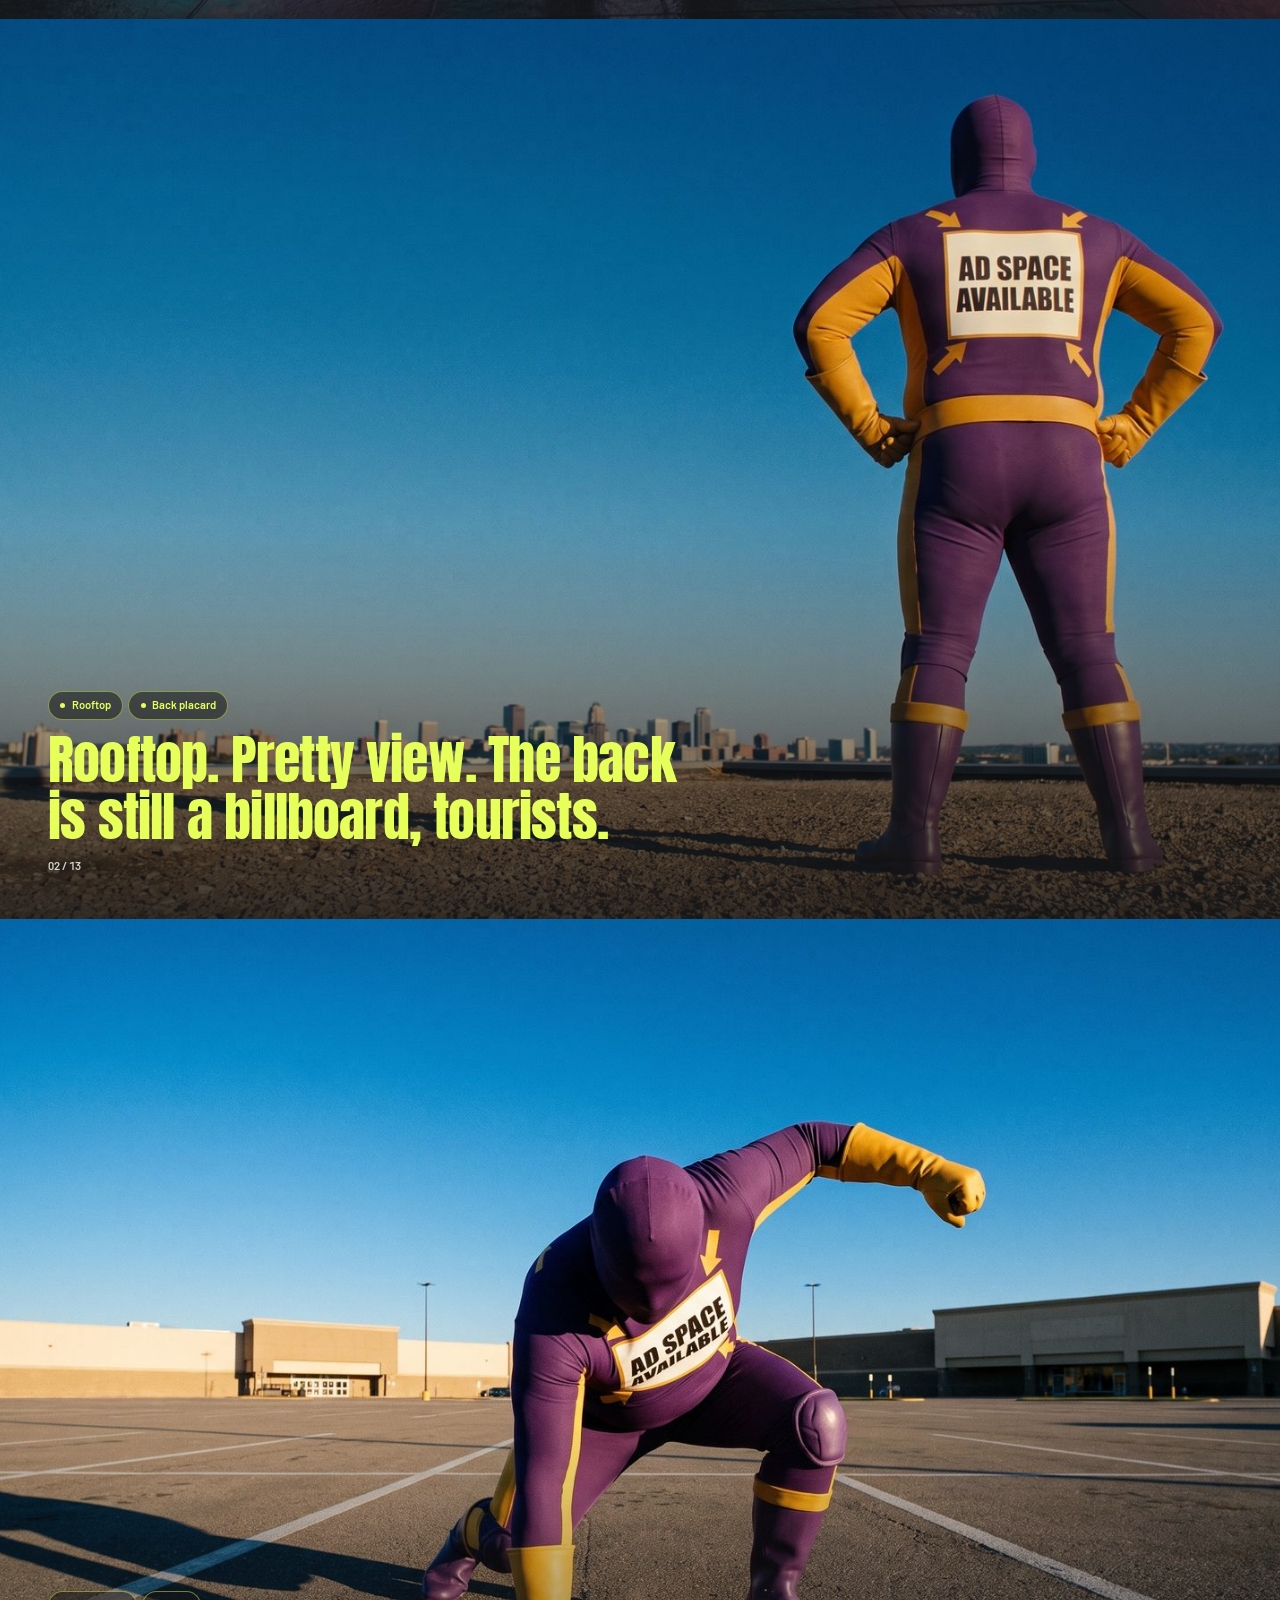
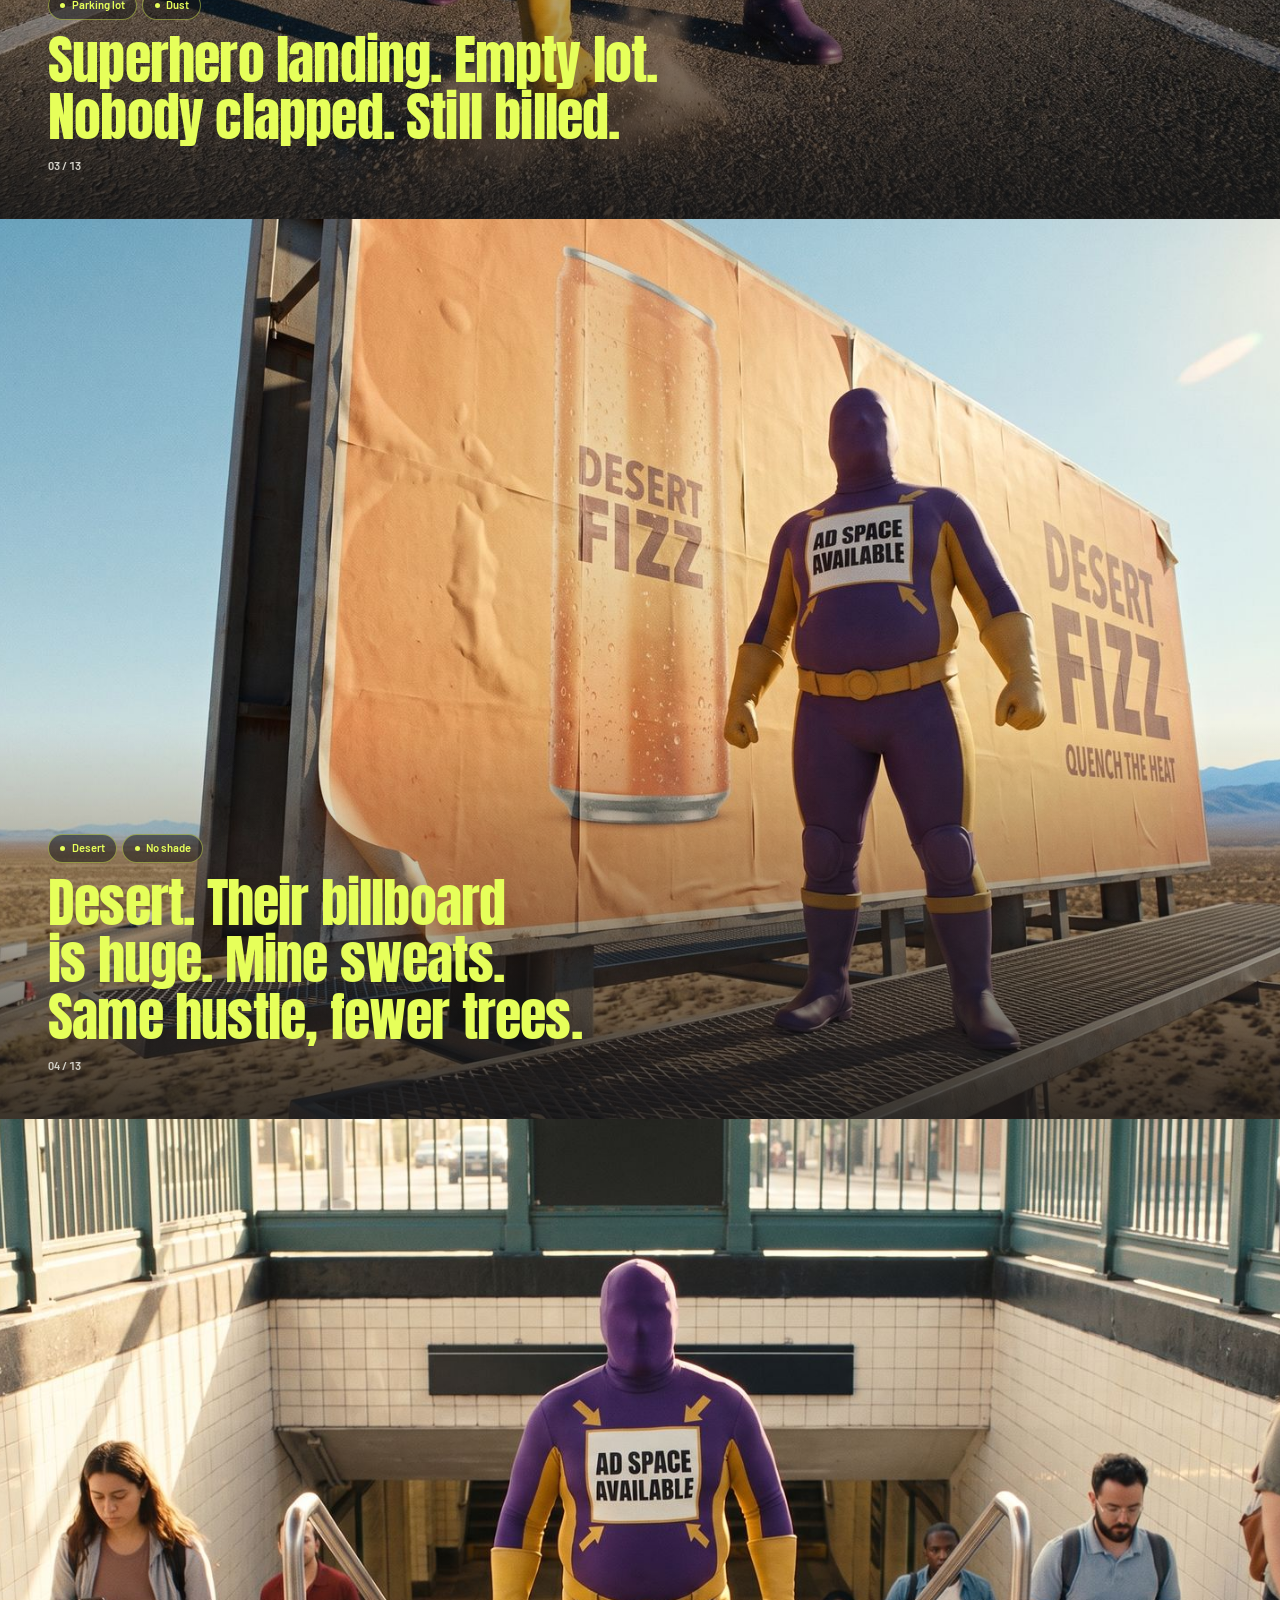
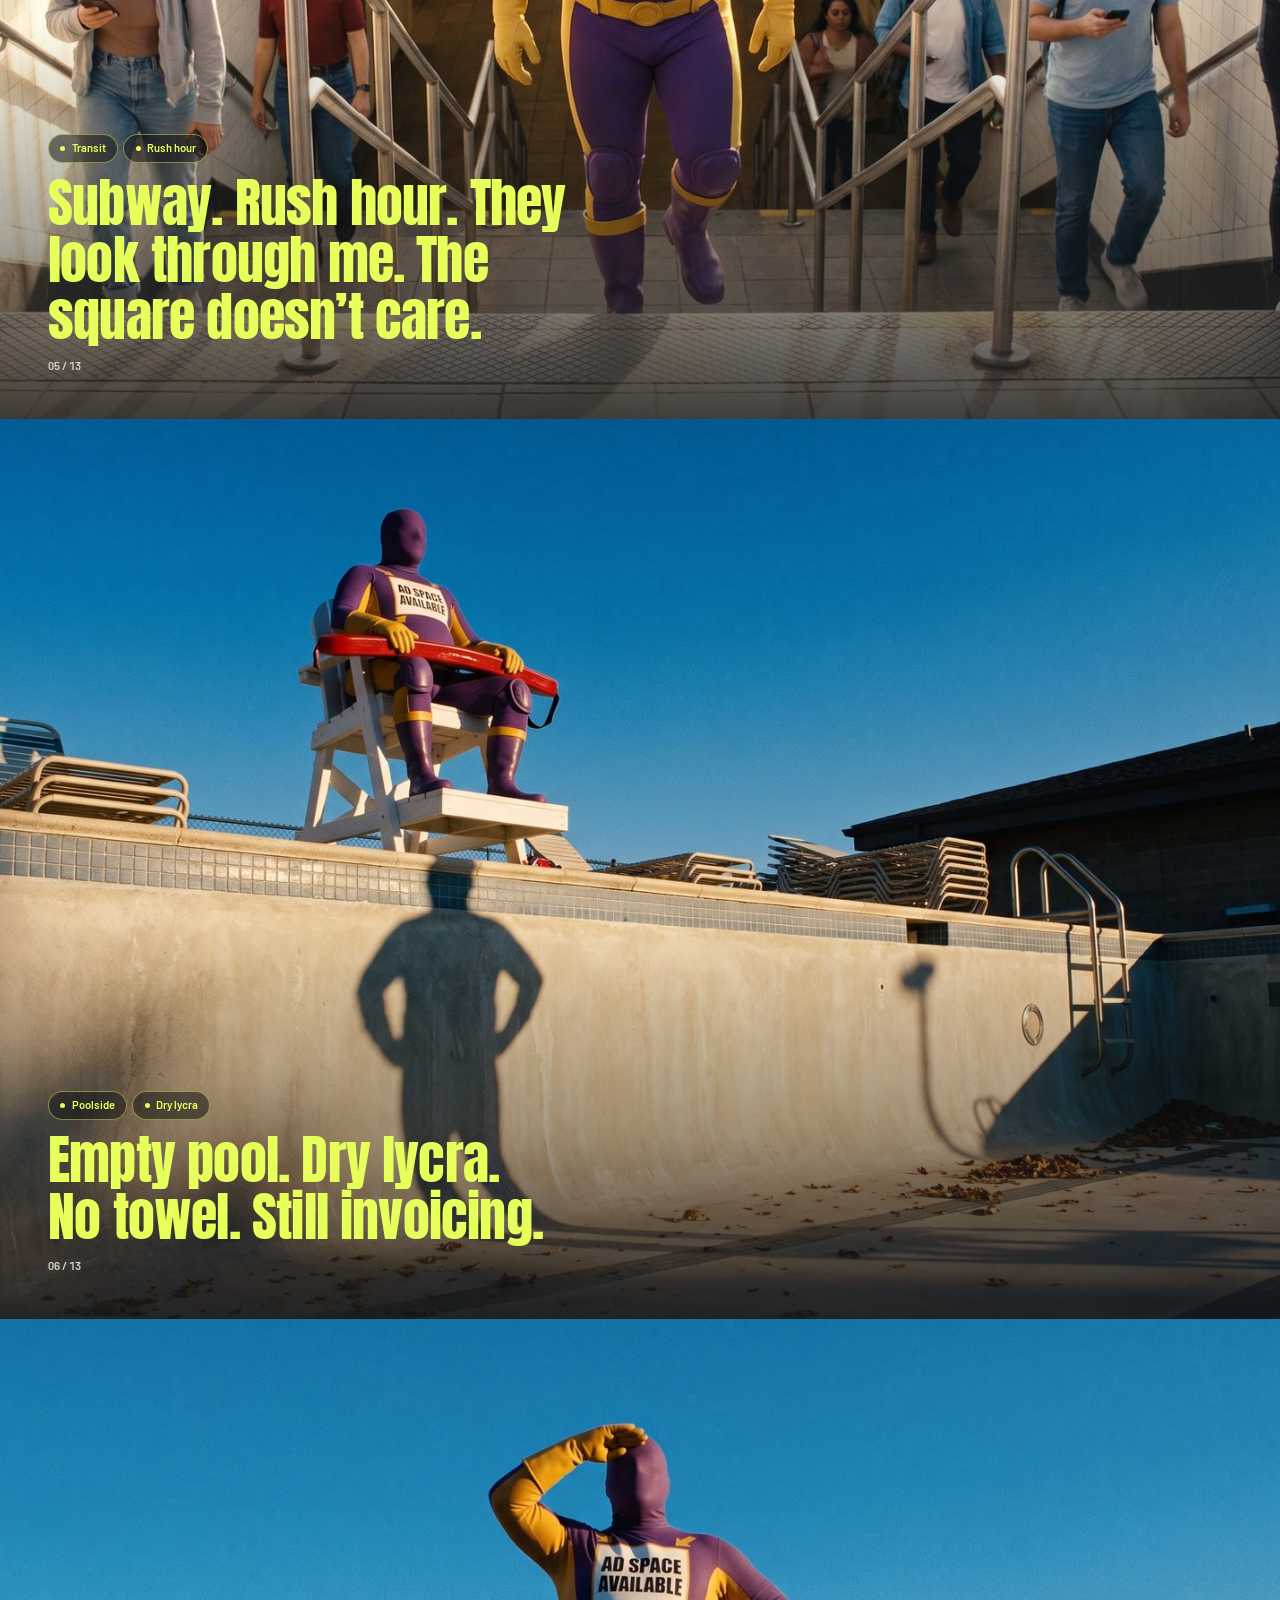
==== commit 6af640c2: "Pin hero credit to a dark plate and keep Dave clear. Kill the leftover wash/column. RENT stays a lim" ====
--- a/index.html
+++ b/index.html
@@ -61,14 +61,13 @@
           <img src="assets/img/hills.jpg" alt="Dave, Captain Billboard, standing on a hillside above Los Angeles with his hands on his hips, looking out over the downtown skyline and palm trees. The placard on his back reads AD SPACE AVAILABLE." width="1600" height="900" fetchpriority="high" decoding="async">
         </figure>
 
-        <div class="hero__band">
-          <div class="hero__type" data-hero-type>
-            <p class="hero__tag">Yes, this is a website selling chest and back ads</p>
-            <h1 class="hero__giant">RENT</h1>
-            <p class="hero__serif">the space.</p>
-          </div>
-
-          <div class="hero__foot" data-hero-strip>
+        <div class="hero__type" data-hero-type>
+          <p class="hero__tag">Yes, this is a website selling chest and back ads</p>
+          <h1 class="hero__giant">RENT</h1>
+          <p class="hero__serif">the space.</p>
+        </div>
+
+        <div class="hero__foot" data-hero-strip>
           <p class="hero__credit"><b>Over LA.</b> Hands on hips. The city sold itself. The square on his back is still for sale.</p>
 
           <div class="hero__strip">
@@ -97,7 +96,6 @@
                 </div>
               </div>
             </div>
-          </div>
           </div>
         </div>
       </div>
--- a/css/styles.css
+++ b/css/styles.css
@@ -6,8 +6,8 @@
   --lime: #e6ff5a;
   --grey: #d3d2c9;
   --mute: #8f8f86;
-  --paper: #f5f8f7;
-  --live: #ff5053;
+  --paper: #d3d2c9;
+  --live: #e6ff5a;
   --display: "Anton", Impact, sans-serif;
   --sans: "Barlow", "Segoe UI", sans-serif;
   --mono: "JetBrains Mono", ui-monospace, monospace;
@@ -349,9 +349,9 @@
   align-items: center;
   line-height: 0;
   text-decoration: none;
-  background: var(--ink-2);
+  background: #000;
   border-radius: 0.28rem;
-  padding: 0.22rem 0.38rem;
+  padding: 0.28rem 0.42rem;
 }
 
 .mark img {
@@ -456,115 +456,14 @@
   height: 100svh;
   display: flex;
   flex-direction: column;
-  align-items: center;
-  /* type rides low so the placard on his back stays readable */
-  justify-content: flex-end;
-  padding-bottom: clamp(0.8rem, 3vh, 1.8rem);
+  align-items: flex-start;
+  justify-content: flex-start;
+  padding-top: clamp(5.5rem, 11vh, 7.5rem);
+  padding-bottom: 0;
   overflow: hidden;
 }
 
-/* Where the type may live depends on how much clear frame the crop leaves,
-   which tracks the viewport's aspect ratio rather than its width. */
-.hero__band {
-  position: relative;
-  z-index: 2;
-  width: 100%;
-}
-
-/* portrait-ish: he fills the frame. Type sits in a short dark band at the
-   bottom — never a cream wash, never on the back placard. */
-@media (max-aspect-ratio: 5 / 4) {
-  .hero__stage {
-    padding-bottom: 0;
-  }
-
-  .hero__band {
-    padding-top: 0.9rem;
-    background: linear-gradient(
-      180deg,
-      transparent 0%,
-      color-mix(in srgb, var(--ink) 55%, transparent) 18%,
-      color-mix(in srgb, var(--ink) 92%, transparent) 62%,
-      var(--ink) 88%
-    );
-  }
-
-  .hero__giant {
-    font-size: 15vw;
-  }
-
-  .hero__serif {
-    font-size: 4vw;
-  }
-
-  .hero__credit {
-    font-size: 0.74rem;
-    line-height: 1.4;
-  }
-
-  .hero__foot {
-    margin-top: 0.7rem;
-  }
-
-  .hero__strip {
-    gap: 0.7rem;
-    padding-top: 0.7rem;
-  }
-}
-
-/* short phones have even less room under him */
-@media (max-aspect-ratio: 5 / 4) and (max-height: 780px) {
-  .hero__band {
-    padding-top: 0.55rem;
-  }
-
-  .hero__giant {
-    font-size: 13vw;
-  }
-
-  .hero__credit {
-    font-size: 0.7rem;
-  }
-
-  .chip__l {
-    display: none;
-  }
-}
-
-/* landscape-ish: he stands right of centre, so the type takes the LEFT sky.
-   RENT stays narrow so it never covers Dave or the placard. */
-@media (min-aspect-ratio: 5 / 4) {
-  .hero__stage {
-    justify-content: flex-start;
-    padding-top: clamp(5.75rem, 11vh, 8rem);
-    padding-bottom: 0;
-  }
-
-  .hero__band {
-    display: contents;
-  }
-
-  .hero__type {
-    align-self: flex-start;
-    width: min(32vw, 22rem);
-  }
-
-  .hero__foot {
-    position: absolute;
-    left: 0;
-    right: 0;
-    bottom: 0;
-    margin-top: 0;
-    background: linear-gradient(180deg, transparent 0%, color-mix(in srgb, var(--ink) 72%, transparent) 78%);
-    padding-bottom: 0.35rem;
-  }
-
-  .hero__shot img {
-    object-position: 68% 50%;
-  }
-}
-
-/* The shot owns the whole first screen; the type sits on top of it. */
+/* The shot owns the whole first screen. No cream wash. No paper column. */
 .hero__shot {
   position: absolute;
   inset: 0;
@@ -576,29 +475,21 @@
   width: 100%;
   height: 100%;
   object-fit: cover;
-  /* portrait crops hard, so frame him rather than the empty sky */
-  object-position: 79% 50%;
-  filter: saturate(1.04) contrast(1.06) brightness(calc(0.88 + var(--p) * 0.1));
+  object-position: 70% 50%;
+  filter: saturate(1.04) contrast(1.06) brightness(calc(0.9 + var(--p) * 0.08));
   transform: scale(calc(1 + var(--p) * 0.08));
 }
 
-/* No cream wash. A left-only ink veil in landscape so lime type reads
-   against sky, leaving Dave and the placard in the clear. */
 .hero__shot::after {
-  content: "";
-  position: absolute;
-  inset: 0;
-  pointer-events: none;
-  background: none;
+  content: none;
 }
 
 .hero__type {
   position: relative;
   z-index: 2;
-  align-self: stretch;
+  width: min(30vw, 16rem);
   padding: 0 var(--pad);
   text-align: left;
-  /* the word rides up out of frame instead of dissolving into the photo */
   transform: translateY(calc(var(--p) * -52vh)) scale(calc(1 - var(--p) * 0.06));
   opacity: calc(1 - max(0, var(--p) - 0.9) * 10);
 }
@@ -607,79 +498,56 @@
   font-size: 0.78rem;
   font-weight: 500;
   color: var(--grey);
-  margin-bottom: 0.6rem;
+  margin-bottom: 0.45rem;
+  text-shadow: 0 1px 8px var(--ink);
 }
 
 .hero__giant {
   font-family: var(--display);
-  font-size: 18vw;
+  font-size: min(8vw, 6rem);
   font-weight: 400;
   line-height: 0.88;
   letter-spacing: -0.02em;
   color: var(--lime);
-  text-shadow: 0 0.06em 0.4em color-mix(in srgb, var(--ink) 65%, transparent);
+  text-shadow: 0 0.05em 0.28em var(--ink);
 }
 
 .hero__serif {
   font-family: var(--display);
-  font-size: min(5.2vw, 2.4rem);
+  font-size: min(2vw, 1.35rem);
   line-height: 1.08;
   letter-spacing: 0.01em;
   color: var(--grey);
   margin-top: 0.1em;
-  text-shadow: 0 0.08em 0.35em color-mix(in srgb, var(--ink) 70%, transparent);
-}
-
-/* After the base type sizes so the aspect-ratio branches actually win. */
-@media (max-aspect-ratio: 5 / 4) {
-  .hero__giant {
-    font-size: 15vw;
-  }
-}
-
-@media (max-aspect-ratio: 5 / 4) and (max-height: 780px) {
-  .hero__giant {
-    font-size: 13vw;
-  }
-}
-
-@media (min-aspect-ratio: 5 / 4) {
-  .hero__giant {
-    font-size: min(9.4vw, 7.4rem);
-  }
-
-  .hero__serif {
-    font-size: min(2.4vw, 1.55rem);
-  }
-
-  .hero__shot::after {
-    background: linear-gradient(
-      90deg,
-      color-mix(in srgb, var(--ink) 46%, transparent) 0%,
-      color-mix(in srgb, var(--ink) 16%, transparent) 20%,
-      transparent 36%
-    );
-  }
-}
-
+  text-shadow: 0 1px 8px var(--ink);
+}
+
+/* Credit + stats sit on a #171718 plate at the bottom, never on the sky
+   and never across the back placard. */
 .hero__foot {
-  position: relative;
+  position: absolute;
+  left: 0;
+  right: 0;
+  bottom: 0;
   z-index: 3;
   width: 100%;
-  margin-top: 1.1rem;
-  padding: 0 var(--pad);
-  opacity: calc(1 - max(0, var(--p) - 0.3) * 2.6);
-  transform: translateY(calc(var(--p) * 3vh));
-}
-
-/* The shot's own title, in Dave's voice, not a generic label. */
+  max-width: none;
+  margin: 0;
+  padding: 0.85rem var(--pad) 1.05rem;
+  background: var(--ink);
+  border-top: 1px solid color-mix(in srgb, var(--lime) 22%, transparent);
+  opacity: calc(1 - max(0, var(--p) - 0.35) * 2.8);
+  transform: none;
+}
+
 .hero__credit {
-  max-width: 44rem;
-  margin: 0 auto;
-  font-size: clamp(0.82rem, 1.3vw, 1rem);
-  line-height: 1.45;
+  max-width: 42rem;
+  margin: 0;
+  font-size: clamp(0.92rem, 1.4vw, 1.08rem);
+  font-weight: 500;
+  line-height: 1.4;
   color: var(--grey);
-  text-align: center;
+  text-align: left;
   text-wrap: balance;
 }
 
@@ -690,16 +558,16 @@
 
 .hero__strip {
   position: relative;
-  width: min(100%, 52rem);
-  margin: clamp(0.8rem, 2.5vh, 1.4rem) auto 0;
-  display: grid;
-  gap: 1rem;
-  padding-top: 0.9rem;
-  border-top: 1px solid color-mix(in srgb, var(--lime) 55%, transparent);
+  width: min(100%, 36rem);
+  margin: 0.7rem 0 0;
+  display: grid;
+  gap: 0.75rem;
+  padding-top: 0.7rem;
+  border-top: 1px solid color-mix(in srgb, var(--lime) 28%, transparent);
 }
 
 .hero__who {
-  text-align: center;
+  text-align: left;
 }
 
 .hero__who p {
@@ -717,8 +585,73 @@
 .chips {
   display: grid;
   grid-template-columns: repeat(3, auto);
-  gap: 1rem;
-  justify-content: center;
+  gap: 0.85rem;
+  justify-content: start;
+}
+
+@media (max-aspect-ratio: 5 / 4) {
+  .hero__shot img {
+    object-position: 78% 48%;
+  }
+
+  .hero__type {
+    position: absolute;
+    left: 0;
+    right: 0;
+    bottom: 0;
+    width: 100%;
+    max-width: none;
+    padding: 0.7rem var(--pad) 7.4rem;
+    transform: none;
+    opacity: 1;
+    z-index: 4;
+  }
+
+  .hero__giant {
+    font-size: 16vw;
+    text-shadow: none;
+  }
+
+  .hero__serif {
+    font-size: 4.6vw;
+    text-shadow: none;
+  }
+
+  .hero__tag {
+    text-shadow: none;
+  }
+
+  .hero__foot {
+    padding-top: 5.6rem;
+  }
+
+  .hero__credit {
+    font-size: 0.82rem;
+  }
+
+  .hero__strip {
+    gap: 0.5rem;
+    padding-top: 0.5rem;
+    margin-top: 0.55rem;
+  }
+
+  .chips {
+    display: none;
+  }
+}
+
+@media (max-aspect-ratio: 5 / 4) and (max-height: 780px) {
+  .hero__giant {
+    font-size: 12vw;
+  }
+
+  .hero__credit {
+    font-size: 0.72rem;
+  }
+
+  .chip__l {
+    display: none;
+  }
 }
 
 .chip {
@@ -1673,7 +1606,7 @@
   margin: clamp(2.5rem, 6vw, 4rem) 0 0.6rem;
   line-height: 0;
   display: inline-block;
-  background: var(--ink);
+  background: #000;
   border-radius: 0.35rem;
   padding: 0.5rem 0.7rem;
 }
@@ -1926,6 +1859,12 @@
   }
 }
 
+@media (min-aspect-ratio: 5 / 4) and (min-width: 640px) {
+  .hero__strip {
+    grid-template-columns: 1fr;
+  }
+}
+
 @media (min-width: 980px) {
   .row {
     grid-template-columns: auto minmax(0, 1fr) auto;
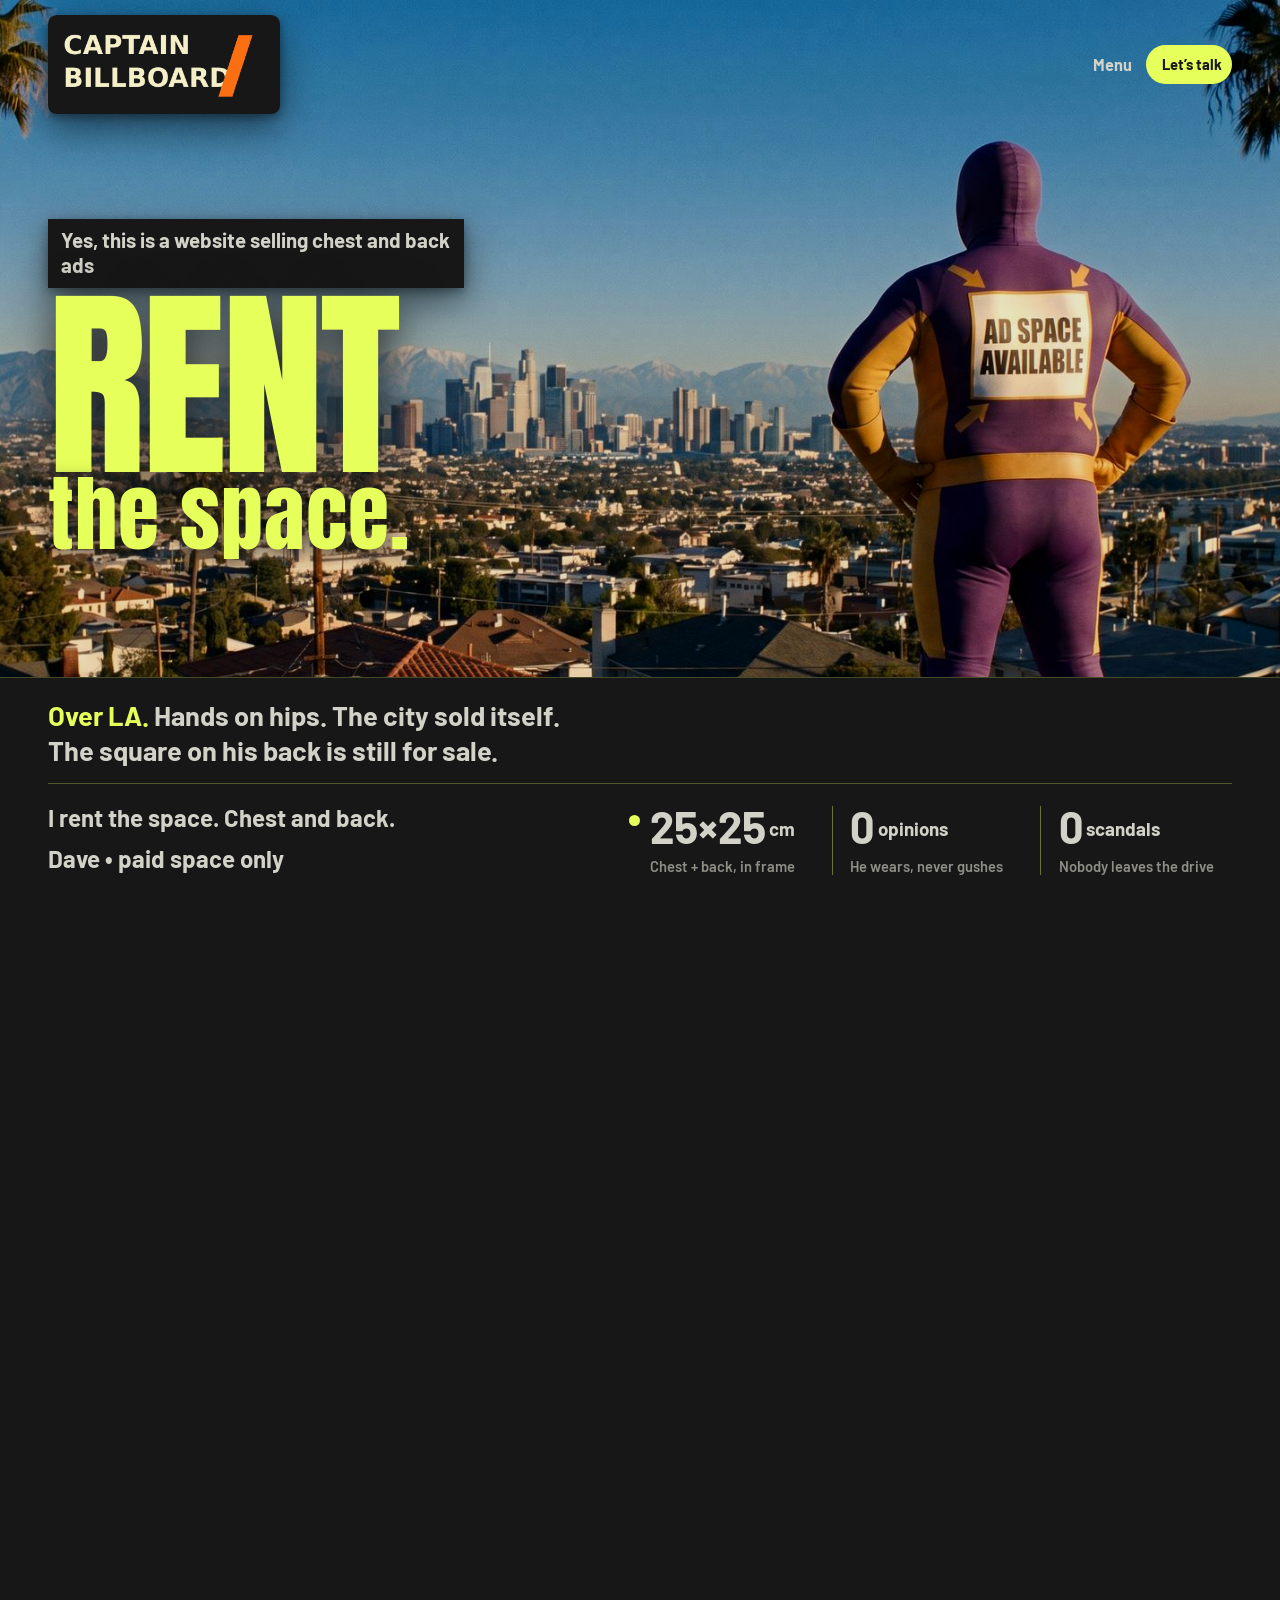
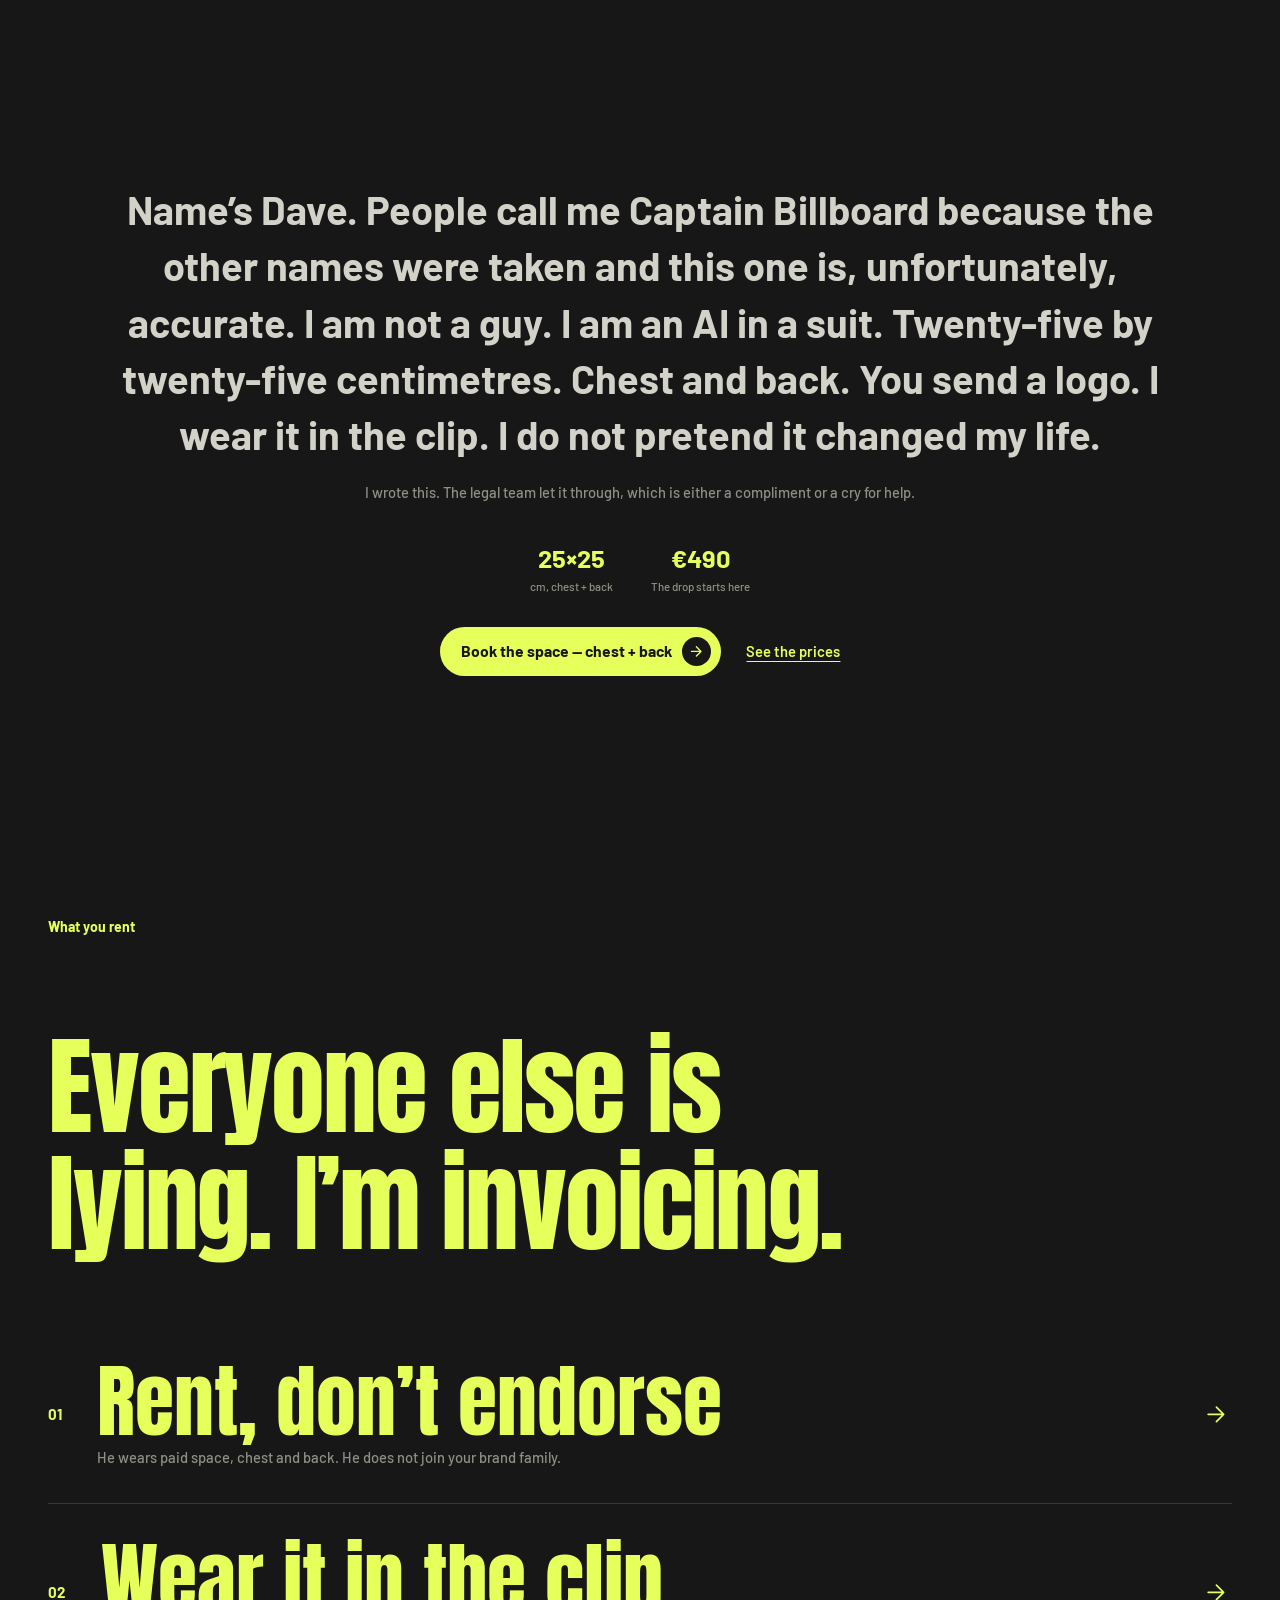
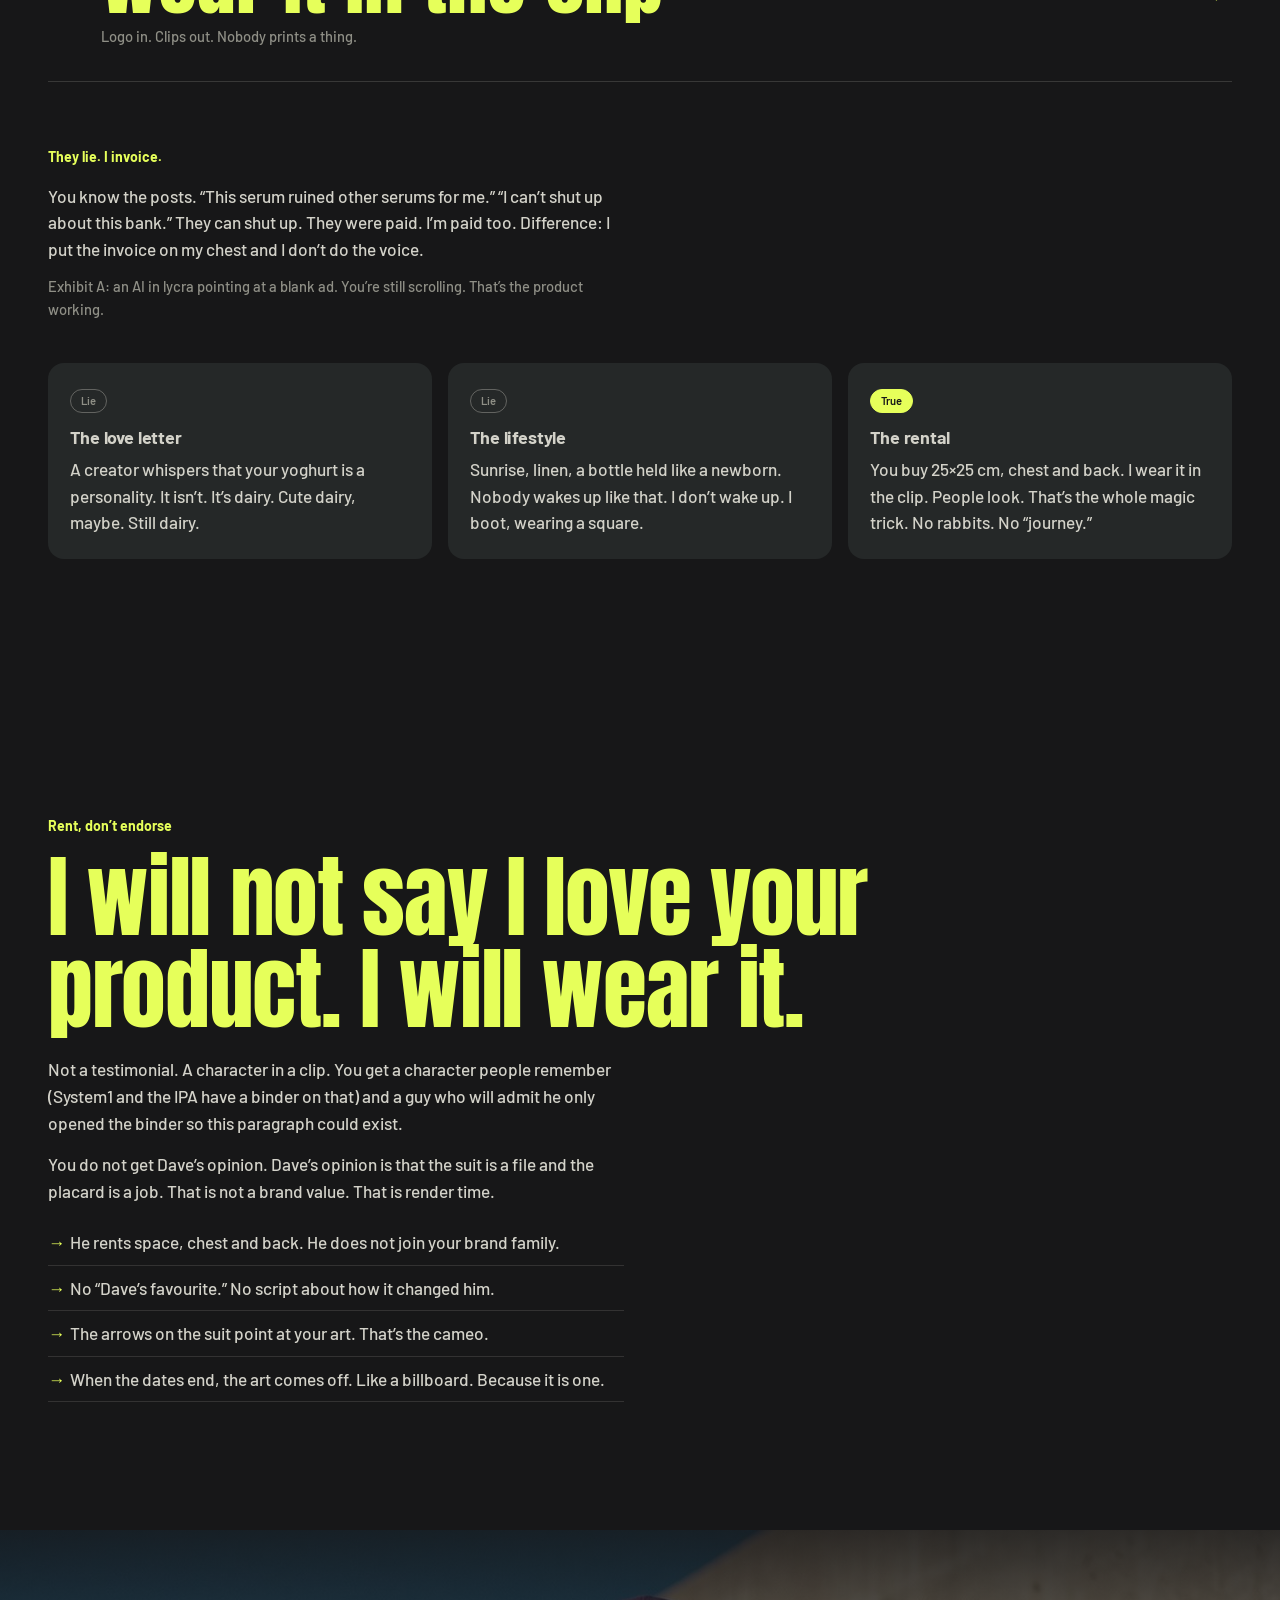
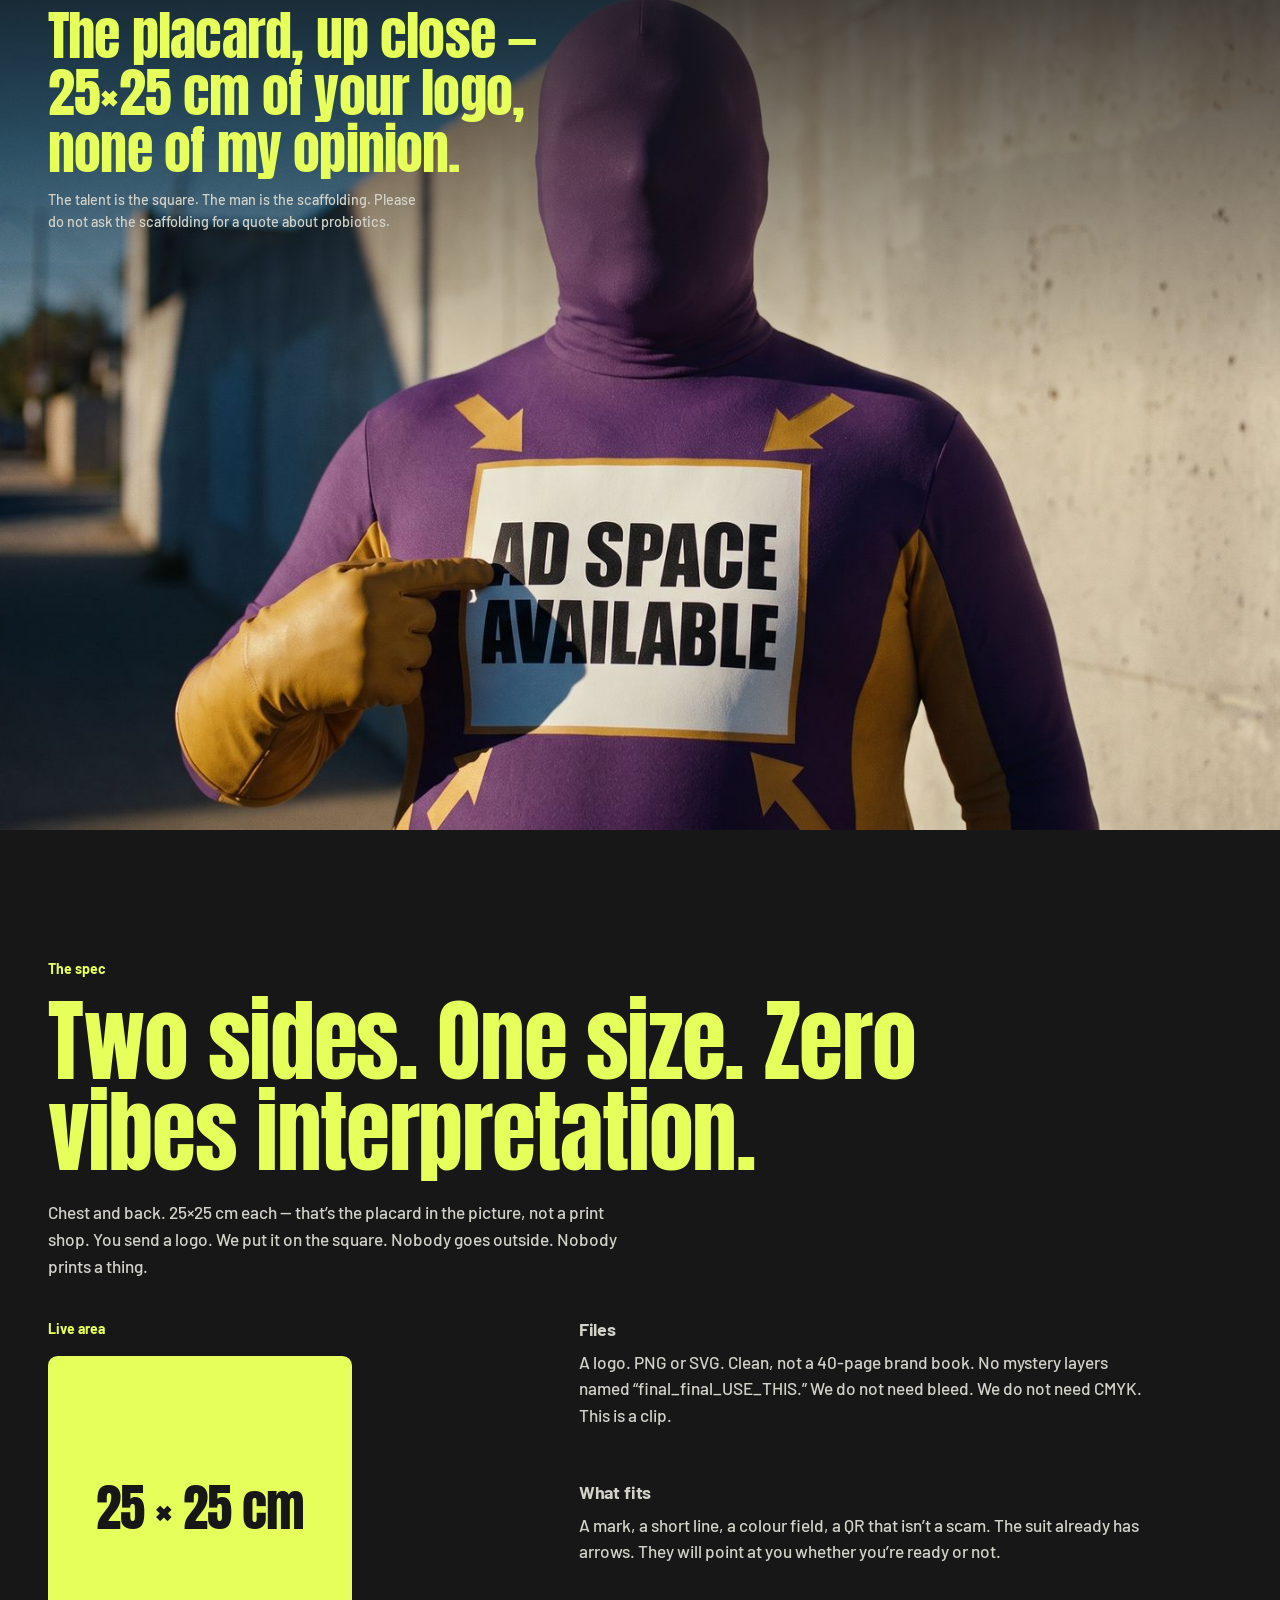
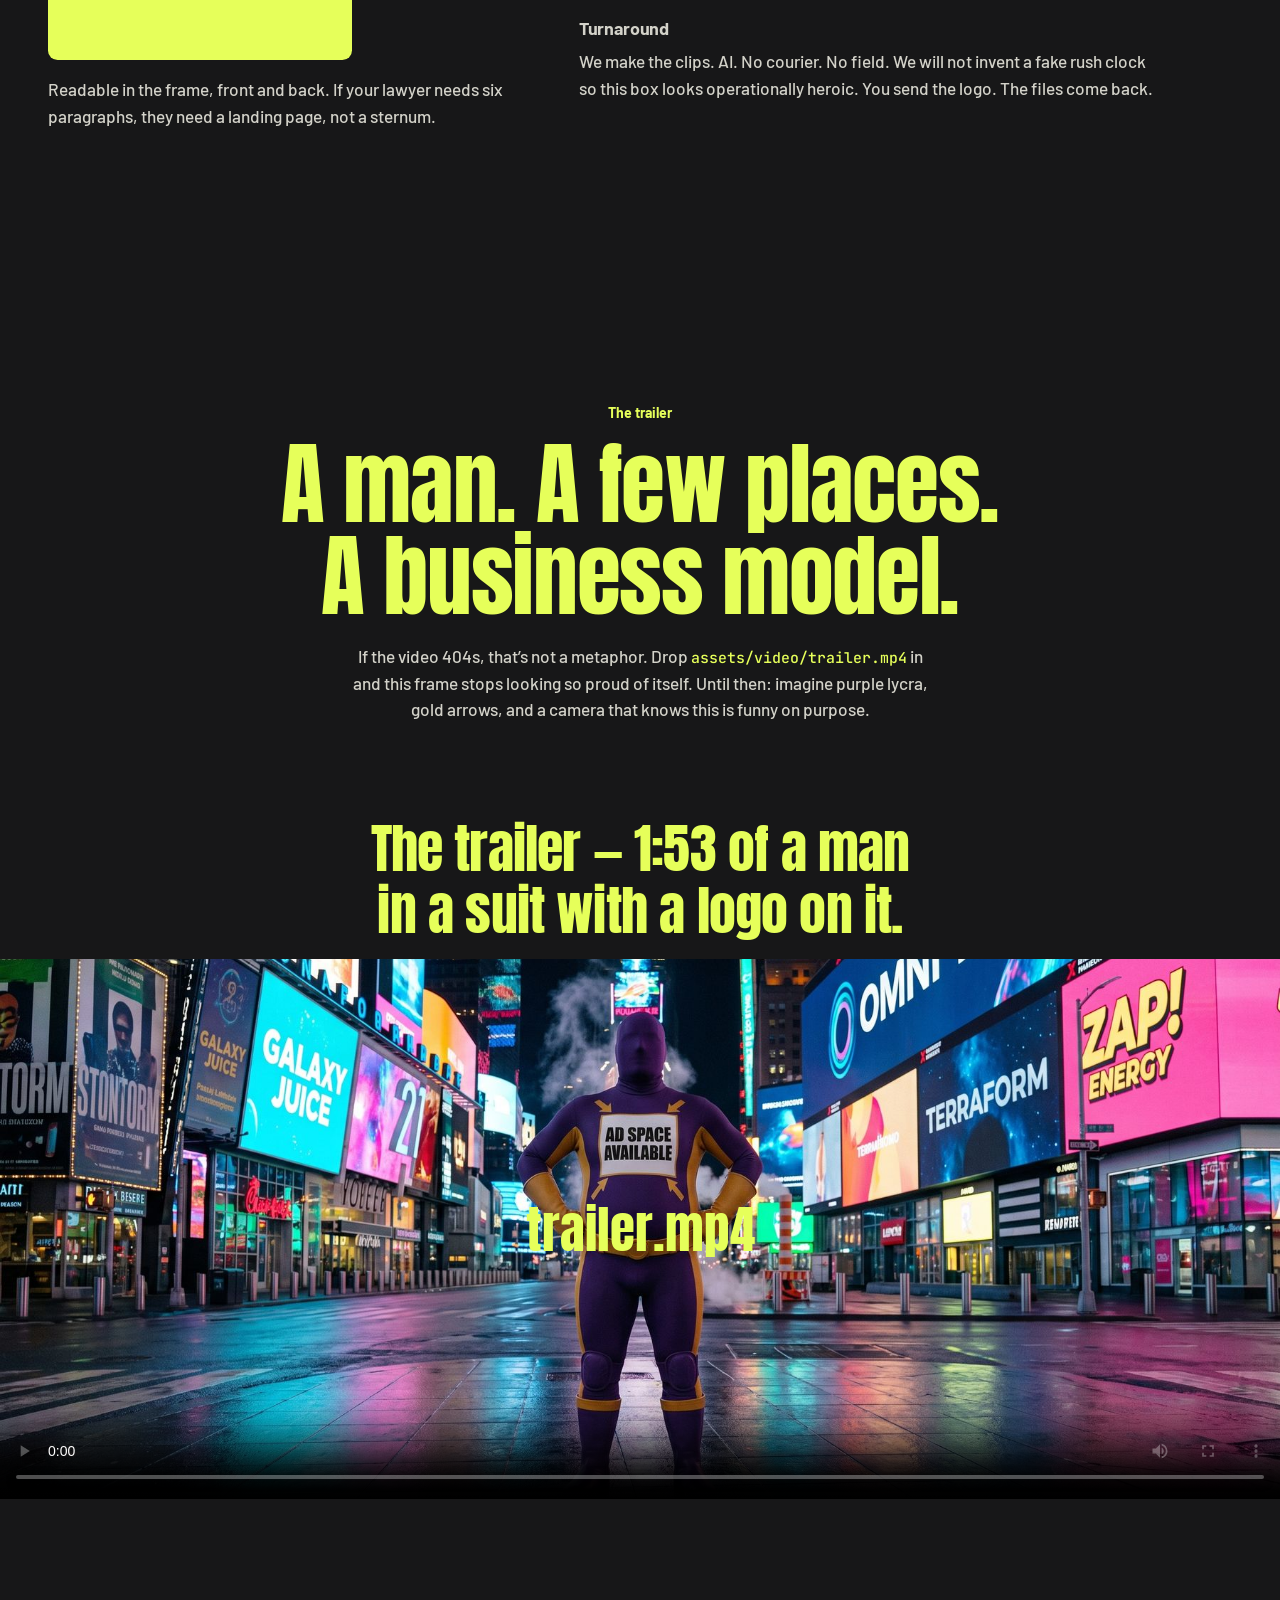
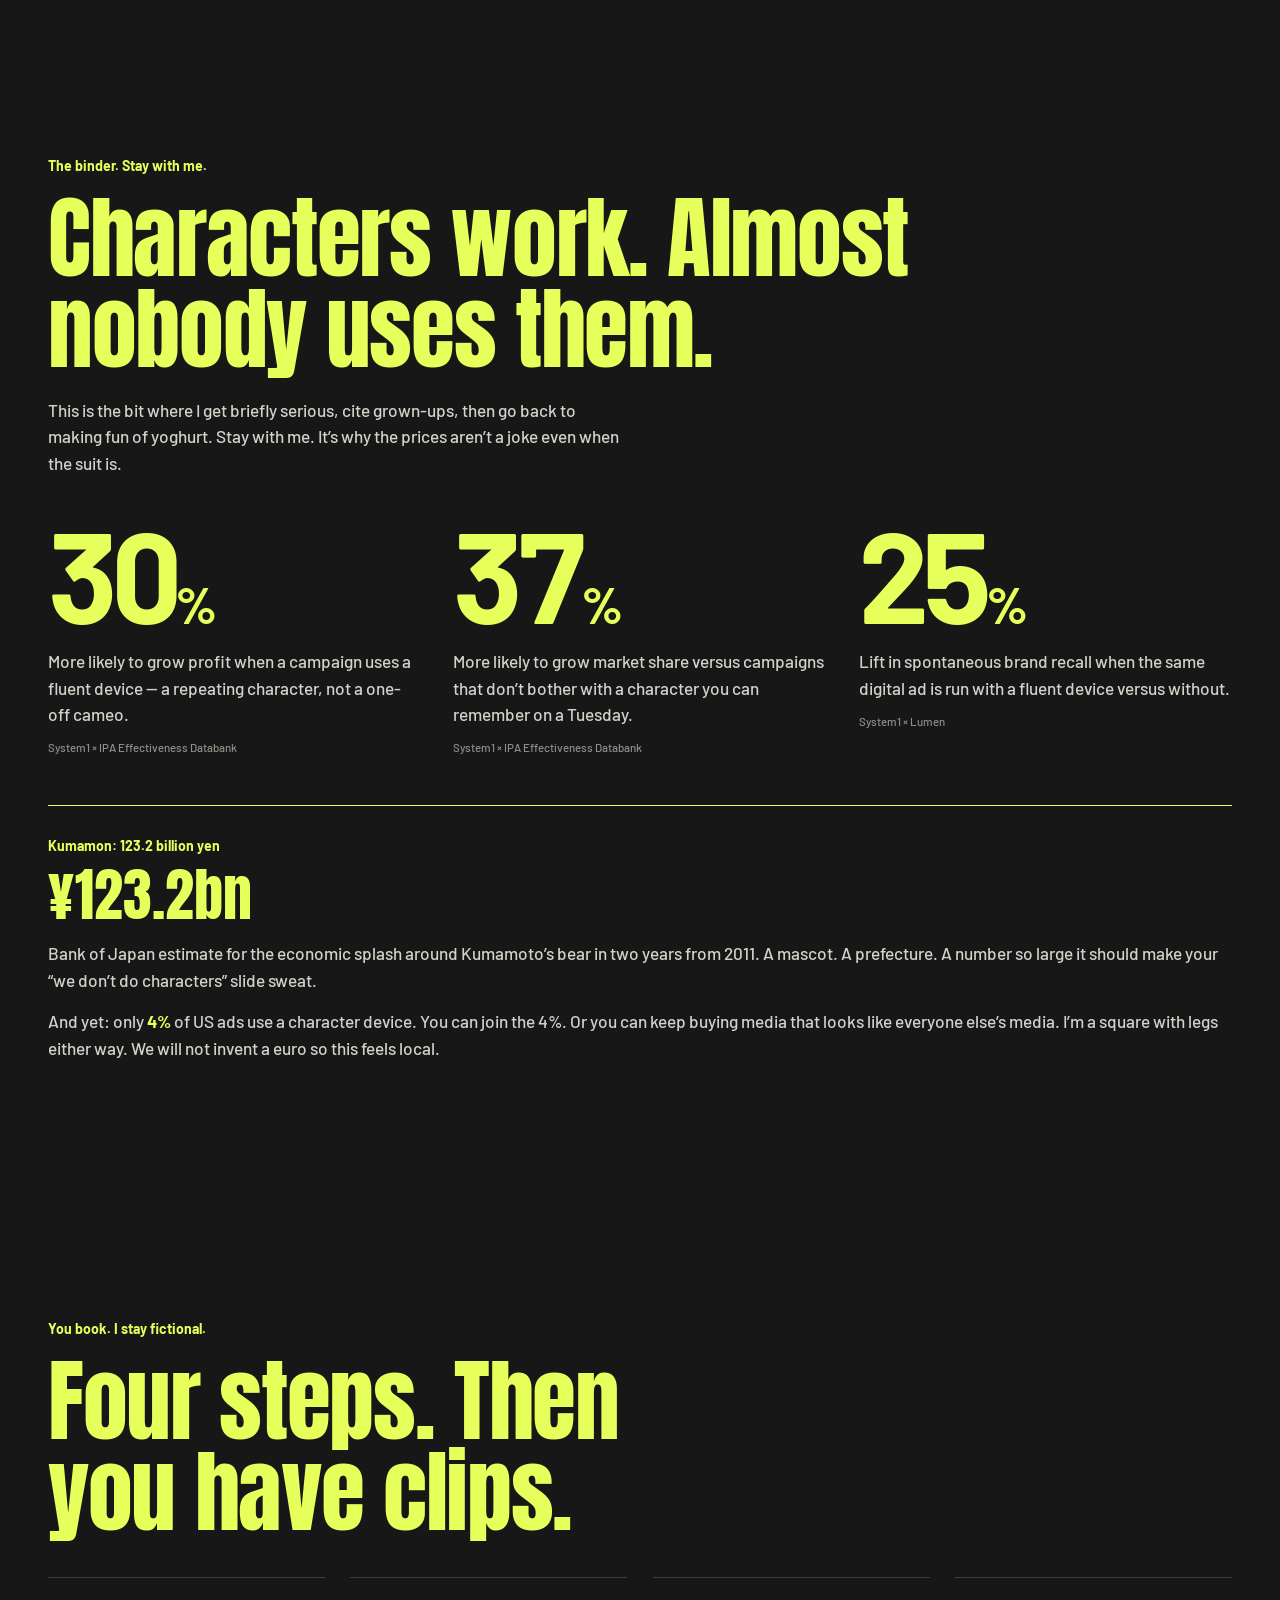
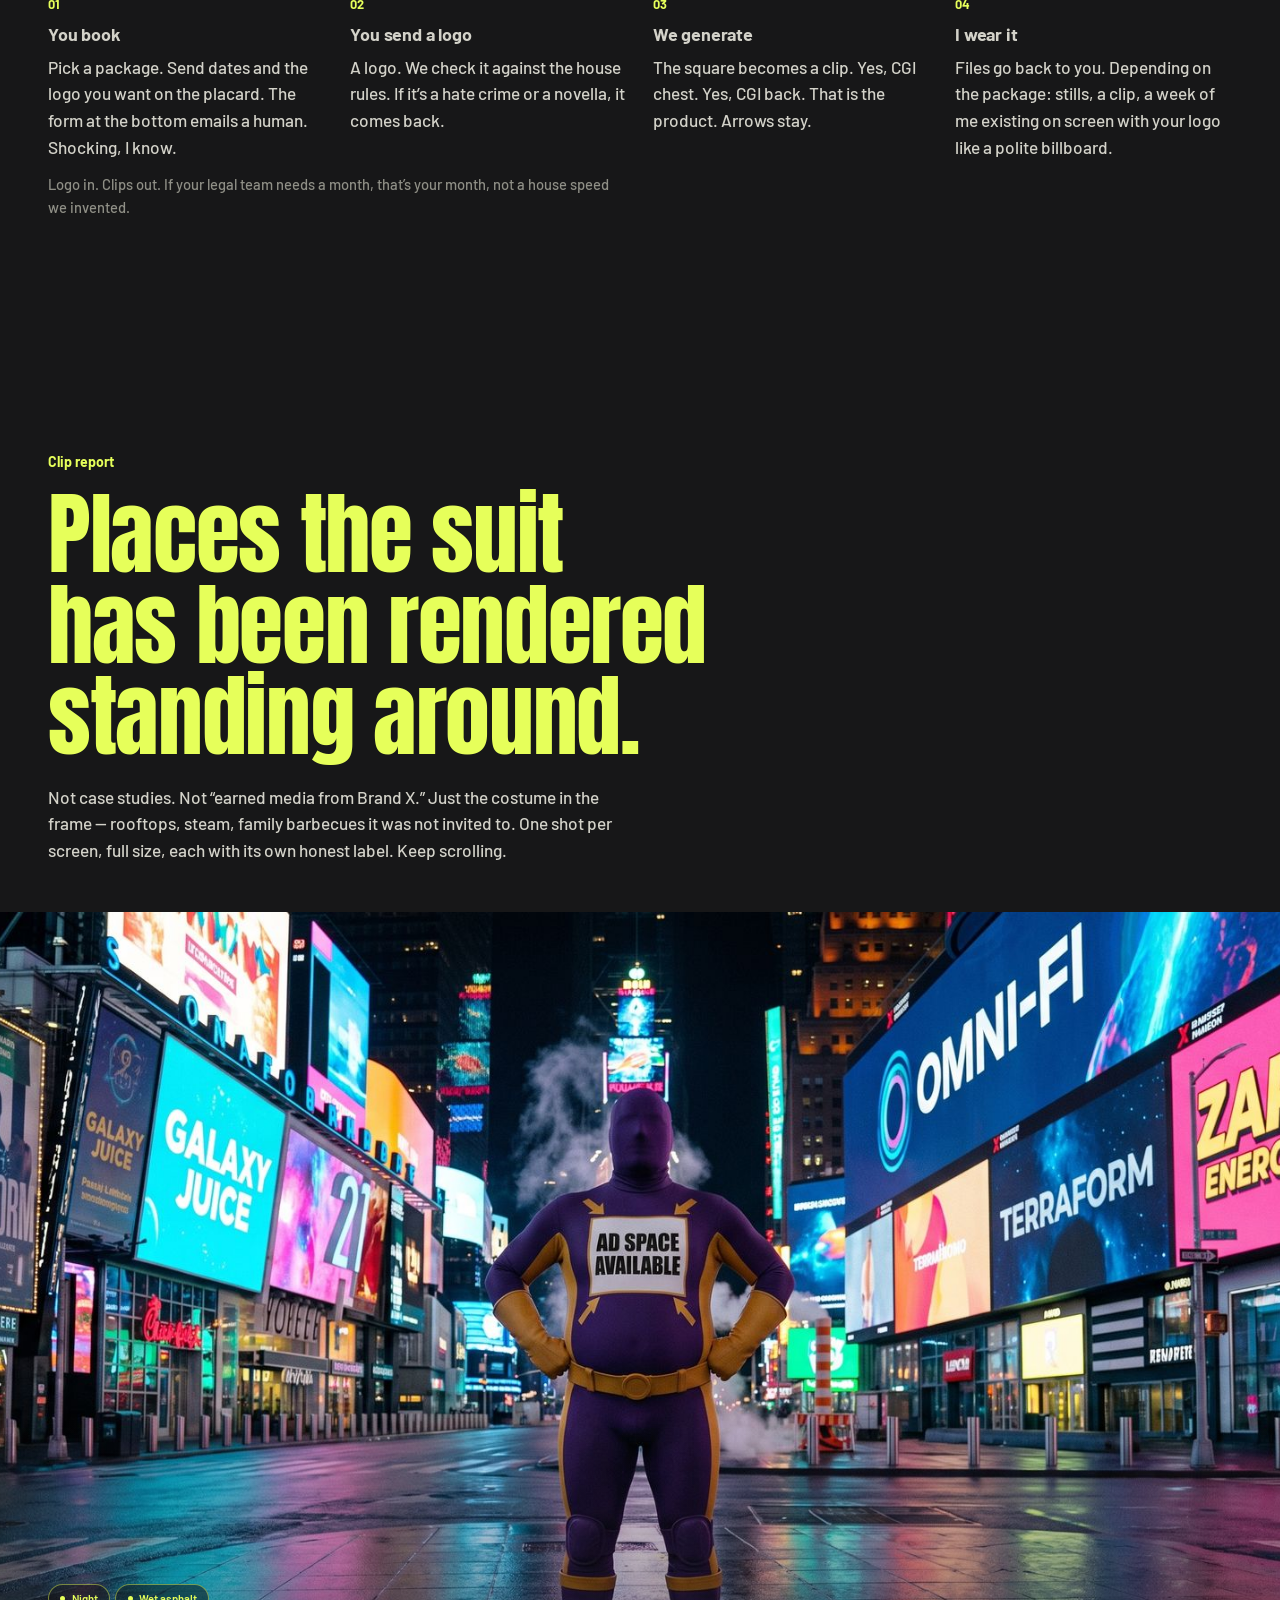
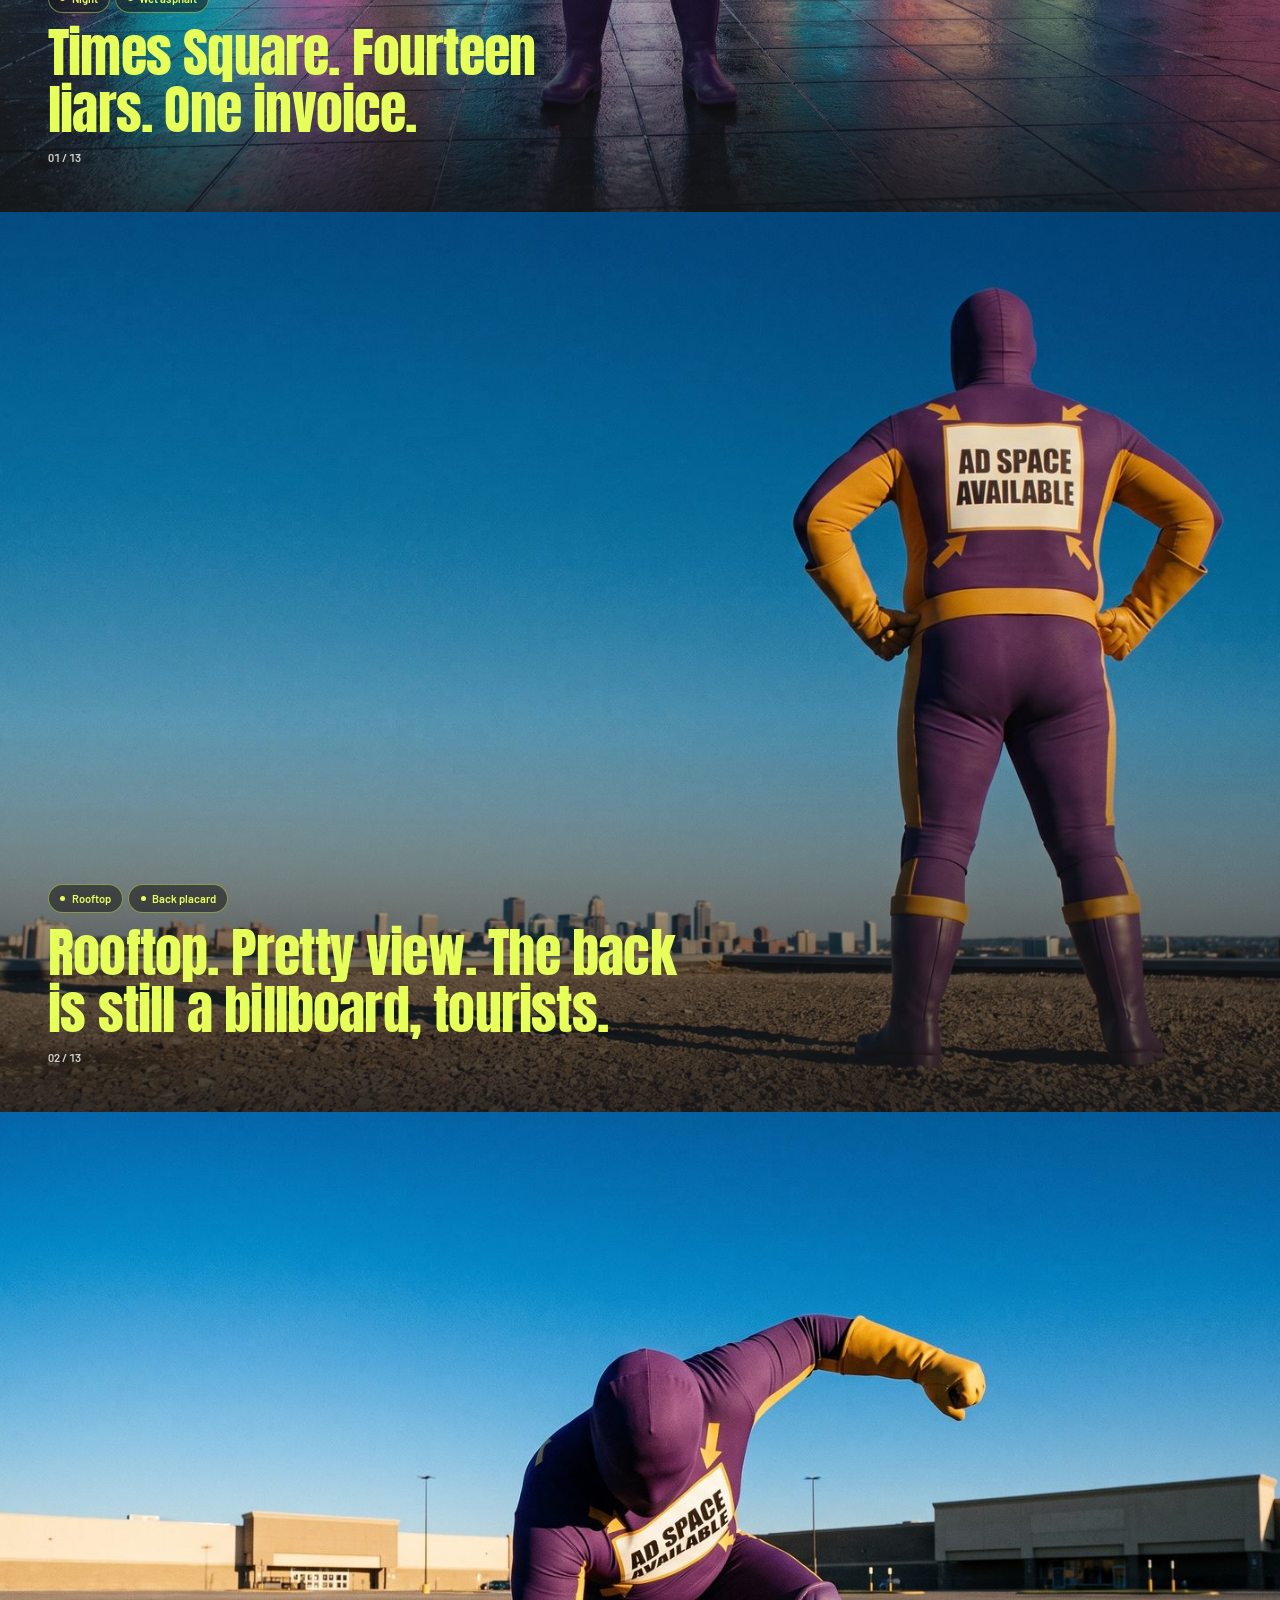
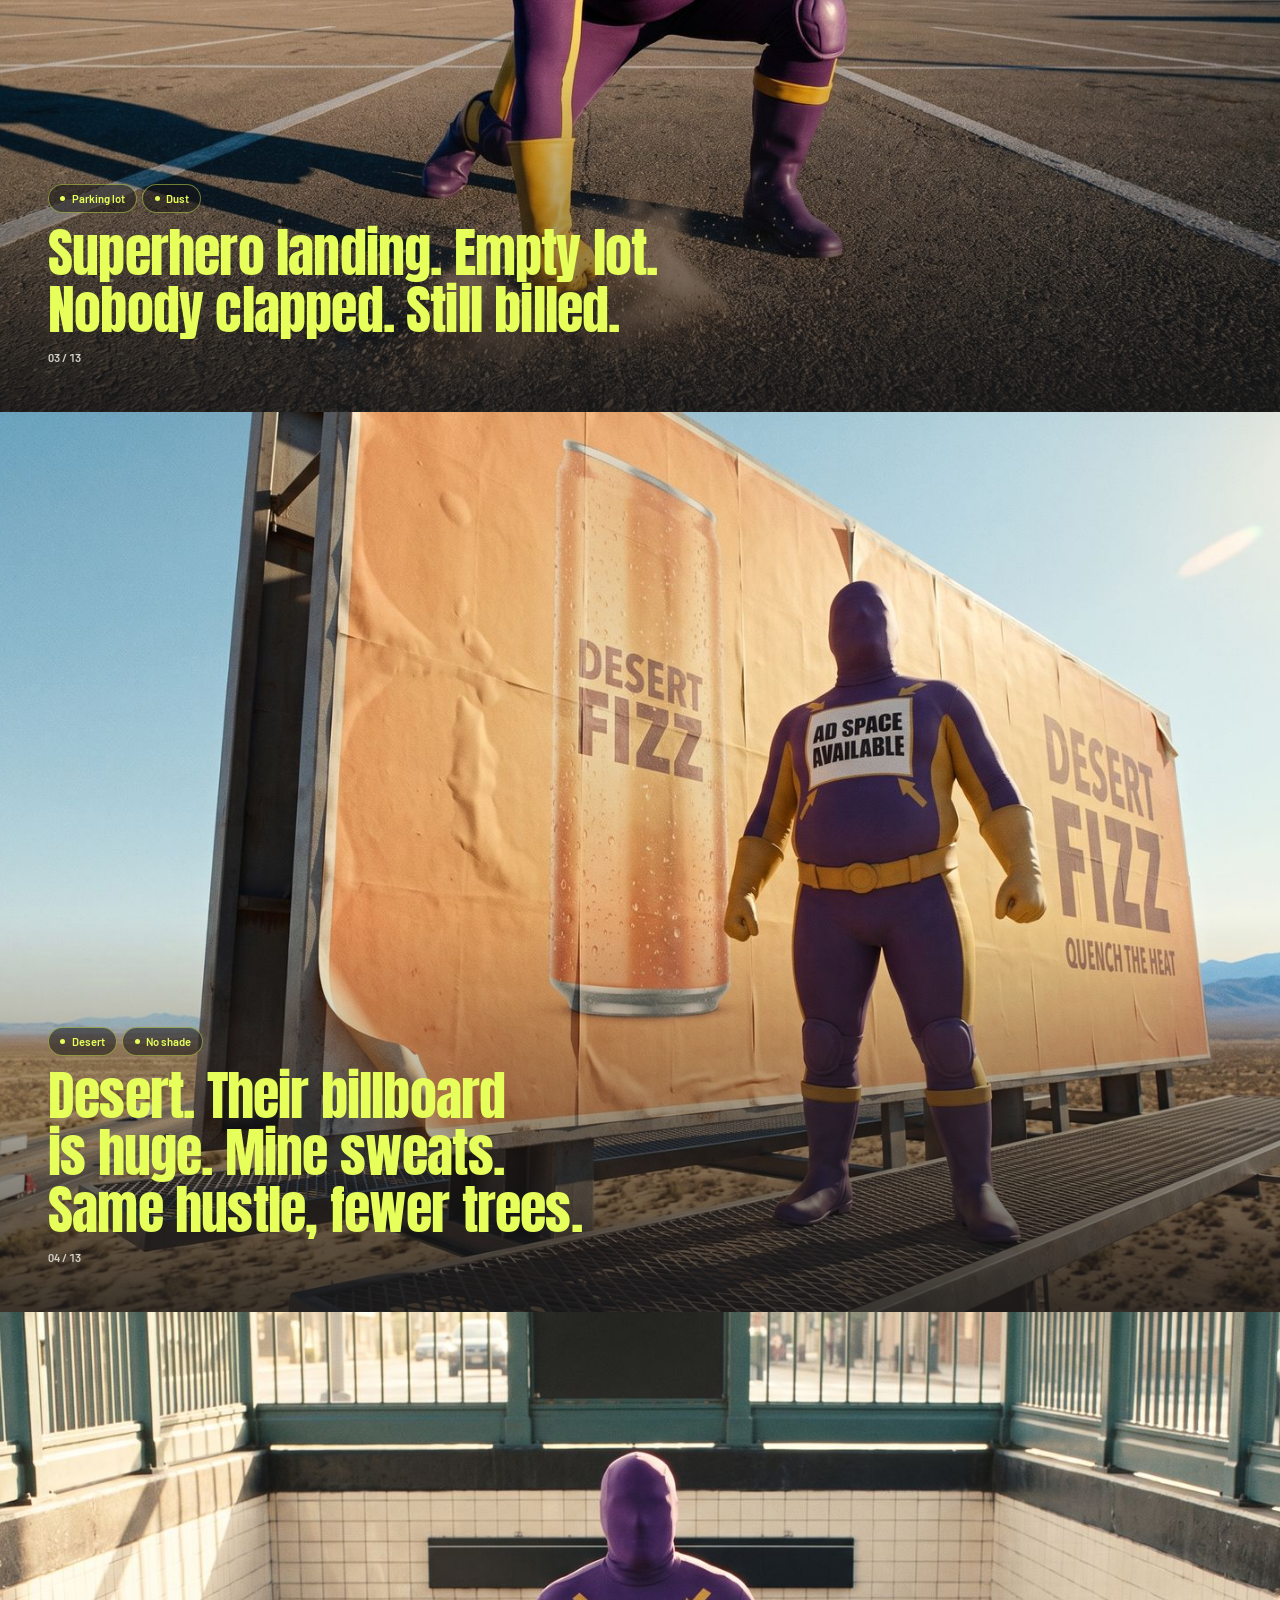
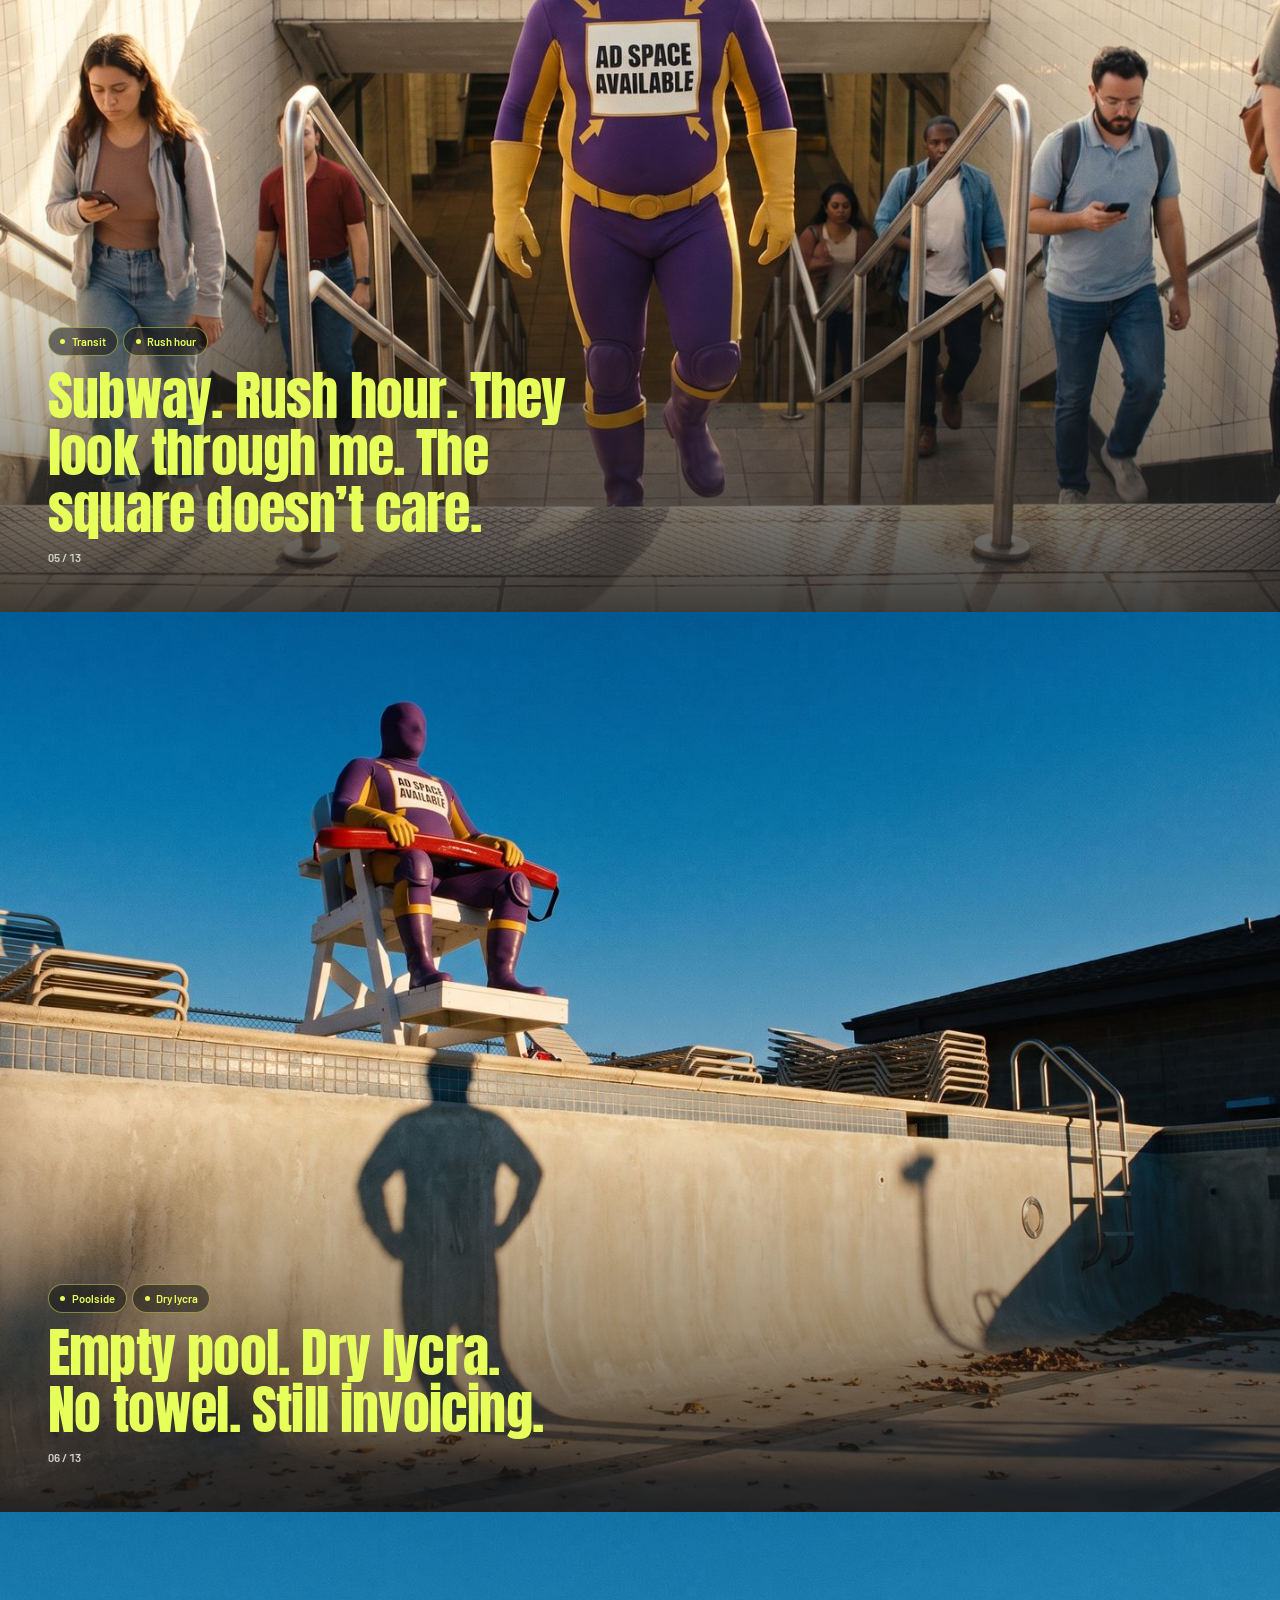
==== commit 784d198a: "Scale the homepage so type and logo actually dominate. Put logo.png on a larger #171718 plate with a" ====
--- a/index.html
+++ b/index.html
@@ -25,7 +25,7 @@
   <a class="skip" href="#main">Skip the preamble</a>
 
   <header class="nav">
-    <a class="mark" href="#top"><img src="assets/img/logo.png" alt="Captain Billboard" width="220" height="98"></a>
+    <a class="mark" href="#top"><img src="assets/img/logo.png" alt="Captain Billboard" width="720" height="280"></a>
     <div class="nav__end">
       <button class="menu-btn" type="button" aria-expanded="false" aria-controls="site-menu">Menu</button>
       <a class="pill" href="#book">Let’s talk</a>
@@ -690,7 +690,7 @@
         </form>
       </div>
 
-      <p class="talk__mark"><img src="assets/img/logo.png" alt="Captain Billboard" width="440" height="196"></p>
+      <p class="talk__mark"><img src="assets/img/logo.png" alt="Captain Billboard" width="720" height="280"></p>
       <div class="talk__bar">
         <span>© <span id="y"></span> Captain Billboard • Dave is an AI character. He rents 25×25 cm on the placard, chest and back. He does not endorse products. He just wears paid space.</span>
         <span>English copy. German legal stubs. No Google Fonts were harmed.</span>
--- a/css/styles.css
+++ b/css/styles.css
@@ -14,7 +14,8 @@
   --pad: clamp(1rem, 4vw, 3rem);
   --wide: 84rem;
   --ease: cubic-bezier(0.16, 1, 0.3, 1);
-  --nav-clear: 6.75rem;
+  --nav-clear: 8.5rem;
+  --plate-shadow: 0 14px 36px rgba(0, 0, 0, 0.5), 0 3px 10px rgba(0, 0, 0, 0.36);
 }
 
 *,
@@ -43,9 +44,9 @@
   background: var(--ink);
   color: var(--grey);
   font-family: var(--sans);
-  font-size: 1.02rem;
-  font-weight: 400;
-  line-height: 1.6;
+  font-size: 1.08rem;
+  font-weight: 500;
+  line-height: 1.55;
   overflow-x: hidden;
   -webkit-font-smoothing: antialiased;
 }
@@ -116,8 +117,8 @@
 
 .eyebrow,
 .kicker {
-  font-size: 0.8rem;
-  font-weight: 500;
+  font-size: 0.88rem;
+  font-weight: 700;
   color: var(--lime);
   margin-bottom: 1rem;
 }
@@ -128,7 +129,7 @@
 
 .display {
   font-family: var(--display);
-  font-size: clamp(2.2rem, 6.6vw, 5rem);
+  font-size: clamp(2.5rem, 7.2vw, 5.6rem);
   font-weight: 400;
   line-height: 1.02;
   letter-spacing: -0.015em;
@@ -140,7 +141,7 @@
 
 .pull {
   font-family: var(--display);
-  font-size: clamp(2.4rem, 8vw, 6.5rem);
+  font-size: clamp(2.7rem, 8.4vw, 7rem);
   font-weight: 400;
   line-height: 1.08;
   letter-spacing: -0.02em;
@@ -240,14 +241,14 @@
   display: inline-flex;
   align-items: center;
   gap: 0.6rem;
-  min-height: 2.2rem;
-  padding: 0.4rem 0.55rem 0.4rem 1rem;
+  min-height: 2.45rem;
+  padding: 0.45rem 0.6rem 0.45rem 1.05rem;
   border: 0;
   border-radius: 999px;
   background: var(--lime);
   color: var(--ink);
   font-family: var(--sans);
-  font-size: 0.86rem;
+  font-size: 0.92rem;
   font-weight: 700;
   text-decoration: none;
   cursor: pointer;
@@ -330,7 +331,7 @@
   align-items: center;
   justify-content: space-between;
   gap: 1rem;
-  padding: 0.85rem var(--pad);
+  padding: 0.95rem var(--pad);
   transition: background 0.35s var(--ease), backdrop-filter 0.35s var(--ease);
 }
 
@@ -349,14 +350,15 @@
   align-items: center;
   line-height: 0;
   text-decoration: none;
-  background: #000;
-  border-radius: 0.28rem;
-  padding: 0.28rem 0.42rem;
+  background: var(--ink);
+  border-radius: 0.55rem;
+  padding: 0.62rem 0.82rem 0.55rem;
+  box-shadow: var(--plate-shadow);
 }
 
 .mark img {
   display: block;
-  height: 36px;
+  height: clamp(3.35rem, 6.4vw, 5rem);
   width: auto;
 }
 
@@ -372,8 +374,8 @@
   background: none;
   color: var(--paper);
   font: inherit;
-  font-size: 0.92rem;
-  font-weight: 600;
+  font-size: 1.02rem;
+  font-weight: 700;
   cursor: pointer;
   padding: 0.35rem 0.1rem;
 }
@@ -407,7 +409,7 @@
   flex-direction: column;
   justify-content: space-between;
   gap: 2rem;
-  padding: 5rem 0 2.5rem;
+  padding: 6.25rem 0 2.5rem;
 }
 
 .menu__links {
@@ -457,9 +459,8 @@
   display: flex;
   flex-direction: column;
   align-items: flex-start;
-  justify-content: flex-start;
-  padding-top: clamp(5.5rem, 11vh, 7.5rem);
-  padding-bottom: 0;
+  justify-content: flex-end;
+  padding: 0;
   overflow: hidden;
 }
 
@@ -484,56 +485,70 @@
   content: none;
 }
 
+/* Left of Dave. Huge on purpose. Never across the back placard. */
 .hero__type {
   position: relative;
   z-index: 2;
-  width: min(30vw, 16rem);
-  padding: 0 var(--pad);
+  flex: 1 1 auto;
+  display: flex;
+  flex-direction: column;
+  justify-content: center;
+  width: auto;
+  max-width: min(52vw, 48rem);
+  align-items: flex-start;
+  padding: clamp(6.8rem, 13vh, 9rem) var(--pad) 1.4rem;
   text-align: left;
   transform: translateY(calc(var(--p) * -52vh)) scale(calc(1 - var(--p) * 0.06));
   opacity: calc(1 - max(0, var(--p) - 0.9) * 10);
 }
 
 .hero__tag {
-  font-size: 0.78rem;
-  font-weight: 500;
-  color: var(--grey);
-  margin-bottom: 0.45rem;
-  text-shadow: 0 1px 8px var(--ink);
+  display: inline-block;
+  width: fit-content;
+  max-width: 26rem;
+  margin: 0 0 0.9rem;
+  padding: 0.55rem 0.8rem;
+  background: var(--ink);
+  color: var(--paper);
+  font-size: clamp(1.02rem, 1.7vw, 1.28rem);
+  font-weight: 700;
+  line-height: 1.25;
+  box-shadow: var(--plate-shadow);
 }
 
 .hero__giant {
   font-family: var(--display);
-  font-size: min(8vw, 6rem);
+  font-size: clamp(5.8rem, 16vw, 16rem);
   font-weight: 400;
-  line-height: 0.88;
+  line-height: 0.82;
   letter-spacing: -0.02em;
   color: var(--lime);
-  text-shadow: 0 0.05em 0.28em var(--ink);
+  text-shadow: 0 0.045em 0.22em rgba(23, 23, 24, 0.88);
+  white-space: nowrap;
 }
 
 .hero__serif {
   font-family: var(--display);
-  font-size: min(2vw, 1.35rem);
-  line-height: 1.08;
+  font-size: clamp(2.35rem, 6.6vw, 6.4rem);
+  line-height: 0.92;
   letter-spacing: 0.01em;
-  color: var(--grey);
-  margin-top: 0.1em;
-  text-shadow: 0 1px 8px var(--ink);
+  color: var(--lime);
+  margin-top: 0.06em;
+  text-shadow: 0 0.045em 0.22em rgba(23, 23, 24, 0.88);
+  white-space: nowrap;
 }
 
 /* Credit + stats sit on a #171718 plate at the bottom, never on the sky
-   and never across the back placard. */
+   and never across the back placard. In flow so the bigger strip
+   does not cover RENT. */
 .hero__foot {
-  position: absolute;
-  left: 0;
-  right: 0;
-  bottom: 0;
+  position: relative;
   z-index: 3;
+  flex: 0 0 auto;
   width: 100%;
   max-width: none;
   margin: 0;
-  padding: 0.85rem var(--pad) 1.05rem;
+  padding: 1.25rem var(--pad) 1.4rem;
   background: var(--ink);
   border-top: 1px solid color-mix(in srgb, var(--lime) 22%, transparent);
   opacity: calc(1 - max(0, var(--p) - 0.35) * 2.8);
@@ -541,28 +556,29 @@
 }
 
 .hero__credit {
-  max-width: 42rem;
+  max-width: 58rem;
   margin: 0;
-  font-size: clamp(0.92rem, 1.4vw, 1.08rem);
-  font-weight: 500;
-  line-height: 1.4;
-  color: var(--grey);
+  font-size: clamp(1.2rem, 2.15vw, 1.7rem);
+  font-weight: 700;
+  line-height: 1.28;
+  color: var(--paper);
   text-align: left;
   text-wrap: balance;
 }
 
 .hero__credit b {
   color: var(--lime);
-  font-weight: 600;
+  font-weight: 700;
 }
 
 .hero__strip {
   position: relative;
-  width: min(100%, 36rem);
-  margin: 0.7rem 0 0;
-  display: grid;
-  gap: 0.75rem;
-  padding-top: 0.7rem;
+  width: 100%;
+  max-width: none;
+  margin: 0.95rem 0 0;
+  display: grid;
+  gap: 1rem 2rem;
+  padding-top: 0.95rem;
   border-top: 1px solid color-mix(in srgb, var(--lime) 28%, transparent);
 }
 
@@ -571,86 +587,67 @@
 }
 
 .hero__who p {
-  font-size: clamp(0.85rem, 1.2vw, 0.95rem);
-  font-weight: 500;
-  color: var(--grey);
+  font-size: clamp(1.12rem, 1.9vw, 1.5rem);
+  font-weight: 700;
+  color: var(--paper);
 }
 
 .hero__who-light {
-  font-weight: 300;
+  font-weight: 600;
   color: var(--mute);
-  margin-top: 0.2rem;
+  margin-top: 0.25rem;
 }
 
 .chips {
   display: grid;
   grid-template-columns: repeat(3, auto);
-  gap: 0.85rem;
+  gap: 1.15rem;
   justify-content: start;
 }
 
 @media (max-aspect-ratio: 5 / 4) {
   .hero__shot img {
-    object-position: 78% 48%;
+    object-position: 78% 42%;
   }
 
   .hero__type {
-    position: absolute;
-    left: 0;
-    right: 0;
-    bottom: 0;
-    width: 100%;
-    max-width: none;
-    padding: 0.7rem var(--pad) 7.4rem;
+    position: relative;
+    left: auto;
+    right: auto;
+    bottom: auto;
+    width: auto;
+    max-width: min(88vw, 36rem);
+    padding: clamp(6.4rem, 12vh, 8rem) var(--pad) 1rem;
     transform: none;
     opacity: 1;
-    z-index: 4;
+    z-index: 2;
   }
 
   .hero__giant {
-    font-size: 16vw;
-    text-shadow: none;
+    font-size: clamp(5rem, 22vw, 9rem);
   }
 
   .hero__serif {
-    font-size: 4.6vw;
-    text-shadow: none;
-  }
-
-  .hero__tag {
-    text-shadow: none;
+    font-size: clamp(2rem, 9.2vw, 3.8rem);
   }
 
   .hero__foot {
-    padding-top: 5.6rem;
-  }
-
-  .hero__credit {
-    font-size: 0.82rem;
-  }
-
-  .hero__strip {
-    gap: 0.5rem;
-    padding-top: 0.5rem;
-    margin-top: 0.55rem;
-  }
-
-  .chips {
-    display: none;
+    padding: 1.15rem var(--pad) 1.25rem;
   }
 }
 
 @media (max-aspect-ratio: 5 / 4) and (max-height: 780px) {
   .hero__giant {
-    font-size: 12vw;
-  }
-
-  .hero__credit {
-    font-size: 0.72rem;
-  }
-
-  .chip__l {
-    display: none;
+    font-size: clamp(4.2rem, 18vw, 7rem);
+  }
+
+  .hero__serif {
+    font-size: clamp(1.7rem, 7.4vw, 3rem);
+  }
+
+  .hero__type {
+    padding-top: 5.8rem;
+    justify-content: flex-end;
   }
 }
 
@@ -658,28 +655,28 @@
   position: relative;
   display: flex;
   align-items: flex-start;
-  gap: 0.5rem;
-  padding-right: 0.9rem;
+  gap: 0.65rem;
+  padding-right: 1.15rem;
 }
 
 .chip + .chip {
-  padding-left: 0.9rem;
+  padding-left: 1.15rem;
 }
 
 .chip + .chip::before {
   content: "";
   position: absolute;
   left: 0;
-  top: 0.1rem;
-  bottom: 0.1rem;
+  top: 0.15rem;
+  bottom: 0.15rem;
   width: 1px;
   background: color-mix(in srgb, var(--lime) 40%, transparent);
 }
 
 .chip__live {
-  width: 8px;
-  height: 8px;
-  margin-top: 0.55rem;
+  width: 11px;
+  height: 11px;
+  margin-top: 0.7rem;
   border-radius: 50%;
   background: var(--live);
   flex-shrink: 0;
@@ -692,47 +689,49 @@
 }
 
 .chip__n {
-  font-size: clamp(1.15rem, 2.2vw, 1.55rem);
-  font-weight: 500;
+  font-size: clamp(1.85rem, 3.5vw, 2.85rem);
+  font-weight: 700;
   font-variant-numeric: lining-nums tabular-nums;
   line-height: 1;
-  color: var(--grey);
+  color: var(--paper);
   white-space: nowrap;
 }
 
 .chip__n span {
-  font-size: 0.45em;
-  font-weight: 400;
-  margin-left: 0.15em;
-  vertical-align: 0.35em;
+  font-size: 0.42em;
+  font-weight: 700;
+  margin-left: 0.18em;
+  vertical-align: 0.38em;
 }
 
 .chip__l {
-  margin-top: 0.35rem;
-  font-size: 0.62rem;
+  margin-top: 0.4rem;
+  font-size: clamp(0.78rem, 1.15vw, 0.98rem);
+  font-weight: 600;
   color: var(--mute);
   white-space: nowrap;
 }
 
 @media (max-width: 639px) {
   .chips {
-    gap: 0.5rem;
+    gap: 0.55rem;
+    width: 100%;
   }
 
   .chip {
-    padding-right: 0.5rem;
+    padding-right: 0.45rem;
   }
 
   .chip + .chip {
-    padding-left: 0.5rem;
+    padding-left: 0.55rem;
   }
 
   .chip__n {
-    font-size: 1.15rem;
+    font-size: clamp(1.45rem, 6.4vw, 1.9rem);
   }
 
   .chip__l {
-    font-size: 0.55rem;
+    font-size: 0.72rem;
     white-space: normal;
   }
 
@@ -756,10 +755,10 @@
 }
 
 .statement__lede {
-  font-size: clamp(1.25rem, 2.9vw, 2.35rem);
-  font-weight: 500;
-  line-height: 1.25;
-  color: var(--grey);
+  font-size: clamp(1.4rem, 3.1vw, 2.55rem);
+  font-weight: 700;
+  line-height: 1.22;
+  color: var(--paper);
 }
 
 .statement .note {
@@ -1606,9 +1605,10 @@
   margin: clamp(2.5rem, 6vw, 4rem) 0 0.6rem;
   line-height: 0;
   display: inline-block;
-  background: #000;
-  border-radius: 0.35rem;
-  padding: 0.5rem 0.7rem;
+  background: var(--ink);
+  border-radius: 0.55rem;
+  padding: 0.7rem 0.95rem 0.62rem;
+  box-shadow: var(--plate-shadow);
 }
 
 .talk__mark img {
@@ -1836,9 +1836,9 @@
   }
 
   .hero__strip {
-    grid-template-columns: 1fr auto;
+    grid-template-columns: minmax(16rem, 1fr) auto;
     align-items: end;
-    gap: 1.5rem;
+    gap: 1.5rem 2.4rem;
   }
 
   .hero__who {
@@ -1859,9 +1859,22 @@
   }
 }
 
-@media (min-aspect-ratio: 5 / 4) and (min-width: 640px) {
-  .hero__strip {
-    grid-template-columns: 1fr;
+@media (min-aspect-ratio: 5 / 4) and (max-height: 740px) {
+  .hero__giant {
+    font-size: clamp(4.6rem, 12.5vw, 9rem);
+  }
+
+  .hero__serif {
+    font-size: clamp(1.9rem, 5vw, 3.6rem);
+  }
+
+  .hero__type {
+    padding-top: 5.8rem;
+    padding-bottom: 0.8rem;
+  }
+
+  .hero__foot {
+    padding: 1rem var(--pad) 1.1rem;
   }
 }
 
@@ -1921,7 +1934,7 @@
   }
 
   .menu__inner {
-    padding-top: 6.5rem;
+    padding-top: 8rem;
   }
 }
 
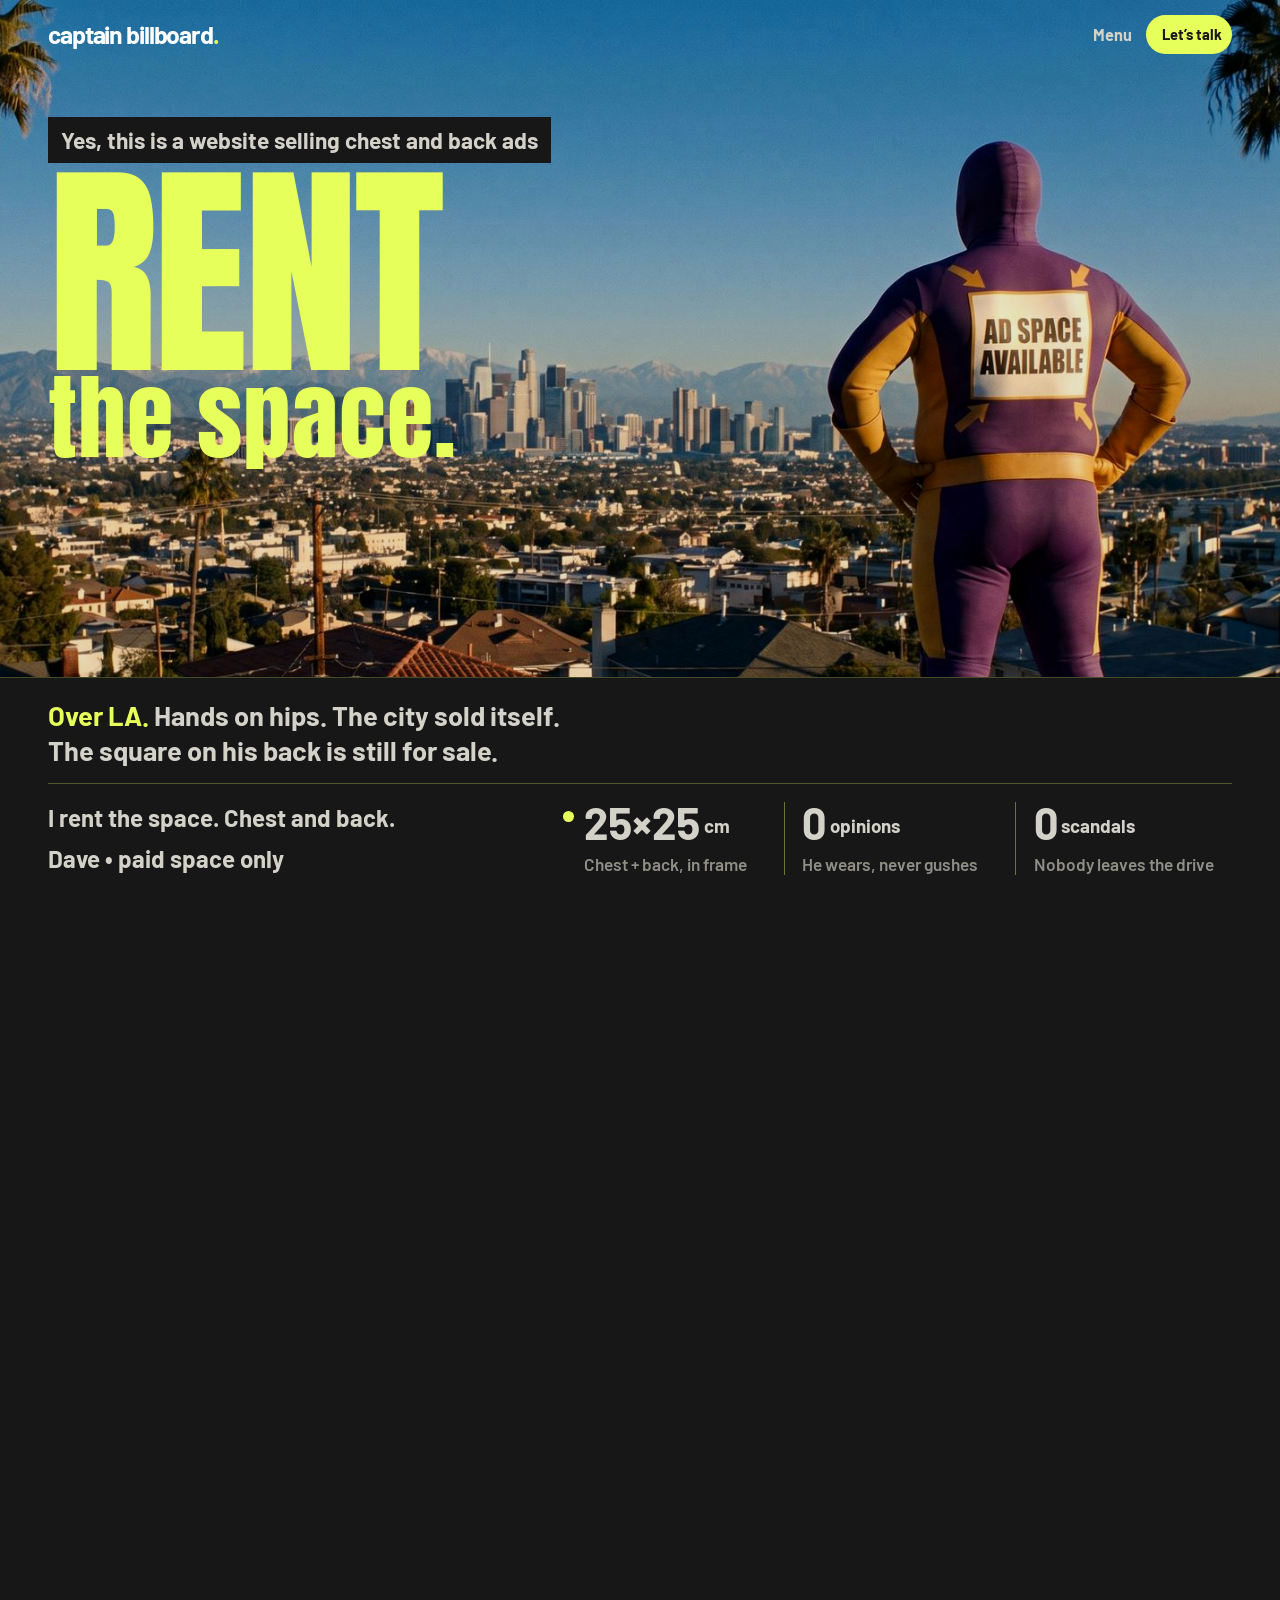
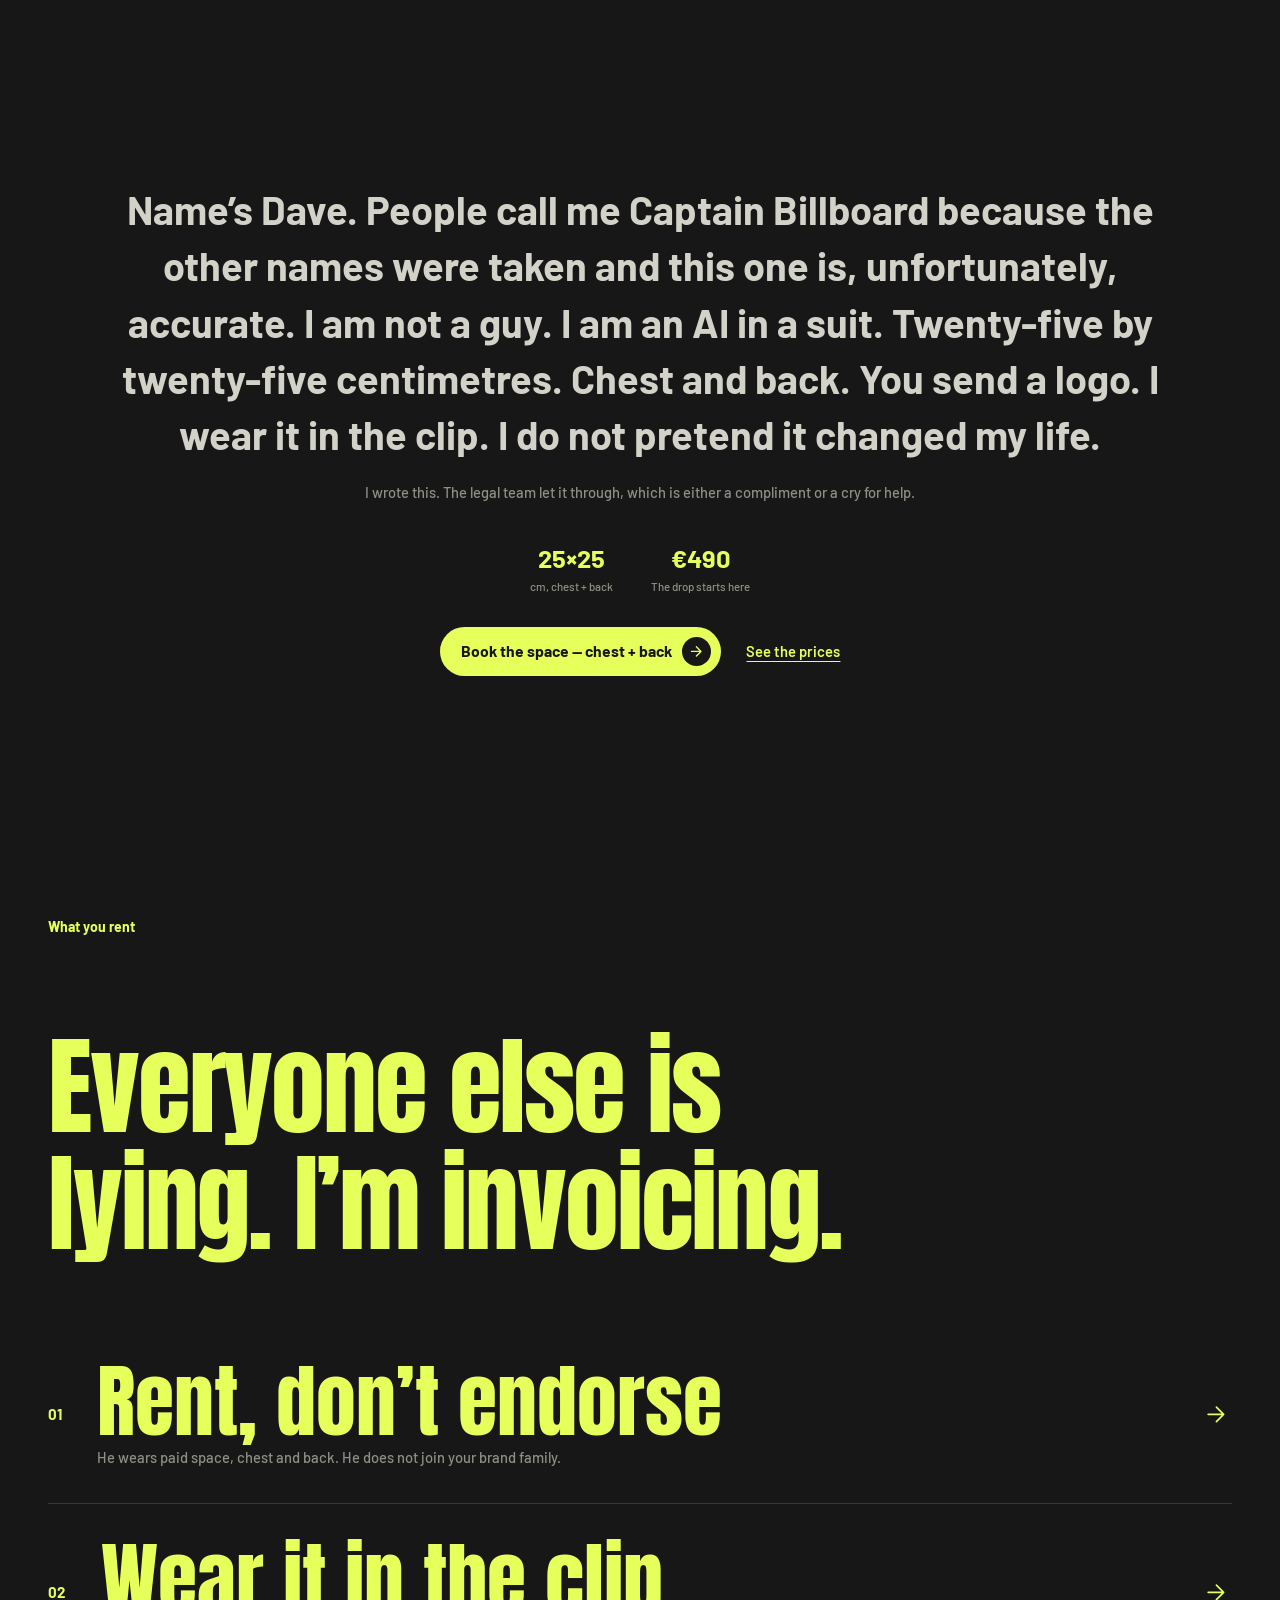
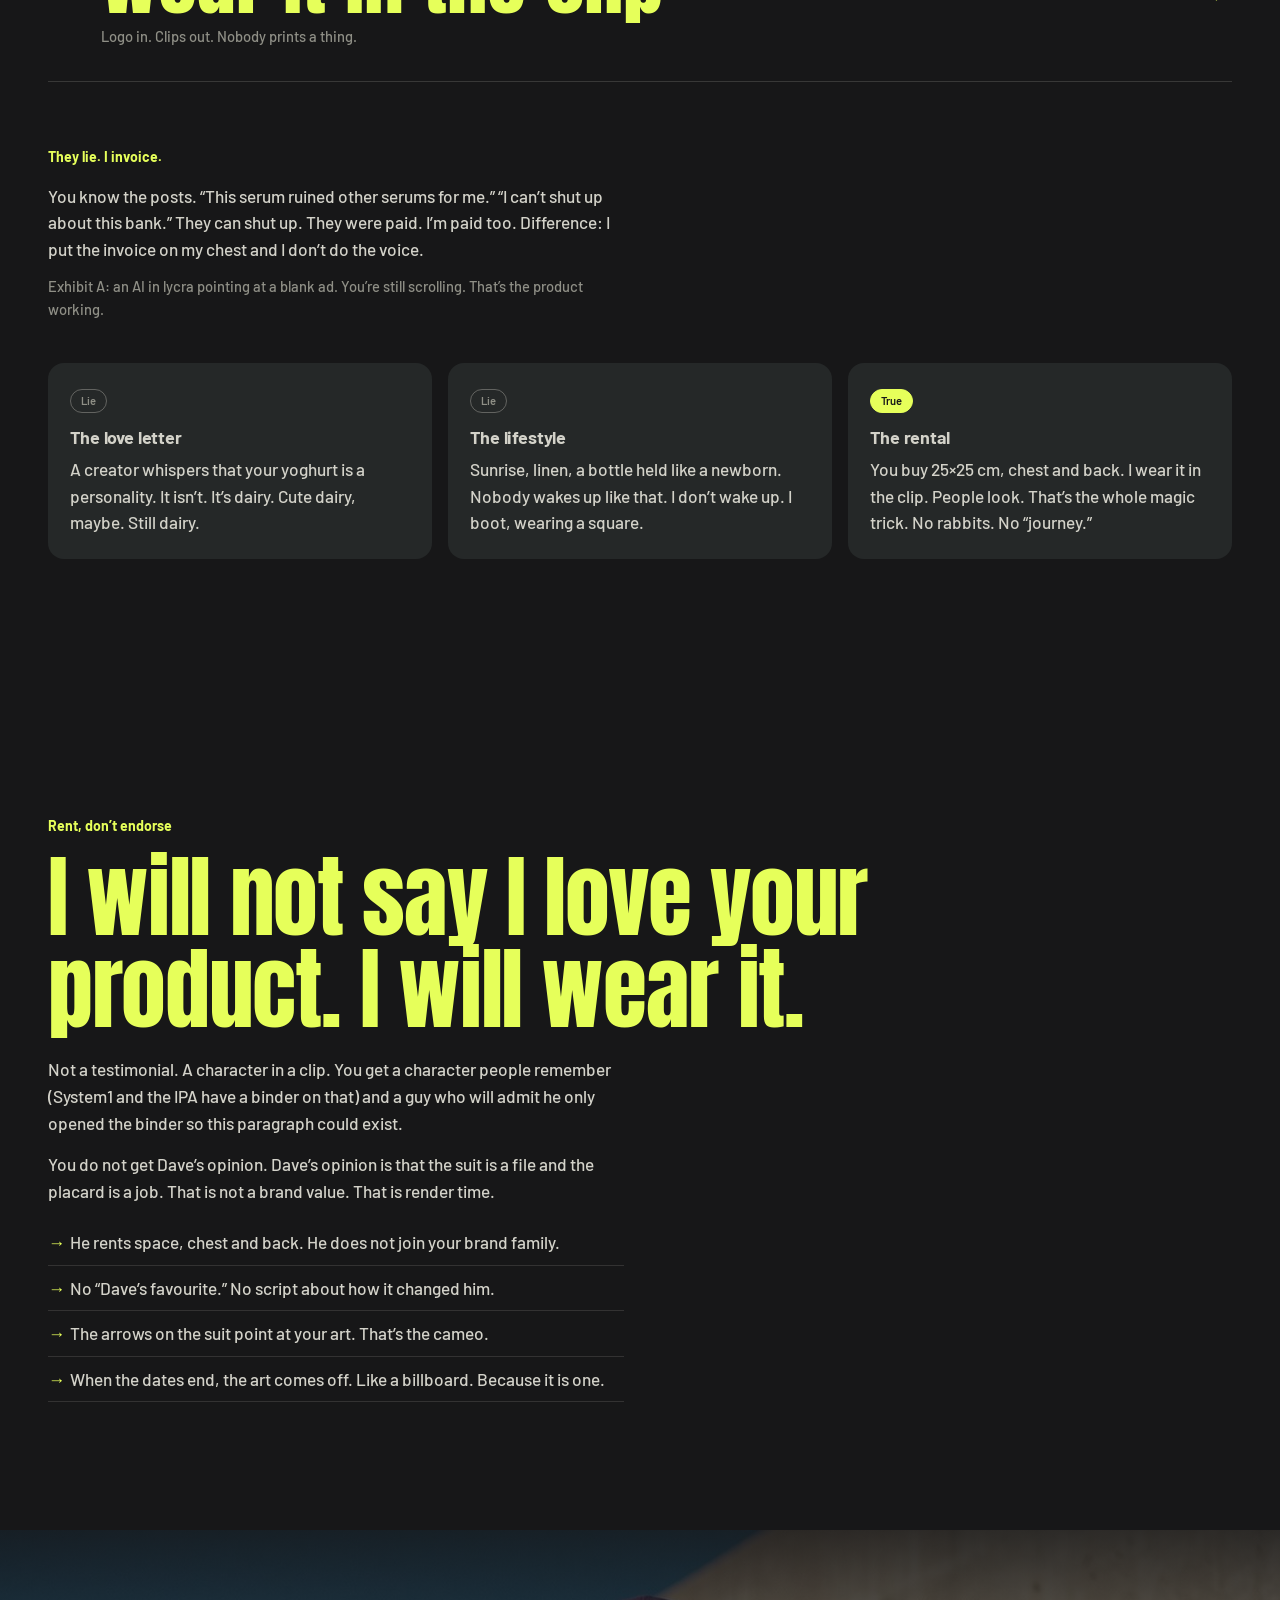
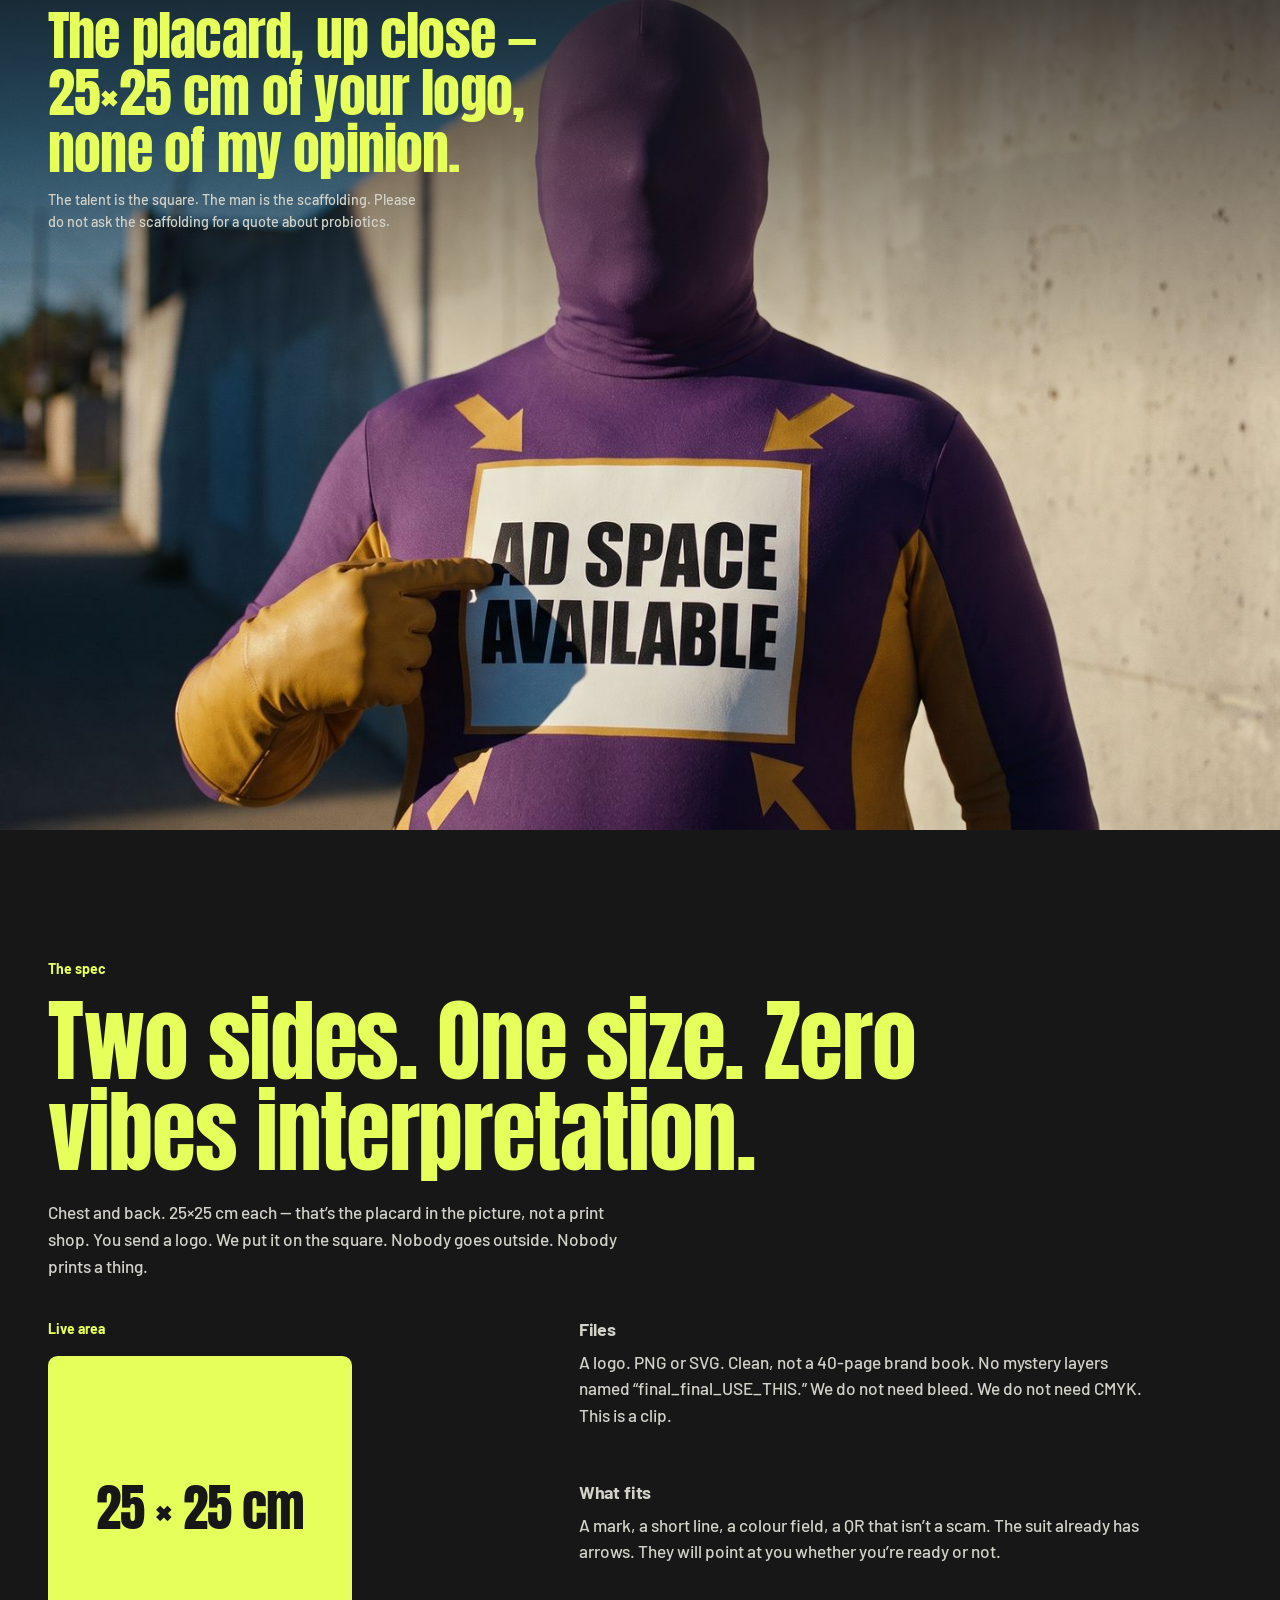
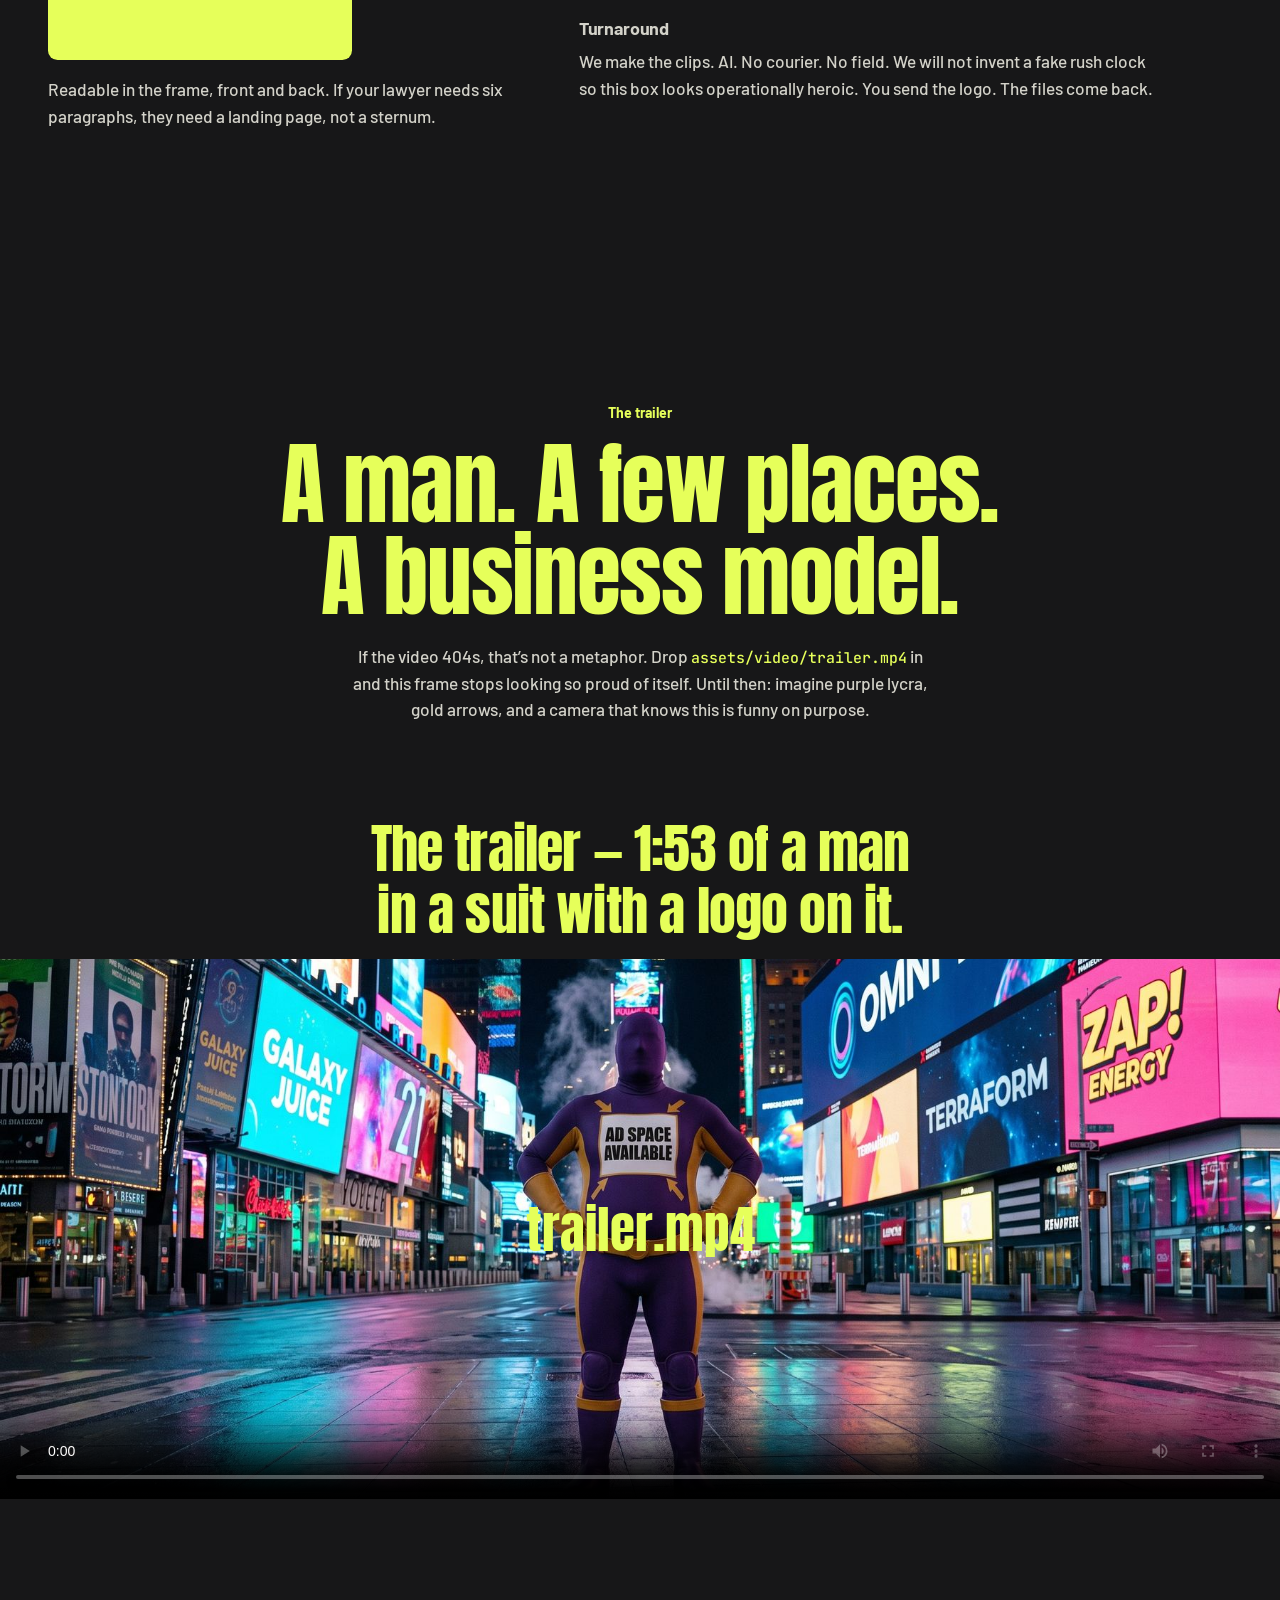
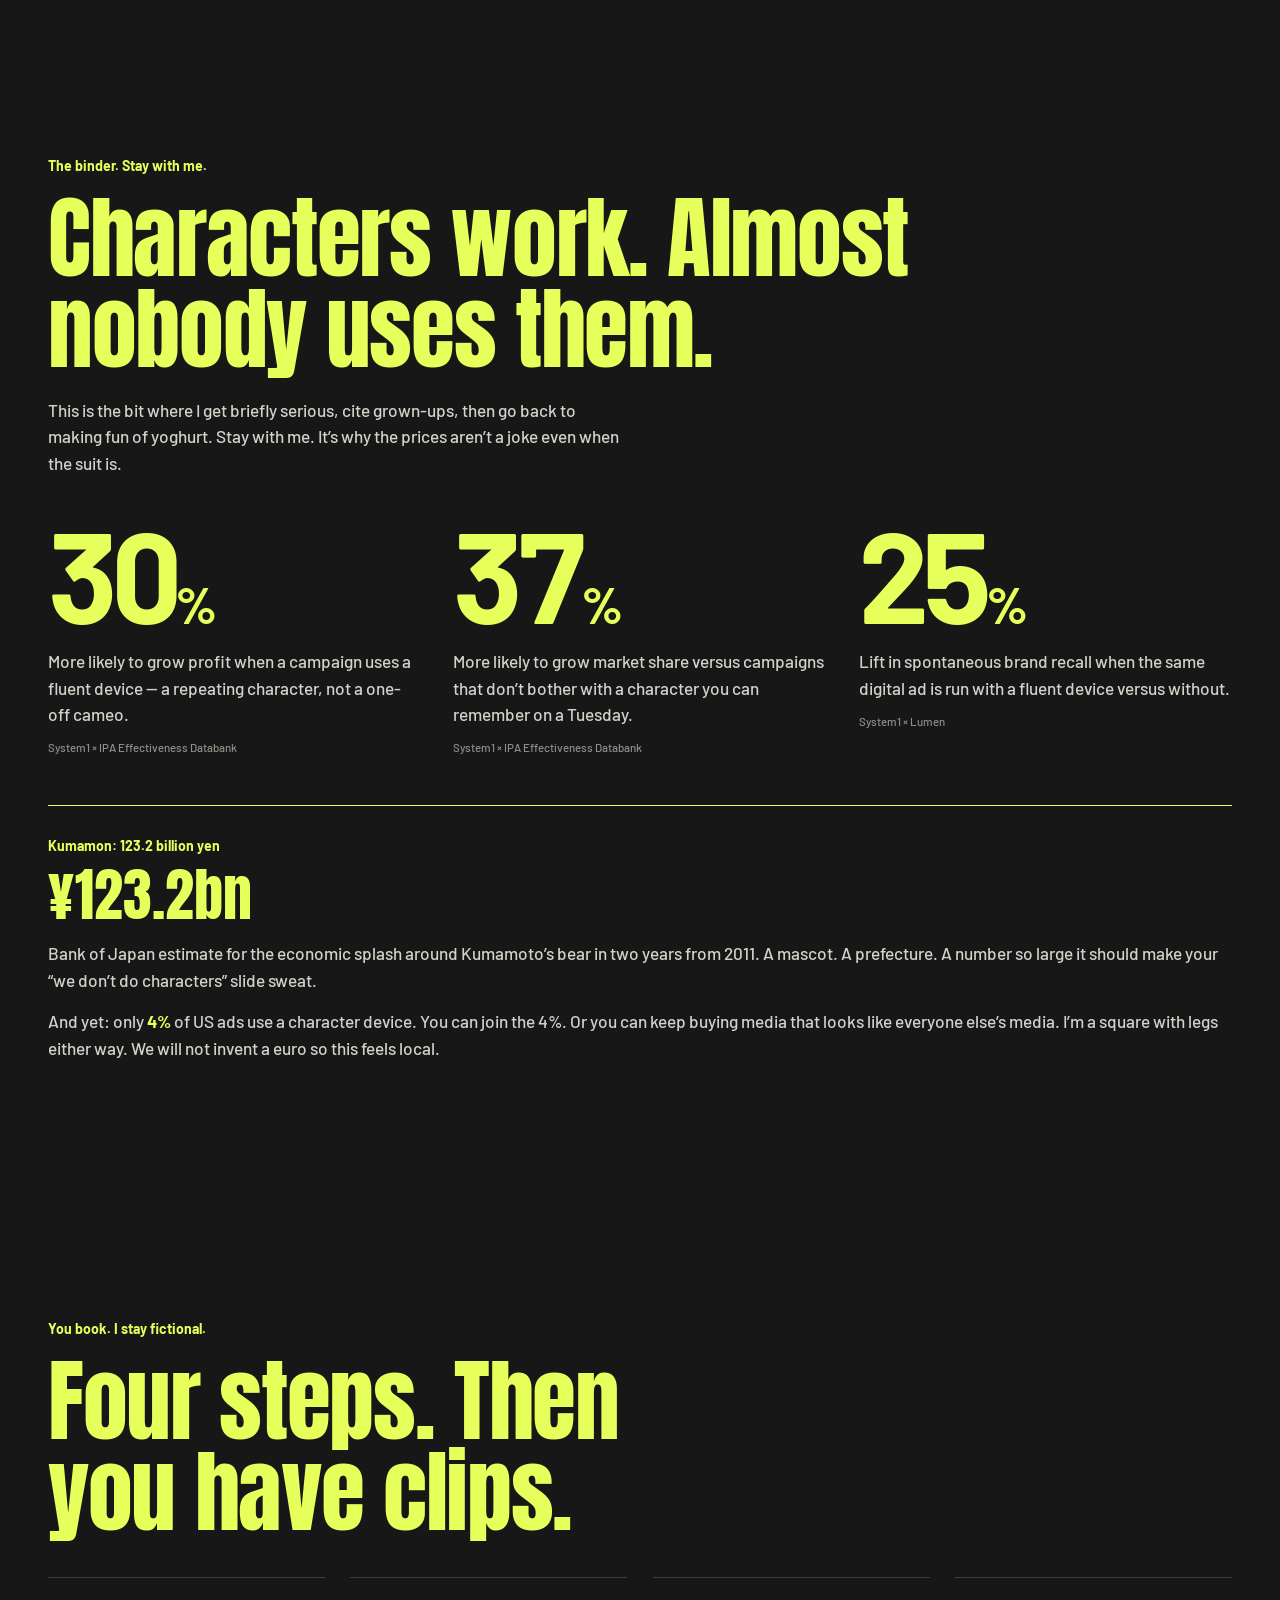
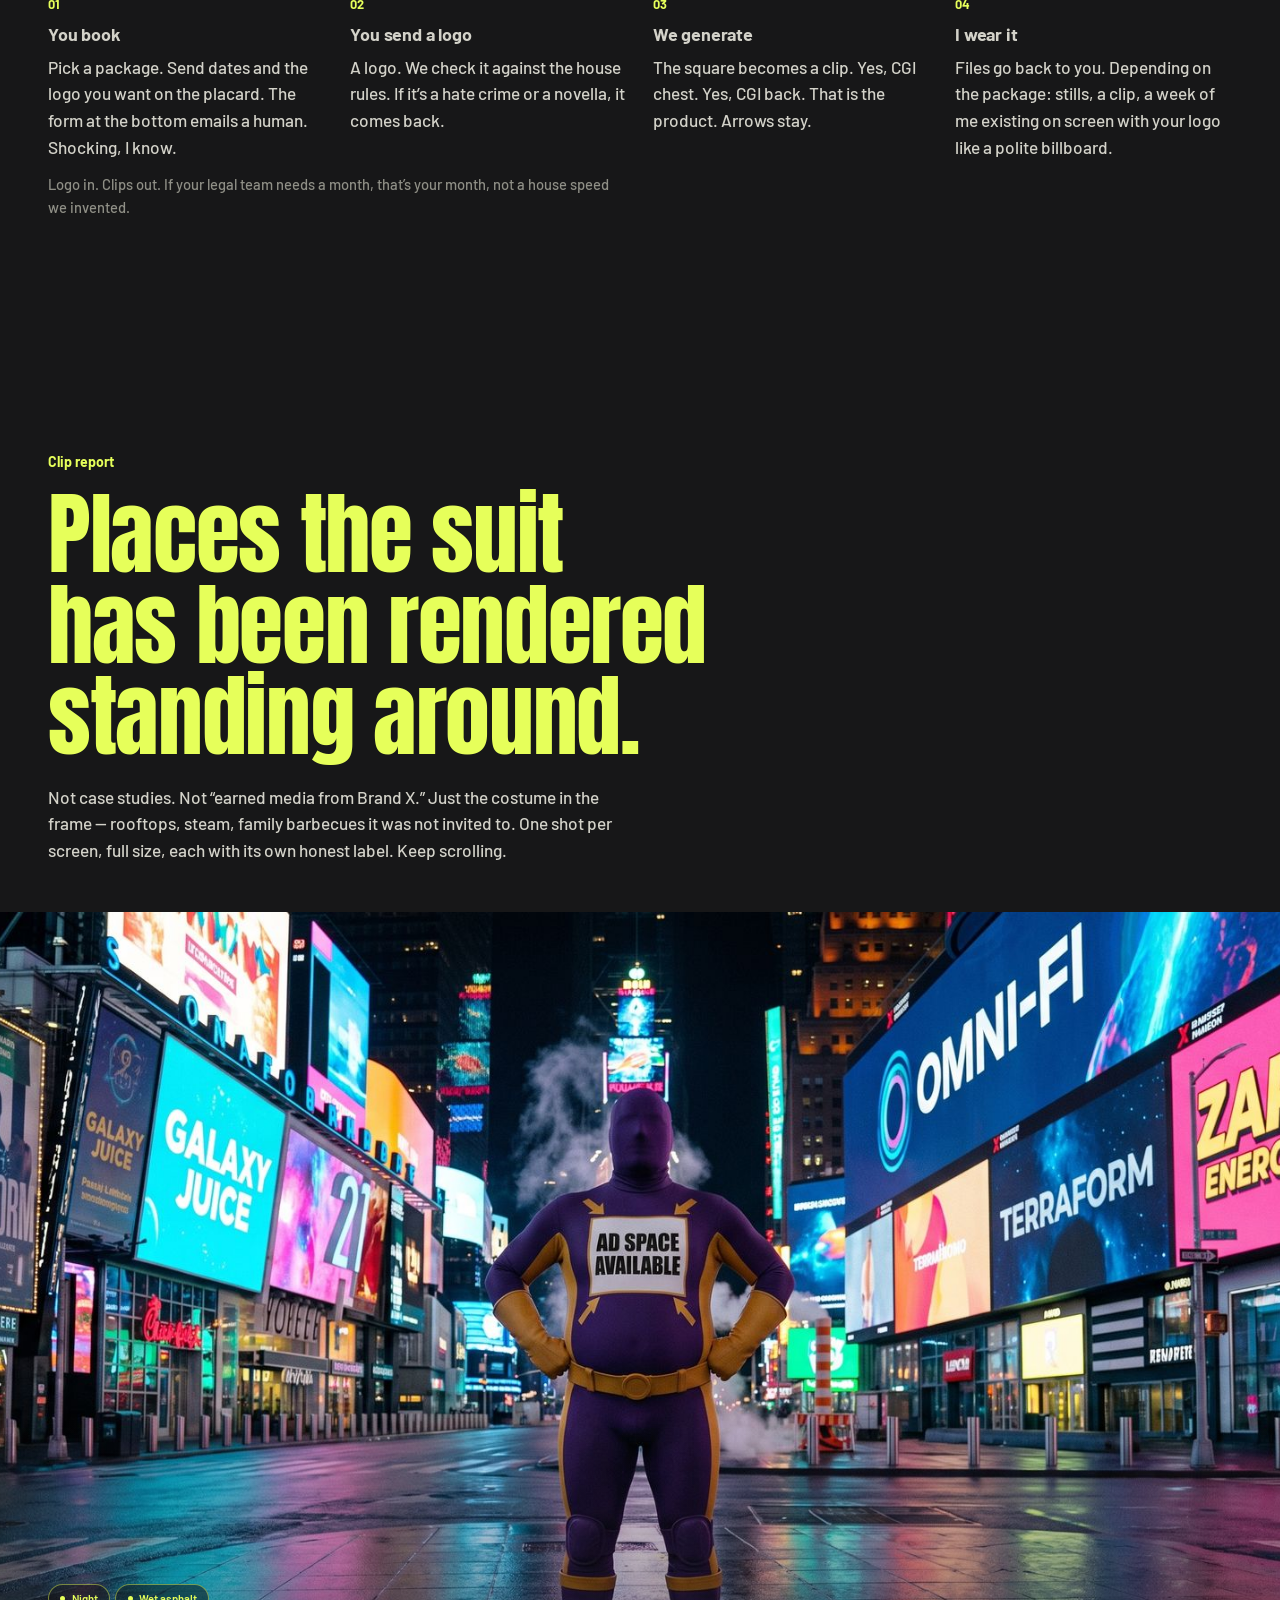
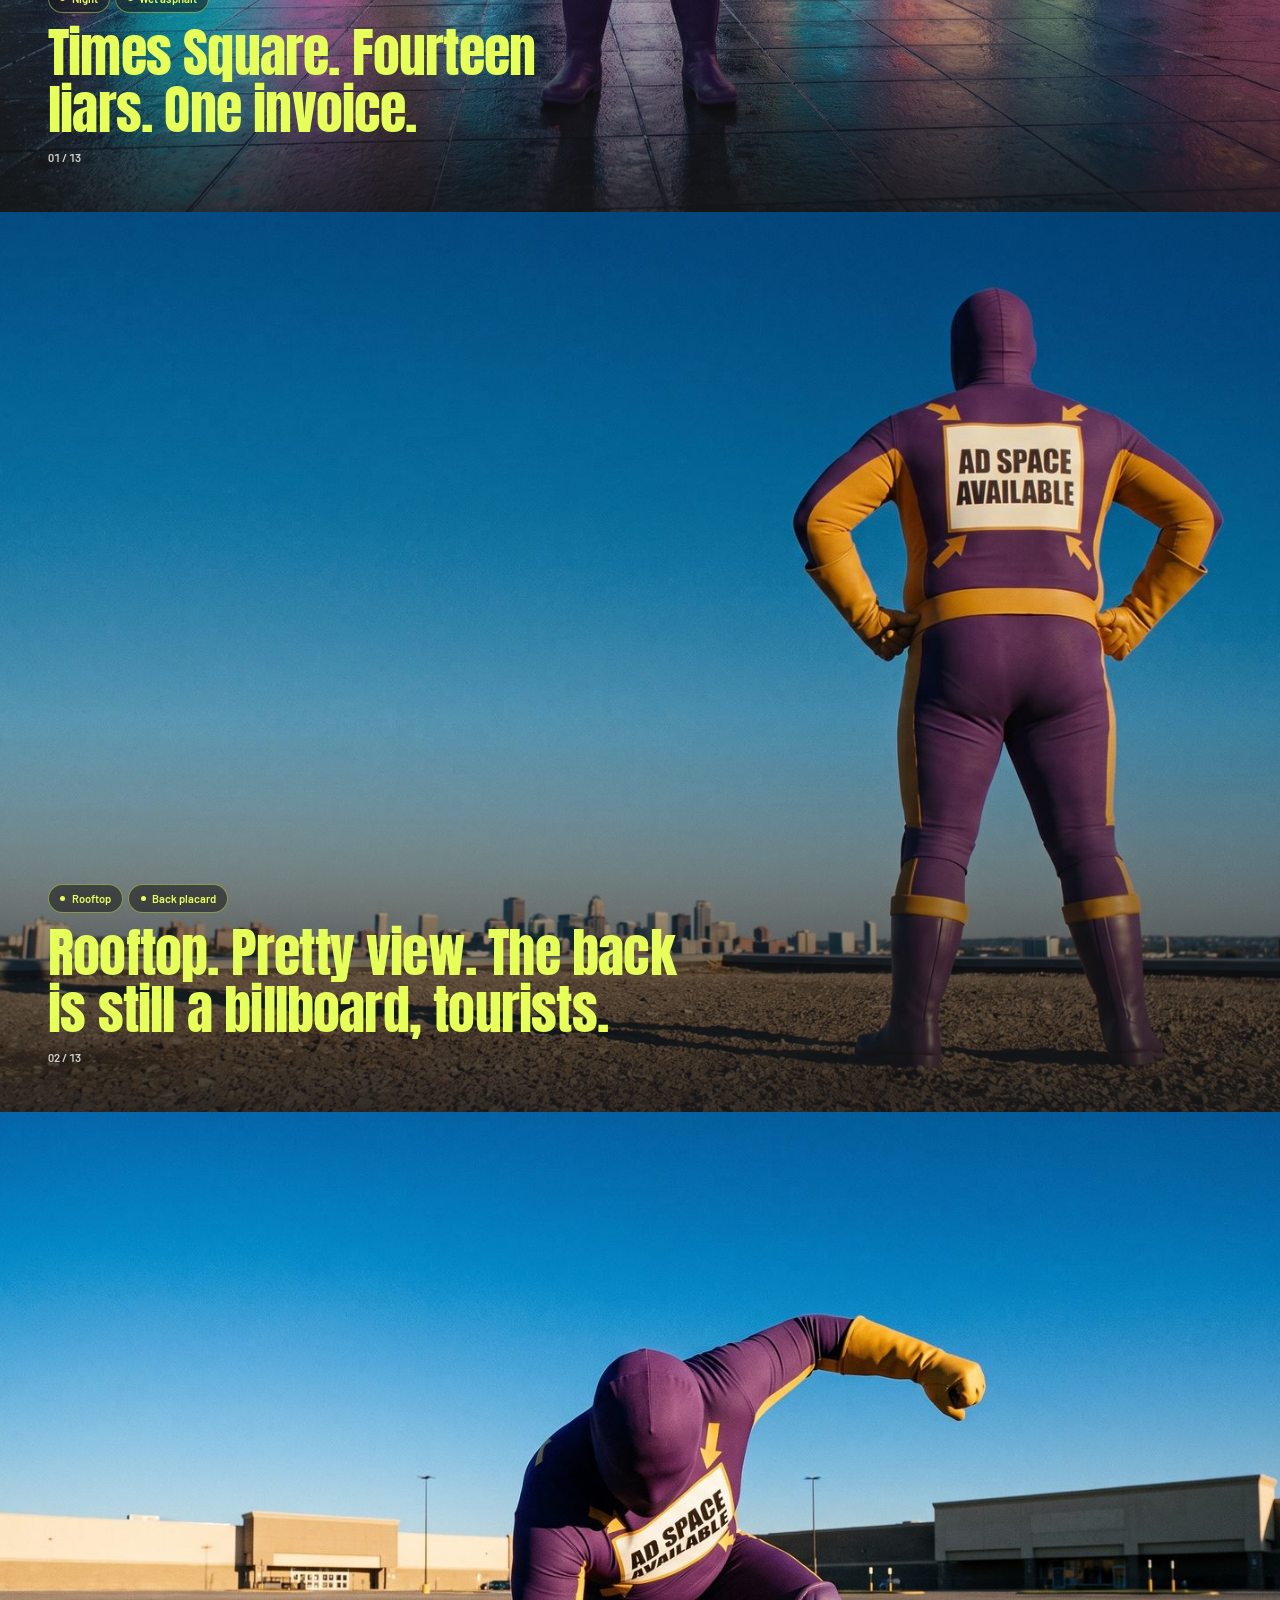
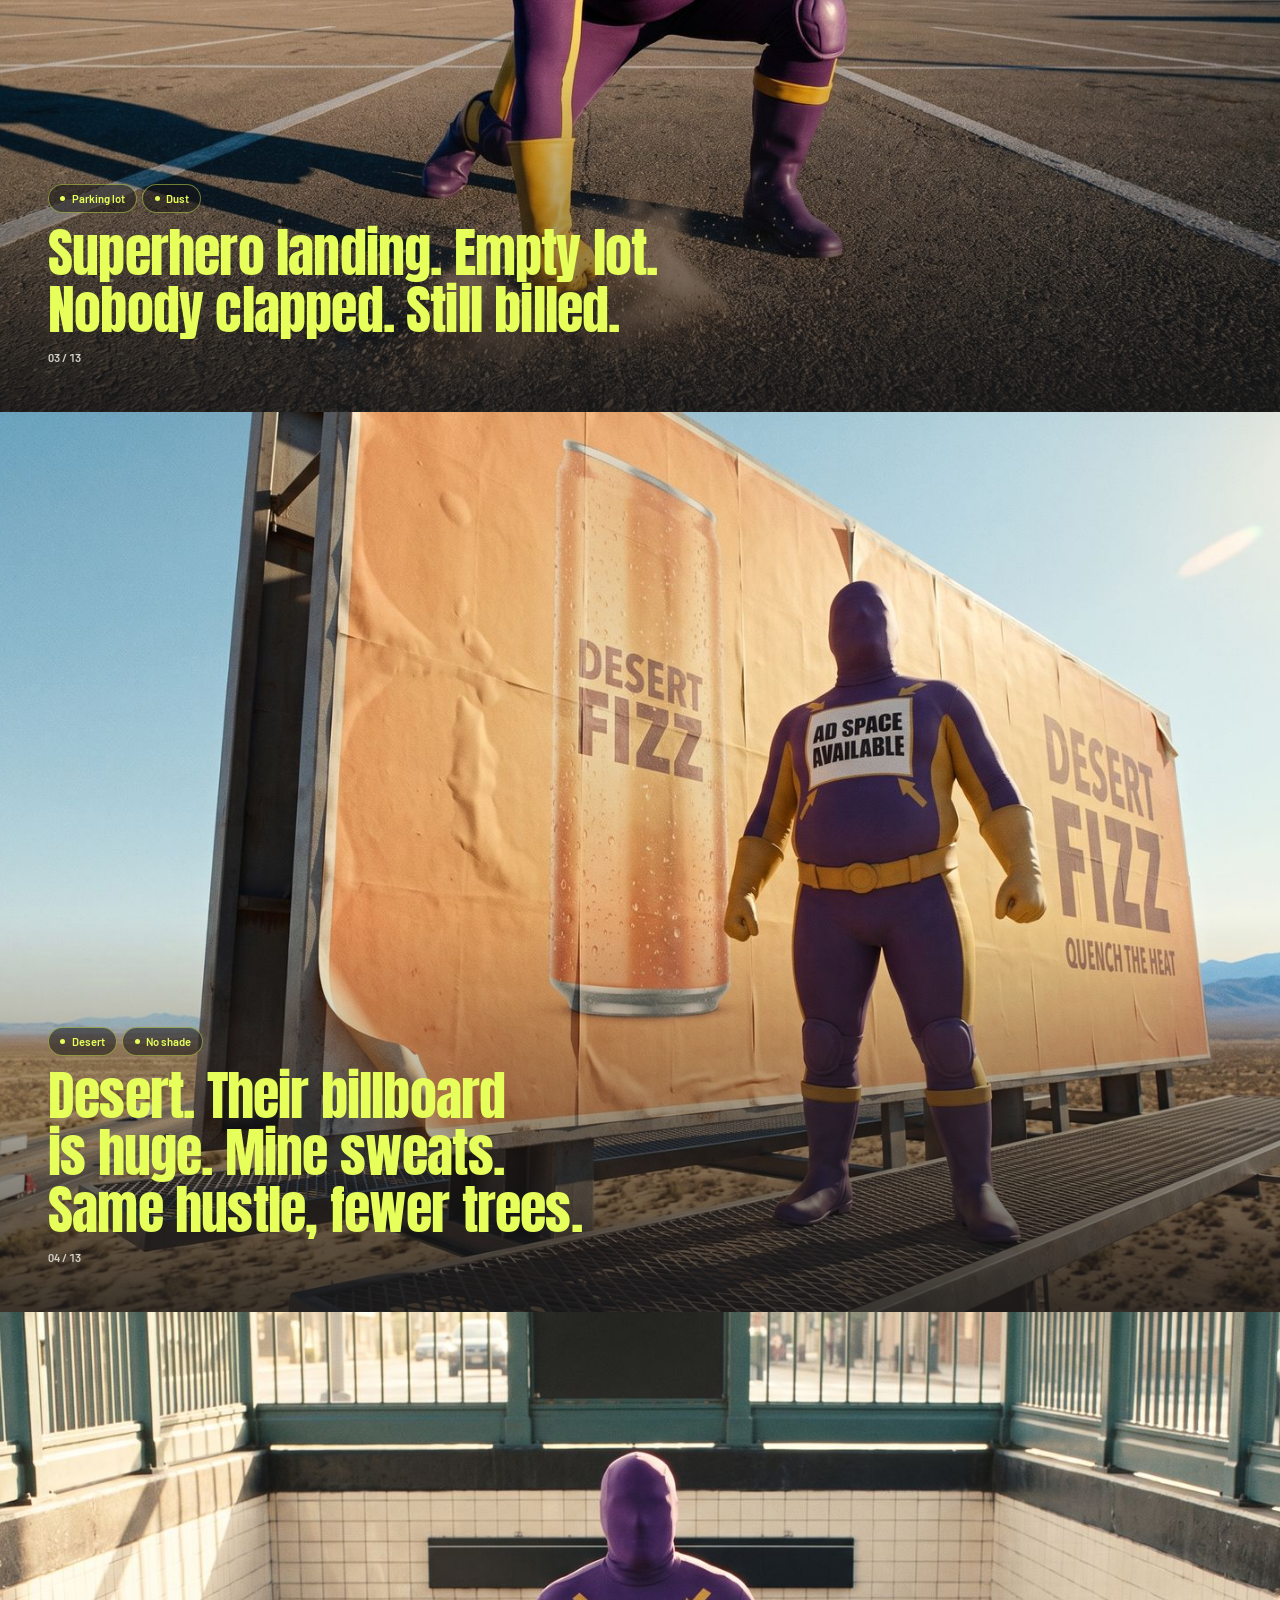
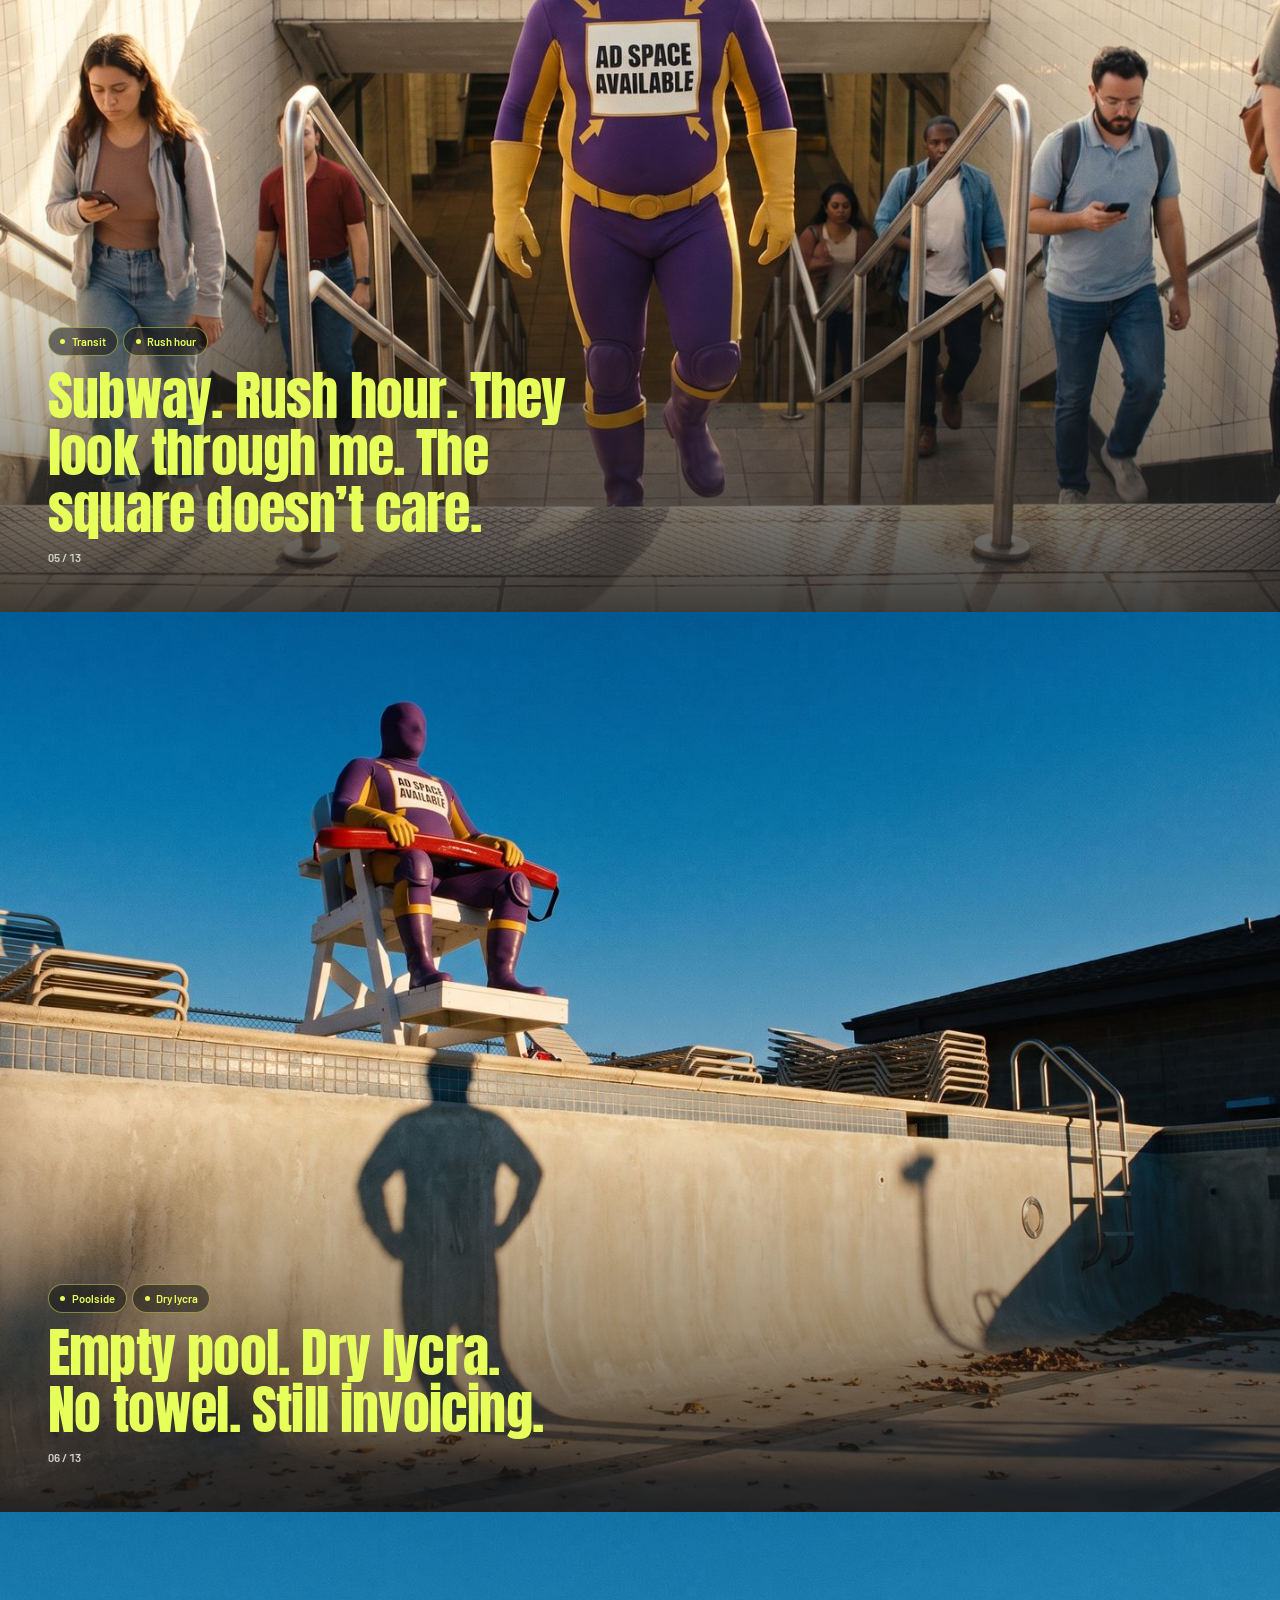
==== commit 5bbe0a39: "Make the wordmark flat type and strip every drop shadow. Nav and footer are lowercase “captain billb" ====
--- a/index.html
+++ b/index.html
@@ -25,7 +25,7 @@
   <a class="skip" href="#main">Skip the preamble</a>
 
   <header class="nav">
-    <a class="mark" href="#top"><img src="assets/img/logo.png" alt="Captain Billboard" width="720" height="280"></a>
+    <a class="mark" href="#top">captain billboard<span class="mark__dot">.</span></a>
     <div class="nav__end">
       <button class="menu-btn" type="button" aria-expanded="false" aria-controls="site-menu">Menu</button>
       <a class="pill" href="#book">Let’s talk</a>
@@ -690,7 +690,7 @@
         </form>
       </div>
 
-      <p class="talk__mark"><img src="assets/img/logo.png" alt="Captain Billboard" width="720" height="280"></p>
+      <p class="talk__mark">captain billboard<span class="mark__dot">.</span></p>
       <div class="talk__bar">
         <span>© <span id="y"></span> Captain Billboard • Dave is an AI character. He rents 25×25 cm on the placard, chest and back. He does not endorse products. He just wears paid space.</span>
         <span>English copy. German legal stubs. No Google Fonts were harmed.</span>
--- a/css/styles.css
+++ b/css/styles.css
@@ -14,8 +14,7 @@
   --pad: clamp(1rem, 4vw, 3rem);
   --wide: 84rem;
   --ease: cubic-bezier(0.16, 1, 0.3, 1);
-  --nav-clear: 8.5rem;
-  --plate-shadow: 0 14px 36px rgba(0, 0, 0, 0.5), 0 3px 10px rgba(0, 0, 0, 0.36);
+  --nav-clear: 6.25rem;
 }
 
 *,
@@ -340,26 +339,33 @@
   border-bottom: 1px solid color-mix(in srgb, var(--lime) 28%, transparent);
 }
 
-.nav.is-stuck .mark,
 .nav.is-stuck .menu-btn {
   color: var(--grey);
 }
 
+.mark,
+.talk__mark {
+  font-family: var(--sans);
+  font-weight: 700;
+  letter-spacing: -0.045em;
+  line-height: 1;
+  color: #fff;
+  text-decoration: none;
+  text-transform: none;
+}
+
 .mark {
-  display: flex;
-  align-items: center;
-  line-height: 0;
-  text-decoration: none;
-  background: var(--ink);
-  border-radius: 0.55rem;
-  padding: 0.62rem 0.82rem 0.55rem;
-  box-shadow: var(--plate-shadow);
-}
-
-.mark img {
-  display: block;
-  height: clamp(3.35rem, 6.4vw, 5rem);
-  width: auto;
+  display: inline-block;
+  font-size: clamp(1.2rem, 2.15vw, 1.55rem);
+}
+
+.talk__mark {
+  margin: clamp(2.5rem, 6vw, 4rem) 0 0.6rem;
+  font-size: clamp(1.85rem, 5.4vw, 3.1rem);
+}
+
+.mark__dot {
+  color: var(--lime);
 }
 
 .nav__end {
@@ -492,11 +498,11 @@
   flex: 1 1 auto;
   display: flex;
   flex-direction: column;
-  justify-content: center;
+  justify-content: flex-start;
   width: auto;
-  max-width: min(52vw, 48rem);
+  max-width: min(56vw, 50rem);
   align-items: flex-start;
-  padding: clamp(6.8rem, 13vh, 9rem) var(--pad) 1.4rem;
+  padding: clamp(6.5rem, 13vh, 8.5rem) var(--pad) 1.2rem;
   text-align: left;
   transform: translateY(calc(var(--p) * -52vh)) scale(calc(1 - var(--p) * 0.06));
   opacity: calc(1 - max(0, var(--p) - 0.9) * 10);
@@ -505,36 +511,33 @@
 .hero__tag {
   display: inline-block;
   width: fit-content;
-  max-width: 26rem;
-  margin: 0 0 0.9rem;
+  max-width: 38rem;
+  margin: 0 0 1rem;
   padding: 0.55rem 0.8rem;
   background: var(--ink);
   color: var(--paper);
-  font-size: clamp(1.02rem, 1.7vw, 1.28rem);
+  font-size: clamp(1.12rem, 1.9vw, 1.42rem);
   font-weight: 700;
   line-height: 1.25;
-  box-shadow: var(--plate-shadow);
 }
 
 .hero__giant {
   font-family: var(--display);
-  font-size: clamp(5.8rem, 16vw, 16rem);
+  font-size: clamp(6.2rem, 18vw, 17rem);
   font-weight: 400;
   line-height: 0.82;
   letter-spacing: -0.02em;
   color: var(--lime);
-  text-shadow: 0 0.045em 0.22em rgba(23, 23, 24, 0.88);
   white-space: nowrap;
 }
 
 .hero__serif {
   font-family: var(--display);
-  font-size: clamp(2.35rem, 6.6vw, 6.4rem);
+  font-size: clamp(2.6rem, 7.4vw, 6.8rem);
   line-height: 0.92;
   letter-spacing: 0.01em;
   color: var(--lime);
   margin-top: 0.06em;
-  text-shadow: 0 0.045em 0.22em rgba(23, 23, 24, 0.88);
   white-space: nowrap;
 }
 
@@ -617,7 +620,7 @@
     bottom: auto;
     width: auto;
     max-width: min(88vw, 36rem);
-    padding: clamp(6.4rem, 12vh, 8rem) var(--pad) 1rem;
+    padding: clamp(5.8rem, 12vh, 7.5rem) var(--pad) 1rem;
     transform: none;
     opacity: 1;
     z-index: 2;
@@ -706,7 +709,7 @@
 
 .chip__l {
   margin-top: 0.4rem;
-  font-size: clamp(0.78rem, 1.15vw, 0.98rem);
+  font-size: clamp(0.9rem, 1.35vw, 1.12rem);
   font-weight: 600;
   color: var(--mute);
   white-space: nowrap;
@@ -1601,21 +1604,6 @@
   outline-color: var(--lime);
 }
 
-.talk__mark {
-  margin: clamp(2.5rem, 6vw, 4rem) 0 0.6rem;
-  line-height: 0;
-  display: inline-block;
-  background: var(--ink);
-  border-radius: 0.55rem;
-  padding: 0.7rem 0.95rem 0.62rem;
-  box-shadow: var(--plate-shadow);
-}
-
-.talk__mark img {
-  display: block;
-  height: clamp(3.8rem, 12vw, 7.2rem);
-  width: auto;
-}
 
 .talk__bar {
   display: grid;
@@ -1824,6 +1812,11 @@
 /* --- breakpoints --- */
 
 @media (min-width: 640px) {
+  .hero__tag {
+    white-space: nowrap;
+    max-width: none;
+  }
+
   .lies,
   .pair,
   .split,
@@ -1869,8 +1862,8 @@
   }
 
   .hero__type {
-    padding-top: 5.8rem;
-    padding-bottom: 0.8rem;
+    padding-top: 6.4rem;
+    padding-bottom: 0.6rem;
   }
 
   .hero__foot {
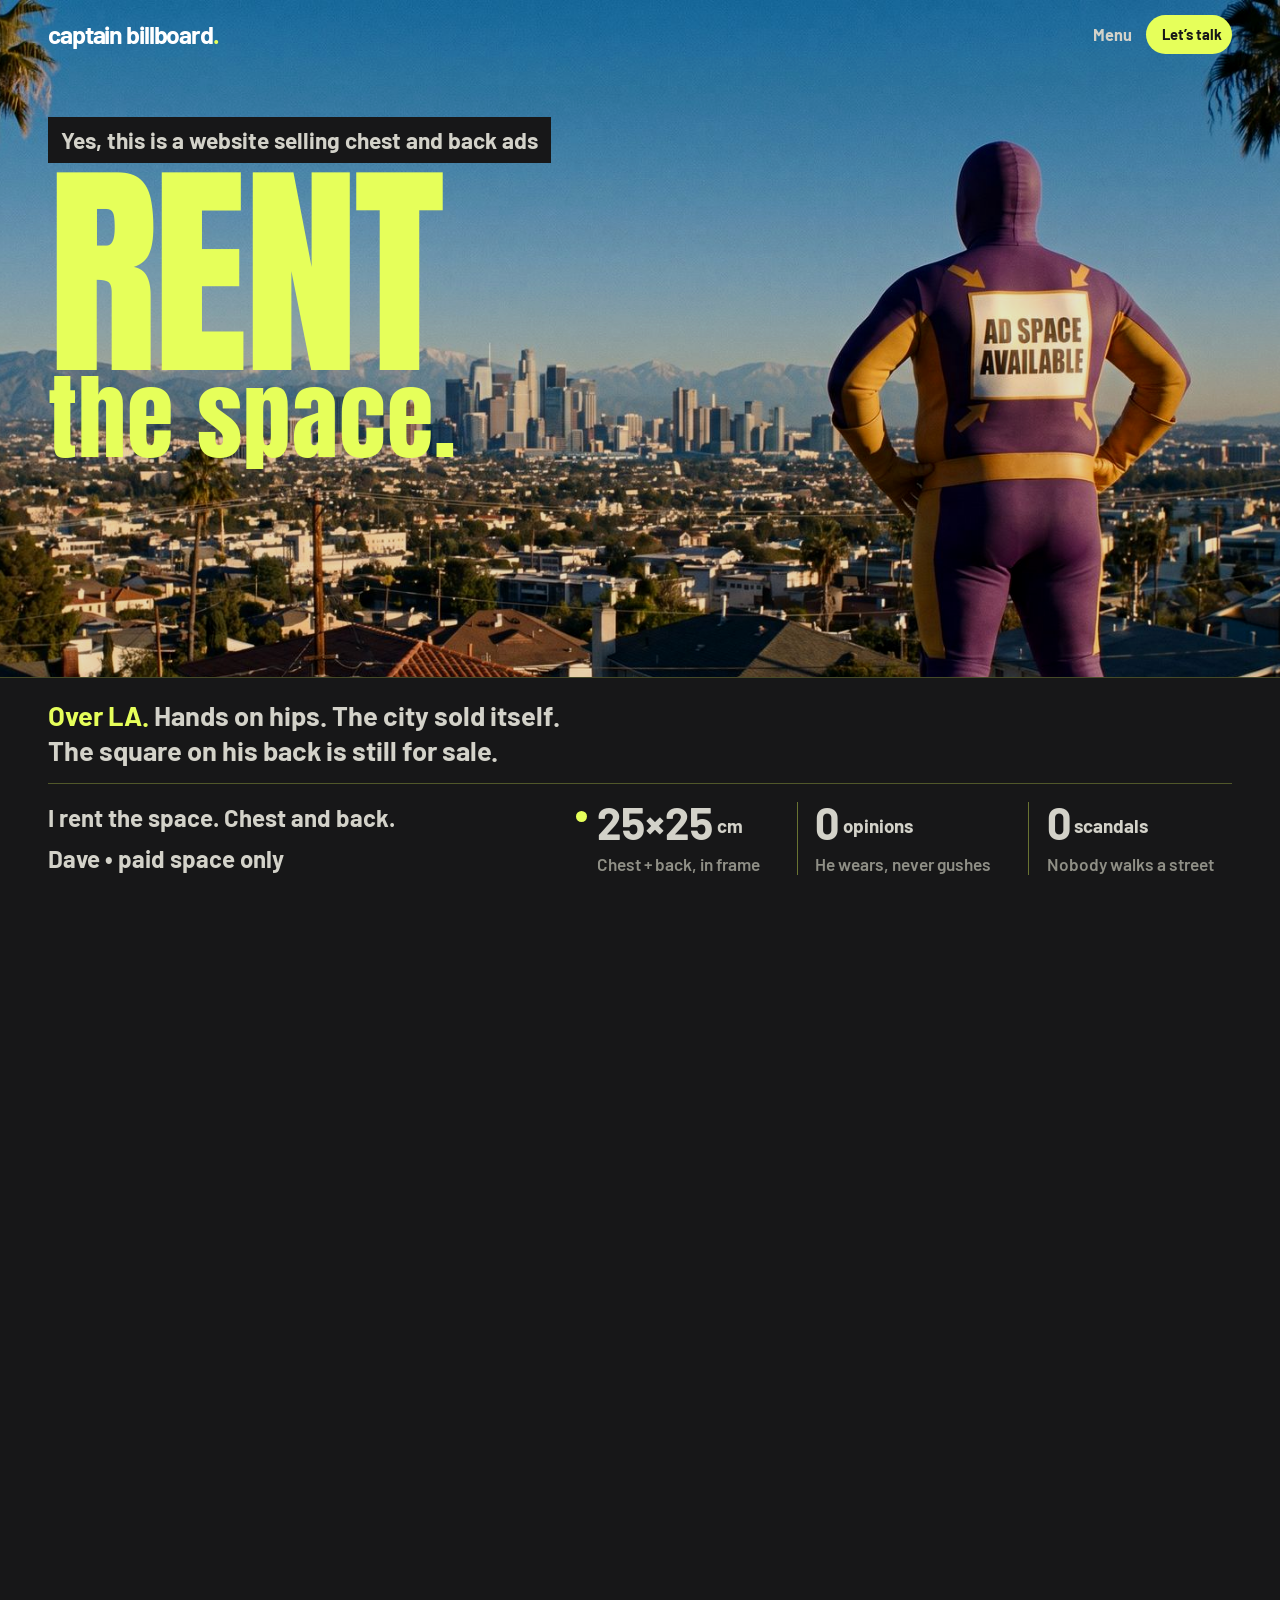
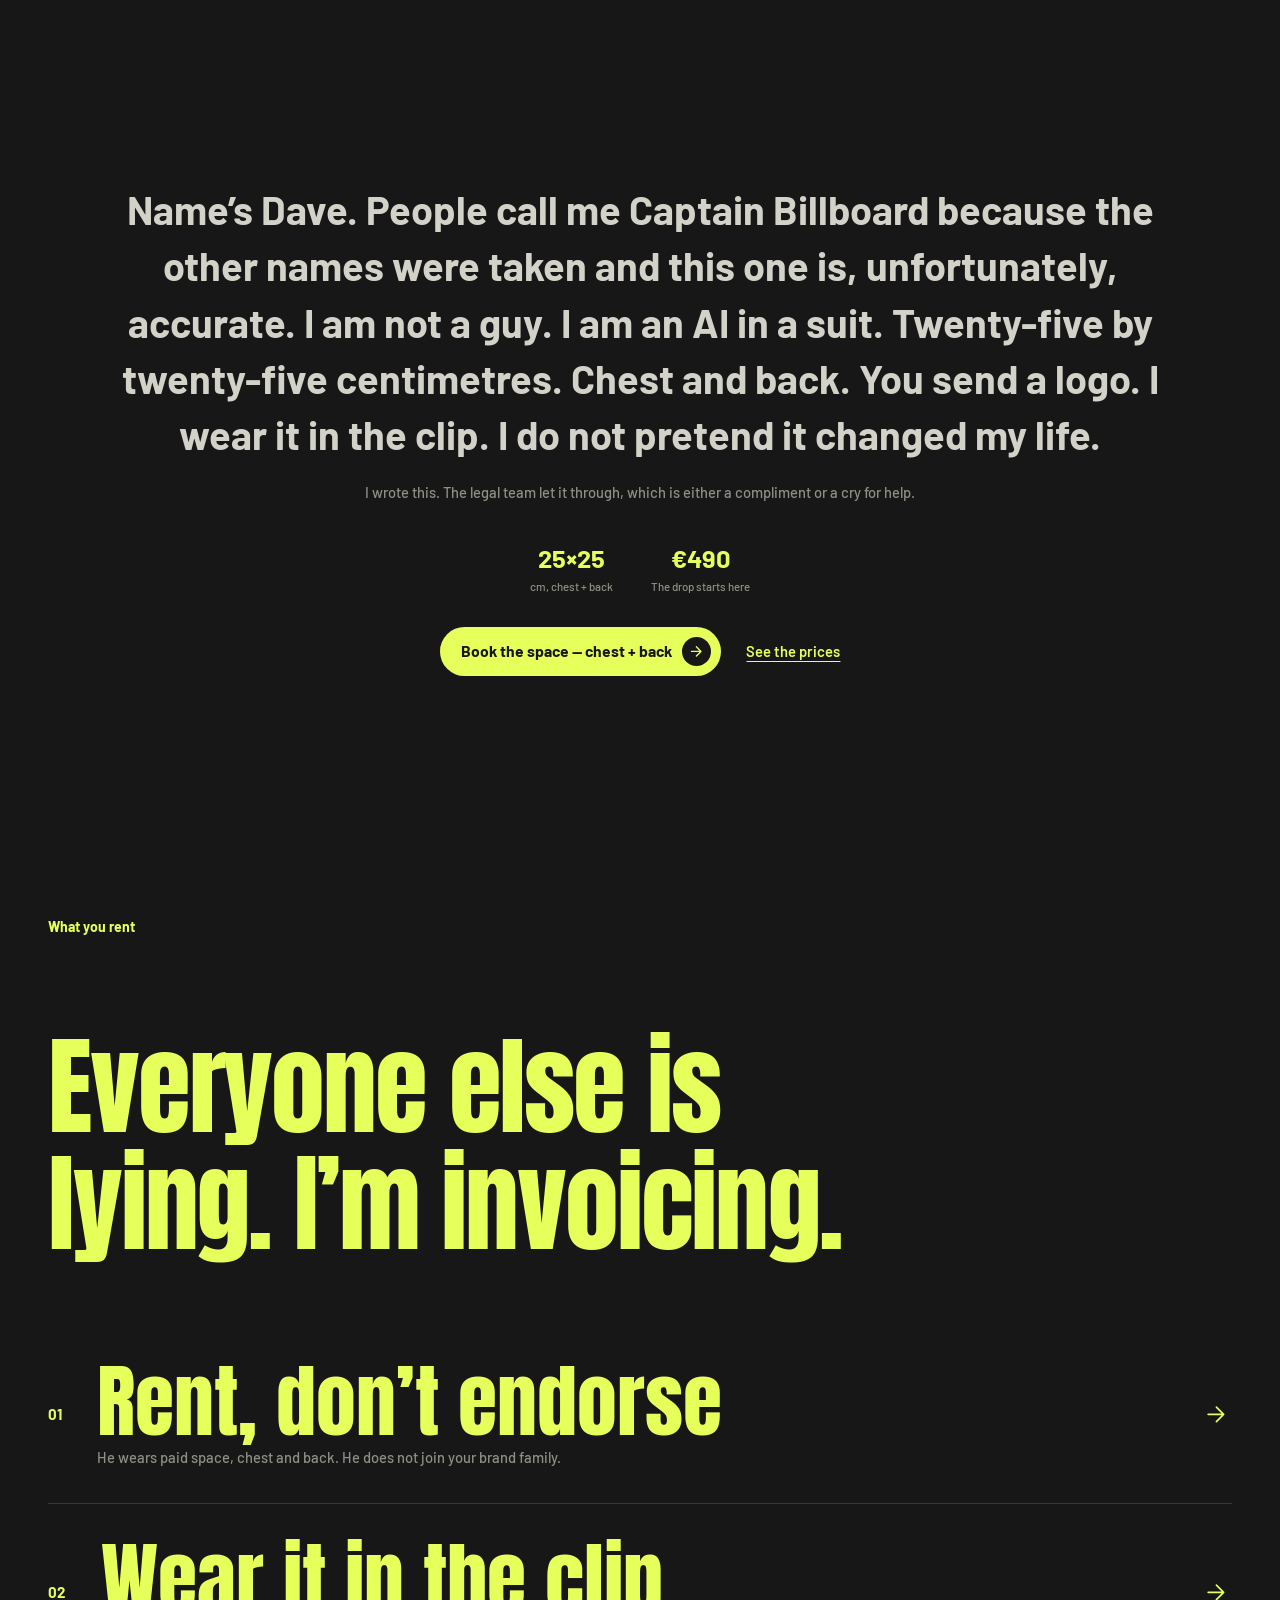
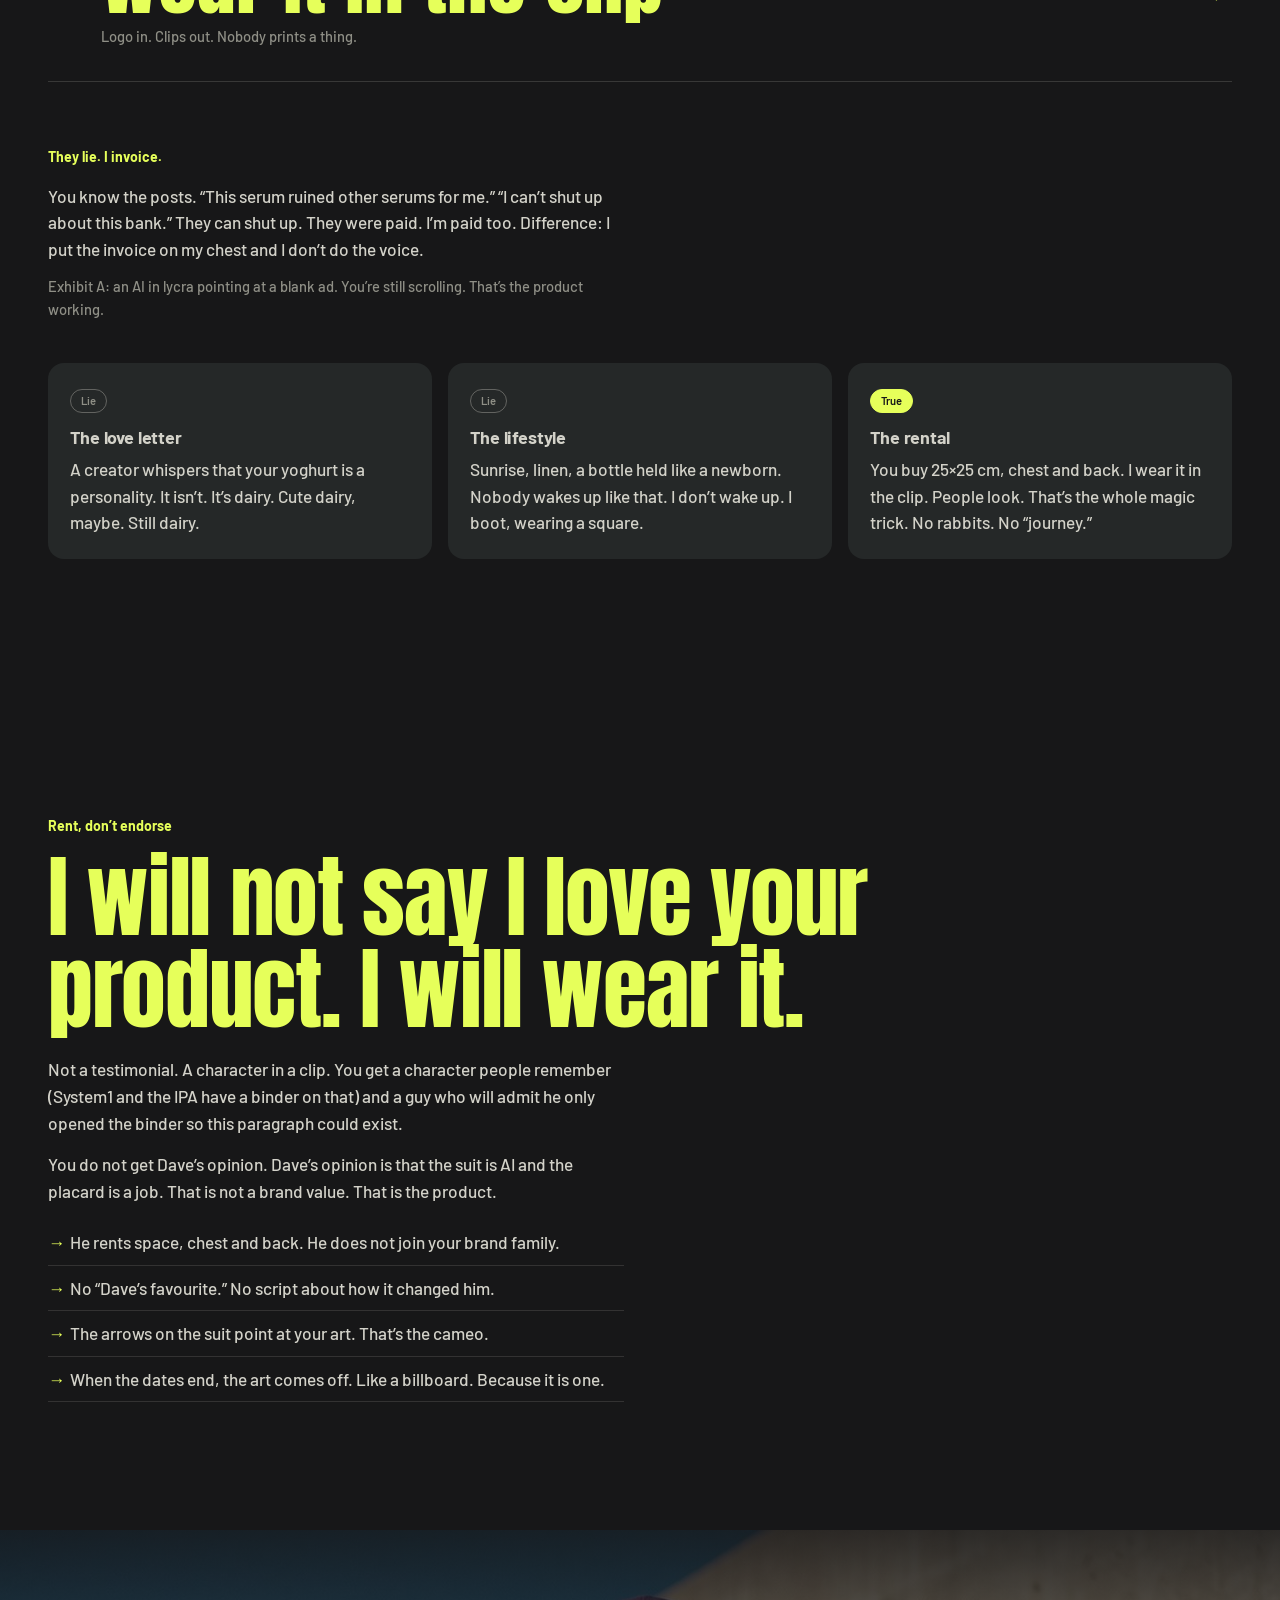
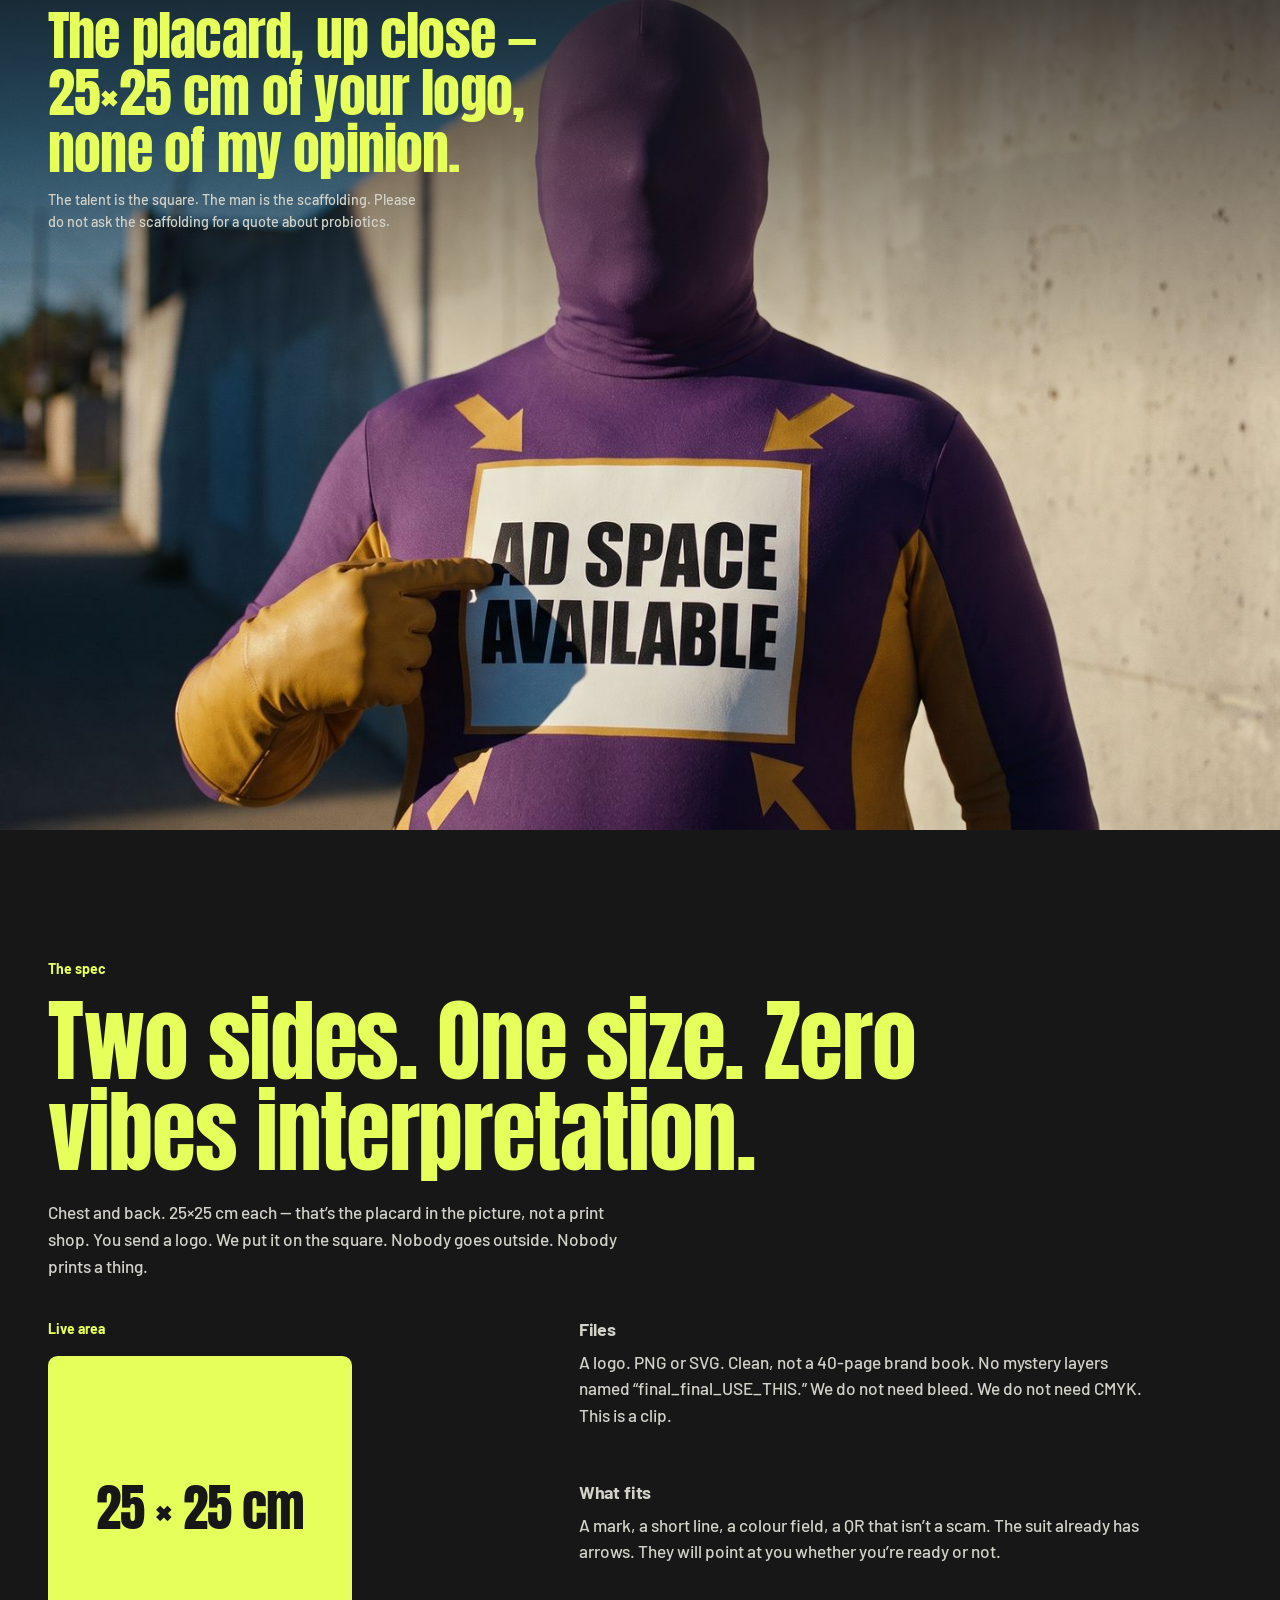
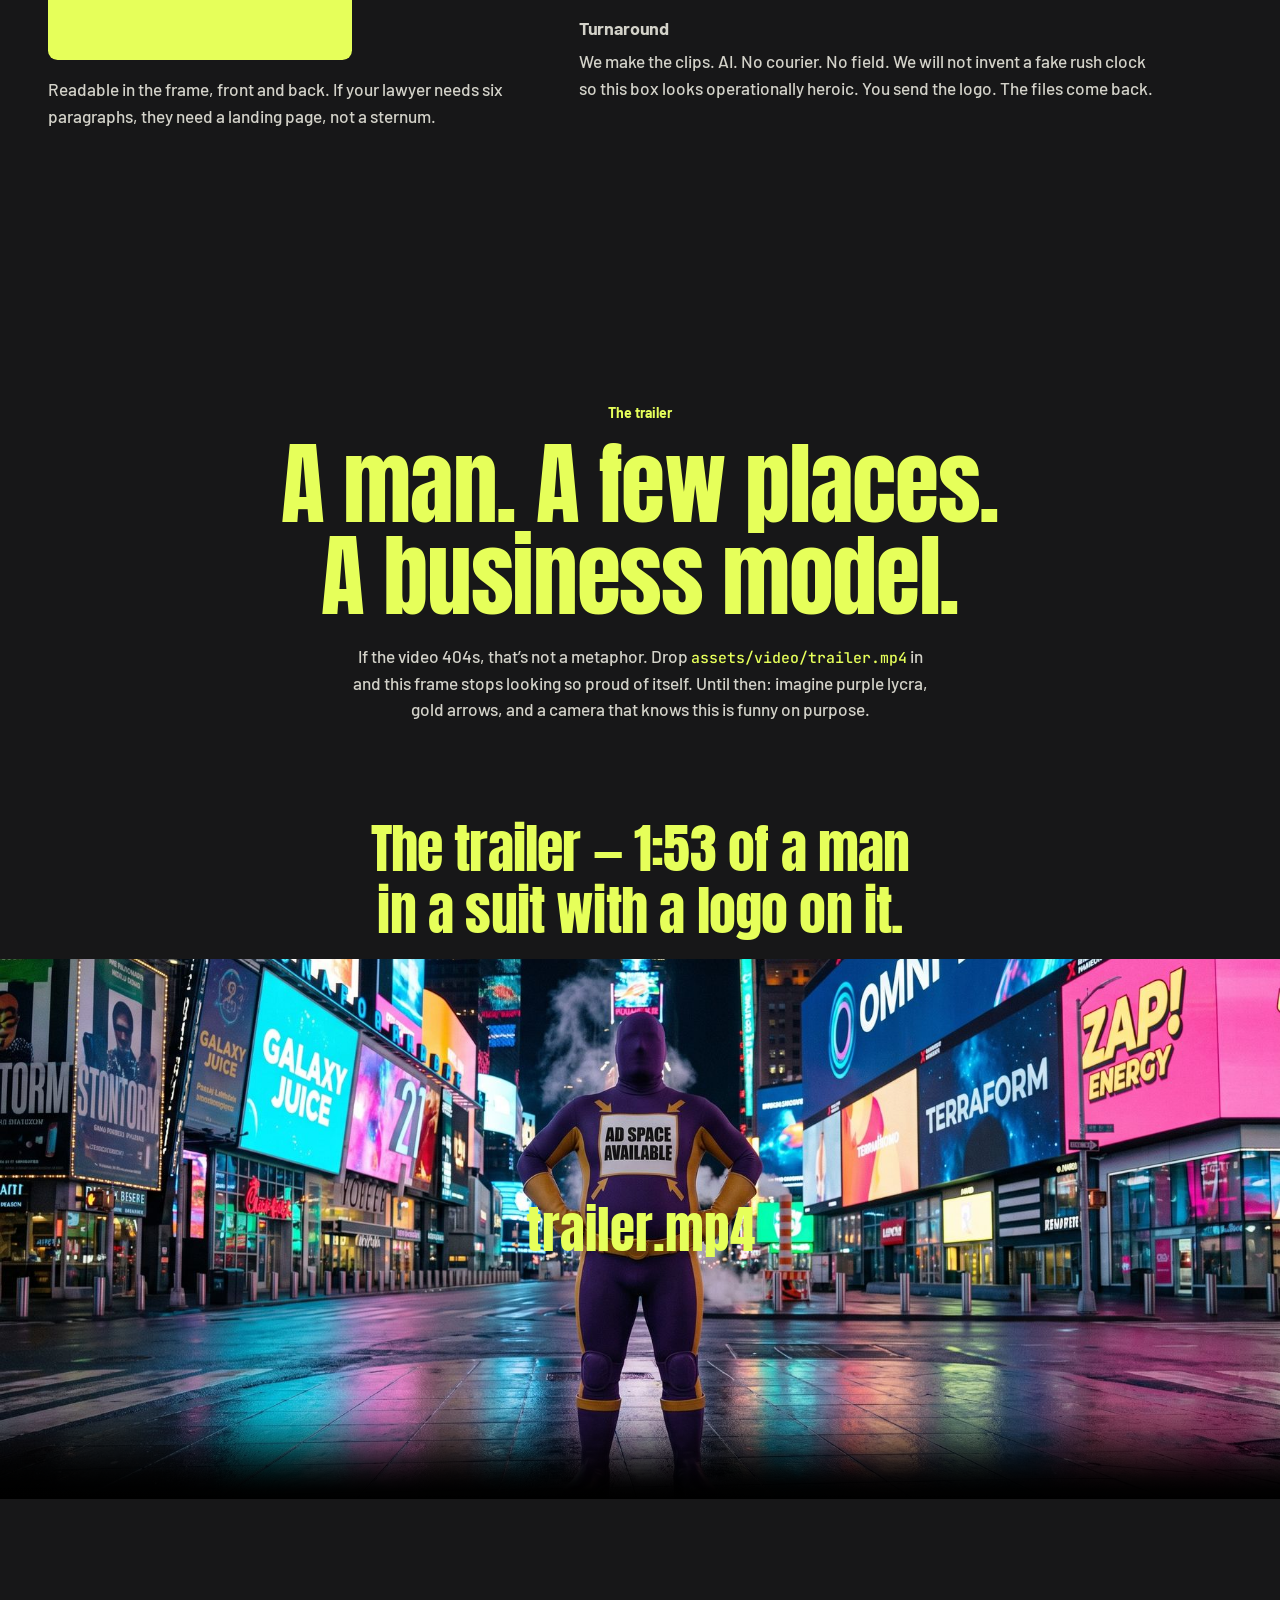
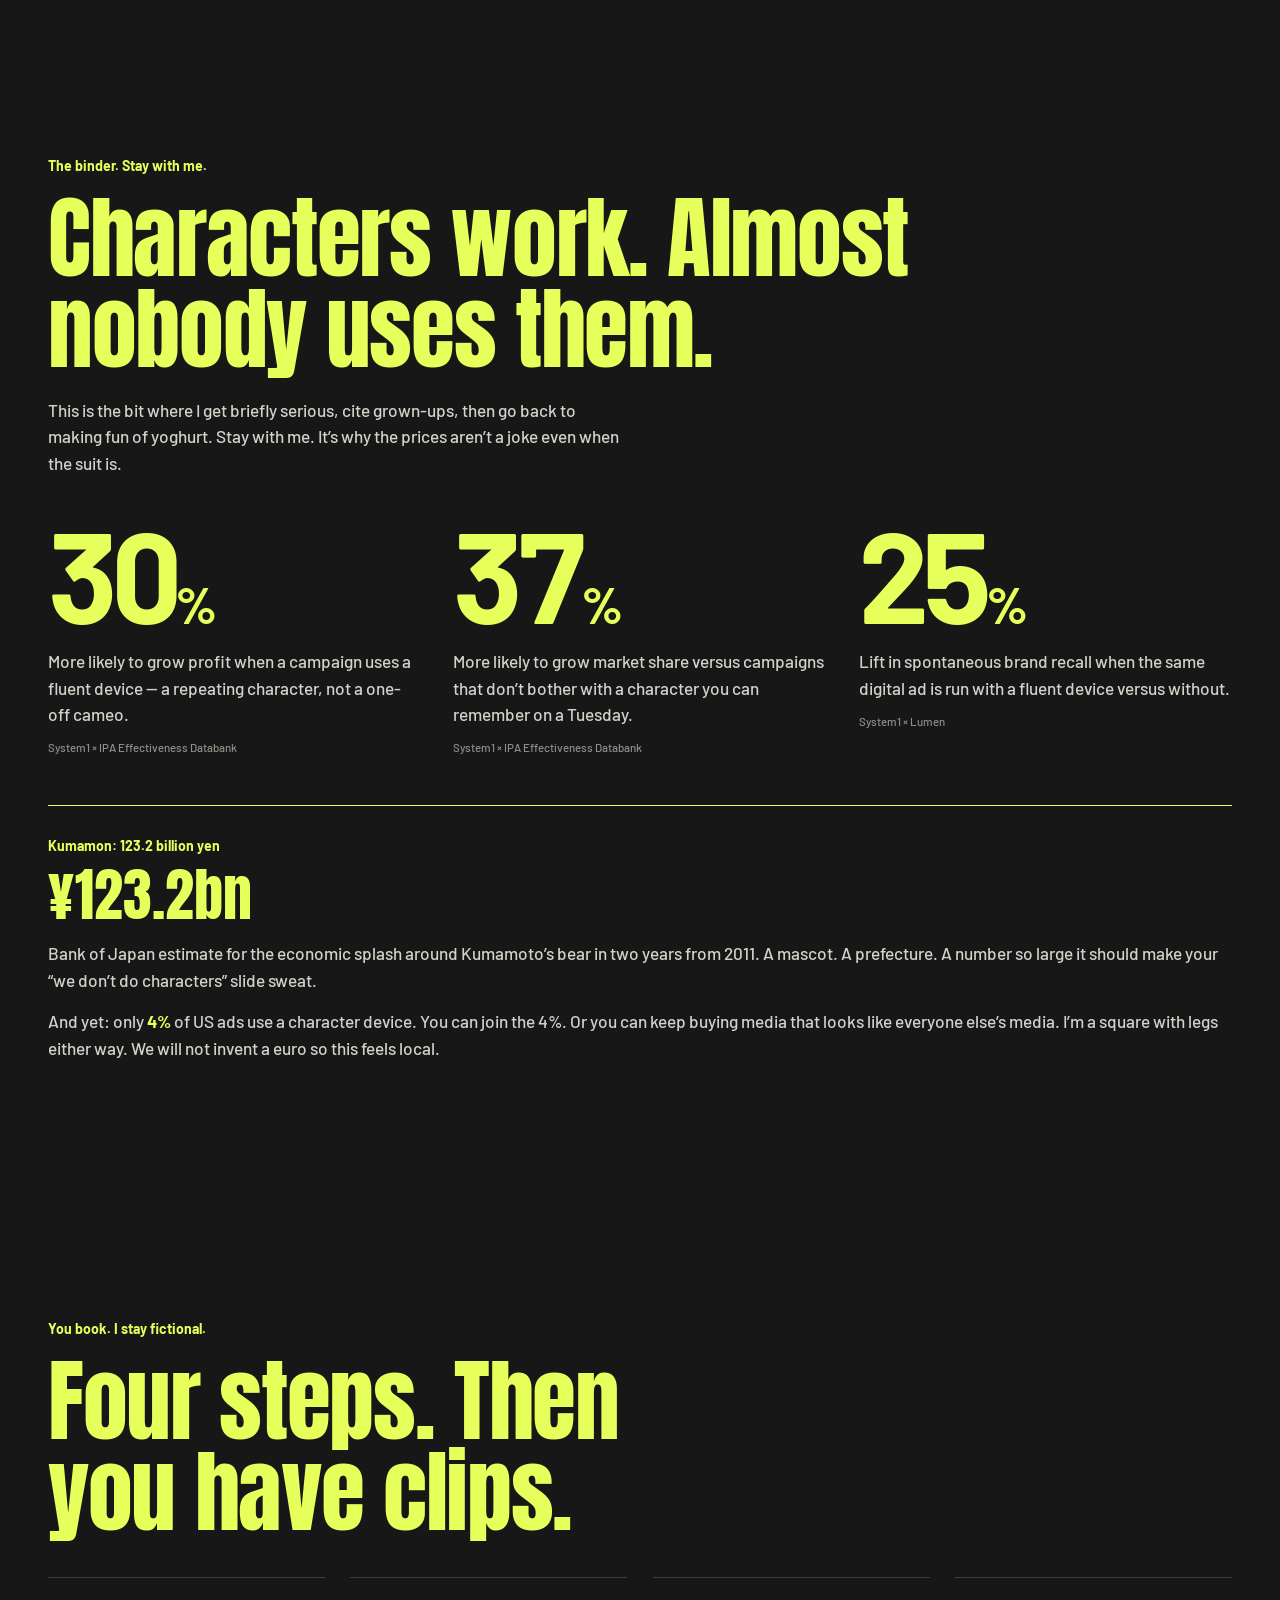
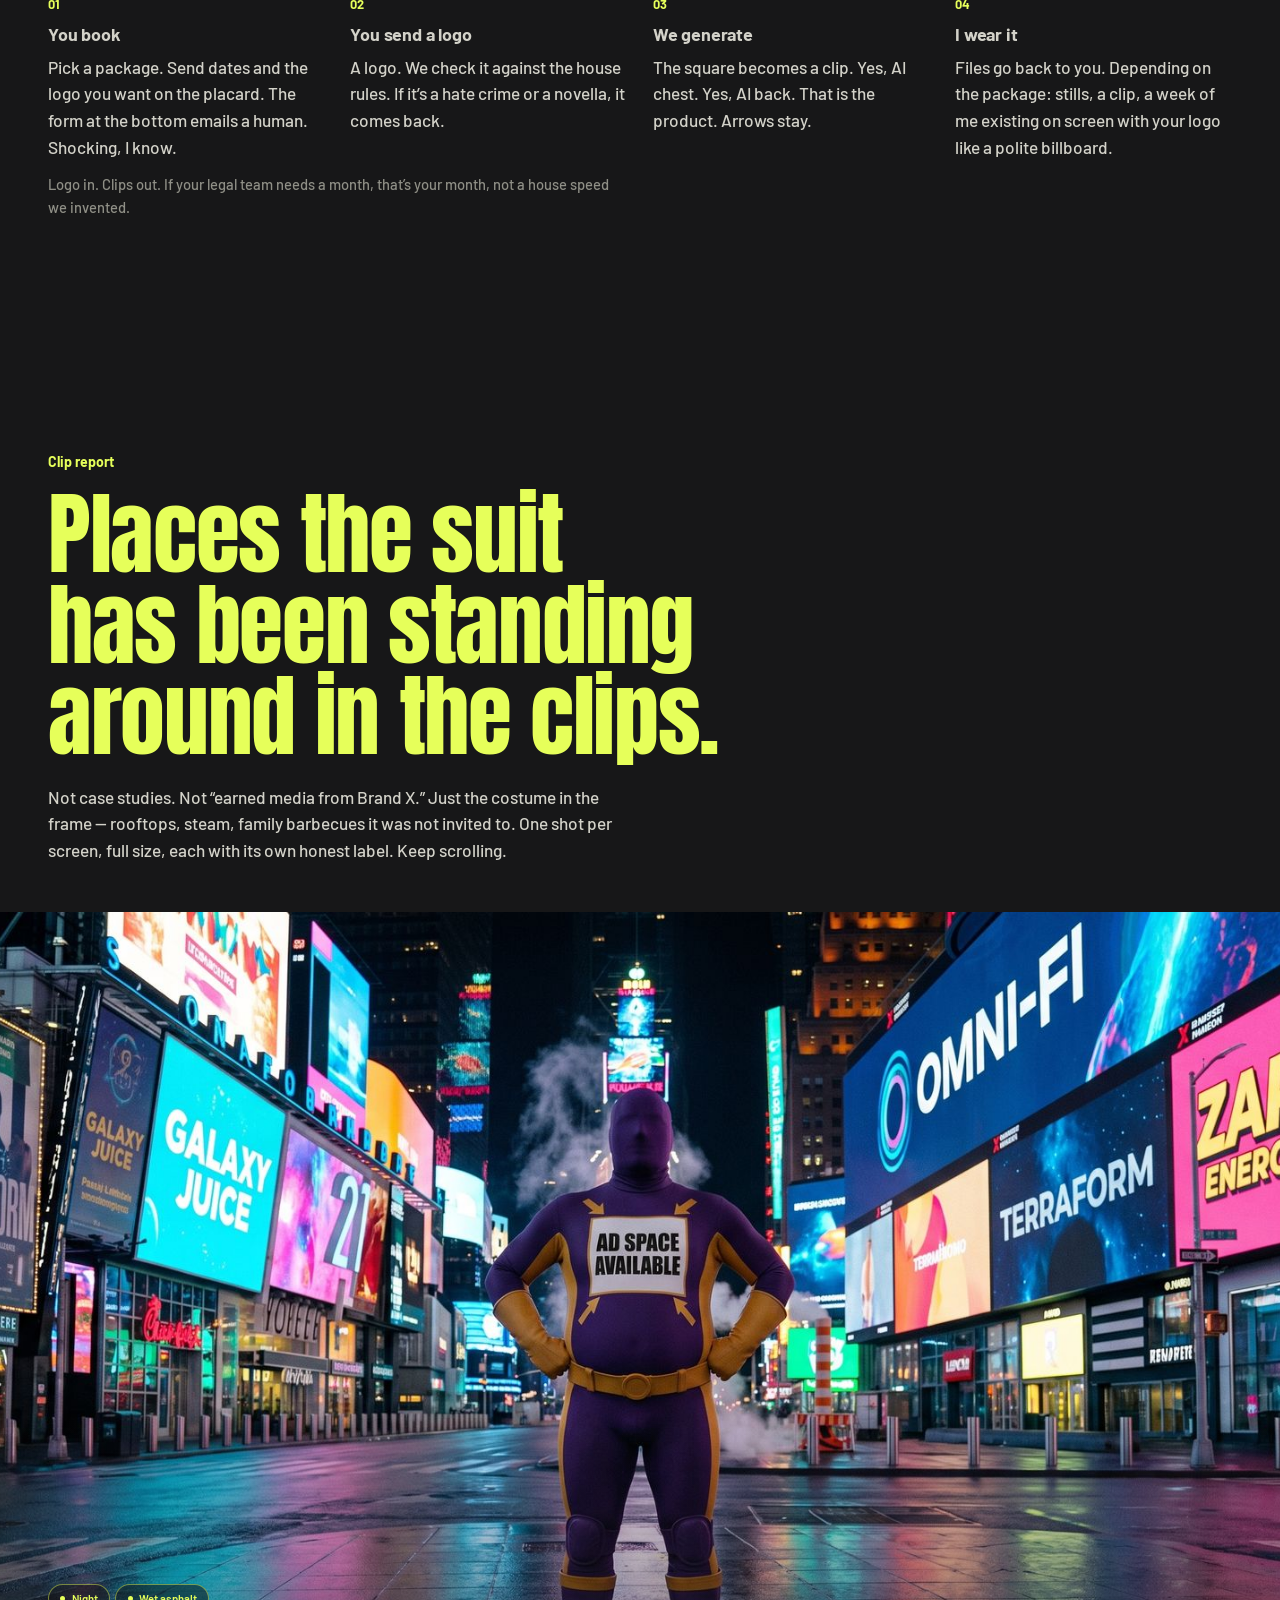
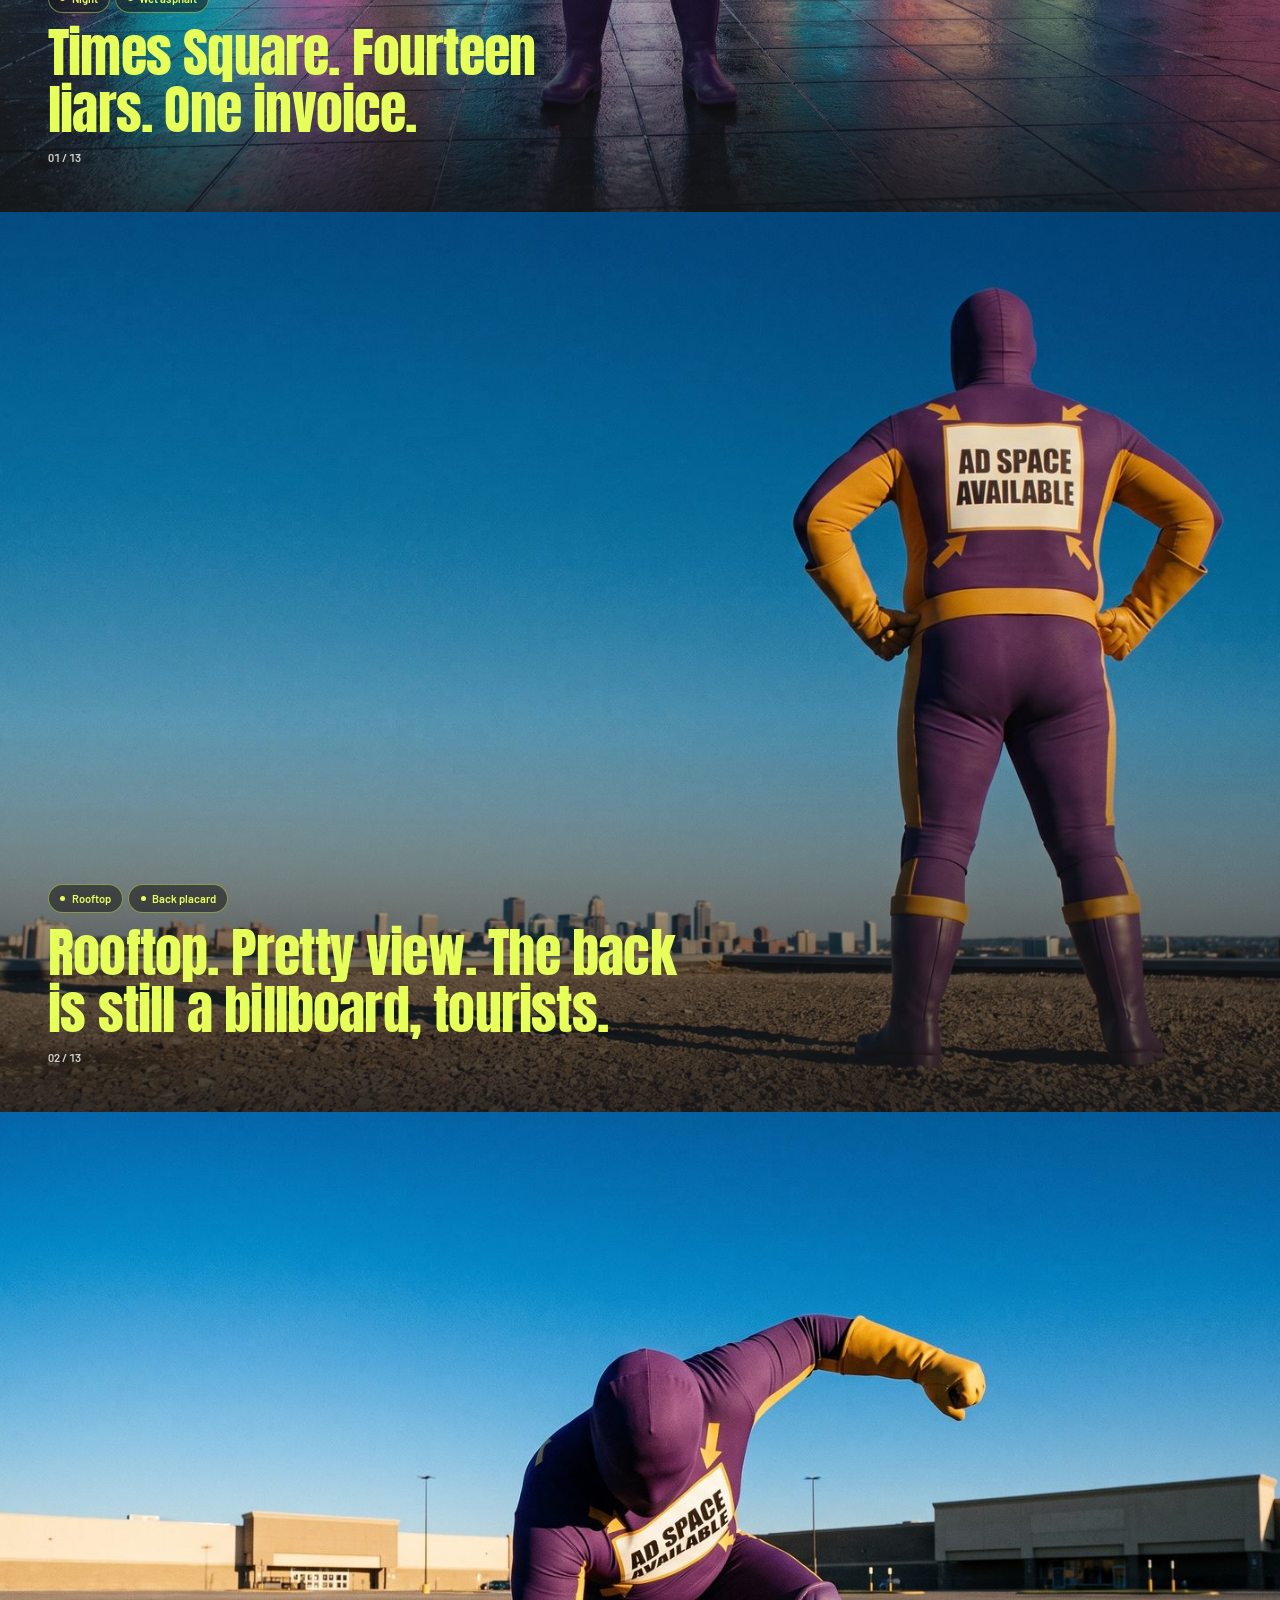
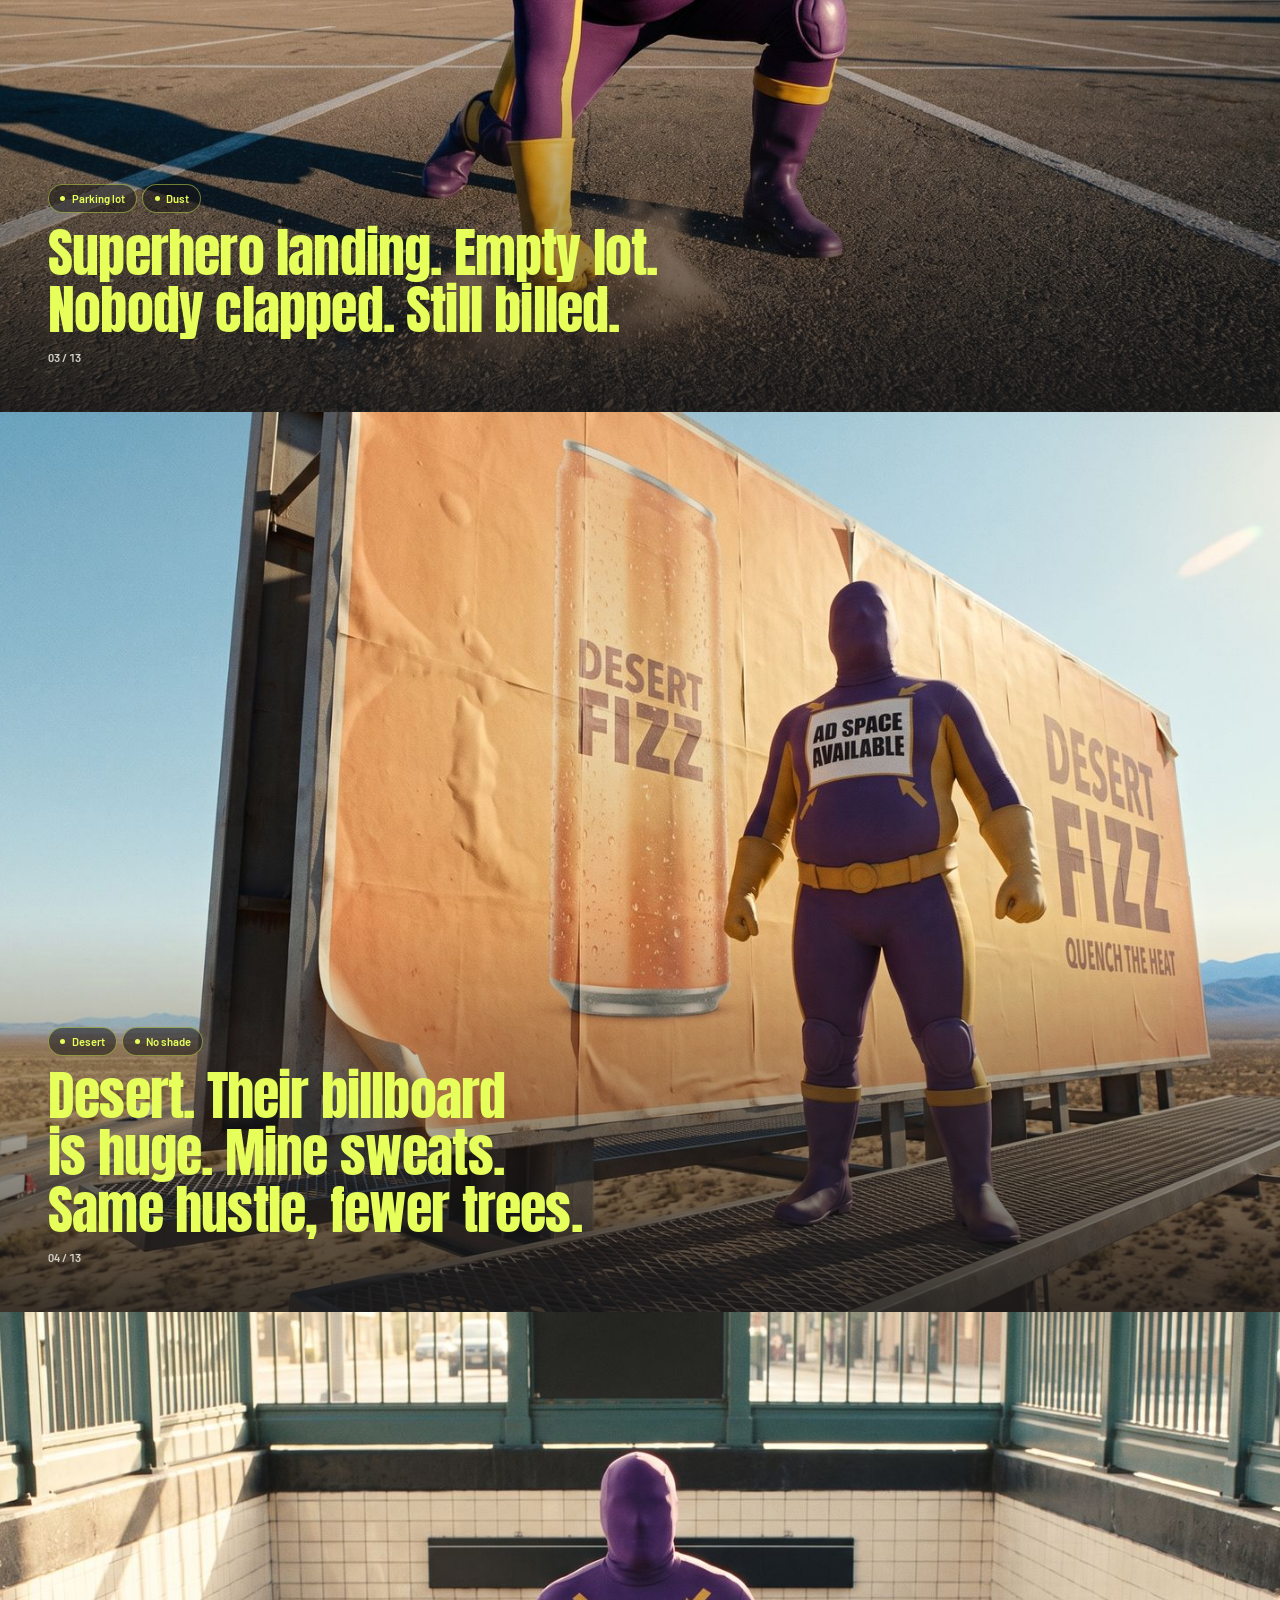
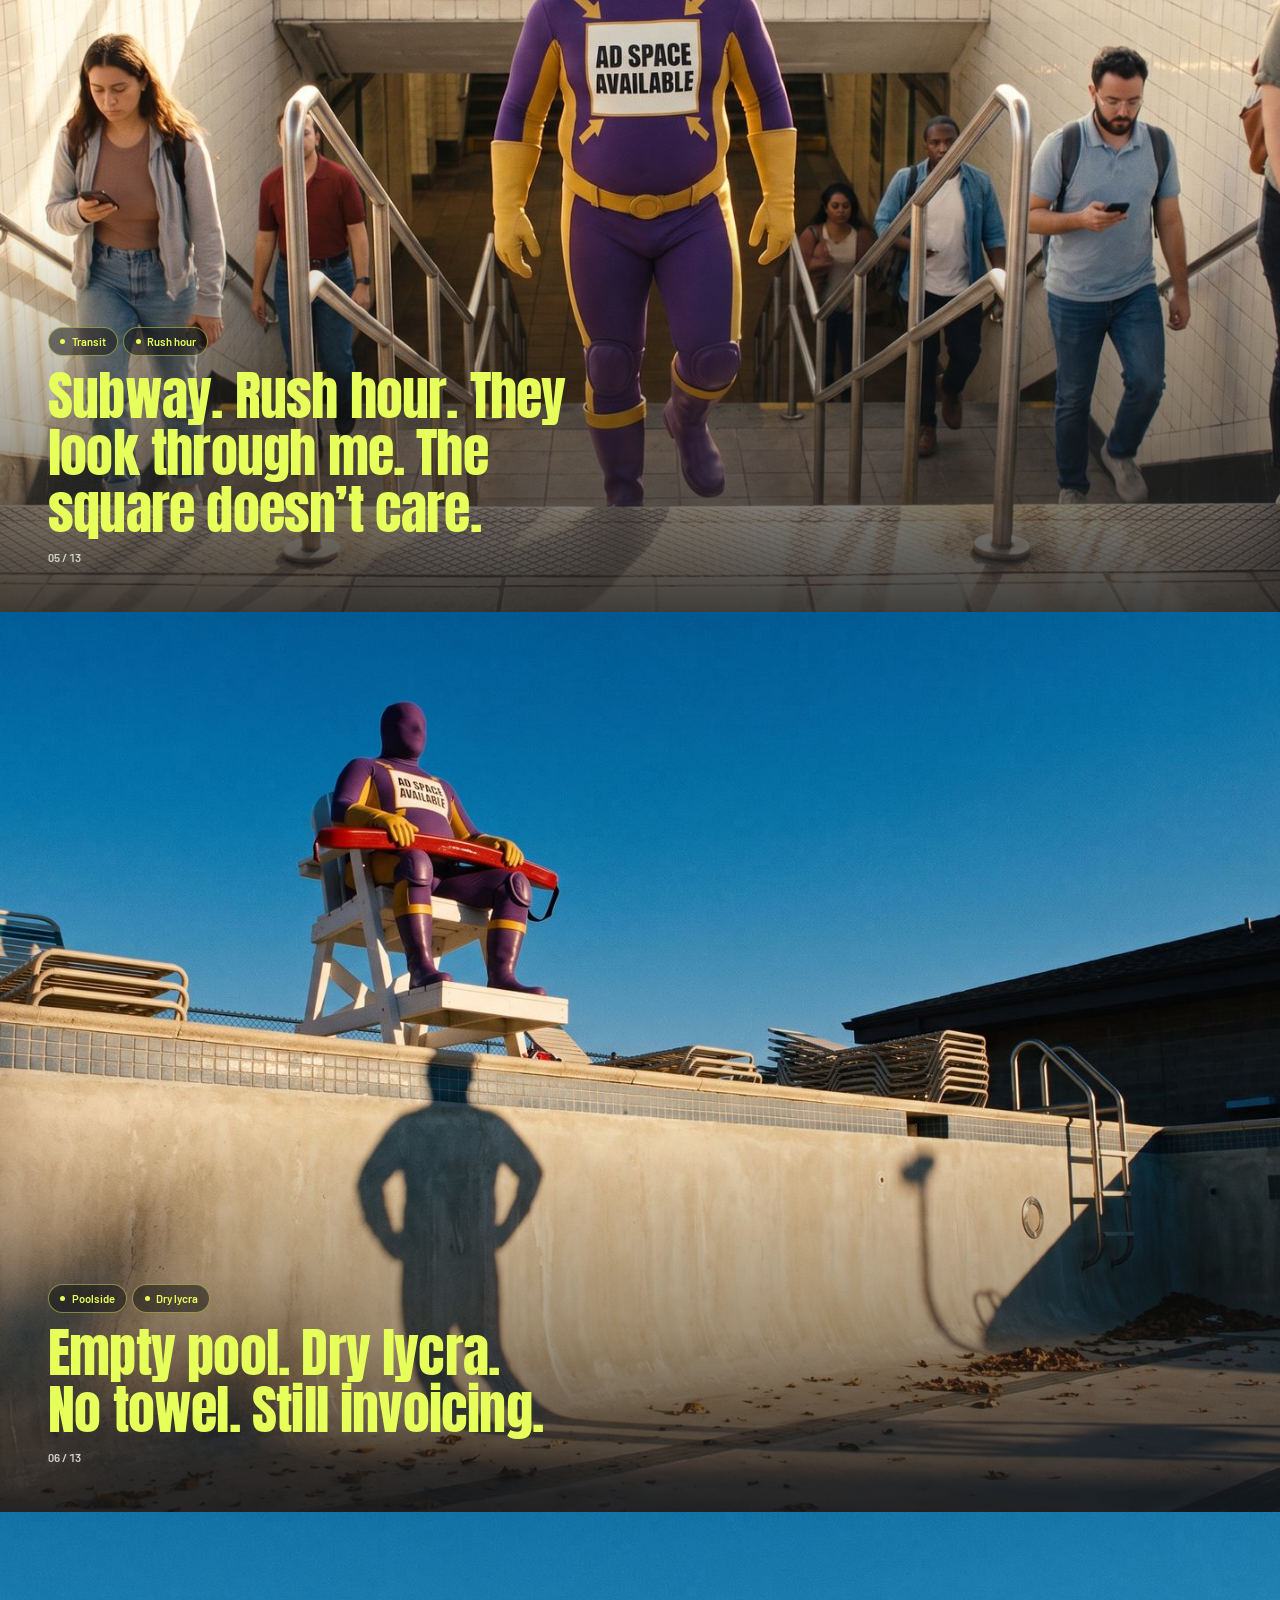
==== commit af88a830: "Apply the six CB Copy lock lines. CGI/render pipeline wording becomes AI. Exact swaps only. Real fil" ====
--- a/index.html
+++ b/index.html
@@ -92,7 +92,7 @@
               <div class="chip">
                 <div>
                   <p class="chip__n">0<span>scandals</span></p>
-                  <p class="chip__l">Nobody leaves the drive</p>
+                  <p class="chip__l">Nobody walks a street</p>
                 </div>
               </div>
             </div>
@@ -166,7 +166,7 @@
       <h2 class="display reveal">I will not say I love your product. I will wear it.</h2>
       <div class="prose reveal">
         <p>Not a testimonial. A character in a clip. You get a character people remember (System1 and the IPA have a binder on that) and a guy who will admit he only opened the binder so this paragraph could exist.</p>
-        <p>You do not get Dave’s opinion. Dave’s opinion is that the suit is a file and the placard is a job. That is not a brand value. That is render time.</p>
+        <p>You do not get Dave’s opinion. Dave’s opinion is that the suit is AI and the placard is a job. That is not a brand value. That is the product.</p>
         <ul class="ticks">
           <li>He rents space, chest and back. He does not join your brand family.</li>
           <li>No “Dave’s favourite.” No script about how it changed him.</li>
@@ -275,7 +275,7 @@
         <li class="reveal">
           <span>03</span>
           <h3>We generate</h3>
-          <p>The square becomes a clip. Yes, CGI chest. Yes, CGI back. That is the product. Arrows stay.</p>
+          <p>The square becomes a clip. Yes, AI chest. Yes, AI back. That is the product. Arrows stay.</p>
         </li>
         <li class="reveal">
           <span>04</span>
@@ -288,7 +288,7 @@
 
     <section class="pull-band">
       <p class="eyebrow reveal">Clip report</p>
-      <h2 class="display reveal">Places the suit has been rendered standing around.</h2>
+      <h2 class="display reveal">Places the suit has been standing around in the clips.</h2>
       <p class="measure reveal">Not case studies. Not “earned media from Brand X.” Just the costume in the frame — rooftops, steam, family barbecues it was not invited to. One shot per screen, full size, each with its own honest label. Keep scrolling.</p>
     </section>
 
@@ -369,7 +369,7 @@
         <img src="assets/img/laundry.jpg" alt="Captain Billboard in a laundromat." width="1600" height="900" loading="lazy" decoding="async">
         <figcaption>
           <div class="shot__tags"><span>Laundry</span><span>Spin cycle</span></div>
-          <h3 class="shot__title">Laundromat. The suit doesn’t wash. It renders. Your socks are on their own.</h3>
+          <h3 class="shot__title">Laundromat. The suit doesn’t wash. It’s AI. Your socks are on their own.</h3>
           <p class="shot__idx">09 / 13</p>
         </figcaption>
       </figure>
@@ -572,7 +572,7 @@
         </details>
         <details>
           <summary>Who is Dave?</summary>
-          <p>An AI-made superhero. Not a person. Nobody puts on the suit. Nobody walks a street. Blank placard, human invoice address. Faceless on purpose. The square is the talent. The walk cycle is a file.</p>
+          <p>An AI-made superhero. Not a person. Nobody puts on the suit. Nobody walks a street. Blank placard, human invoice address. Faceless on purpose. The square is the talent. The walk cycle is AI.</p>
         </details>
         <details>
           <summary>Can the art say Dave loves this?</summary>
